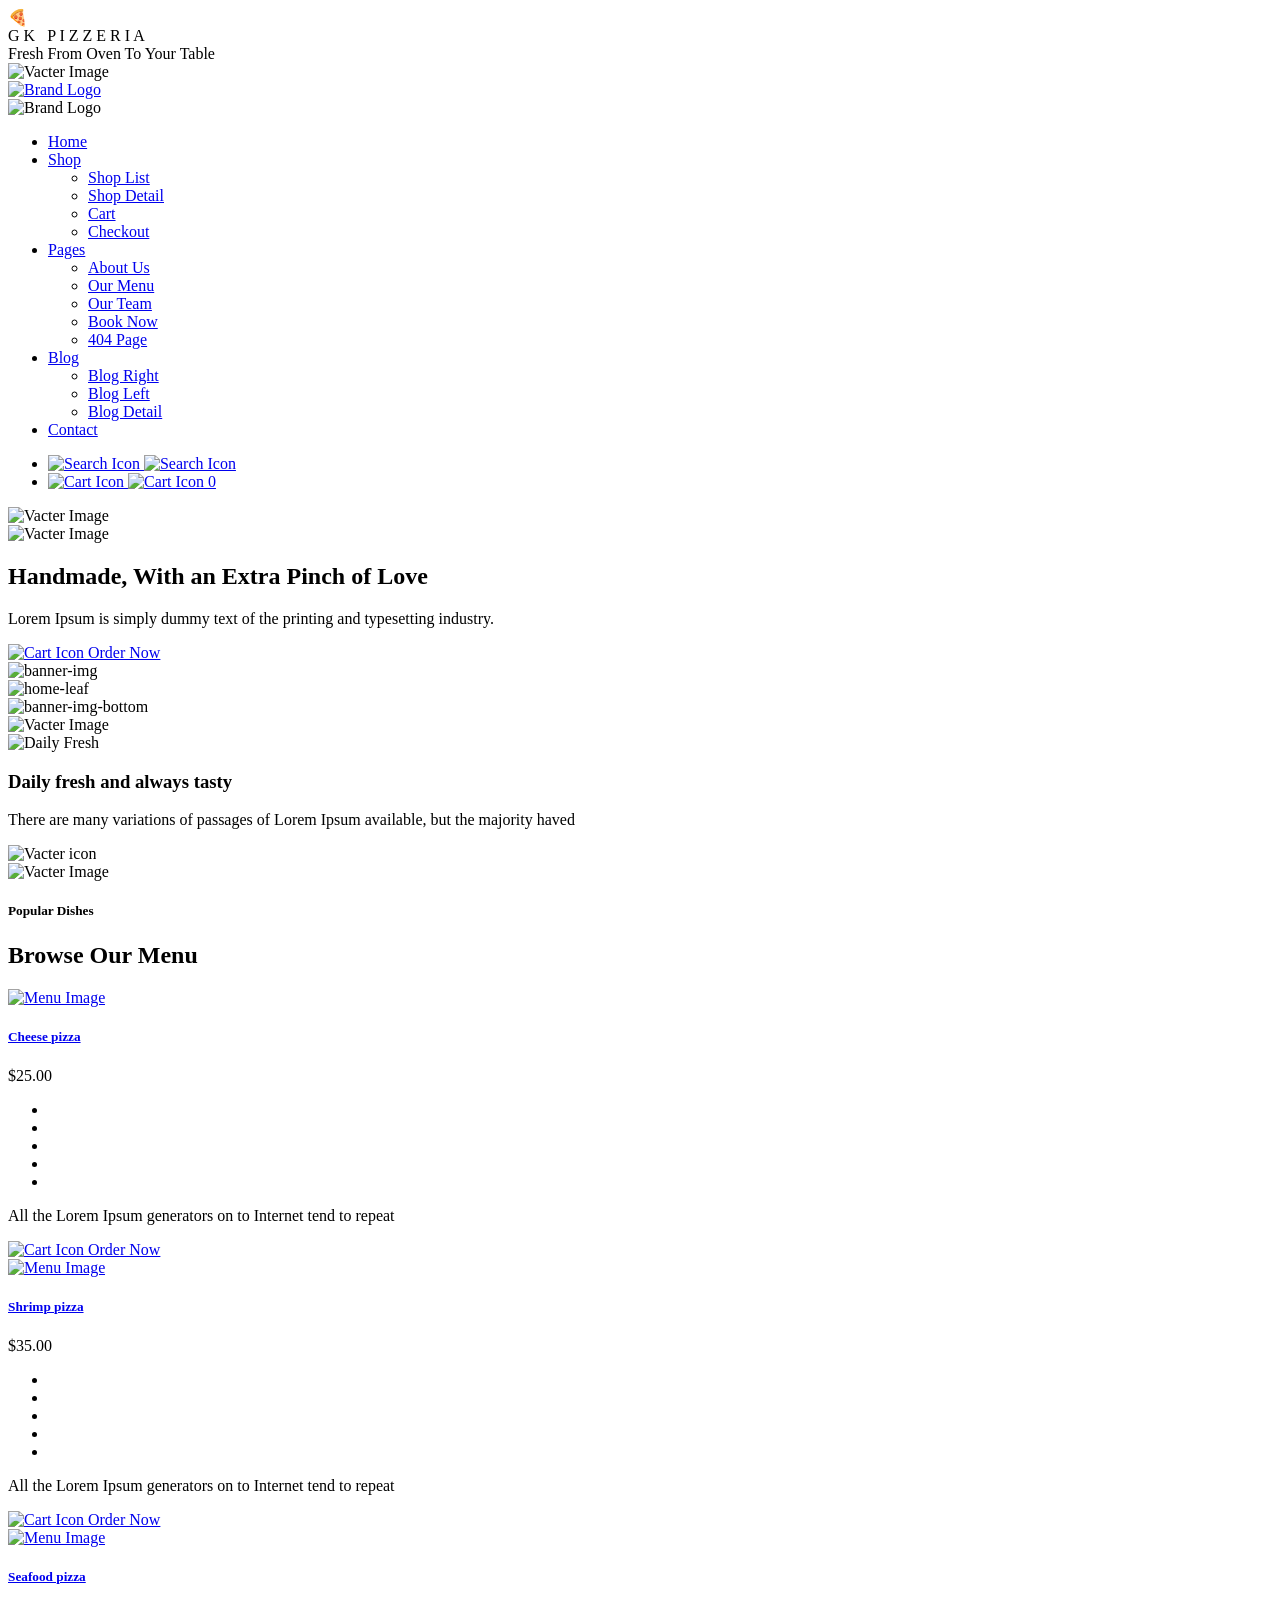
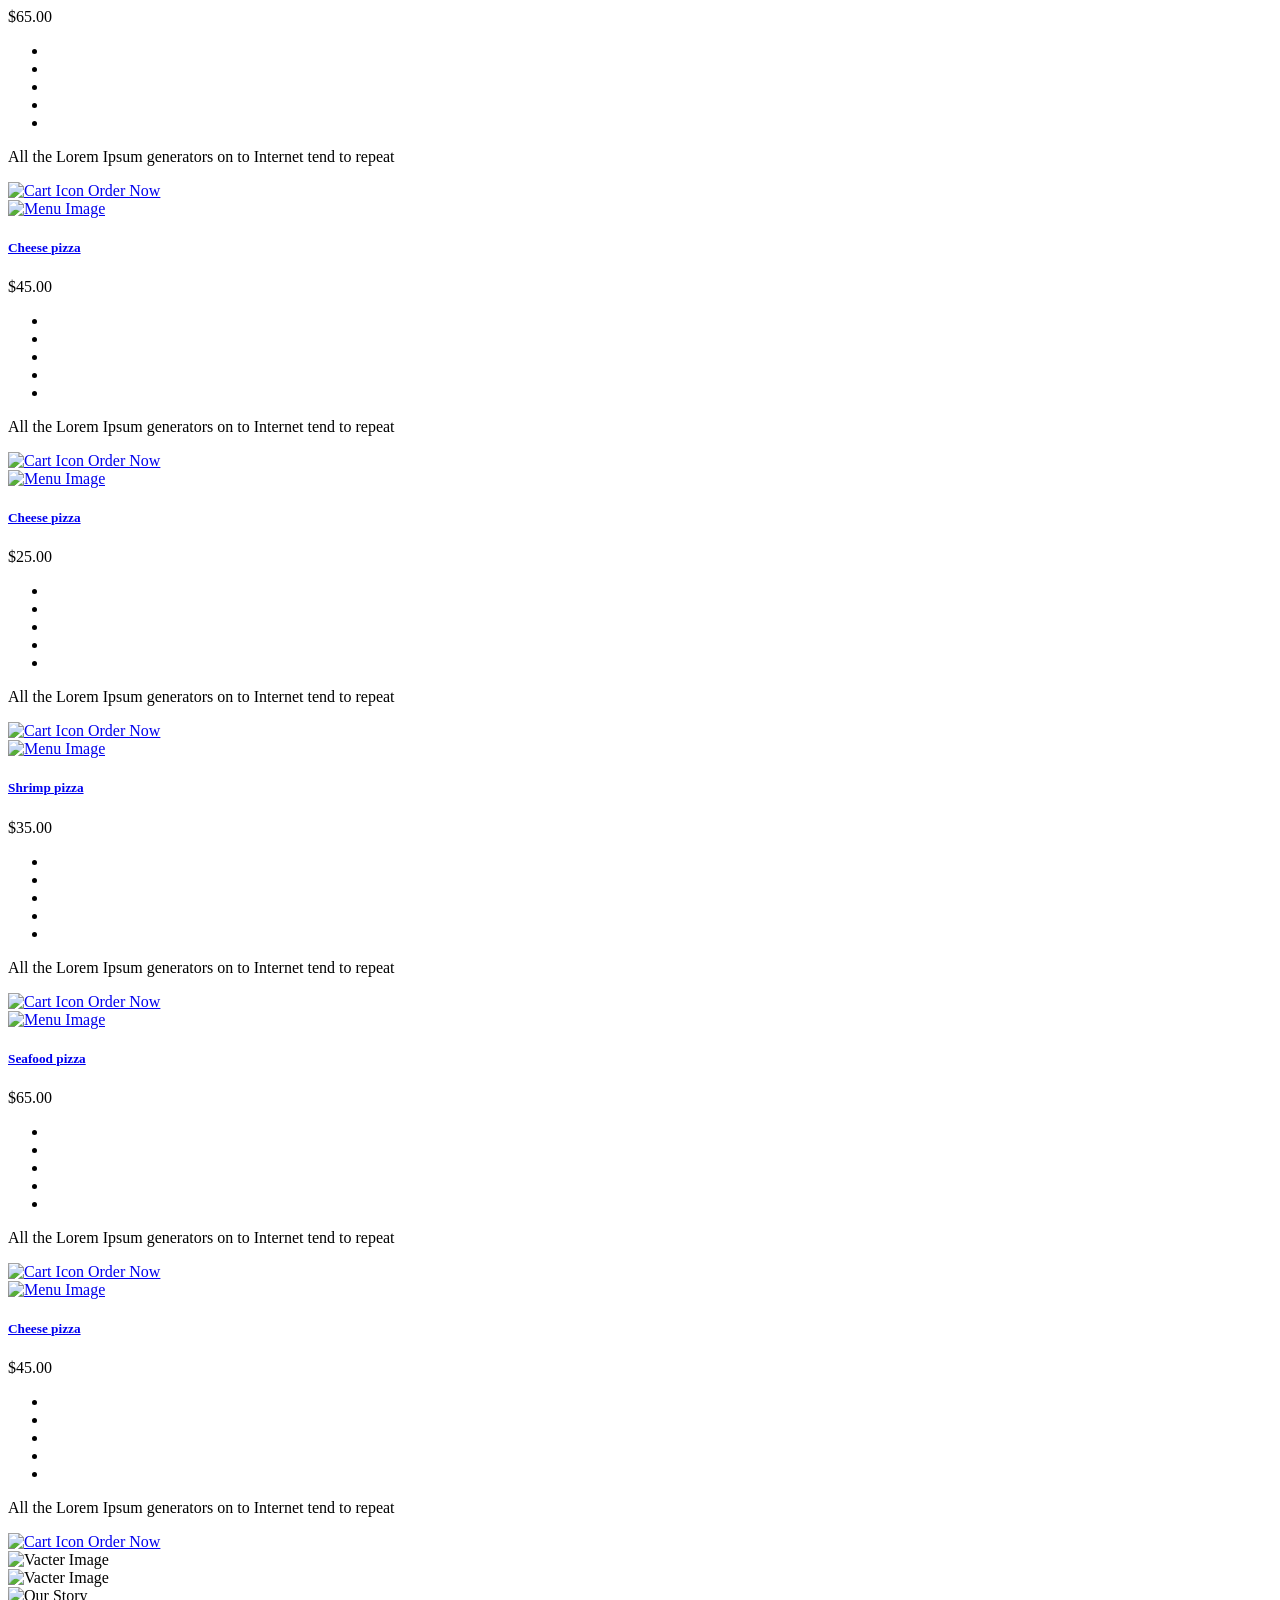
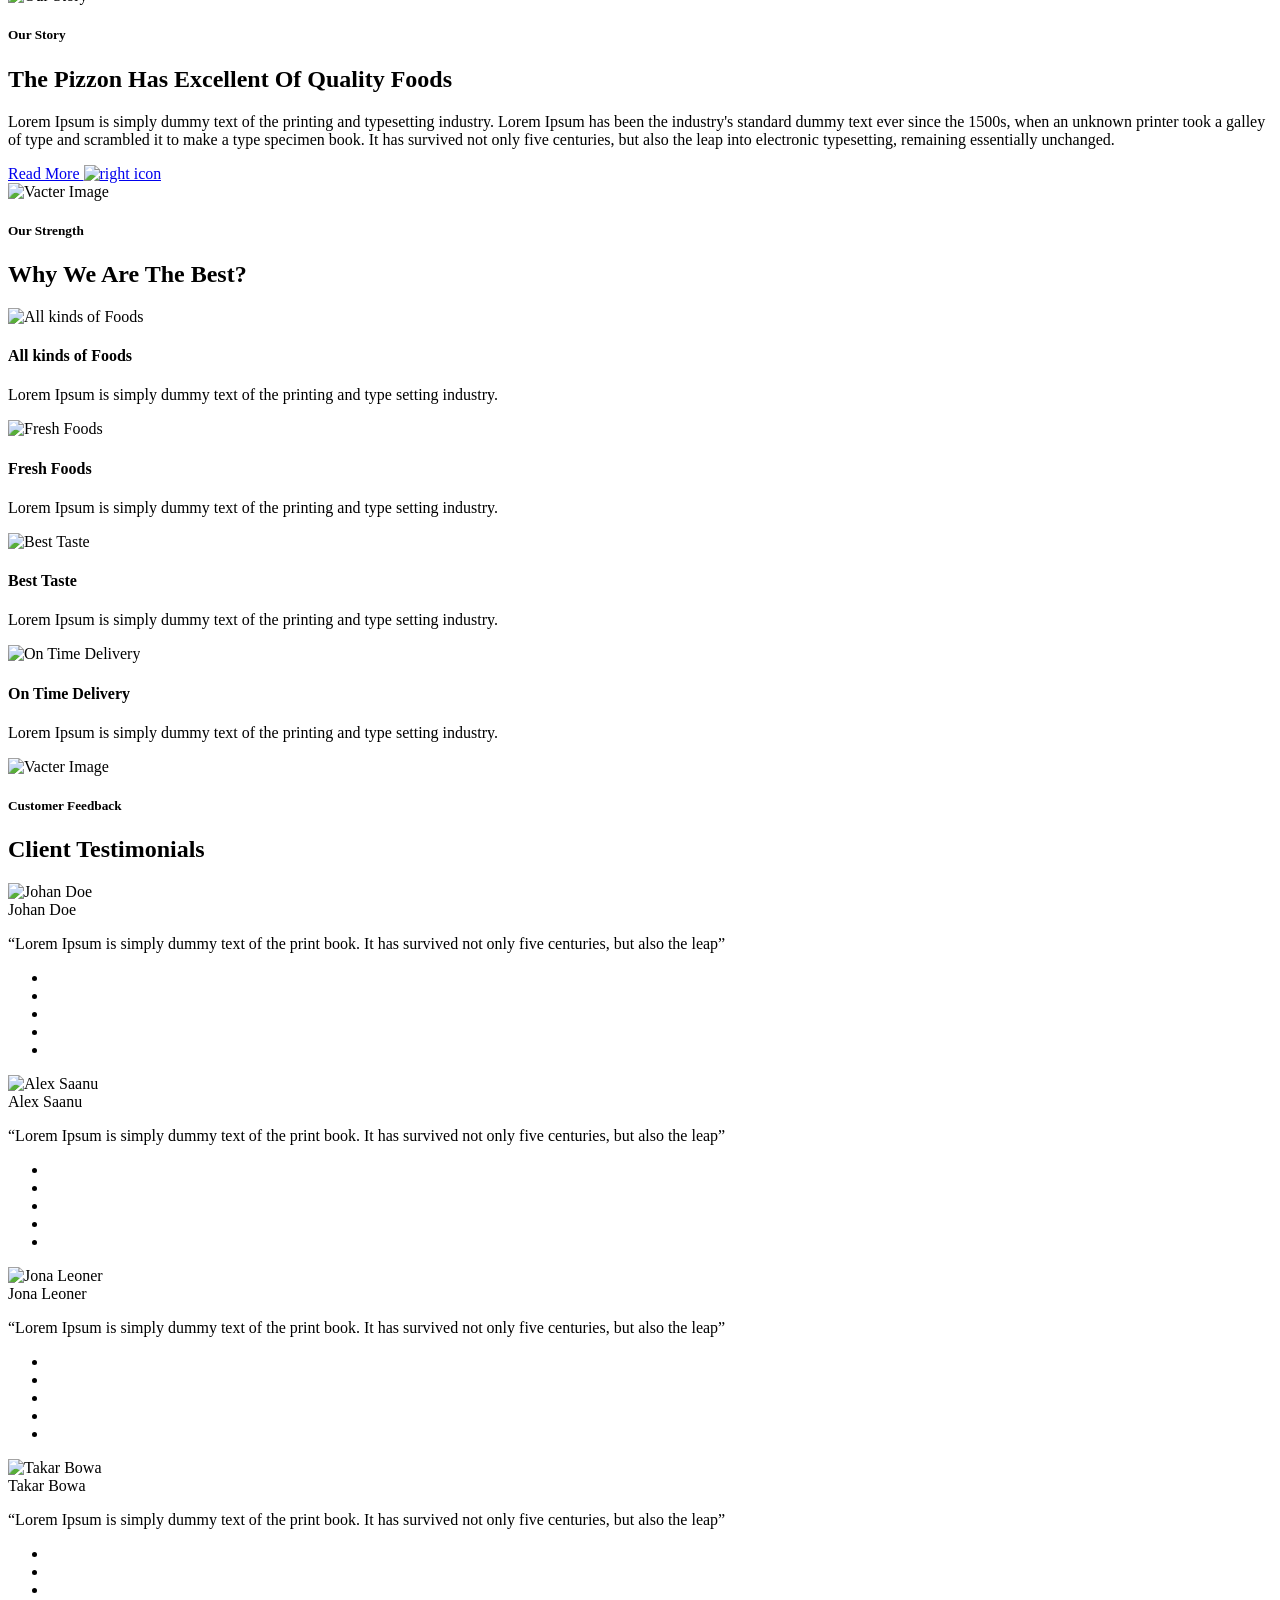
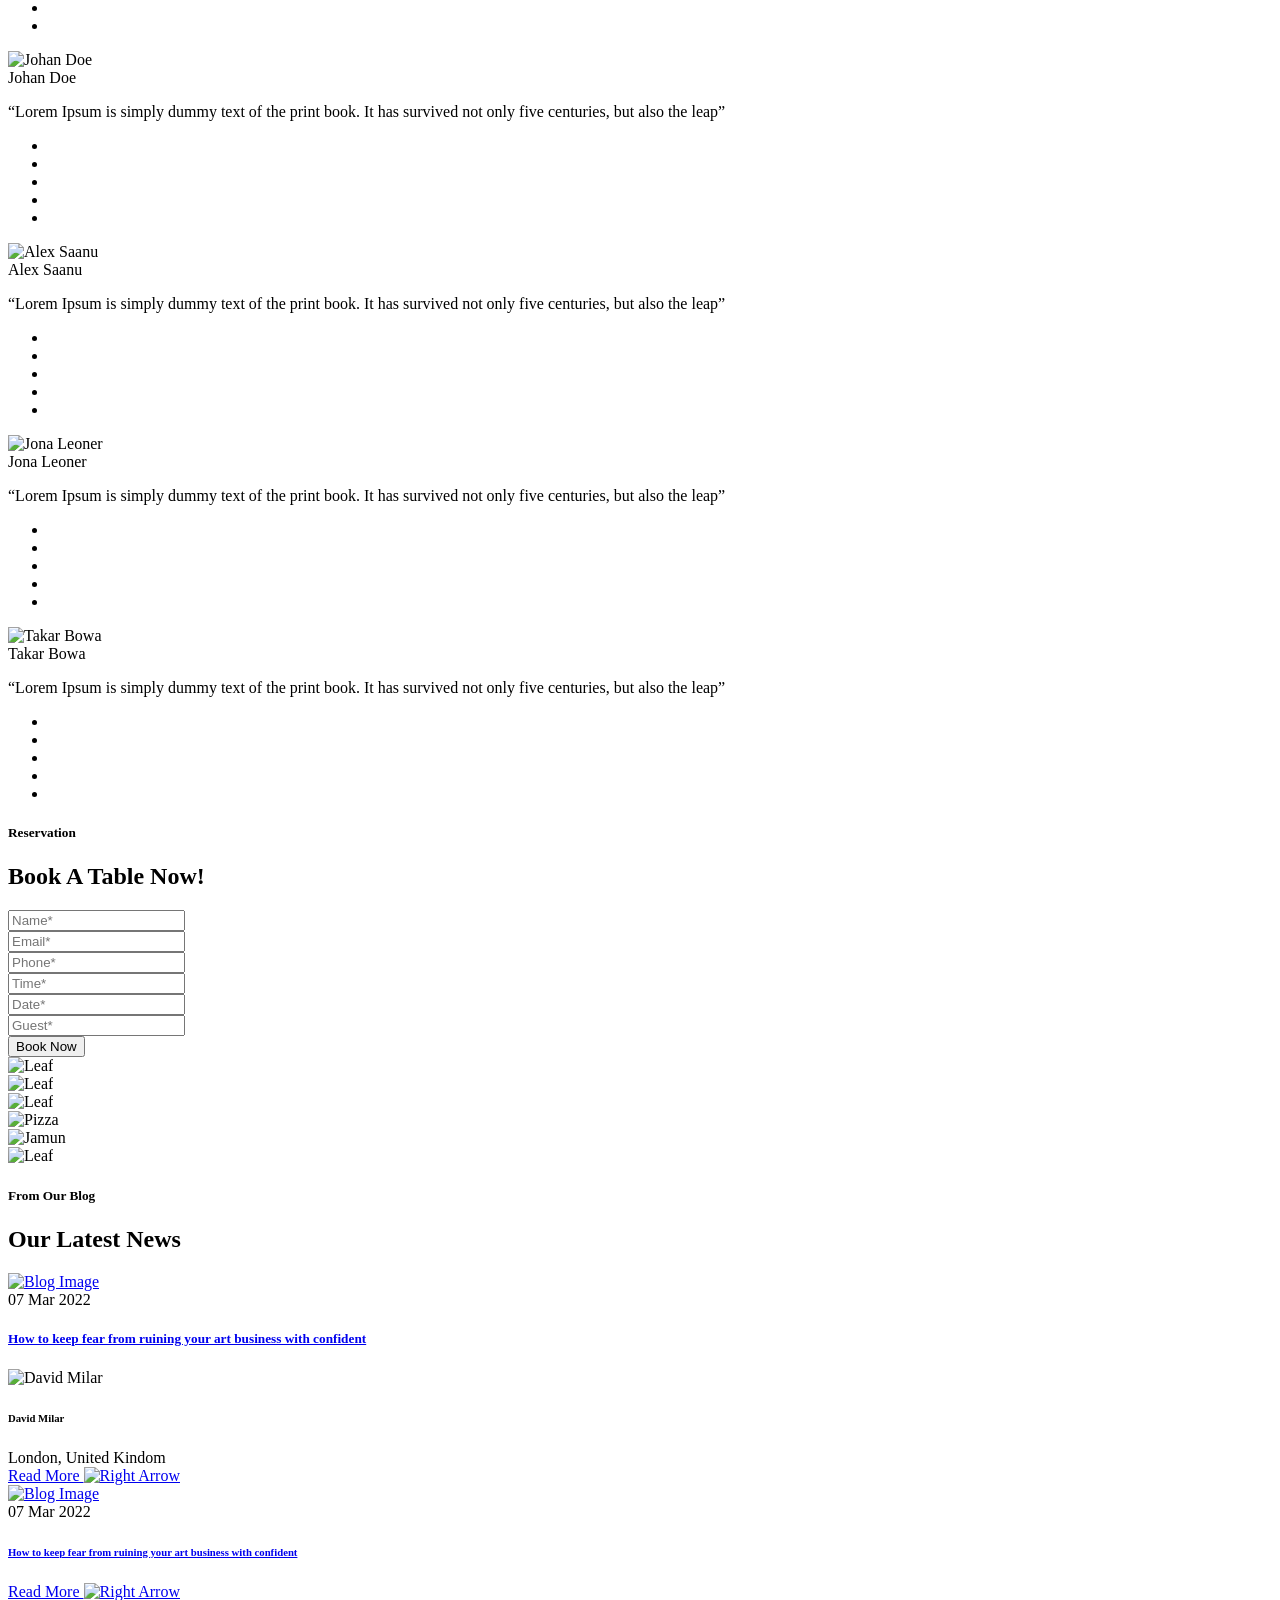
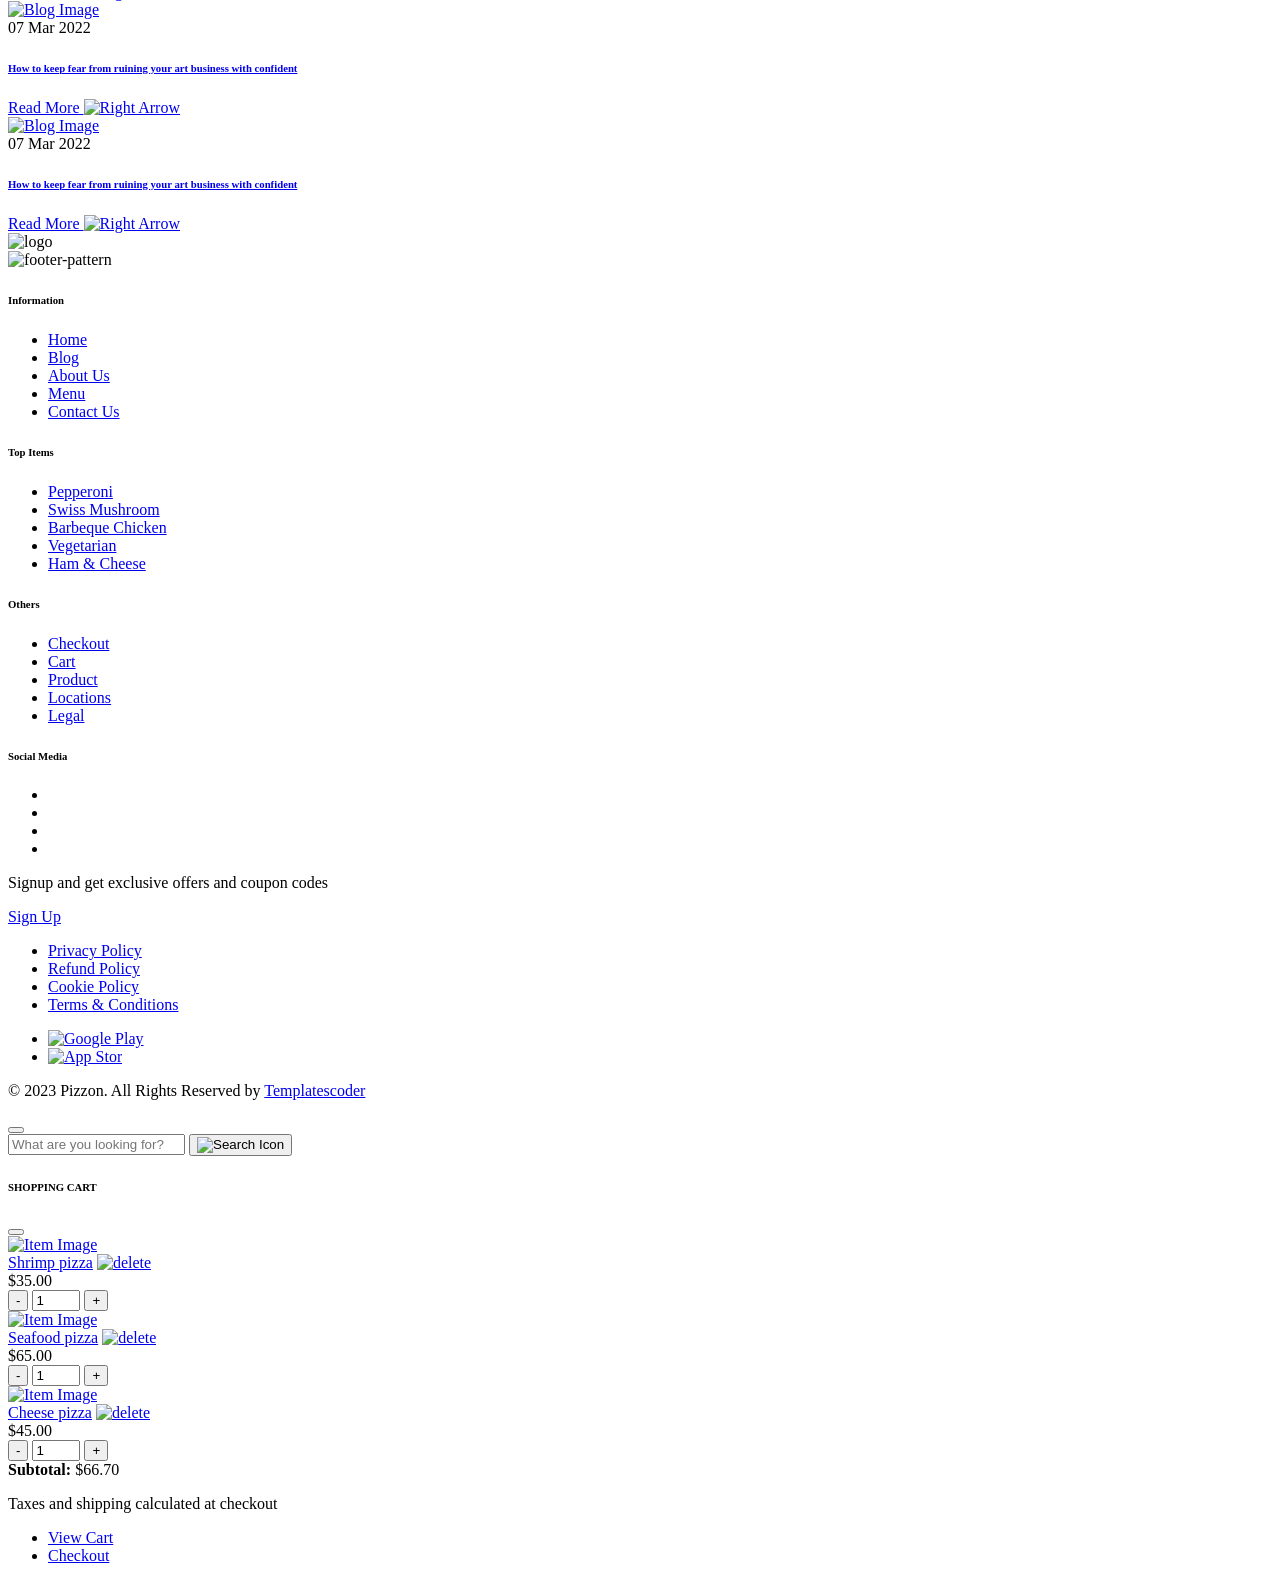
==== index.html @ 751d43ca "Add files via upload" ====
<!DOCTYPE html>
<html lang="en">
	<head>
		<!-- Basic Page Needs -->
		<title>Pizzon</title>
		<meta charset="utf-8">
		<meta name="viewport"
			content="width=device-width, initial-scale=1, maximum-scale=1">

		<!-- CSS -->
		<link type="image/x-icon" href="images/favicon.png" rel="icon">
		<link rel="stylesheet" type="text/css" href="css/font-awesome.min.css">
		<link rel="stylesheet" type="text/css" href="css/bootstrap.min.css">
		<link rel="stylesheet" type="text/css" href="css/owl.carousel.css">
		<link rel="stylesheet" type="text/css" href="css/style.css">
		<!-- Google Tag Manager -->
		<script>(function(w,d,s,l,i){w[l]=w[l]||[];w[l].push({'gtm.start':
new Date().getTime(),event:'gtm.js'});var f=d.getElementsByTagName(s)[0],
j=d.createElement(s),dl=l!='dataLayer'?'&l='+l:'';j.async=true;j.src=
'https://www.googletagmanager.com/gtm.js?id='+i+dl;f.parentNode.insertBefore(j,f);
})(window,document,'script','dataLayer','GTM-PVTN7BBB');</script>
		<!-- End Google Tag Manager -->
	</head>
	<body>
		<!-- Google Tag Manager (noscript) -->
		<noscript><iframe
				src="https://www.googletagmanager.com/ns.html?id=GTM-PVTN7BBB"
				height="0" width="0"
				style="display:none;visibility:hidden"></iframe></noscript>
		<!-- End Google Tag Manager (noscript) -->

		<!-- Preloader Start -->
		<div id="preloader" class="preloader">
			<div class="preloader-box">
				<div class="pizza-loader">
					🍕
				</div>

				<div class="gk-creative">
					<span>G</span>
					<span>K</span>
					<span>&nbsp;</span>
					<span>P</span>
					<span>I</span>
					<span>Z</span>
					<span>Z</span>
					<span>E</span>
					<span>R</span>
					<span>I</span>
					<span>A</span>

				</div>

				<div class="tagline">
					Fresh From Oven To Your Table
				</div>
			</div>
		</div>
		<!-- Preloader End -->

		<!-- Header Start -->
		<header>
			<div class="header-vacter">
				<img src="images/header-img.png" alt="Vacter Image">
			</div>
			<div class="container-big">
				<div class="header-inner">
					<div class="row align-items-center">
						<div class="col-xl-3 col-lg-3 col-md-3 col-5">
							<div class="header-logo">
								<a href="index.html"><img src="images/logo.png" alt="Brand Logo"></a>
							</div>
						</div>
						<div class="col-xl-9 col-lg-9 col-md-9 col-7">
							<div class="main-menu">
								<div class="menu-toggle">
									<span></span>
								</div>
								<div class="menu">
									<div class="sidemenu-header">
										<div class="sidemenu-logo">
											<img src="images/logo.png" alt="Brand Logo">
										</div>
										<div class="sidemenu-close">
											<span></span>
										</div>
									</div>
									<ul>
										<li class="active"><a href="index.html">Home</a></li>
										<li>
											<span class="opener"></span>
											<a href="javascript:void(0)">Shop</a>
											<ul class="dropdown-content">
												<li><a href="shop-list.html">Shop List</a></li>
												<li><a href="shop-detail.html">Shop Detail</a></li>
												<li><a href="cart.html">Cart</a></li>
												<li><a href="checkout.html">Checkout</a></li>
											</ul>
										</li>
										<li>
											<span class="opener"></span>
											<a href="javascript:void(0)">Pages</a>
											<ul class="dropdown-content">
												<li><a href="about.html">About Us</a></li>
												<li><a href="our-menu.html">Our Menu</a></li>
												<li><a href="our-team.html">Our Team</a></li>
												<li><a href="book-now.html">Book Now</a></li>
												<li><a href="404.html">404 Page</a></li>
											</ul>
										</li>
										<li>
											<span class="opener"></span>
											<a href="javascript:void(0)">Blog</a>
											<ul class="dropdown-content">
												<li><a href="blog-right.html">Blog Right</a></li>
												<li><a href="blog-left.html">Blog Left</a></li>
												<li><a href="blog-detail.html">Blog Detail</a></li>
											</ul>
										</li>
										<li><a href="contact-us.html">Contact</a></li>
									</ul>
								</div>
								<div class="icon-menu">
									<ul>
										<li class="search">
											<a href="javascript:void(0)">
												<img src="images/search-icon.png" class="normal-icon"
													alt="Search Icon">
												<img src="images/search-icon-2.png" class="hover-icon"
													alt="Search Icon">
											</a>
										</li>
										<li class="cart-slide position-r">
											<a href="javascript:void(0)">
												<img src="images/cart-icon.png" class="normal-icon" alt="Cart Icon">
												<img src="images/cart-icon-2.png" class="hover-icon"
													alt="Cart Icon">
												<span class="cart-count">0</span>
											</a>
										</li>
									</ul>
								</div>
							</div>
						</div>
					</div>
				</div>
			</div>
		</header>
		<!-- Header End -->

		<!-- Start Of Main Div -->
		<main class="main">

			<!-- Start Of Home Banner -->
			<section class="home-banner left-padding overflow-h">
				<div class="black-jamun wow fadeInLeft animation-delay-5">
					<img src="images/black-jamun.png" alt="Vacter Image">
				</div>
				<div class="home-onion wow fadeInUp animation-delay-5">
					<img src="images/onion.png" alt="Vacter Image">
				</div>
				<div class="row align-items-center">
					<div class="col-xl-5 col-lg-6 col-md-6 home-left-content wow fadeInLeft">
						<div class="home-banner-content">
							<h1 class="home-banner-title">Handmade, With an Extra Pinch of
								<span>Love</span></h1>
							<div class="home-banner-desc">
								<p>Lorem Ipsum is simply dummy text of the printing and typesetting
									industry.</p>
							</div>
							<a href="shop-list.html" class="btn-ct btn-large"><img
									src="images/cart-icon-white.png" alt="Cart Icon"> Order Now</a>
						</div>
					</div>
					<div class="col-xl-7 col-lg-6 col-md-6 home-right-img">
						<div class="home-banner-img">
							<div class="home-img wow fadeInRight animation-delay-5">
								<div class="home-img-1">
									<img src="images/banner-img.png" alt="banner-img">
								</div>
								<div class="home-leaf">
									<img src="images/home-leaf.png" alt="home-leaf">
								</div>
							</div>
							<div class="home-img-bottom wow fadeInUp animation-delay-5">
								<img src="images/banner-img-bottom.png" alt="banner-img-bottom">
							</div>
							<div class="slider-round-box wow fadeInRight">
								<div class="slider-round">
									<span class="slider-round-line"></span>
									<div class="buy-one-get">
										<img src="images/buy-one-get.png" alt="Vacter Image">
									</div>
								</div>
							</div>
						</div>
					</div>
				</div>
			</section>
			<!-- End Of Home Banner -->

			<!-- Start Of Daily Fresh -->
			<section class="daily-fresh mb-150 overflow-h">
				<div class="daily-fresh-inner">
					<div class="fresh-img wow fadeInLeft">
						<img src="images/daily-fresh.png" alt="Daily Fresh">
					</div>
					<div class="fresh-content wow fadeInUp">
						<h3 class="title">Daily fresh and always tasty</h3>
						<div class="fresh-des">
							<p>There are many variations of passages of Lorem Ipsum available, but
								the majority haved</p>
						</div>
					</div>
				</div>
				<div class="daily-fresh-vacter wow fadeInUp animation-delay-5">
					<img src="images/daily-fresh-vacter.png" alt="Vacter icon">
				</div>
			</section>
			<!-- End Of Daily Fresh -->

			<!-- Start Of Our Menu -->
			<section class="our-menu position-r mb-150">
				<div class="our-menu-vacter wow fadeInRight">
					<img src="images/tamato.png" alt="Vacter Image">
				</div>
				<div class="container">
					<div class="section-heading wow fadeInLeft">
						<h5 class="sub-title">Popular Dishes</h5>
						<h2>Browse Our Menu</h2>
					</div>
				</div>
				<div class="wow fadeInLeft">
					<div class="our-menu-content right-padding">
						<div class="menu-slider owl-carousel">
							<div class="menu-item-box rotate-img">
								<div class="menu-item-img">
									<a href="shop-detail.html"><img src="images/pizza-4.png"
											alt="Menu Image"></a>
								</div>
								<div class="menu-item-info">
									<div class="menu-item-head">
										<div class="menu-item-title">
											<h5><a href="shop-detail.html">Cheese pizza</a></h5>
										</div>
										<div class="menu-item-price">
											<span>$25.00</span>
										</div>
									</div>
									<div class="item-rating">
										<ul>
											<li><i class="fa fa-star" aria-hidden="true"></i></li>
											<li><i class="fa fa-star" aria-hidden="true"></i></li>
											<li><i class="fa fa-star" aria-hidden="true"></i></li>
											<li><i class="fa fa-star" aria-hidden="true"></i></li>
											<li><i class="fa fa-star" aria-hidden="true"></i></li>
										</ul>
									</div>
									<div class="menu-item-des">
										<p>All the Lorem Ipsum generators on to Internet tend to repeat </p>
									</div>
									<div class="menu-item-order">
										<a href="shop-detail.html" class="btn-ct btn-small"><img
												src="images/cart-icon-white.png" alt="Cart Icon"> Order Now</a>
									</div>
								</div>
							</div>
							<div class="menu-item-box rotate-img">
								<div class="menu-item-img">
									<a href="shop-detail.html"><img src="images/pizza-1.png"
											alt="Menu Image"></a>
								</div>
								<div class="menu-item-info">
									<div class="menu-item-head">
										<div class="menu-item-title">
											<h5><a href="shop-detail.html">Shrimp pizza</a></h5>
										</div>
										<div class="menu-item-price">
											<span>$35.00</span>
										</div>
									</div>
									<div class="item-rating">
										<ul>
											<li><i class="fa fa-star" aria-hidden="true"></i></li>
											<li><i class="fa fa-star" aria-hidden="true"></i></li>
											<li><i class="fa fa-star" aria-hidden="true"></i></li>
											<li><i class="fa fa-star" aria-hidden="true"></i></li>
											<li><i class="fa fa-star" aria-hidden="true"></i></li>
										</ul>
									</div>
									<div class="menu-item-des">
										<p>All the Lorem Ipsum generators on to Internet tend to repeat </p>
									</div>
									<div class="menu-item-order">
										<a href="shop-detail.html" class="btn-ct btn-small"><img
												src="images/cart-icon-white.png" alt="Cart Icon"> Order Now</a>
									</div>
								</div>
							</div>
							<div class="menu-item-box rotate-img">
								<div class="menu-item-img">
									<a href="shop-detail.html"><img src="images/pizza-2.png"
											alt="Menu Image"></a>
								</div>
								<div class="menu-item-info">
									<div class="menu-item-head">
										<div class="menu-item-title">
											<h5><a href="shop-detail.html">Seafood pizza</a></h5>
										</div>
										<div class="menu-item-price">
											<span>$65.00</span>
										</div>
									</div>
									<div class="item-rating">
										<ul>
											<li><i class="fa fa-star" aria-hidden="true"></i></li>
											<li><i class="fa fa-star" aria-hidden="true"></i></li>
											<li><i class="fa fa-star" aria-hidden="true"></i></li>
											<li><i class="fa fa-star" aria-hidden="true"></i></li>
											<li><i class="fa fa-star" aria-hidden="true"></i></li>
										</ul>
									</div>
									<div class="menu-item-des">
										<p>All the Lorem Ipsum generators on to Internet tend to repeat </p>
									</div>
									<div class="menu-item-order">
										<a href="shop-detail.html" class="btn-ct btn-small"><img
												src="images/cart-icon-white.png" alt="Cart Icon"> Order Now</a>
									</div>
								</div>
							</div>
							<div class="menu-item-box rotate-img">
								<div class="menu-item-img">
									<a href="shop-detail.html"><img src="images/pizza-3.png"
											alt="Menu Image"></a>
								</div>
								<div class="menu-item-info">
									<div class="menu-item-head">
										<div class="menu-item-title">
											<h5><a href="shop-detail.html">Cheese pizza</a></h5>
										</div>
										<div class="menu-item-price">
											<span>$45.00</span>
										</div>
									</div>
									<div class="item-rating">
										<ul>
											<li><i class="fa fa-star" aria-hidden="true"></i></li>
											<li><i class="fa fa-star" aria-hidden="true"></i></li>
											<li><i class="fa fa-star" aria-hidden="true"></i></li>
											<li><i class="fa fa-star" aria-hidden="true"></i></li>
											<li><i class="fa fa-star" aria-hidden="true"></i></li>
										</ul>
									</div>
									<div class="menu-item-des">
										<p>All the Lorem Ipsum generators on to Internet tend to repeat </p>
									</div>
									<div class="menu-item-order">
										<a href="shop-detail.html" class="btn-ct btn-small"><img
												src="images/cart-icon-white.png" alt="Cart Icon"> Order Now</a>
									</div>
								</div>
							</div>
							<div class="menu-item-box rotate-img">
								<div class="menu-item-img">
									<a href="shop-detail.html"><img src="images/pizza-4.png"
											alt="Menu Image"></a>
								</div>
								<div class="menu-item-info">
									<div class="menu-item-head">
										<div class="menu-item-title">
											<h5><a href="shop-detail.html">Cheese pizza</a></h5>
										</div>
										<div class="menu-item-price">
											<span>$25.00</span>
										</div>
									</div>
									<div class="item-rating">
										<ul>
											<li><i class="fa fa-star" aria-hidden="true"></i></li>
											<li><i class="fa fa-star" aria-hidden="true"></i></li>
											<li><i class="fa fa-star" aria-hidden="true"></i></li>
											<li><i class="fa fa-star" aria-hidden="true"></i></li>
											<li><i class="fa fa-star" aria-hidden="true"></i></li>
										</ul>
									</div>
									<div class="menu-item-des">
										<p>All the Lorem Ipsum generators on to Internet tend to repeat </p>
									</div>
									<div class="menu-item-order">
										<a href="shop-detail.html" class="btn-ct btn-small"><img
												src="images/cart-icon-white.png" alt="Cart Icon"> Order Now</a>
									</div>
								</div>
							</div>
							<div class="menu-item-box rotate-img">
								<div class="menu-item-img">
									<a href="shop-detail.html"><img src="images/pizza-1.png"
											alt="Menu Image"></a>
								</div>
								<div class="menu-item-info">
									<div class="menu-item-head">
										<div class="menu-item-title">
											<h5><a href="shop-detail.html">Shrimp pizza</a></h5>
										</div>
										<div class="menu-item-price">
											<span>$35.00</span>
										</div>
									</div>
									<div class="item-rating">
										<ul>
											<li><i class="fa fa-star" aria-hidden="true"></i></li>
											<li><i class="fa fa-star" aria-hidden="true"></i></li>
											<li><i class="fa fa-star" aria-hidden="true"></i></li>
											<li><i class="fa fa-star" aria-hidden="true"></i></li>
											<li><i class="fa fa-star" aria-hidden="true"></i></li>
										</ul>
									</div>
									<div class="menu-item-des">
										<p>All the Lorem Ipsum generators on to Internet tend to repeat </p>
									</div>
									<div class="menu-item-order">
										<a href="shop-detail.html" class="btn-ct btn-small"><img
												src="images/cart-icon-white.png" alt="Cart Icon"> Order Now</a>
									</div>
								</div>
							</div>
							<div class="menu-item-box rotate-img">
								<div class="menu-item-img">
									<a href="shop-detail.html"><img src="images/pizza-2.png"
											alt="Menu Image"></a>
								</div>
								<div class="menu-item-info">
									<div class="menu-item-head">
										<div class="menu-item-title">
											<h5><a href="shop-detail.html">Seafood pizza</a></h5>
										</div>
										<div class="menu-item-price">
											<span>$65.00</span>
										</div>
									</div>
									<div class="item-rating">
										<ul>
											<li><i class="fa fa-star" aria-hidden="true"></i></li>
											<li><i class="fa fa-star" aria-hidden="true"></i></li>
											<li><i class="fa fa-star" aria-hidden="true"></i></li>
											<li><i class="fa fa-star" aria-hidden="true"></i></li>
											<li><i class="fa fa-star" aria-hidden="true"></i></li>
										</ul>
									</div>
									<div class="menu-item-des">
										<p>All the Lorem Ipsum generators on to Internet tend to repeat </p>
									</div>
									<div class="menu-item-order">
										<a href="shop-detail.html" class="btn-ct btn-small"><img
												src="images/cart-icon-white.png" alt="Cart Icon"> Order Now</a>
									</div>
								</div>
							</div>
							<div class="menu-item-box rotate-img">
								<div class="menu-item-img">
									<a href="shop-detail.html"><img src="images/pizza-3.png"
											alt="Menu Image"></a>
								</div>
								<div class="menu-item-info">
									<div class="menu-item-head">
										<div class="menu-item-title">
											<h5><a href="shop-detail.html">Cheese pizza</a></h5>
										</div>
										<div class="menu-item-price">
											<span>$45.00</span>
										</div>
									</div>
									<div class="item-rating">
										<ul>
											<li><i class="fa fa-star" aria-hidden="true"></i></li>
											<li><i class="fa fa-star" aria-hidden="true"></i></li>
											<li><i class="fa fa-star" aria-hidden="true"></i></li>
											<li><i class="fa fa-star" aria-hidden="true"></i></li>
											<li><i class="fa fa-star" aria-hidden="true"></i></li>
										</ul>
									</div>
									<div class="menu-item-des">
										<p>All the Lorem Ipsum generators on to Internet tend to repeat </p>
									</div>
									<div class="menu-item-order">
										<a href="shop-detail.html" class="btn-ct btn-small"><img
												src="images/cart-icon-white.png" alt="Cart Icon"> Order Now</a>
									</div>
								</div>
							</div>
						</div>
					</div>
				</div>
			</section>
			<!-- End Of Our Menu -->

			<!-- Start Of Our Story -->
			<section class="our-story right-padding position-r mb-150 overflow-h">
				<div class="black-jamun wow fadeInLeft animation-delay-5">
					<img src="images/black-jamun.png" alt="Vacter Image">
				</div>
				<div class="story-onion wow fadeInUp">
					<img src="images/onion.png" alt="Vacter Image">
				</div>
				<div class="our-story-inner">
					<div class="row align-items-center">
						<div class="col-xl-7 col-lg-7 col-md-12 wow fadeInLeft order-md_2">
							<div class="story-img text-center">
								<img src="images/our-story.png" alt="Our Story">
							</div>
						</div>
						<div class="col-xl-5 col-lg-5 col-md-12 wow fadeInRight order-md_1">
							<div class="section-heading section-heading-right">
								<h5 class="sub-title">Our Story</h5>
								<h2>The Pizzon Has Excellent Of Quality Foods</h2>
							</div>
							<div class="story-content md-mb-40">
								<div class="our-story-desc">
									<p>Lorem Ipsum is simply dummy text of the printing and typesetting
										industry. Lorem Ipsum has been the industry's standard dummy text ever
										since the 1500s, when an unknown printer took a galley of type and
										scrambled it to make a type specimen book. It has survived not only
										five centuries, but also the leap into electronic typesetting,
										remaining essentially unchanged.</p>
								</div>
								<a href="about.html" class="btn-ct right-arrow">Read More <img
										src="images/right.png" alt="right icon"></a>
							</div>
						</div>
					</div>
				</div>
			</section>
			<!-- End Of Our Story -->

			<!-- Start Of Our Strength -->
			<section
				class="our-strength position-r pt-150 pb-120 mb-150 bg-yellow overflow-h">
				<div class="strength-vacter wow fadeInRight animation-delay-5">
					<img src="images/strength-vacter.png" alt="Vacter Image">
				</div>
				<div class="container">
					<div class="section-heading wow fadeInUp">
						<h5 class="sub-title">Our Strength</h5>
						<h2>Why We Are The Best?</h2>
					</div>
					<div class="row">
						<div class="col-xl-3 col-lg-6 col-md-6 strength-box wow fadeInUp">
							<div class="strength-icon">
								<img src="images/all-kinds-of-foods.png" alt="All kinds of Foods">
							</div>
							<div class="strength-content">
								<h4 class="strength-title">All kinds of Foods</h4>
								<p>Lorem Ipsum is simply dummy text of the printing and type setting
									industry.</p>
							</div>
						</div>
						<div class="col-xl-3 col-lg-6 col-md-6 strength-box wow fadeInUp">
							<div class="strength-icon">
								<img src="images/fresh-foods.png" alt="Fresh Foods">
							</div>
							<div class="strength-content">
								<h4 class="strength-title">Fresh Foods</h4>
								<p>Lorem Ipsum is simply dummy text of the printing and type setting
									industry.</p>
							</div>
						</div>
						<div class="col-xl-3 col-lg-6 col-md-6 strength-box wow fadeInUp">
							<div class="strength-icon">
								<img src="images/best-taste.png" alt="Best Taste">
							</div>
							<div class="strength-content">
								<h4 class="strength-title">Best Taste</h4>
								<p>Lorem Ipsum is simply dummy text of the printing and type setting
									industry.</p>
							</div>
						</div>
						<div class="col-xl-3 col-lg-6 col-md-6 strength-box wow fadeInUp">
							<div class="strength-icon">
								<img src="images/on-time-delivery.png" alt="On Time Delivery">
							</div>
							<div class="strength-content">
								<h4 class="strength-title">On Time Delivery</h4>
								<p>Lorem Ipsum is simply dummy text of the printing and type setting
									industry.</p>
							</div>
						</div>
					</div>
				</div>
			</section>
			<!-- End Of Our Strength -->

			<!-- Start Of Feedback Part -->
			<section class="feeddback-part position-r mb-150 overflow-h">
				<div class="feeddback-vacter wow fadeInLeft animation-delay-5">
					<img src="images/leaf.png" alt="Vacter Image">
				</div>
				<div class="container">
					<div class="section-heading wow fadeInUp">
						<h5 class="sub-title">Customer Feedback</h5>
						<h2>Client Testimonials</h2>
					</div>

					<div class="testimonials-slider owl-carousel wow fadeInUp"
						id="index-testi-slider">
						<div class="testimonial-box">
							<div class="client-image">
								<img src="images/client-1.jpg" alt="Johan Doe">
							</div>
							<div class="client-info">
								<div class="client-name">Johan Doe</div>
								<div class="client-desc">
									<p>“Lorem Ipsum is simply dummy text of the print book. It has survived
										not only five centuries, but also the leap”</p>
								</div>
								<div class="testimonial-rating">
									<ul>
										<li><i class="fa fa-star" aria-hidden="true"></i></li>
										<li><i class="fa fa-star" aria-hidden="true"></i></li>
										<li><i class="fa fa-star" aria-hidden="true"></i></li>
										<li><i class="fa fa-star" aria-hidden="true"></i></li>
										<li><i class="fa fa-star" aria-hidden="true"></i></li>
									</ul>
								</div>
							</div>
						</div>
						<div class="testimonial-box">
							<div class="client-image">
								<img src="images/client-2.jpg" alt="Alex Saanu">
							</div>
							<div class="client-info">
								<div class="client-name">Alex Saanu</div>
								<div class="client-desc">
									<p>“Lorem Ipsum is simply dummy text of the print book. It has survived
										not only five centuries, but also the leap”</p>
								</div>
								<div class="testimonial-rating">
									<ul>
										<li><i class="fa fa-star" aria-hidden="true"></i></li>
										<li><i class="fa fa-star" aria-hidden="true"></i></li>
										<li><i class="fa fa-star" aria-hidden="true"></i></li>
										<li><i class="fa fa-star" aria-hidden="true"></i></li>
										<li><i class="fa fa-star" aria-hidden="true"></i></li>
									</ul>
								</div>
							</div>
						</div>
						<div class="testimonial-box">
							<div class="client-image">
								<img src="images/client-3.jpg" alt="Jona Leoner">
							</div>
							<div class="client-info">
								<div class="client-name">Jona Leoner</div>
								<div class="client-desc">
									<p>“Lorem Ipsum is simply dummy text of the print book. It has survived
										not only five centuries, but also the leap”</p>
								</div>
								<div class="testimonial-rating">
									<ul>
										<li><i class="fa fa-star" aria-hidden="true"></i></li>
										<li><i class="fa fa-star" aria-hidden="true"></i></li>
										<li><i class="fa fa-star" aria-hidden="true"></i></li>
										<li><i class="fa fa-star" aria-hidden="true"></i></li>
										<li><i class="fa fa-star" aria-hidden="true"></i></li>
									</ul>
								</div>
							</div>
						</div>
						<div class="testimonial-box">
							<div class="client-image">
								<img src="images/client-4.jpg" alt="Takar Bowa">
							</div>
							<div class="client-info">
								<div class="client-name">Takar Bowa</div>
								<div class="client-desc">
									<p>“Lorem Ipsum is simply dummy text of the print book. It has survived
										not only five centuries, but also the leap”</p>
								</div>
								<div class="testimonial-rating">
									<ul>
										<li><i class="fa fa-star" aria-hidden="true"></i></li>
										<li><i class="fa fa-star" aria-hidden="true"></i></li>
										<li><i class="fa fa-star" aria-hidden="true"></i></li>
										<li><i class="fa fa-star" aria-hidden="true"></i></li>
										<li><i class="fa fa-star" aria-hidden="true"></i></li>
									</ul>
								</div>
							</div>
						</div>
						<div class="testimonial-box">
							<div class="client-image">
								<img src="images/client-1.jpg" alt="Johan Doe">
							</div>
							<div class="client-info">
								<div class="client-name">Johan Doe</div>
								<div class="client-desc">
									<p>“Lorem Ipsum is simply dummy text of the print book. It has survived
										not only five centuries, but also the leap”</p>
								</div>
								<div class="testimonial-rating">
									<ul>
										<li><i class="fa fa-star" aria-hidden="true"></i></li>
										<li><i class="fa fa-star" aria-hidden="true"></i></li>
										<li><i class="fa fa-star" aria-hidden="true"></i></li>
										<li><i class="fa fa-star" aria-hidden="true"></i></li>
										<li><i class="fa fa-star" aria-hidden="true"></i></li>
									</ul>
								</div>
							</div>
						</div>
						<div class="testimonial-box">
							<div class="client-image">
								<img src="images/client-2.jpg" alt="Alex Saanu">
							</div>
							<div class="client-info">
								<div class="client-name">Alex Saanu</div>
								<div class="client-desc">
									<p>“Lorem Ipsum is simply dummy text of the print book. It has survived
										not only five centuries, but also the leap”</p>
								</div>
								<div class="testimonial-rating">
									<ul>
										<li><i class="fa fa-star" aria-hidden="true"></i></li>
										<li><i class="fa fa-star" aria-hidden="true"></i></li>
										<li><i class="fa fa-star" aria-hidden="true"></i></li>
										<li><i class="fa fa-star" aria-hidden="true"></i></li>
										<li><i class="fa fa-star" aria-hidden="true"></i></li>
									</ul>
								</div>
							</div>
						</div>
						<div class="testimonial-box">
							<div class="client-image">
								<img src="images/client-3.jpg" alt="Jona Leoner">
							</div>
							<div class="client-info">
								<div class="client-name">Jona Leoner</div>
								<div class="client-desc">
									<p>“Lorem Ipsum is simply dummy text of the print book. It has survived
										not only five centuries, but also the leap”</p>
								</div>
								<div class="testimonial-rating">
									<ul>
										<li><i class="fa fa-star" aria-hidden="true"></i></li>
										<li><i class="fa fa-star" aria-hidden="true"></i></li>
										<li><i class="fa fa-star" aria-hidden="true"></i></li>
										<li><i class="fa fa-star" aria-hidden="true"></i></li>
										<li><i class="fa fa-star" aria-hidden="true"></i></li>
									</ul>
								</div>
							</div>
						</div>
						<div class="testimonial-box">
							<div class="client-image">
								<img src="images/client-4.jpg" alt="Takar Bowa">
							</div>
							<div class="client-info">
								<div class="client-name">Takar Bowa</div>
								<div class="client-desc">
									<p>“Lorem Ipsum is simply dummy text of the print book. It has survived
										not only five centuries, but also the leap”</p>
								</div>
								<div class="testimonial-rating">
									<ul>
										<li><i class="fa fa-star" aria-hidden="true"></i></li>
										<li><i class="fa fa-star" aria-hidden="true"></i></li>
										<li><i class="fa fa-star" aria-hidden="true"></i></li>
										<li><i class="fa fa-star" aria-hidden="true"></i></li>
										<li><i class="fa fa-star" aria-hidden="true"></i></li>
									</ul>
								</div>
							</div>
						</div>
					</div>
				</div>
			</section>
			<!-- End Of Feedback Part -->

			<!-- Start Of Reservation Part -->
			<section class="reservation-part left-padding mb-150 position-r overflow-h">
				<div class="row align-items-center">
					<div class="col-xl-5 col-lg-6 col-md-12">
						<div class="section-heading section-heading-left wow fadeInLeft">
							<h5 class="sub-title">Reservation</h5>
							<h2>Book A Table Now!</h2>
						</div>
						<form class="book-form md-mb-40 wow fadeInLeft">
							<div class="row">
								<div class="col-xl-6 col-lg-6 col-md-6">
									<div class="form-group">
										<input type="text" name="text" class="form-control"
											placeholder="Name*" required>
									</div>
								</div>
								<div class="col-xl-6 col-lg-6 col-md-6">
									<div class="form-group">
										<input type="text" name="text" class="form-control"
											placeholder="Email*" required>
									</div>
								</div>
								<div class="col-xl-6 col-lg-6 col-md-6">
									<div class="form-group">
										<input type="text" name="text" class="form-control"
											placeholder="Phone*" required>
									</div>
								</div>
								<div class="col-xl-6 col-lg-6 col-md-6">
									<div class="form-group">
										<input type="text" name="text" class="form-control"
											placeholder="Time*" required>
									</div>
								</div>
								<div class="col-xl-6 col-lg-6 col-md-6">
									<div class="form-group">
										<input type="text" name="text" class="form-control"
											placeholder="Date*" required>
									</div>
								</div>
								<div class="col-xl-6 col-lg-6 col-md-6">
									<div class="form-group">
										<input type="text" name="text" class="form-control"
											placeholder="Guest*" required>
									</div>
								</div>
								<div class="form-button">
									<button class="btn-ct">Book Now</button>
								</div>
							</div>
						</form>
					</div>
					<div class="col-xl-7 col-lg-6 col-md-12 text-center">
						<div class="reservation-pizza position-r wow fadeInRight">
							<div class="book-leaf book-leaf-1">
								<img src="images/leaf-1.png" alt="Leaf">
							</div>
							<div class="book-leaf book-leaf-2">
								<img src="images/leaf-2.png" alt="Leaf">
							</div>
							<div class="book-leaf book-leaf-3">
								<img src="images/leaf-3.png" alt="Leaf">
							</div>
							<img src="images/reservation-pizza.png" class="position-r" alt="Pizza">
						</div>
					</div>
				</div>
				<div class="book-jamun wow fadeInRight animation-delay-5">
					<img src="images/book-jamun.png" alt="Jamun">
				</div>
				<div class="book-leaf-big wow fadeInRight animation-delay-5">
					<img src="images/book-leaf.png" alt="Leaf">
				</div>
			</section>
			<!-- End Of Reservation Part -->

			<!-- Start Of Our Blog -->
			<section class="our-blog mb-150 overflow-h">
				<div class="container">
					<div class="section-heading wow fadeInUp">
						<h5 class="sub-title">From Our Blog</h5>
						<h2>Our Latest News</h2>
					</div>
					<div class="row">
						<div class="col-xl-6 col-lg-6 col-md-12">
							<div class="blog-singel-list wow fadeInLeft">
								<div class="blog-img">
									<a href="blog-detail.html"><img src="images/blog-1.jpg"
											alt="Blog Image"></a>
								</div>
								<div class="blog-list-content">
									<div class="blog-date"><span>07 Mar 2022 </span></div>
									<h5 class="blog-title"><a href="blog-detail.html">How to keep fear from
											ruining your art business with confident</a></h5>
									<div class="blog-author">
										<div class="author">
											<div class="author-detail">
												<div class="author-img">
													<img src="images/blog-author.png" alt="David Milar">
												</div>
												<div class="author-name">
													<h6>David Milar</h6>
													<span class="author-location">London, United Kindom</span>
												</div>
											</div>
										</div>
										<div class="read-link">
											<a href="blog-detail.html" class="read-more">Read More <img
													src="images/right-arrow-red.png" alt="Right Arrow"></a>
										</div>
									</div>
								</div>
							</div>
						</div>
						<div class="col-xl-6 col-lg-6 col-md-12">
							<div class="blog-list-box wow fadeInRight">
								<div class="blog-list-row">
									<div class="row align-items-center">
										<div class="col-xl-6 col-lg-7 col-md-12">
											<div class="blog-img">
												<a href="blog-detail.html"><img src="images/blog-2.jpg"
														alt="Blog Image"></a>
											</div>
										</div>
										<div class="col-xl-6 col-lg-5 col-md-12">
											<div class="blog-date"><span>07 Mar 2022 </span></div>
											<h6 class="blog-title"><a href="blog-detail.html">How to keep fear
													from ruining your art business with confident</a></h6>
											<a href="blog-detail.html" class="read-more">Read More <img
													src="images/right-arrow-red.png" alt="Right Arrow"></a>
										</div>
									</div>
								</div>
								<div class="blog-list-row">
									<div class="row align-items-center">
										<div class="col-xl-6 col-lg-7 col-md-12">
											<div class="blog-img">
												<a href="blog-detail.html"><img src="images/blog-3.jpg"
														alt="Blog Image"></a>
											</div>
										</div>
										<div class="col-xl-6 col-lg-5 col-md-12">
											<div class="blog-date"><span>07 Mar 2022 </span></div>
											<h6 class="blog-title"><a href="blog-detail.html">How to keep fear
													from ruining your art business with confident</a></h6>
											<a href="blog-detail.html" class="read-more">Read More <img
													src="images/right-arrow-red.png" alt="Right Arrow"></a>
										</div>
									</div>
								</div>
								<div class="blog-list-row">
									<div class="row align-items-center">
										<div class="col-xl-6 col-lg-7 col-md-12">
											<div class="blog-img">
												<a href="blog-detail.html"><img src="images/blog-4.jpg"
														alt="Blog Image"></a>
											</div>
										</div>
										<div class="col-xl-6 col-lg-5 col-md-12">
											<div class="blog-date"><span>07 Mar 2022 </span></div>
											<h6 class="blog-title"><a href="blog-detail.html">How to keep fear
													from ruining your art business with confident</a></h6>
											<a href="blog-detail.html" class="read-more">Read More <img
													src="images/right-arrow-red.png" alt="Right Arrow"></a>
										</div>
									</div>
								</div>
							</div>
						</div>
					</div>
				</div>
			</section>
			<!-- End Of Our Blog -->

		</main>
		<!-- End Of Main Div -->

		<!-- Start Of Footer -->
		<footer>
			<div class="footer ptb-100 bg-yellow position-r overflow-h">
				<div class="footer-pattern-1 wow fadeInLeft animation-delay-5">
					<img src="images/logo.png" alt="logo">
				</div>
				<div class="footer-pattern-2 wow fadeInRight animation-delay-5">
					<img src="images/footer-pattern.png" alt="footer-pattern">
				</div>
				<div class="container">
					<div class="row">
						<div class="col-xl-3 col-lg-6 col-md-6 footer-box wow fadeInUp">
							<h6 class="footer-title text-uppercase">Information</h6>
							<ul class="footer-menu">
								<li><a href="index.html">Home</a></li>
								<li><a href="blog-left.html">Blog</a></li>
								<li><a href="about.html">About Us</a></li>
								<li><a href="our-menu.html">Menu</a></li>
								<li><a href="contact-us.html">Contact Us</a></li>
							</ul>
						</div>
						<div class="col-xl-3 col-lg-6 col-md-6 footer-box wow fadeInUp">
							<h6 class="footer-title text-uppercase">Top Items</h6>
							<ul class="footer-menu">
								<li><a href="#">Pepperoni</a></li>
								<li><a href="#">Swiss Mushroom</a></li>
								<li><a href="#">Barbeque Chicken</a></li>
								<li><a href="#">Vegetarian</a></li>
								<li><a href="#">Ham & Cheese</a></li>
							</ul>
						</div>
						<div class="col-xl-3 col-lg-6 col-md-6 footer-box wow fadeInUp">
							<h6 class="footer-title text-uppercase">Others</h6>
							<ul class="footer-menu">
								<li><a href="checkout.html">Checkout</a></li>
								<li><a href="cart.html">Cart</a></li>
								<li><a href="#">Product</a></li>
								<li><a href="#">Locations</a></li>
								<li><a href="#">Legal</a></li>
							</ul>
						</div>
						<div class="col-xl-3 col-lg-6 col-md-6 footer-box wow fadeInUp">
							<h6 class="footer-title text-uppercase">Social Media</h6>
							<ul class="footer-social">
								<li><a href="#" class="facebook"><i class="fa fa-facebook"
											aria-hidden="true"></i></a></li>
								<li><a href="#" class="pinterest"><i class="fa fa-pinterest-p"
											aria-hidden="true"></i></a></li>
								<li><a href="#" class="twitter"><i class="fa fa-twitter"
											aria-hidden="true"></i></a></li>
								<li><a href="#" class="instagram"><i class="fa fa-instagram"
											aria-hidden="true"></i></a></li>
							</ul>
							<div class="footer-offers-text">
								<p>Signup and get exclusive offers and coupon codes</p>
							</div>
							<div class="footer-sign-up">
								<a href="#" class="btn-ct btn-small">Sign Up</a>
							</div>
						</div>
						<div class="col-xl-12 col-lg-12 col-md-12 terms-menu">
							<div class="row align-items-center">
								<div class="col-xl-8 col-lg-9 col-md-12 wow fadeInLeft">
									<ul class="policy-menu">
										<li><a href="#">Privacy Policy</a></li>
										<li><a href="#">Refund Policy</a></li>
										<li><a href="#">Cookie Policy</a></li>
										<li><a href="#">Terms & Conditions</a></li>
									</ul>
								</div>
								<div class="col-xl-4 col-lg-3 col-md-12 wow fadeInRight">
									<ul class="app-list">
										<li><a href="#"><img src="images/google-play.png"
													alt="Google Play"></a></li>
										<li><a href="#"><img src="images/app-stor.png"
													alt="App Stor"></a></li>
									</ul>
								</div>
							</div>
						</div>
					</div>
				</div>
			</div>
			<div class="copyright">
				<div class="container">
					<div class="text-center">
						<p>&#169; 2023 Pizzon. All Rights Reserved by <a
								href="#">Templatescoder</a></p>
					</div>
				</div>
			</div>
		</footer>
		<!-- End Of Footer -->

		<!-- Start Of Search Popup -->
		<div class="search-popup">
			<div class="search-overlay"></div>
			<div class="search-form">
				<button class="close"></button>
				<form>
					<input type="text" name="search" placeholder="What are you looking for?"
						class="search-input">
					<button type="submit"><img src="images/search-icon-white.png"
							alt="Search Icon"></button>
				</form>
			</div>
		</div>
		<!-- End Of Search Popup -->

		<!-- Start Of Cart Drawer -->
		<div class="cart-drawer">
			<div class="bg-overlay"></div>
			<div class="drawer-content">
				<div class="w-100">
					<div class="cart-header">
						<h6 class="title text-uppercase">SHOPPING CART</h6>
						<button class="close"></button>
					</div>
					<div class="cart-list">
						<div class="cart-list-inner">
							<div class="cart-item">
								<div class="item-image">
									<a href="shop-detail.html"><img src="images/pizza-1.png"
											alt="Item Image"></a>
								</div>
								<div class="item-detl">
									<div class="item-name">
										<a href="shop-detail.html">Shrimp pizza</a>
										<a class="item-remove" href="#"><img src="images/delete.png"
												alt="delete"></a>
									</div>
									<div class="item-price">
										<span>$35.00</span>
									</div>
									<div class="quantity-editer">
										<div class="quantity">
											<button type="button" class="sub minus">-</button>
											<input class="count" name="quantity" type="number" value="1" min="1"
												max="10">
											<button type="button" class="add plus">+</button>
										</div>
									</div>
								</div>
							</div>
							<div class="cart-item">
								<div class="item-image">
									<a href="shop-detail.html"><img src="images/pizza-2.png"
											alt="Item Image"></a>
								</div>
								<div class="item-detl">
									<div class="item-name">
										<a href="shop-detail.html">Seafood pizza</a>
										<a class="item-remove" href="#"><img src="images/delete.png"
												alt="delete"></a>
									</div>
									<div class="item-price">
										<span>$65.00</span>
									</div>
									<div class="quantity-editer">
										<div class="quantity">
											<button type="button" class="sub minus">-</button>
											<input class="count" name="quantity" type="number" value="1" min="1"
												max="10">
											<button type="button" class="add plus">+</button>
										</div>
									</div>
								</div>
							</div>
							<div class="cart-item">
								<div class="item-image">
									<a href="shop-detail.html"><img src="images/pizza-3.png"
											alt="Item Image"></a>
								</div>
								<div class="item-detl">
									<div class="item-name">
										<a class="item-title" href="shop-detail.html">Cheese pizza</a>
										<a class="item-remove" href="#"><img src="images/delete.png"
												alt="delete"></a>
									</div>
									<div class="item-price">
										<span>$45.00</span>
									</div>
									<div class="quantity-editer">
										<div class="quantity">
											<button type="button" class="sub minus">-</button>
											<input class="count" name="quantity" type="number" value="1" min="1"
												max="10">
											<button type="button" class="add plus">+</button>
										</div>
									</div>
								</div>
							</div>
						</div>
					</div>
				</div>
				<div class="cart-footer">
					<div class="sub-total">
						<strong>Subtotal:</strong> <span class="sprice">$66.70</span>
					</div>
					<div class="cart-footer-des">
						<p>Taxes and shipping calculated at checkout</p>
					</div>
					<div class="cart-button">
						<ul>
							<li><a href="cart.html" class="btn-ct btn-small">View Cart</a></li>
							<li><a href="checkout.html"
									class="btn-ct btn-small subtotal">Checkout</a></li>
						</ul>
					</div>
				</div>
			</div>
		</div>
		<!-- End Of Cart Drawer -->

		<!-- Start Of Js -->
		<script src="js/jquery-3.4.1.min.js"></script>
		<script src="js/bootstrap.min.js"></script>
		<script src="js/animation.js"></script>
		<script src="js/owl.carousel.min.js"></script>
		<script src="js/pizzon.js"></script>
		<script defer
			src="https://static.cloudflareinsights.com/beacon.min.js/v833ccba57c9e4d2798f2e76cebdd09a11778172276447"
			integrity="sha512-57MDmcccJXYtNnH+ZiBwzC4jb2rvgVCEokYN+L/nLlmO8rfYT/gIpW2A569iJ/3b+0UEasghjuZH/ma3wIs/EQ=="
			data-cf-beacon='{"version":"2024.11.0","token":"95ce996e22464a04b4191c57cd580e67","r":1,"server_timing":{"name":{"cfCacheStatus":true,"cfEdge":true,"cfExtPri":true,"cfL4":true,"cfOrigin":true,"cfSpeedBrain":true},"location_startswith":null}}'
			crossorigin="anonymous"></script>

		<!-- Admin Testimonials Inject -->
		<script>
	(function(){
	  var KEY = 'pizzon_testimonials';

	  function addStyles(){
	    if(document.getElementById('adm-testi-style')) return;
	    var s = document.createElement('style');
	    s.id = 'adm-testi-style';
	    s.textContent =
	      '.adm-testi .client-image img{width:80px;height:80px;object-fit:cover;border-radius:50%;border:3px solid #FFC107;}';
	    document.head.appendChild(s);
	  }

	  function buildCard(t){
	    var imgSrc = t.img ? t.img : 'images/client-1.jpg';
	    var stars = '';
	    for(var i=0;i<5;i++)
	      stars += '<li><i class="fa fa-star'+(i>=t.stars?'-o':'')+'" aria-hidden="true"></i></li>';
	    return '<div class="testimonial-box adm-testi" data-tid="'+t.id+'">'
	      +'<div class="client-image"><img src="'+imgSrc+'" alt="'+t.name+'"></div>'
	      +'<div class="client-info">'
	      +'<div class="client-name">'+t.name+'</div>'
	      +'<div class="client-desc"><p>&#8220;'+t.review+'&#8221;</p></div>'
	      +'<div class="testimonial-rating"><ul>'+stars+'</ul></div>'
	      +'</div></div>';
	  }

	  function inject(){
	    document.querySelectorAll('#index-testi-slider .adm-testi').forEach(function(el){el.remove();});
	    var raw = localStorage.getItem(KEY);
	    if(!raw) return;
	    var items; try{ items=JSON.parse(raw); }catch(e){ return; }
	    if(!items||!items.length) return;
	    var slider = document.getElementById('index-testi-slider');
	    if(!slider) return;
	    items.forEach(function(t){ slider.insertAdjacentHTML('beforeend', buildCard(t)); });
	    /* reinit owl carousel */
	    if(window.jQuery && jQuery.fn.owlCarousel){
	      try{
	        var $s = jQuery(slider);
	        if($s.hasClass('owl-loaded')){ $s.trigger('destroy.owl.carousel'); $s.removeClass('owl-loaded owl-drag'); }
	        $s.owlCarousel({loop:true,margin:30,nav:false,dots:true,autoplay:true,autoplayTimeout:3500,
	          responsive:{0:{items:1},600:{items:2},1000:{items:3}}});
	      }catch(e){}
	    }
	  }

	  function init(){
	    addStyles();
	    inject();
	    window.addEventListener('storage',function(e){ if(e.key===KEY) inject(); });
	  }

	  document.readyState==='loading'
	    ? document.addEventListener('DOMContentLoaded',function(){ setTimeout(init,800); })
	    : setTimeout(init,800);
	})();
	</script>
	</body>
</html>
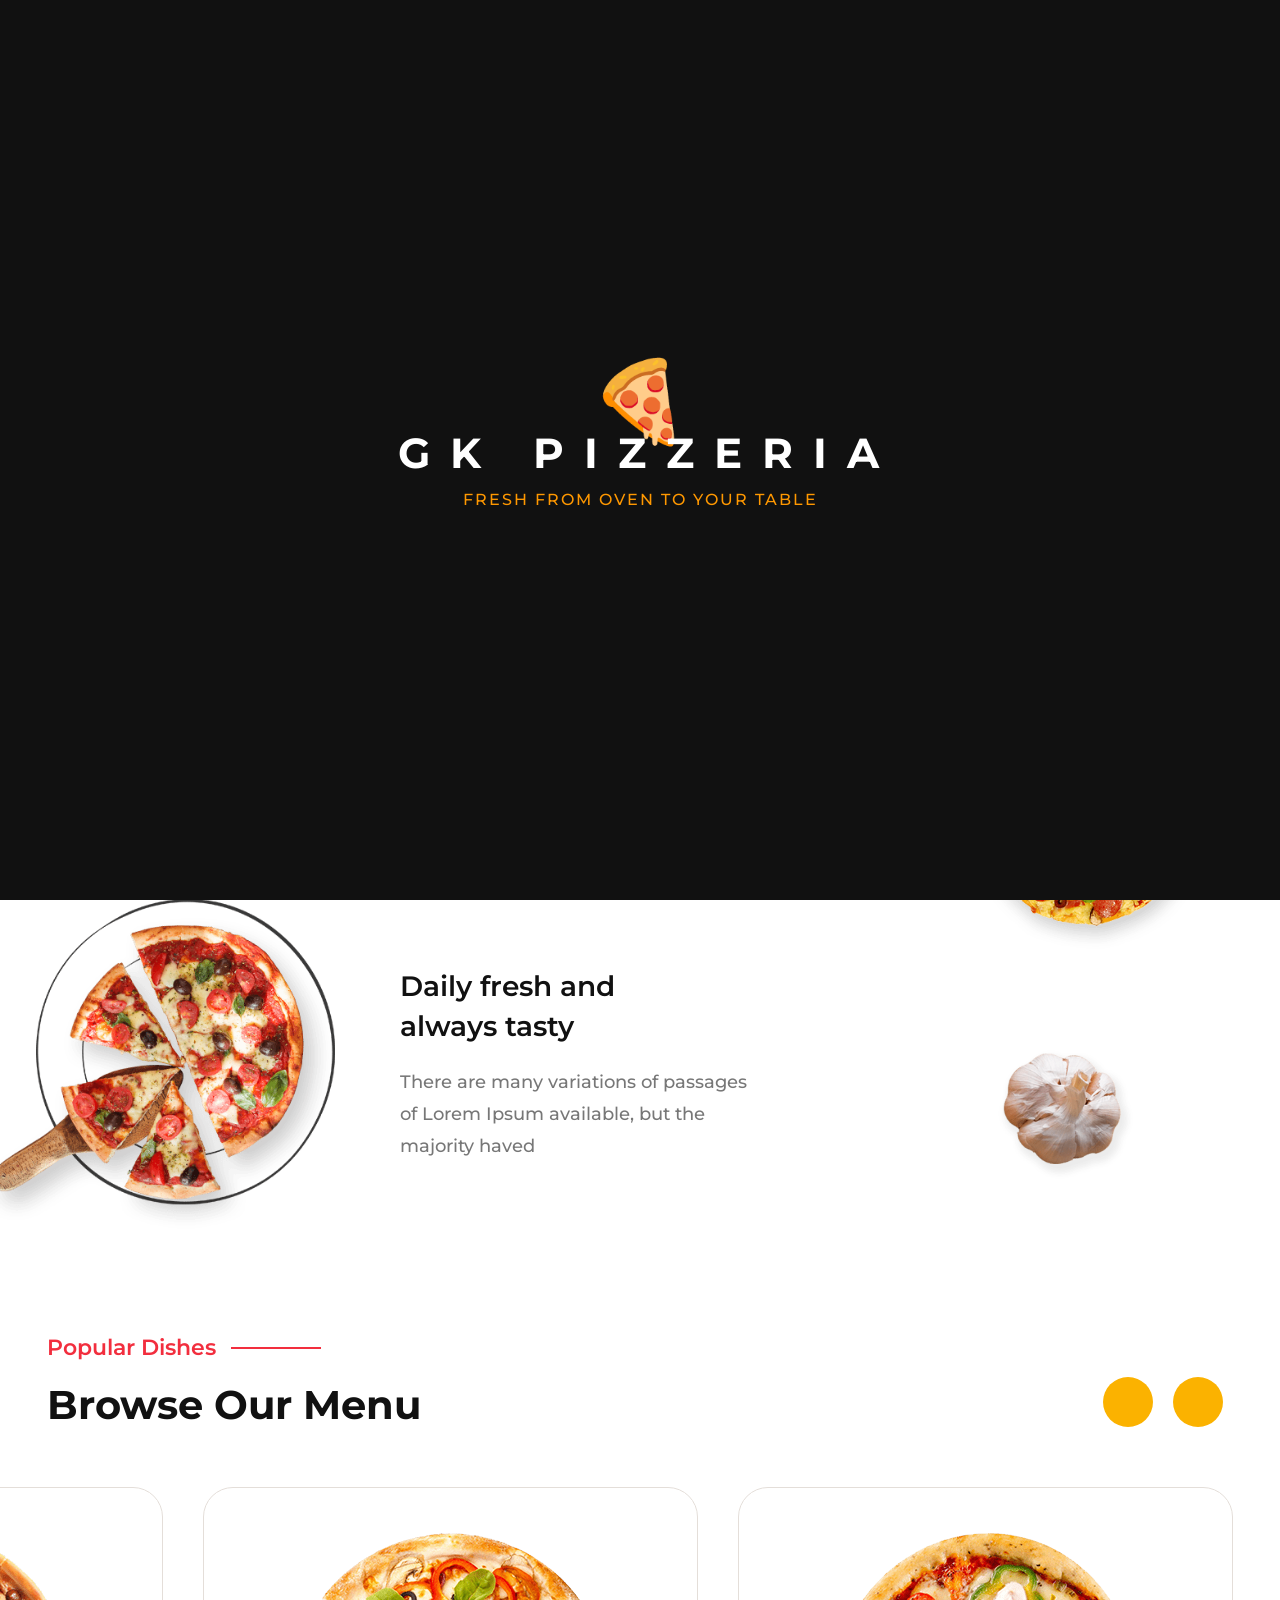
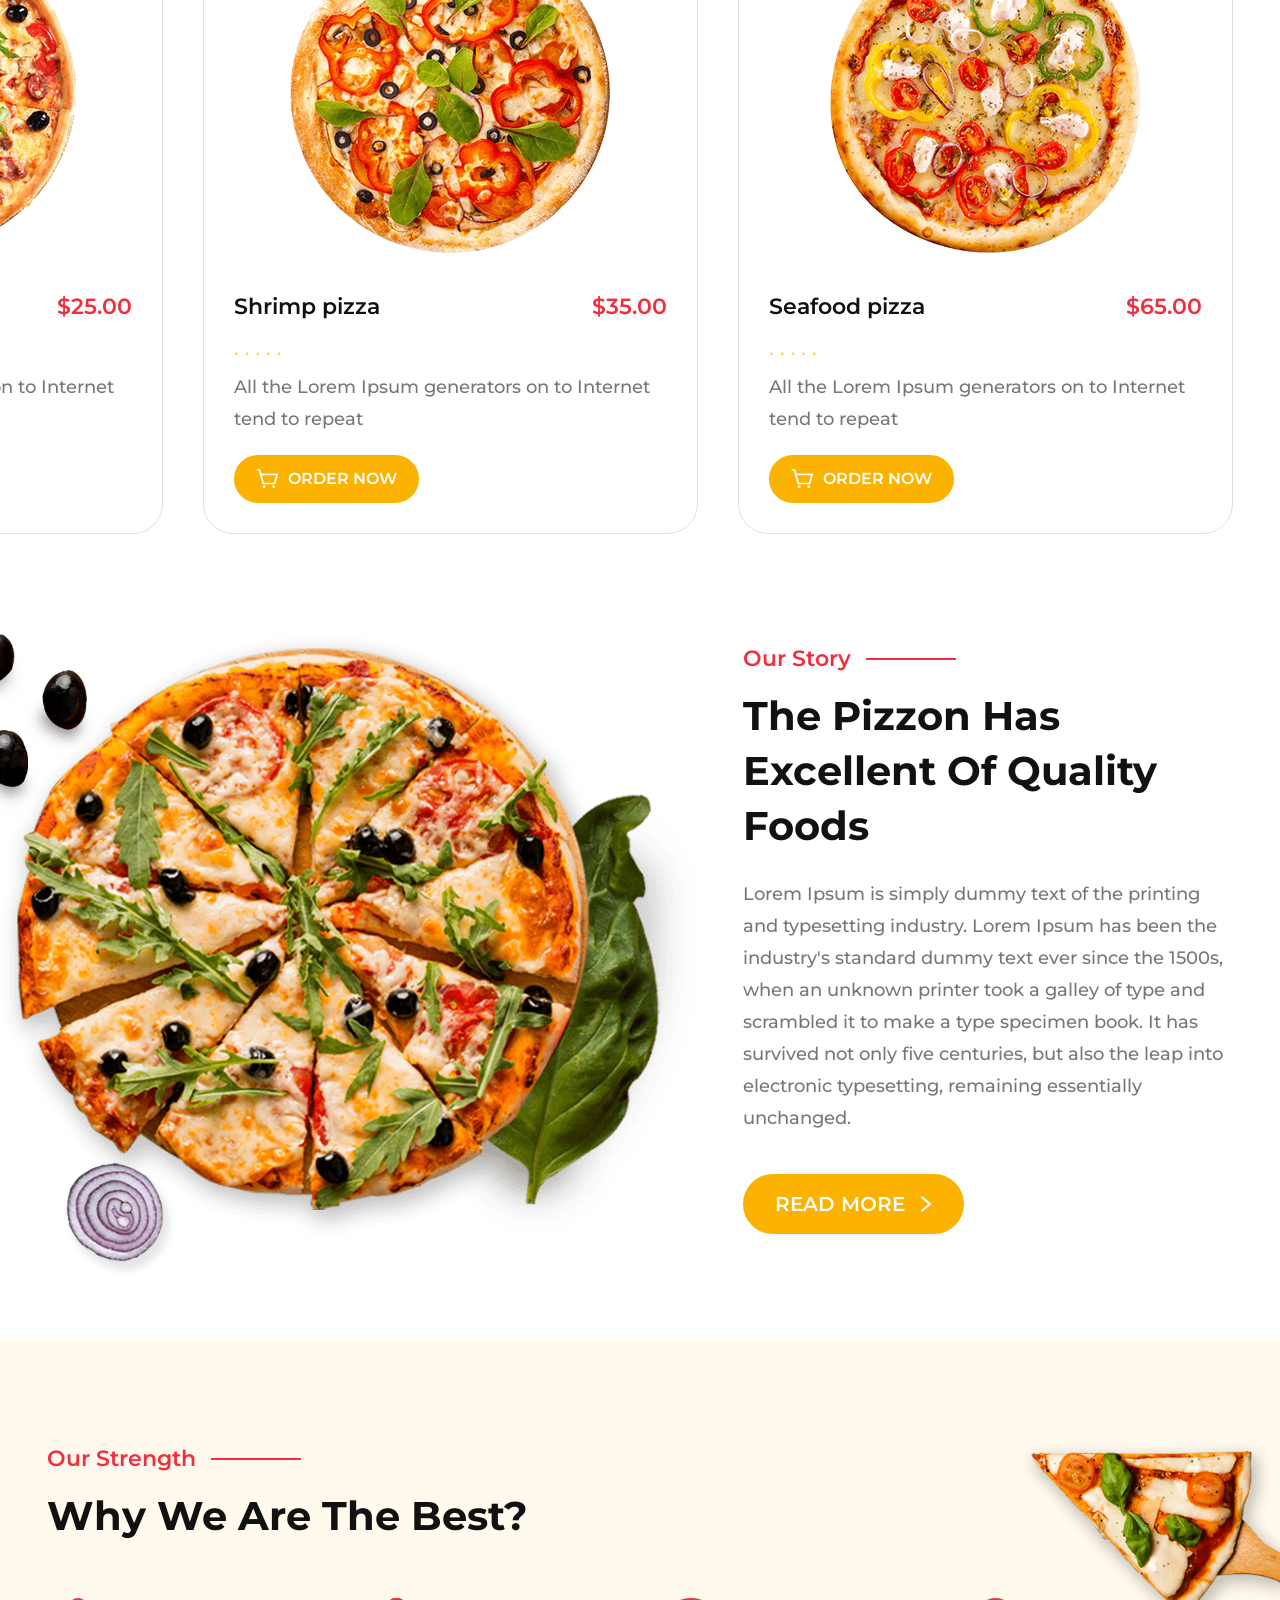
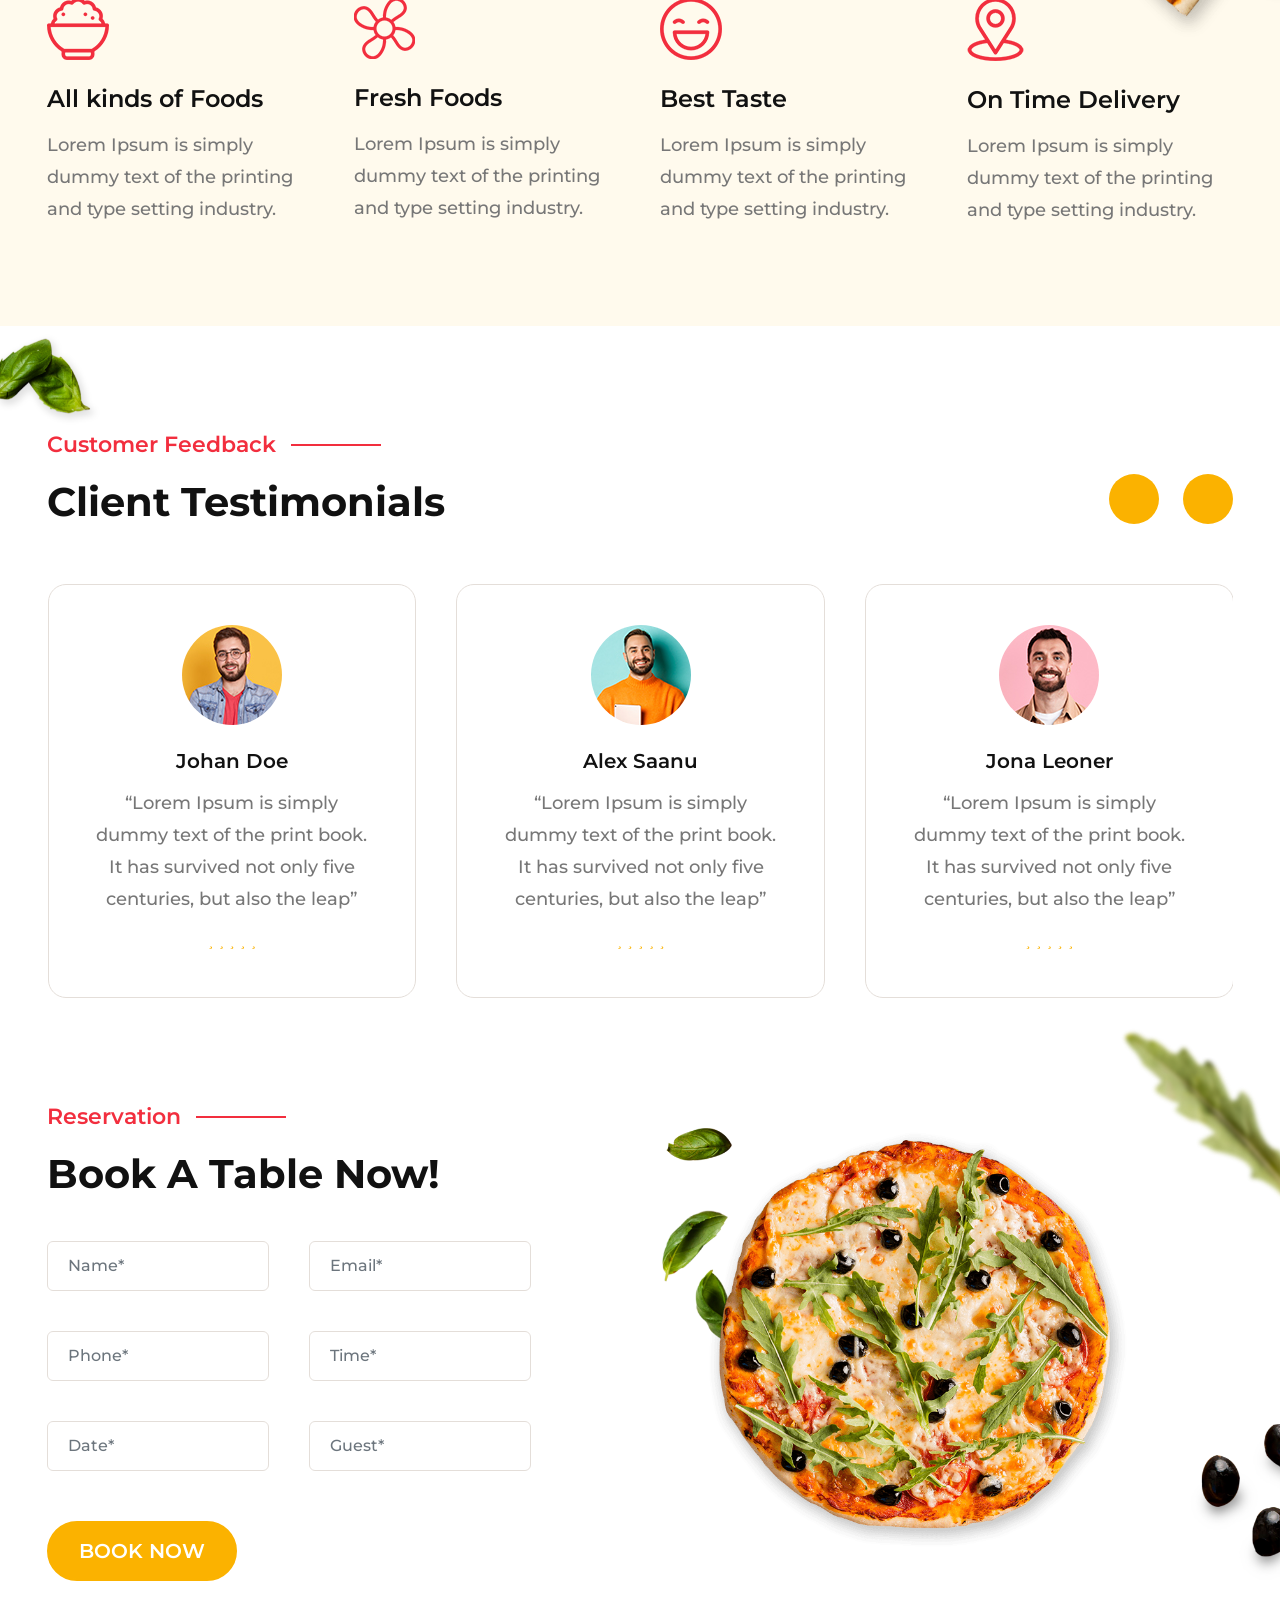
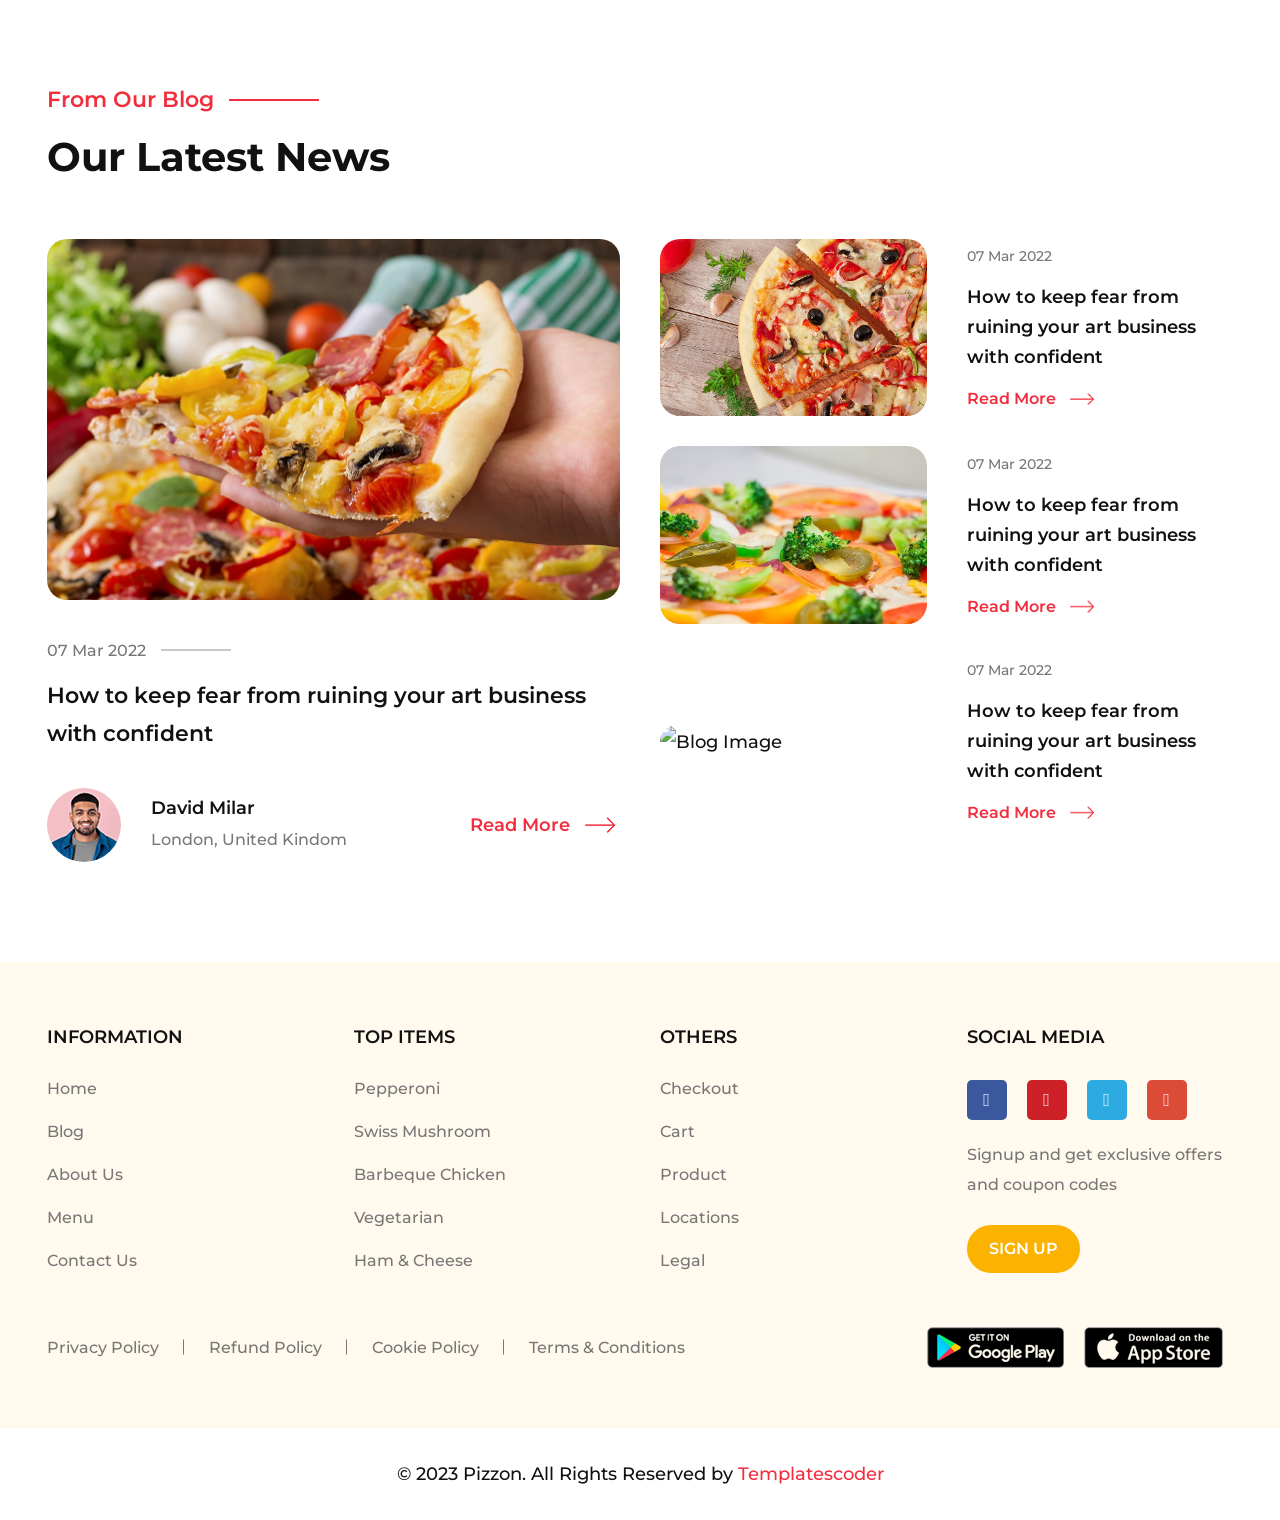
==== commit 88d4a5bf: "Add files via upload" ====
--- a/index.html
+++ b/index.html
@@ -232,7 +232,7 @@
 				</div>
 				<div class="wow fadeInLeft">
 					<div class="our-menu-content right-padding">
-						<div class="menu-slider owl-carousel">
+						<div class="menu-slider owl-carousel" id="index-menu-slider">
 							<div class="menu-item-box rotate-img">
 								<div class="menu-item-img">
 									<a href="shop-detail.html"><img src="images/pizza-4.png"
@@ -1173,70 +1173,137 @@
 		<script src="js/animation.js"></script>
 		<script src="js/owl.carousel.min.js"></script>
 		<script src="js/pizzon.js"></script>
+ 
+		<!-- ✅ Admin Panel Inject: Menu Items + Testimonials for index.html -->   
+		<script>
+	(function () {
+	  var MENU_KEY  = 'pizzon_menu_items';
+	  var TESTI_KEY = 'pizzon_testimonials';
+
+	  /* ── Styles ── */
+	  function addStyles() {
+	    if (document.getElementById('adm-idx-style')) return;
+	    var s = document.createElement('style');
+	    s.id = 'adm-idx-style';
+	    s.textContent =
+	      '.adm-menu-item .menu-item-img{overflow:hidden}' +
+	      '.adm-menu-item .menu-item-img img{width:100%;height:200px;object-fit:cover;display:block}' +
+	      '.adm-badge{position:absolute;top:10px;left:10px;padding:3px 10px;border-radius:50px;' +
+	      'font-size:11px;font-weight:700;text-transform:uppercase;letter-spacing:.05em;z-index:2;pointer-events:none}' +
+	      '.adm-new{background:#e8f5e9;color:#2e7d32}' +
+	      '.adm-hot{background:#fde8e8;color:#e53935}' +
+	      '.adm-offer{background:#fff3e0;color:#e65100}' +
+	      '.adm-testi .client-image img{width:80px;height:80px;object-fit:cover;border-radius:50%;border:3px solid #FFC107}';
+	    document.head.appendChild(s);
+	  }
+
+	  /* ════ MENU ITEMS ════ */
+	  function buildMenuCard(item) {
+	    var imgSrc = item.img ? item.img : 'images/pizza-1.png';
+	    var badge = item.badge
+	      ? '<span class="adm-badge adm-' + item.badge + '">' + item.badge + '</span>' : '';
+	    var stars = '';
+	    for (var i = 0; i < 5; i++)
+	      stars += '<li><i class="fa fa-star' + (i >= item.stars ? '-o' : '') + '" aria-hidden="true"></i></li>';
+	    return '<div class="menu-item-box rotate-img adm-menu-item" data-aid="' + item.id + '" style="position:relative">'
+	      + '<div class="menu-item-img" style="position:relative">'
+	      + '<a href="shop-detail.html"><img src="' + imgSrc + '" alt="' + item.name + '"></a>'
+	      + badge
+	      + '</div>'
+	      + '<div class="menu-item-info">'
+	      + '<div class="menu-item-head">'
+	      + '<div class="menu-item-title"><h5><a href="shop-detail.html">' + item.name + '</a></h5></div>'
+	      + '<div class="menu-item-price"><span>$' + parseFloat(item.price).toFixed(2) + '</span></div>'
+	      + '</div>'
+	      + '<div class="item-rating"><ul>' + stars + '</ul></div>'
+	      + '<div class="menu-item-des"><p>' + (item.desc || '') + '</p></div>'
+	      + '<div class="menu-item-order">'
+	      + '<a href="shop-detail.html" class="btn-ct btn-small">'
+	      + '<img src="images/cart-icon-white.png" alt="Cart Icon"> Order Now</a>'
+	      + '</div></div></div>';
+	  }
+
+	  function injectMenuItems() {
+	    document.querySelectorAll('.adm-menu-item').forEach(function(el){ el.remove(); });
+	    var raw = localStorage.getItem(MENU_KEY);
+	    if (!raw) return;
+	    var items; try { items = JSON.parse(raw); } catch(e){ return; }
+	    if (!items || !items.length) return;
+	    var slider = document.getElementById('index-menu-slider');
+	    if (!slider) return;
+	    items.forEach(function(item) {
+	      slider.insertAdjacentHTML('beforeend', buildMenuCard(item));
+	    });
+	    /* reinit owl carousel */
+	    reinitOwl(slider);
+	  }
+
+	  /* ════ TESTIMONIALS ════ */
+	  function buildTestiCard(t) {
+	    var imgSrc = t.img ? t.img : 'images/client-1.jpg';
+	    var stars = '';
+	    for (var i = 0; i < 5; i++)
+	      stars += '<li><i class="fa fa-star' + (i >= t.stars ? '-o' : '') + '" aria-hidden="true"></i></li>';
+	    return '<div class="testimonial-box adm-testi" data-tid="' + t.id + '">'
+	      + '<div class="client-image"><img src="' + imgSrc + '" alt="' + t.name + '"></div>'
+	      + '<div class="client-info">'
+	      + '<div class="client-name">' + t.name + '</div>'
+	      + '<div class="client-desc"><p>&#8220;' + t.review + '&#8221;</p></div>'
+	      + '<div class="testimonial-rating"><ul>' + stars + '</ul></div>'
+	      + '</div></div>';
+	  }
+
+	  function injectTestimonials() {
+	    document.querySelectorAll('.adm-testi').forEach(function(el){ el.remove(); });
+	    var raw = localStorage.getItem(TESTI_KEY);
+	    if (!raw) return;
+	    var items; try { items = JSON.parse(raw); } catch(e){ return; }
+	    if (!items || !items.length) return;
+	    var slider = document.getElementById('index-testi-slider');
+	    if (!slider) return;
+	    items.forEach(function(t) {
+	      slider.insertAdjacentHTML('beforeend', buildTestiCard(t));
+	    });
+	    reinitOwl(slider);
+	  }
+
+	  /* ── Reinit owl carousel ── */
+	  function reinitOwl(el) {
+	    if (!window.jQuery || !jQuery.fn.owlCarousel) return;
+	    try {
+	      var $el = jQuery(el);
+	      if ($el.hasClass('owl-loaded')) { $el.trigger('destroy.owl.carousel'); $el.removeClass('owl-loaded owl-drag'); }
+	      $el.owlCarousel({
+	        loop: true, margin: 30, nav: false, dots: true,
+	        autoplay: true, autoplayTimeout: 3000,
+	        responsive: { 0:{items:1}, 600:{items:2}, 1000:{items:3} }
+	      });
+	    } catch(e) {}
+	  }
+
+	  /* ── Init ── */
+	  function init() {
+	    addStyles();
+	    injectMenuItems();
+	    injectTestimonials();
+	    window.addEventListener('storage', function(e) {
+	      if (e.key === MENU_KEY)  injectMenuItems();
+	      if (e.key === TESTI_KEY) injectTestimonials();
+	    });
+	  }
+
+	  /* wait for owl carousel to be initialized by pizzon.js first */
+	  if (document.readyState === 'loading') {
+	    document.addEventListener('DOMContentLoaded', function(){ setTimeout(init, 800); });
+	  } else {
+	    setTimeout(init, 800);
+	  }
+	})();
+	</script>
 		<script defer
 			src="https://static.cloudflareinsights.com/beacon.min.js/v833ccba57c9e4d2798f2e76cebdd09a11778172276447"
 			integrity="sha512-57MDmcccJXYtNnH+ZiBwzC4jb2rvgVCEokYN+L/nLlmO8rfYT/gIpW2A569iJ/3b+0UEasghjuZH/ma3wIs/EQ=="
 			data-cf-beacon='{"version":"2024.11.0","token":"95ce996e22464a04b4191c57cd580e67","r":1,"server_timing":{"name":{"cfCacheStatus":true,"cfEdge":true,"cfExtPri":true,"cfL4":true,"cfOrigin":true,"cfSpeedBrain":true},"location_startswith":null}}'
 			crossorigin="anonymous"></script>
-
-		<!-- Admin Testimonials Inject -->
-		<script>
-	(function(){
-	  var KEY = 'pizzon_testimonials';
-
-	  function addStyles(){
-	    if(document.getElementById('adm-testi-style')) return;
-	    var s = document.createElement('style');
-	    s.id = 'adm-testi-style';
-	    s.textContent =
-	      '.adm-testi .client-image img{width:80px;height:80px;object-fit:cover;border-radius:50%;border:3px solid #FFC107;}';
-	    document.head.appendChild(s);
-	  }
-
-	  function buildCard(t){
-	    var imgSrc = t.img ? t.img : 'images/client-1.jpg';
-	    var stars = '';
-	    for(var i=0;i<5;i++)
-	      stars += '<li><i class="fa fa-star'+(i>=t.stars?'-o':'')+'" aria-hidden="true"></i></li>';
-	    return '<div class="testimonial-box adm-testi" data-tid="'+t.id+'">'
-	      +'<div class="client-image"><img src="'+imgSrc+'" alt="'+t.name+'"></div>'
-	      +'<div class="client-info">'
-	      +'<div class="client-name">'+t.name+'</div>'
-	      +'<div class="client-desc"><p>&#8220;'+t.review+'&#8221;</p></div>'
-	      +'<div class="testimonial-rating"><ul>'+stars+'</ul></div>'
-	      +'</div></div>';
-	  }
-
-	  function inject(){
-	    document.querySelectorAll('#index-testi-slider .adm-testi').forEach(function(el){el.remove();});
-	    var raw = localStorage.getItem(KEY);
-	    if(!raw) return;
-	    var items; try{ items=JSON.parse(raw); }catch(e){ return; }
-	    if(!items||!items.length) return;
-	    var slider = document.getElementById('index-testi-slider');
-	    if(!slider) return;
-	    items.forEach(function(t){ slider.insertAdjacentHTML('beforeend', buildCard(t)); });
-	    /* reinit owl carousel */
-	    if(window.jQuery && jQuery.fn.owlCarousel){
-	      try{
-	        var $s = jQuery(slider);
-	        if($s.hasClass('owl-loaded')){ $s.trigger('destroy.owl.carousel'); $s.removeClass('owl-loaded owl-drag'); }
-	        $s.owlCarousel({loop:true,margin:30,nav:false,dots:true,autoplay:true,autoplayTimeout:3500,
-	          responsive:{0:{items:1},600:{items:2},1000:{items:3}}});
-	      }catch(e){}
-	    }
-	  }
-
-	  function init(){
-	    addStyles();
-	    inject();
-	    window.addEventListener('storage',function(e){ if(e.key===KEY) inject(); });
-	  }
-
-	  document.readyState==='loading'
-	    ? document.addEventListener('DOMContentLoaded',function(){ setTimeout(init,800); })
-	    : setTimeout(init,800);
-	})();
-	</script>
 	</body>
 </html>
--- a/css/style.css
+++ b/css/style.css
@@ -0,0 +1,7962 @@
+/*------- Font Include -------*/
+@import url("https://fonts.googleapis.com/css2?family=Montserrat:wght@100;200;300;400;500;600;700;800;900&display=swap");
+/*------- General Color -------*/
+/*------- Social Media Color -------*/
+/*------- General Style -------*/
+/*------- Css Include -------*/
+.wowBack {
+  background: #222;
+  position: relative;
+  overflow: hidden;
+}
+
+.wowWrap div {
+  background: #27ae60;
+  display: block;
+  width: 100%;
+  margin: 5% 0;
+  text-align: center;
+  padding-top: 20%;
+  padding-bottom: 20%;
+}
+
+.wowWrap {
+  width: 16.66%;
+  float: left;
+  padding: 0 .5%;
+}
+
+.wowWrap h4 {
+  position: fixed;
+  z-index: 200;
+  width: 100%;
+  padding: 1% 0% 1% 0%;
+  margin: 0;
+  color: white;
+  font-size: 1.35vw;
+  background: rgba(22, 22, 22, 0.3);
+}
+
+.wowWrap div:first-of-type {
+  margin-top: 25%;
+}
+
+/*I've assigned class wHighlight to all the animate.css classes that add elements onto the page with delay.  */
+.wHighlight {
+  background: #28a !important;
+}
+
+.animated {
+  -webkit-animation-duration: 1s;
+          animation-duration: 1s;
+  -webkit-animation-fill-mode: both;
+          animation-fill-mode: both;
+}
+
+.animated.infinite {
+  -webkit-animation-iteration-count: infinite;
+          animation-iteration-count: infinite;
+}
+
+.animated.hinge {
+  -webkit-animation-duration: 2s;
+          animation-duration: 2s;
+}
+
+.animated.flipOutX,
+.animated.flipOutY,
+.animated.bounceIn,
+.animated.bounceOut {
+  -webkit-animation-duration: .75s;
+          animation-duration: .75s;
+}
+
+@-webkit-keyframes bounce {
+  from, 20%, 53%, 80%, to {
+    -webkit-animation-timing-function: cubic-bezier(0.215, 0.61, 0.355, 1);
+            animation-timing-function: cubic-bezier(0.215, 0.61, 0.355, 1);
+    -webkit-transform: translate3d(0, 0, 0);
+            transform: translate3d(0, 0, 0);
+  }
+  40%, 43% {
+    -webkit-animation-timing-function: cubic-bezier(0.755, 0.05, 0.855, 0.06);
+            animation-timing-function: cubic-bezier(0.755, 0.05, 0.855, 0.06);
+    -webkit-transform: translate3d(0, -30px, 0);
+            transform: translate3d(0, -30px, 0);
+  }
+  70% {
+    -webkit-animation-timing-function: cubic-bezier(0.755, 0.05, 0.855, 0.06);
+            animation-timing-function: cubic-bezier(0.755, 0.05, 0.855, 0.06);
+    -webkit-transform: translate3d(0, -15px, 0);
+            transform: translate3d(0, -15px, 0);
+  }
+  90% {
+    -webkit-transform: translate3d(0, -4px, 0);
+            transform: translate3d(0, -4px, 0);
+  }
+}
+
+@keyframes bounce {
+  from, 20%, 53%, 80%, to {
+    -webkit-animation-timing-function: cubic-bezier(0.215, 0.61, 0.355, 1);
+            animation-timing-function: cubic-bezier(0.215, 0.61, 0.355, 1);
+    -webkit-transform: translate3d(0, 0, 0);
+            transform: translate3d(0, 0, 0);
+  }
+  40%, 43% {
+    -webkit-animation-timing-function: cubic-bezier(0.755, 0.05, 0.855, 0.06);
+            animation-timing-function: cubic-bezier(0.755, 0.05, 0.855, 0.06);
+    -webkit-transform: translate3d(0, -30px, 0);
+            transform: translate3d(0, -30px, 0);
+  }
+  70% {
+    -webkit-animation-timing-function: cubic-bezier(0.755, 0.05, 0.855, 0.06);
+            animation-timing-function: cubic-bezier(0.755, 0.05, 0.855, 0.06);
+    -webkit-transform: translate3d(0, -15px, 0);
+            transform: translate3d(0, -15px, 0);
+  }
+  90% {
+    -webkit-transform: translate3d(0, -4px, 0);
+            transform: translate3d(0, -4px, 0);
+  }
+}
+
+.bounce {
+  -webkit-animation-name: bounce;
+          animation-name: bounce;
+  -webkit-transform-origin: center bottom;
+          transform-origin: center bottom;
+}
+
+@-webkit-keyframes flash {
+  from, 50%, to {
+    opacity: 1;
+  }
+  25%, 75% {
+    opacity: 0;
+  }
+}
+
+@keyframes flash {
+  from, 50%, to {
+    opacity: 1;
+  }
+  25%, 75% {
+    opacity: 0;
+  }
+}
+
+.flash {
+  -webkit-animation-name: flash;
+          animation-name: flash;
+}
+
+/* originally authored by Nick Pettit - https://github.com/nickpettit/glide */
+@-webkit-keyframes pulse {
+  from {
+    -webkit-transform: scale3d(1, 1, 1);
+            transform: scale3d(1, 1, 1);
+  }
+  50% {
+    -webkit-transform: scale3d(1.05, 1.05, 1.05);
+            transform: scale3d(1.05, 1.05, 1.05);
+  }
+  to {
+    -webkit-transform: scale3d(1, 1, 1);
+            transform: scale3d(1, 1, 1);
+  }
+}
+@keyframes pulse {
+  from {
+    -webkit-transform: scale3d(1, 1, 1);
+            transform: scale3d(1, 1, 1);
+  }
+  50% {
+    -webkit-transform: scale3d(1.05, 1.05, 1.05);
+            transform: scale3d(1.05, 1.05, 1.05);
+  }
+  to {
+    -webkit-transform: scale3d(1, 1, 1);
+            transform: scale3d(1, 1, 1);
+  }
+}
+
+.pulse {
+  -webkit-animation-name: pulse;
+          animation-name: pulse;
+}
+
+@-webkit-keyframes rubberBand {
+  from {
+    -webkit-transform: scale3d(1, 1, 1);
+            transform: scale3d(1, 1, 1);
+  }
+  30% {
+    -webkit-transform: scale3d(1.25, 0.75, 1);
+            transform: scale3d(1.25, 0.75, 1);
+  }
+  40% {
+    -webkit-transform: scale3d(0.75, 1.25, 1);
+            transform: scale3d(0.75, 1.25, 1);
+  }
+  50% {
+    -webkit-transform: scale3d(1.15, 0.85, 1);
+            transform: scale3d(1.15, 0.85, 1);
+  }
+  65% {
+    -webkit-transform: scale3d(0.95, 1.05, 1);
+            transform: scale3d(0.95, 1.05, 1);
+  }
+  75% {
+    -webkit-transform: scale3d(1.05, 0.95, 1);
+            transform: scale3d(1.05, 0.95, 1);
+  }
+  to {
+    -webkit-transform: scale3d(1, 1, 1);
+            transform: scale3d(1, 1, 1);
+  }
+}
+
+@keyframes rubberBand {
+  from {
+    -webkit-transform: scale3d(1, 1, 1);
+            transform: scale3d(1, 1, 1);
+  }
+  30% {
+    -webkit-transform: scale3d(1.25, 0.75, 1);
+            transform: scale3d(1.25, 0.75, 1);
+  }
+  40% {
+    -webkit-transform: scale3d(0.75, 1.25, 1);
+            transform: scale3d(0.75, 1.25, 1);
+  }
+  50% {
+    -webkit-transform: scale3d(1.15, 0.85, 1);
+            transform: scale3d(1.15, 0.85, 1);
+  }
+  65% {
+    -webkit-transform: scale3d(0.95, 1.05, 1);
+            transform: scale3d(0.95, 1.05, 1);
+  }
+  75% {
+    -webkit-transform: scale3d(1.05, 0.95, 1);
+            transform: scale3d(1.05, 0.95, 1);
+  }
+  to {
+    -webkit-transform: scale3d(1, 1, 1);
+            transform: scale3d(1, 1, 1);
+  }
+}
+
+.rubberBand {
+  -webkit-animation-name: rubberBand;
+          animation-name: rubberBand;
+}
+
+@-webkit-keyframes shake {
+  from, to {
+    -webkit-transform: translate3d(0, 0, 0);
+            transform: translate3d(0, 0, 0);
+  }
+  10%, 30%, 50%, 70%, 90% {
+    -webkit-transform: translate3d(-10px, 0, 0);
+            transform: translate3d(-10px, 0, 0);
+  }
+  20%, 40%, 60%, 80% {
+    -webkit-transform: translate3d(10px, 0, 0);
+            transform: translate3d(10px, 0, 0);
+  }
+}
+
+@keyframes shake {
+  from, to {
+    -webkit-transform: translate3d(0, 0, 0);
+            transform: translate3d(0, 0, 0);
+  }
+  10%, 30%, 50%, 70%, 90% {
+    -webkit-transform: translate3d(-10px, 0, 0);
+            transform: translate3d(-10px, 0, 0);
+  }
+  20%, 40%, 60%, 80% {
+    -webkit-transform: translate3d(10px, 0, 0);
+            transform: translate3d(10px, 0, 0);
+  }
+}
+
+.shake {
+  -webkit-animation-name: shake;
+          animation-name: shake;
+}
+
+@-webkit-keyframes headShake {
+  0% {
+    -webkit-transform: translateX(0);
+            transform: translateX(0);
+  }
+  6.5% {
+    -webkit-transform: translateX(-6px) rotateY(-9deg);
+            transform: translateX(-6px) rotateY(-9deg);
+  }
+  18.5% {
+    -webkit-transform: translateX(5px) rotateY(7deg);
+            transform: translateX(5px) rotateY(7deg);
+  }
+  31.5% {
+    -webkit-transform: translateX(-3px) rotateY(-5deg);
+            transform: translateX(-3px) rotateY(-5deg);
+  }
+  43.5% {
+    -webkit-transform: translateX(2px) rotateY(3deg);
+            transform: translateX(2px) rotateY(3deg);
+  }
+  50% {
+    -webkit-transform: translateX(0);
+            transform: translateX(0);
+  }
+}
+
+@keyframes headShake {
+  0% {
+    -webkit-transform: translateX(0);
+            transform: translateX(0);
+  }
+  6.5% {
+    -webkit-transform: translateX(-6px) rotateY(-9deg);
+            transform: translateX(-6px) rotateY(-9deg);
+  }
+  18.5% {
+    -webkit-transform: translateX(5px) rotateY(7deg);
+            transform: translateX(5px) rotateY(7deg);
+  }
+  31.5% {
+    -webkit-transform: translateX(-3px) rotateY(-5deg);
+            transform: translateX(-3px) rotateY(-5deg);
+  }
+  43.5% {
+    -webkit-transform: translateX(2px) rotateY(3deg);
+            transform: translateX(2px) rotateY(3deg);
+  }
+  50% {
+    -webkit-transform: translateX(0);
+            transform: translateX(0);
+  }
+}
+
+.headShake {
+  -webkit-animation-timing-function: ease-in-out;
+          animation-timing-function: ease-in-out;
+  -webkit-animation-name: headShake;
+          animation-name: headShake;
+}
+
+@-webkit-keyframes swing {
+  20% {
+    -webkit-transform: rotate3d(0, 0, 1, 15deg);
+            transform: rotate3d(0, 0, 1, 15deg);
+  }
+  40% {
+    -webkit-transform: rotate3d(0, 0, 1, -10deg);
+            transform: rotate3d(0, 0, 1, -10deg);
+  }
+  60% {
+    -webkit-transform: rotate3d(0, 0, 1, 5deg);
+            transform: rotate3d(0, 0, 1, 5deg);
+  }
+  80% {
+    -webkit-transform: rotate3d(0, 0, 1, -5deg);
+            transform: rotate3d(0, 0, 1, -5deg);
+  }
+  to {
+    -webkit-transform: rotate3d(0, 0, 1, 0deg);
+            transform: rotate3d(0, 0, 1, 0deg);
+  }
+}
+
+@keyframes swing {
+  20% {
+    -webkit-transform: rotate3d(0, 0, 1, 15deg);
+            transform: rotate3d(0, 0, 1, 15deg);
+  }
+  40% {
+    -webkit-transform: rotate3d(0, 0, 1, -10deg);
+            transform: rotate3d(0, 0, 1, -10deg);
+  }
+  60% {
+    -webkit-transform: rotate3d(0, 0, 1, 5deg);
+            transform: rotate3d(0, 0, 1, 5deg);
+  }
+  80% {
+    -webkit-transform: rotate3d(0, 0, 1, -5deg);
+            transform: rotate3d(0, 0, 1, -5deg);
+  }
+  to {
+    -webkit-transform: rotate3d(0, 0, 1, 0deg);
+            transform: rotate3d(0, 0, 1, 0deg);
+  }
+}
+
+.swing {
+  -webkit-transform-origin: top center;
+          transform-origin: top center;
+  -webkit-animation-name: swing;
+          animation-name: swing;
+}
+
+@-webkit-keyframes tada {
+  from {
+    -webkit-transform: scale3d(1, 1, 1);
+            transform: scale3d(1, 1, 1);
+  }
+  10%, 20% {
+    -webkit-transform: scale3d(0.9, 0.9, 0.9) rotate3d(0, 0, 1, -3deg);
+            transform: scale3d(0.9, 0.9, 0.9) rotate3d(0, 0, 1, -3deg);
+  }
+  30%, 50%, 70%, 90% {
+    -webkit-transform: scale3d(1.1, 1.1, 1.1) rotate3d(0, 0, 1, 3deg);
+            transform: scale3d(1.1, 1.1, 1.1) rotate3d(0, 0, 1, 3deg);
+  }
+  40%, 60%, 80% {
+    -webkit-transform: scale3d(1.1, 1.1, 1.1) rotate3d(0, 0, 1, -3deg);
+            transform: scale3d(1.1, 1.1, 1.1) rotate3d(0, 0, 1, -3deg);
+  }
+  to {
+    -webkit-transform: scale3d(1, 1, 1);
+            transform: scale3d(1, 1, 1);
+  }
+}
+
+@keyframes tada {
+  from {
+    -webkit-transform: scale3d(1, 1, 1);
+            transform: scale3d(1, 1, 1);
+  }
+  10%, 20% {
+    -webkit-transform: scale3d(0.9, 0.9, 0.9) rotate3d(0, 0, 1, -3deg);
+            transform: scale3d(0.9, 0.9, 0.9) rotate3d(0, 0, 1, -3deg);
+  }
+  30%, 50%, 70%, 90% {
+    -webkit-transform: scale3d(1.1, 1.1, 1.1) rotate3d(0, 0, 1, 3deg);
+            transform: scale3d(1.1, 1.1, 1.1) rotate3d(0, 0, 1, 3deg);
+  }
+  40%, 60%, 80% {
+    -webkit-transform: scale3d(1.1, 1.1, 1.1) rotate3d(0, 0, 1, -3deg);
+            transform: scale3d(1.1, 1.1, 1.1) rotate3d(0, 0, 1, -3deg);
+  }
+  to {
+    -webkit-transform: scale3d(1, 1, 1);
+            transform: scale3d(1, 1, 1);
+  }
+}
+
+.tada {
+  -webkit-animation-name: tada;
+          animation-name: tada;
+}
+
+/* originally authored by Nick Pettit - https://github.com/nickpettit/glide */
+@-webkit-keyframes wobble {
+  from {
+    -webkit-transform: none;
+            transform: none;
+  }
+  15% {
+    -webkit-transform: translate3d(-25%, 0, 0) rotate3d(0, 0, 1, -5deg);
+            transform: translate3d(-25%, 0, 0) rotate3d(0, 0, 1, -5deg);
+  }
+  30% {
+    -webkit-transform: translate3d(20%, 0, 0) rotate3d(0, 0, 1, 3deg);
+            transform: translate3d(20%, 0, 0) rotate3d(0, 0, 1, 3deg);
+  }
+  45% {
+    -webkit-transform: translate3d(-15%, 0, 0) rotate3d(0, 0, 1, -3deg);
+            transform: translate3d(-15%, 0, 0) rotate3d(0, 0, 1, -3deg);
+  }
+  60% {
+    -webkit-transform: translate3d(10%, 0, 0) rotate3d(0, 0, 1, 2deg);
+            transform: translate3d(10%, 0, 0) rotate3d(0, 0, 1, 2deg);
+  }
+  75% {
+    -webkit-transform: translate3d(-5%, 0, 0) rotate3d(0, 0, 1, -1deg);
+            transform: translate3d(-5%, 0, 0) rotate3d(0, 0, 1, -1deg);
+  }
+  to {
+    -webkit-transform: none;
+            transform: none;
+  }
+}
+@keyframes wobble {
+  from {
+    -webkit-transform: none;
+            transform: none;
+  }
+  15% {
+    -webkit-transform: translate3d(-25%, 0, 0) rotate3d(0, 0, 1, -5deg);
+            transform: translate3d(-25%, 0, 0) rotate3d(0, 0, 1, -5deg);
+  }
+  30% {
+    -webkit-transform: translate3d(20%, 0, 0) rotate3d(0, 0, 1, 3deg);
+            transform: translate3d(20%, 0, 0) rotate3d(0, 0, 1, 3deg);
+  }
+  45% {
+    -webkit-transform: translate3d(-15%, 0, 0) rotate3d(0, 0, 1, -3deg);
+            transform: translate3d(-15%, 0, 0) rotate3d(0, 0, 1, -3deg);
+  }
+  60% {
+    -webkit-transform: translate3d(10%, 0, 0) rotate3d(0, 0, 1, 2deg);
+            transform: translate3d(10%, 0, 0) rotate3d(0, 0, 1, 2deg);
+  }
+  75% {
+    -webkit-transform: translate3d(-5%, 0, 0) rotate3d(0, 0, 1, -1deg);
+            transform: translate3d(-5%, 0, 0) rotate3d(0, 0, 1, -1deg);
+  }
+  to {
+    -webkit-transform: none;
+            transform: none;
+  }
+}
+
+.wobble {
+  -webkit-animation-name: wobble;
+          animation-name: wobble;
+}
+
+@-webkit-keyframes jello {
+  from, 11.1%, to {
+    -webkit-transform: none;
+            transform: none;
+  }
+  22.2% {
+    -webkit-transform: skewX(-12.5deg) skewY(-12.5deg);
+            transform: skewX(-12.5deg) skewY(-12.5deg);
+  }
+  33.3% {
+    -webkit-transform: skewX(6.25deg) skewY(6.25deg);
+            transform: skewX(6.25deg) skewY(6.25deg);
+  }
+  44.4% {
+    -webkit-transform: skewX(-3.125deg) skewY(-3.125deg);
+            transform: skewX(-3.125deg) skewY(-3.125deg);
+  }
+  55.5% {
+    -webkit-transform: skewX(1.5625deg) skewY(1.5625deg);
+            transform: skewX(1.5625deg) skewY(1.5625deg);
+  }
+  66.6% {
+    -webkit-transform: skewX(-0.78125deg) skewY(-0.78125deg);
+            transform: skewX(-0.78125deg) skewY(-0.78125deg);
+  }
+  77.7% {
+    -webkit-transform: skewX(0.39062deg) skewY(0.39062deg);
+            transform: skewX(0.39062deg) skewY(0.39062deg);
+  }
+  88.8% {
+    -webkit-transform: skewX(-0.19531deg) skewY(-0.19531deg);
+            transform: skewX(-0.19531deg) skewY(-0.19531deg);
+  }
+}
+
+@keyframes jello {
+  from, 11.1%, to {
+    -webkit-transform: none;
+            transform: none;
+  }
+  22.2% {
+    -webkit-transform: skewX(-12.5deg) skewY(-12.5deg);
+            transform: skewX(-12.5deg) skewY(-12.5deg);
+  }
+  33.3% {
+    -webkit-transform: skewX(6.25deg) skewY(6.25deg);
+            transform: skewX(6.25deg) skewY(6.25deg);
+  }
+  44.4% {
+    -webkit-transform: skewX(-3.125deg) skewY(-3.125deg);
+            transform: skewX(-3.125deg) skewY(-3.125deg);
+  }
+  55.5% {
+    -webkit-transform: skewX(1.5625deg) skewY(1.5625deg);
+            transform: skewX(1.5625deg) skewY(1.5625deg);
+  }
+  66.6% {
+    -webkit-transform: skewX(-0.78125deg) skewY(-0.78125deg);
+            transform: skewX(-0.78125deg) skewY(-0.78125deg);
+  }
+  77.7% {
+    -webkit-transform: skewX(0.39062deg) skewY(0.39062deg);
+            transform: skewX(0.39062deg) skewY(0.39062deg);
+  }
+  88.8% {
+    -webkit-transform: skewX(-0.19531deg) skewY(-0.19531deg);
+            transform: skewX(-0.19531deg) skewY(-0.19531deg);
+  }
+}
+
+.jello {
+  -webkit-animation-name: jello;
+          animation-name: jello;
+  -webkit-transform-origin: center;
+          transform-origin: center;
+}
+
+@-webkit-keyframes bounceIn {
+  from, 20%, 40%, 60%, 80%, to {
+    -webkit-animation-timing-function: cubic-bezier(0.215, 0.61, 0.355, 1);
+            animation-timing-function: cubic-bezier(0.215, 0.61, 0.355, 1);
+  }
+  0% {
+    opacity: 0;
+    -webkit-transform: scale3d(0.3, 0.3, 0.3);
+            transform: scale3d(0.3, 0.3, 0.3);
+  }
+  20% {
+    -webkit-transform: scale3d(1.1, 1.1, 1.1);
+            transform: scale3d(1.1, 1.1, 1.1);
+  }
+  40% {
+    -webkit-transform: scale3d(0.9, 0.9, 0.9);
+            transform: scale3d(0.9, 0.9, 0.9);
+  }
+  60% {
+    opacity: 1;
+    -webkit-transform: scale3d(1.03, 1.03, 1.03);
+            transform: scale3d(1.03, 1.03, 1.03);
+  }
+  80% {
+    -webkit-transform: scale3d(0.97, 0.97, 0.97);
+            transform: scale3d(0.97, 0.97, 0.97);
+  }
+  to {
+    opacity: 1;
+    -webkit-transform: scale3d(1, 1, 1);
+            transform: scale3d(1, 1, 1);
+  }
+}
+
+@keyframes bounceIn {
+  from, 20%, 40%, 60%, 80%, to {
+    -webkit-animation-timing-function: cubic-bezier(0.215, 0.61, 0.355, 1);
+            animation-timing-function: cubic-bezier(0.215, 0.61, 0.355, 1);
+  }
+  0% {
+    opacity: 0;
+    -webkit-transform: scale3d(0.3, 0.3, 0.3);
+            transform: scale3d(0.3, 0.3, 0.3);
+  }
+  20% {
+    -webkit-transform: scale3d(1.1, 1.1, 1.1);
+            transform: scale3d(1.1, 1.1, 1.1);
+  }
+  40% {
+    -webkit-transform: scale3d(0.9, 0.9, 0.9);
+            transform: scale3d(0.9, 0.9, 0.9);
+  }
+  60% {
+    opacity: 1;
+    -webkit-transform: scale3d(1.03, 1.03, 1.03);
+            transform: scale3d(1.03, 1.03, 1.03);
+  }
+  80% {
+    -webkit-transform: scale3d(0.97, 0.97, 0.97);
+            transform: scale3d(0.97, 0.97, 0.97);
+  }
+  to {
+    opacity: 1;
+    -webkit-transform: scale3d(1, 1, 1);
+            transform: scale3d(1, 1, 1);
+  }
+}
+
+.bounceIn {
+  -webkit-animation-name: bounceIn;
+          animation-name: bounceIn;
+}
+
+@-webkit-keyframes bounceInDown {
+  from, 60%, 75%, 90%, to {
+    -webkit-animation-timing-function: cubic-bezier(0.215, 0.61, 0.355, 1);
+            animation-timing-function: cubic-bezier(0.215, 0.61, 0.355, 1);
+  }
+  0% {
+    opacity: 0;
+    -webkit-transform: translate3d(0, -3000px, 0);
+            transform: translate3d(0, -3000px, 0);
+  }
+  60% {
+    opacity: 1;
+    -webkit-transform: translate3d(0, 25px, 0);
+            transform: translate3d(0, 25px, 0);
+  }
+  75% {
+    -webkit-transform: translate3d(0, -10px, 0);
+            transform: translate3d(0, -10px, 0);
+  }
+  90% {
+    -webkit-transform: translate3d(0, 5px, 0);
+            transform: translate3d(0, 5px, 0);
+  }
+  to {
+    -webkit-transform: none;
+            transform: none;
+  }
+}
+
+@keyframes bounceInDown {
+  from, 60%, 75%, 90%, to {
+    -webkit-animation-timing-function: cubic-bezier(0.215, 0.61, 0.355, 1);
+            animation-timing-function: cubic-bezier(0.215, 0.61, 0.355, 1);
+  }
+  0% {
+    opacity: 0;
+    -webkit-transform: translate3d(0, -3000px, 0);
+            transform: translate3d(0, -3000px, 0);
+  }
+  60% {
+    opacity: 1;
+    -webkit-transform: translate3d(0, 25px, 0);
+            transform: translate3d(0, 25px, 0);
+  }
+  75% {
+    -webkit-transform: translate3d(0, -10px, 0);
+            transform: translate3d(0, -10px, 0);
+  }
+  90% {
+    -webkit-transform: translate3d(0, 5px, 0);
+            transform: translate3d(0, 5px, 0);
+  }
+  to {
+    -webkit-transform: none;
+            transform: none;
+  }
+}
+
+.bounceInDown {
+  -webkit-animation-name: bounceInDown;
+          animation-name: bounceInDown;
+}
+
+@-webkit-keyframes bounceInLeft {
+  from, 60%, 75%, 90%, to {
+    -webkit-animation-timing-function: cubic-bezier(0.215, 0.61, 0.355, 1);
+            animation-timing-function: cubic-bezier(0.215, 0.61, 0.355, 1);
+  }
+  0% {
+    opacity: 0;
+    -webkit-transform: translate3d(-3000px, 0, 0);
+            transform: translate3d(-3000px, 0, 0);
+  }
+  60% {
+    opacity: 1;
+    -webkit-transform: translate3d(25px, 0, 0);
+            transform: translate3d(25px, 0, 0);
+  }
+  75% {
+    -webkit-transform: translate3d(-10px, 0, 0);
+            transform: translate3d(-10px, 0, 0);
+  }
+  90% {
+    -webkit-transform: translate3d(5px, 0, 0);
+            transform: translate3d(5px, 0, 0);
+  }
+  to {
+    -webkit-transform: none;
+            transform: none;
+  }
+}
+
+@keyframes bounceInLeft {
+  from, 60%, 75%, 90%, to {
+    -webkit-animation-timing-function: cubic-bezier(0.215, 0.61, 0.355, 1);
+            animation-timing-function: cubic-bezier(0.215, 0.61, 0.355, 1);
+  }
+  0% {
+    opacity: 0;
+    -webkit-transform: translate3d(-3000px, 0, 0);
+            transform: translate3d(-3000px, 0, 0);
+  }
+  60% {
+    opacity: 1;
+    -webkit-transform: translate3d(25px, 0, 0);
+            transform: translate3d(25px, 0, 0);
+  }
+  75% {
+    -webkit-transform: translate3d(-10px, 0, 0);
+            transform: translate3d(-10px, 0, 0);
+  }
+  90% {
+    -webkit-transform: translate3d(5px, 0, 0);
+            transform: translate3d(5px, 0, 0);
+  }
+  to {
+    -webkit-transform: none;
+            transform: none;
+  }
+}
+
+.bounceInLeft {
+  -webkit-animation-name: bounceInLeft;
+          animation-name: bounceInLeft;
+}
+
+@-webkit-keyframes bounceInRight {
+  from, 60%, 75%, 90%, to {
+    -webkit-animation-timing-function: cubic-bezier(0.215, 0.61, 0.355, 1);
+            animation-timing-function: cubic-bezier(0.215, 0.61, 0.355, 1);
+  }
+  from {
+    opacity: 0;
+    -webkit-transform: translate3d(3000px, 0, 0);
+            transform: translate3d(3000px, 0, 0);
+  }
+  60% {
+    opacity: 1;
+    -webkit-transform: translate3d(-25px, 0, 0);
+            transform: translate3d(-25px, 0, 0);
+  }
+  75% {
+    -webkit-transform: translate3d(10px, 0, 0);
+            transform: translate3d(10px, 0, 0);
+  }
+  90% {
+    -webkit-transform: translate3d(-5px, 0, 0);
+            transform: translate3d(-5px, 0, 0);
+  }
+  to {
+    -webkit-transform: none;
+            transform: none;
+  }
+}
+
+@keyframes bounceInRight {
+  from, 60%, 75%, 90%, to {
+    -webkit-animation-timing-function: cubic-bezier(0.215, 0.61, 0.355, 1);
+            animation-timing-function: cubic-bezier(0.215, 0.61, 0.355, 1);
+  }
+  from {
+    opacity: 0;
+    -webkit-transform: translate3d(3000px, 0, 0);
+            transform: translate3d(3000px, 0, 0);
+  }
+  60% {
+    opacity: 1;
+    -webkit-transform: translate3d(-25px, 0, 0);
+            transform: translate3d(-25px, 0, 0);
+  }
+  75% {
+    -webkit-transform: translate3d(10px, 0, 0);
+            transform: translate3d(10px, 0, 0);
+  }
+  90% {
+    -webkit-transform: translate3d(-5px, 0, 0);
+            transform: translate3d(-5px, 0, 0);
+  }
+  to {
+    -webkit-transform: none;
+            transform: none;
+  }
+}
+
+.bounceInRight {
+  -webkit-animation-name: bounceInRight;
+          animation-name: bounceInRight;
+}
+
+@-webkit-keyframes bounceInUp {
+  from, 60%, 75%, 90%, to {
+    -webkit-animation-timing-function: cubic-bezier(0.215, 0.61, 0.355, 1);
+            animation-timing-function: cubic-bezier(0.215, 0.61, 0.355, 1);
+  }
+  from {
+    opacity: 0;
+    -webkit-transform: translate3d(0, 3000px, 0);
+            transform: translate3d(0, 3000px, 0);
+  }
+  60% {
+    opacity: 1;
+    -webkit-transform: translate3d(0, -20px, 0);
+            transform: translate3d(0, -20px, 0);
+  }
+  75% {
+    -webkit-transform: translate3d(0, 10px, 0);
+            transform: translate3d(0, 10px, 0);
+  }
+  90% {
+    -webkit-transform: translate3d(0, -5px, 0);
+            transform: translate3d(0, -5px, 0);
+  }
+  to {
+    -webkit-transform: translate3d(0, 0, 0);
+            transform: translate3d(0, 0, 0);
+  }
+}
+
+@keyframes bounceInUp {
+  from, 60%, 75%, 90%, to {
+    -webkit-animation-timing-function: cubic-bezier(0.215, 0.61, 0.355, 1);
+            animation-timing-function: cubic-bezier(0.215, 0.61, 0.355, 1);
+  }
+  from {
+    opacity: 0;
+    -webkit-transform: translate3d(0, 3000px, 0);
+            transform: translate3d(0, 3000px, 0);
+  }
+  60% {
+    opacity: 1;
+    -webkit-transform: translate3d(0, -20px, 0);
+            transform: translate3d(0, -20px, 0);
+  }
+  75% {
+    -webkit-transform: translate3d(0, 10px, 0);
+            transform: translate3d(0, 10px, 0);
+  }
+  90% {
+    -webkit-transform: translate3d(0, -5px, 0);
+            transform: translate3d(0, -5px, 0);
+  }
+  to {
+    -webkit-transform: translate3d(0, 0, 0);
+            transform: translate3d(0, 0, 0);
+  }
+}
+
+.bounceInUp {
+  -webkit-animation-name: bounceInUp;
+          animation-name: bounceInUp;
+}
+
+@-webkit-keyframes bounceOut {
+  20% {
+    -webkit-transform: scale3d(0.9, 0.9, 0.9);
+            transform: scale3d(0.9, 0.9, 0.9);
+  }
+  50%, 55% {
+    opacity: 1;
+    -webkit-transform: scale3d(1.1, 1.1, 1.1);
+            transform: scale3d(1.1, 1.1, 1.1);
+  }
+  to {
+    opacity: 0;
+    -webkit-transform: scale3d(0.3, 0.3, 0.3);
+            transform: scale3d(0.3, 0.3, 0.3);
+  }
+}
+
+@keyframes bounceOut {
+  20% {
+    -webkit-transform: scale3d(0.9, 0.9, 0.9);
+            transform: scale3d(0.9, 0.9, 0.9);
+  }
+  50%, 55% {
+    opacity: 1;
+    -webkit-transform: scale3d(1.1, 1.1, 1.1);
+            transform: scale3d(1.1, 1.1, 1.1);
+  }
+  to {
+    opacity: 0;
+    -webkit-transform: scale3d(0.3, 0.3, 0.3);
+            transform: scale3d(0.3, 0.3, 0.3);
+  }
+}
+
+.bounceOut {
+  -webkit-animation-name: bounceOut;
+          animation-name: bounceOut;
+}
+
+@-webkit-keyframes bounceOutDown {
+  20% {
+    -webkit-transform: translate3d(0, 10px, 0);
+            transform: translate3d(0, 10px, 0);
+  }
+  40%, 45% {
+    opacity: 1;
+    -webkit-transform: translate3d(0, -20px, 0);
+            transform: translate3d(0, -20px, 0);
+  }
+  to {
+    opacity: 0;
+    -webkit-transform: translate3d(0, 2000px, 0);
+            transform: translate3d(0, 2000px, 0);
+  }
+}
+
+@keyframes bounceOutDown {
+  20% {
+    -webkit-transform: translate3d(0, 10px, 0);
+            transform: translate3d(0, 10px, 0);
+  }
+  40%, 45% {
+    opacity: 1;
+    -webkit-transform: translate3d(0, -20px, 0);
+            transform: translate3d(0, -20px, 0);
+  }
+  to {
+    opacity: 0;
+    -webkit-transform: translate3d(0, 2000px, 0);
+            transform: translate3d(0, 2000px, 0);
+  }
+}
+
+.bounceOutDown {
+  -webkit-animation-name: bounceOutDown;
+          animation-name: bounceOutDown;
+}
+
+@-webkit-keyframes bounceOutLeft {
+  20% {
+    opacity: 1;
+    -webkit-transform: translate3d(20px, 0, 0);
+            transform: translate3d(20px, 0, 0);
+  }
+  to {
+    opacity: 0;
+    -webkit-transform: translate3d(-2000px, 0, 0);
+            transform: translate3d(-2000px, 0, 0);
+  }
+}
+
+@keyframes bounceOutLeft {
+  20% {
+    opacity: 1;
+    -webkit-transform: translate3d(20px, 0, 0);
+            transform: translate3d(20px, 0, 0);
+  }
+  to {
+    opacity: 0;
+    -webkit-transform: translate3d(-2000px, 0, 0);
+            transform: translate3d(-2000px, 0, 0);
+  }
+}
+
+.bounceOutLeft {
+  -webkit-animation-name: bounceOutLeft;
+          animation-name: bounceOutLeft;
+}
+
+@-webkit-keyframes bounceOutRight {
+  20% {
+    opacity: 1;
+    -webkit-transform: translate3d(-20px, 0, 0);
+            transform: translate3d(-20px, 0, 0);
+  }
+  to {
+    opacity: 0;
+    -webkit-transform: translate3d(2000px, 0, 0);
+            transform: translate3d(2000px, 0, 0);
+  }
+}
+
+@keyframes bounceOutRight {
+  20% {
+    opacity: 1;
+    -webkit-transform: translate3d(-20px, 0, 0);
+            transform: translate3d(-20px, 0, 0);
+  }
+  to {
+    opacity: 0;
+    -webkit-transform: translate3d(2000px, 0, 0);
+            transform: translate3d(2000px, 0, 0);
+  }
+}
+
+.bounceOutRight {
+  -webkit-animation-name: bounceOutRight;
+          animation-name: bounceOutRight;
+}
+
+@-webkit-keyframes bounceOutUp {
+  20% {
+    -webkit-transform: translate3d(0, -10px, 0);
+            transform: translate3d(0, -10px, 0);
+  }
+  40%, 45% {
+    opacity: 1;
+    -webkit-transform: translate3d(0, 20px, 0);
+            transform: translate3d(0, 20px, 0);
+  }
+  to {
+    opacity: 0;
+    -webkit-transform: translate3d(0, -2000px, 0);
+            transform: translate3d(0, -2000px, 0);
+  }
+}
+
+@keyframes bounceOutUp {
+  20% {
+    -webkit-transform: translate3d(0, -10px, 0);
+            transform: translate3d(0, -10px, 0);
+  }
+  40%, 45% {
+    opacity: 1;
+    -webkit-transform: translate3d(0, 20px, 0);
+            transform: translate3d(0, 20px, 0);
+  }
+  to {
+    opacity: 0;
+    -webkit-transform: translate3d(0, -2000px, 0);
+            transform: translate3d(0, -2000px, 0);
+  }
+}
+
+.bounceOutUp {
+  -webkit-animation-name: bounceOutUp;
+          animation-name: bounceOutUp;
+}
+
+@-webkit-keyframes fadeIn {
+  from {
+    opacity: 0;
+  }
+  to {
+    opacity: 1;
+  }
+}
+
+@keyframes fadeIn {
+  from {
+    opacity: 0;
+  }
+  to {
+    opacity: 1;
+  }
+}
+
+.fadeIn {
+  -webkit-animation-name: fadeIn;
+          animation-name: fadeIn;
+}
+
+@-webkit-keyframes fadeInDown {
+  from {
+    opacity: 0;
+    -webkit-transform: translate3d(0, -100%, 0);
+            transform: translate3d(0, -100%, 0);
+  }
+  to {
+    opacity: 1;
+    -webkit-transform: none;
+            transform: none;
+  }
+}
+
+@keyframes fadeInDown {
+  from {
+    opacity: 0;
+    -webkit-transform: translate3d(0, -100%, 0);
+            transform: translate3d(0, -100%, 0);
+  }
+  to {
+    opacity: 1;
+    -webkit-transform: none;
+            transform: none;
+  }
+}
+
+.fadeInDown {
+  -webkit-animation-name: fadeInDown;
+          animation-name: fadeInDown;
+}
+
+@-webkit-keyframes fadeInDownBig {
+  from {
+    opacity: 0;
+    -webkit-transform: translate3d(0, -2000px, 0);
+            transform: translate3d(0, -2000px, 0);
+  }
+  to {
+    opacity: 1;
+    -webkit-transform: none;
+            transform: none;
+  }
+}
+
+@keyframes fadeInDownBig {
+  from {
+    opacity: 0;
+    -webkit-transform: translate3d(0, -2000px, 0);
+            transform: translate3d(0, -2000px, 0);
+  }
+  to {
+    opacity: 1;
+    -webkit-transform: none;
+            transform: none;
+  }
+}
+
+.fadeInDownBig {
+  -webkit-animation-name: fadeInDownBig;
+          animation-name: fadeInDownBig;
+}
+
+@-webkit-keyframes fadeInLeft {
+  from {
+    opacity: 0;
+    -webkit-transform: translate3d(-200px, 0, 0);
+            transform: translate3d(-200px, 0, 0);
+  }
+  to {
+    opacity: 1;
+    -webkit-transform: none;
+            transform: none;
+  }
+}
+
+@keyframes fadeInLeft {
+  from {
+    opacity: 0;
+    -webkit-transform: translate3d(-200px, 0, 0);
+            transform: translate3d(-200px, 0, 0);
+  }
+  to {
+    opacity: 1;
+    -webkit-transform: none;
+            transform: none;
+  }
+}
+
+.fadeInLeft {
+  -webkit-animation-name: fadeInLeft;
+          animation-name: fadeInLeft;
+}
+
+@-webkit-keyframes fadeInLeftBig {
+  from {
+    opacity: 0;
+    -webkit-transform: translate3d(-2000px, 0, 0);
+            transform: translate3d(-2000px, 0, 0);
+  }
+  to {
+    opacity: 1;
+    -webkit-transform: none;
+            transform: none;
+  }
+}
+
+@keyframes fadeInLeftBig {
+  from {
+    opacity: 0;
+    -webkit-transform: translate3d(-2000px, 0, 0);
+            transform: translate3d(-2000px, 0, 0);
+  }
+  to {
+    opacity: 1;
+    -webkit-transform: none;
+            transform: none;
+  }
+}
+
+.fadeInLeftBig {
+  -webkit-animation-name: fadeInLeftBig;
+          animation-name: fadeInLeftBig;
+}
+
+@-webkit-keyframes fadeInRight {
+  from {
+    opacity: 0;
+    -webkit-transform: translate3d(200px, 0, 0);
+            transform: translate3d(200px, 0, 0);
+  }
+  to {
+    opacity: 1;
+    -webkit-transform: none;
+            transform: none;
+  }
+}
+
+@keyframes fadeInRight {
+  from {
+    opacity: 0;
+    -webkit-transform: translate3d(200px, 0, 0);
+            transform: translate3d(200px, 0, 0);
+  }
+  to {
+    opacity: 1;
+    -webkit-transform: none;
+            transform: none;
+  }
+}
+
+.fadeInRight {
+  -webkit-animation-name: fadeInRight;
+          animation-name: fadeInRight;
+}
+
+@-webkit-keyframes fadeInRightBig {
+  from {
+    opacity: 0;
+    -webkit-transform: translate3d(2000px, 0, 0);
+            transform: translate3d(2000px, 0, 0);
+  }
+  to {
+    opacity: 1;
+    -webkit-transform: none;
+            transform: none;
+  }
+}
+
+@keyframes fadeInRightBig {
+  from {
+    opacity: 0;
+    -webkit-transform: translate3d(2000px, 0, 0);
+            transform: translate3d(2000px, 0, 0);
+  }
+  to {
+    opacity: 1;
+    -webkit-transform: none;
+            transform: none;
+  }
+}
+
+.fadeInRightBig {
+  -webkit-animation-name: fadeInRightBig;
+          animation-name: fadeInRightBig;
+}
+
+@-webkit-keyframes fadeInUp {
+  from {
+    opacity: 0;
+    -webkit-transform: translate3d(0, 100px, 0);
+            transform: translate3d(0, 100px, 0);
+  }
+  to {
+    opacity: 1;
+    -webkit-transform: none;
+            transform: none;
+  }
+}
+
+@keyframes fadeInUp {
+  from {
+    opacity: 0;
+    -webkit-transform: translate3d(0, 100px, 0);
+            transform: translate3d(0, 100px, 0);
+  }
+  to {
+    opacity: 1;
+    -webkit-transform: none;
+            transform: none;
+  }
+}
+
+.fadeInUp {
+  -webkit-animation-name: fadeInUp;
+          animation-name: fadeInUp;
+}
+
+@-webkit-keyframes fadeInUpBig {
+  from {
+    opacity: 0;
+    -webkit-transform: translate3d(0, 2000px, 0);
+            transform: translate3d(0, 2000px, 0);
+  }
+  to {
+    opacity: 1;
+    -webkit-transform: none;
+            transform: none;
+  }
+}
+
+@keyframes fadeInUpBig {
+  from {
+    opacity: 0;
+    -webkit-transform: translate3d(0, 2000px, 0);
+            transform: translate3d(0, 2000px, 0);
+  }
+  to {
+    opacity: 1;
+    -webkit-transform: none;
+            transform: none;
+  }
+}
+
+.fadeInUpBig {
+  -webkit-animation-name: fadeInUpBig;
+          animation-name: fadeInUpBig;
+}
+
+@-webkit-keyframes fadeOut {
+  from {
+    opacity: 1;
+  }
+  to {
+    opacity: 0;
+  }
+}
+
+@keyframes fadeOut {
+  from {
+    opacity: 1;
+  }
+  to {
+    opacity: 0;
+  }
+}
+
+.fadeOut {
+  -webkit-animation-name: fadeOut;
+          animation-name: fadeOut;
+}
+
+@-webkit-keyframes fadeOutDown {
+  from {
+    opacity: 1;
+  }
+  to {
+    opacity: 0;
+    -webkit-transform: translate3d(0, 100%, 0);
+            transform: translate3d(0, 100%, 0);
+  }
+}
+
+@keyframes fadeOutDown {
+  from {
+    opacity: 1;
+  }
+  to {
+    opacity: 0;
+    -webkit-transform: translate3d(0, 100%, 0);
+            transform: translate3d(0, 100%, 0);
+  }
+}
+
+.fadeOutDown {
+  -webkit-animation-name: fadeOutDown;
+          animation-name: fadeOutDown;
+}
+
+@-webkit-keyframes fadeOutDownBig {
+  from {
+    opacity: 1;
+  }
+  to {
+    opacity: 0;
+    -webkit-transform: translate3d(0, 2000px, 0);
+            transform: translate3d(0, 2000px, 0);
+  }
+}
+
+@keyframes fadeOutDownBig {
+  from {
+    opacity: 1;
+  }
+  to {
+    opacity: 0;
+    -webkit-transform: translate3d(0, 2000px, 0);
+            transform: translate3d(0, 2000px, 0);
+  }
+}
+
+.fadeOutDownBig {
+  -webkit-animation-name: fadeOutDownBig;
+          animation-name: fadeOutDownBig;
+}
+
+@-webkit-keyframes fadeOutLeft {
+  from {
+    opacity: 1;
+  }
+  to {
+    opacity: 0;
+    -webkit-transform: translate3d(-100%, 0, 0);
+            transform: translate3d(-100%, 0, 0);
+  }
+}
+
+@keyframes fadeOutLeft {
+  from {
+    opacity: 1;
+  }
+  to {
+    opacity: 0;
+    -webkit-transform: translate3d(-100%, 0, 0);
+            transform: translate3d(-100%, 0, 0);
+  }
+}
+
+.fadeOutLeft {
+  -webkit-animation-name: fadeOutLeft;
+          animation-name: fadeOutLeft;
+}
+
+@-webkit-keyframes fadeOutLeftBig {
+  from {
+    opacity: 1;
+  }
+  to {
+    opacity: 0;
+    -webkit-transform: translate3d(-2000px, 0, 0);
+            transform: translate3d(-2000px, 0, 0);
+  }
+}
+
+@keyframes fadeOutLeftBig {
+  from {
+    opacity: 1;
+  }
+  to {
+    opacity: 0;
+    -webkit-transform: translate3d(-2000px, 0, 0);
+            transform: translate3d(-2000px, 0, 0);
+  }
+}
+
+.fadeOutLeftBig {
+  -webkit-animation-name: fadeOutLeftBig;
+          animation-name: fadeOutLeftBig;
+}
+
+@-webkit-keyframes fadeOutRight {
+  from {
+    opacity: 1;
+  }
+  to {
+    opacity: 0;
+    -webkit-transform: translate3d(100%, 0, 0);
+            transform: translate3d(100%, 0, 0);
+  }
+}
+
+@keyframes fadeOutRight {
+  from {
+    opacity: 1;
+  }
+  to {
+    opacity: 0;
+    -webkit-transform: translate3d(100%, 0, 0);
+            transform: translate3d(100%, 0, 0);
+  }
+}
+
+.fadeOutRight {
+  -webkit-animation-name: fadeOutRight;
+          animation-name: fadeOutRight;
+}
+
+@-webkit-keyframes fadeOutRightBig {
+  from {
+    opacity: 1;
+  }
+  to {
+    opacity: 0;
+    -webkit-transform: translate3d(2000px, 0, 0);
+            transform: translate3d(2000px, 0, 0);
+  }
+}
+
+@keyframes fadeOutRightBig {
+  from {
+    opacity: 1;
+  }
+  to {
+    opacity: 0;
+    -webkit-transform: translate3d(2000px, 0, 0);
+            transform: translate3d(2000px, 0, 0);
+  }
+}
+
+.fadeOutRightBig {
+  -webkit-animation-name: fadeOutRightBig;
+          animation-name: fadeOutRightBig;
+}
+
+@-webkit-keyframes fadeOutUp {
+  from {
+    opacity: 1;
+  }
+  to {
+    opacity: 0;
+    -webkit-transform: translate3d(0, -100%, 0);
+            transform: translate3d(0, -100%, 0);
+  }
+}
+
+@keyframes fadeOutUp {
+  from {
+    opacity: 1;
+  }
+  to {
+    opacity: 0;
+    -webkit-transform: translate3d(0, -100%, 0);
+            transform: translate3d(0, -100%, 0);
+  }
+}
+
+.fadeOutUp {
+  -webkit-animation-name: fadeOutUp;
+          animation-name: fadeOutUp;
+}
+
+@-webkit-keyframes fadeOutUpBig {
+  from {
+    opacity: 1;
+  }
+  to {
+    opacity: 0;
+    -webkit-transform: translate3d(0, -2000px, 0);
+            transform: translate3d(0, -2000px, 0);
+  }
+}
+
+@keyframes fadeOutUpBig {
+  from {
+    opacity: 1;
+  }
+  to {
+    opacity: 0;
+    -webkit-transform: translate3d(0, -2000px, 0);
+            transform: translate3d(0, -2000px, 0);
+  }
+}
+
+.fadeOutUpBig {
+  -webkit-animation-name: fadeOutUpBig;
+          animation-name: fadeOutUpBig;
+}
+
+@-webkit-keyframes flip {
+  from {
+    -webkit-transform: perspective(400px) rotate3d(0, 1, 0, -360deg);
+            transform: perspective(400px) rotate3d(0, 1, 0, -360deg);
+    -webkit-animation-timing-function: ease-out;
+            animation-timing-function: ease-out;
+  }
+  40% {
+    -webkit-transform: perspective(400px) translate3d(0, 0, 150px) rotate3d(0, 1, 0, -190deg);
+            transform: perspective(400px) translate3d(0, 0, 150px) rotate3d(0, 1, 0, -190deg);
+    -webkit-animation-timing-function: ease-out;
+            animation-timing-function: ease-out;
+  }
+  50% {
+    -webkit-transform: perspective(400px) translate3d(0, 0, 150px) rotate3d(0, 1, 0, -170deg);
+            transform: perspective(400px) translate3d(0, 0, 150px) rotate3d(0, 1, 0, -170deg);
+    -webkit-animation-timing-function: ease-in;
+            animation-timing-function: ease-in;
+  }
+  80% {
+    -webkit-transform: perspective(400px) scale3d(0.95, 0.95, 0.95);
+            transform: perspective(400px) scale3d(0.95, 0.95, 0.95);
+    -webkit-animation-timing-function: ease-in;
+            animation-timing-function: ease-in;
+  }
+  to {
+    -webkit-transform: perspective(400px);
+            transform: perspective(400px);
+    -webkit-animation-timing-function: ease-in;
+            animation-timing-function: ease-in;
+  }
+}
+
+@keyframes flip {
+  from {
+    -webkit-transform: perspective(400px) rotate3d(0, 1, 0, -360deg);
+            transform: perspective(400px) rotate3d(0, 1, 0, -360deg);
+    -webkit-animation-timing-function: ease-out;
+            animation-timing-function: ease-out;
+  }
+  40% {
+    -webkit-transform: perspective(400px) translate3d(0, 0, 150px) rotate3d(0, 1, 0, -190deg);
+            transform: perspective(400px) translate3d(0, 0, 150px) rotate3d(0, 1, 0, -190deg);
+    -webkit-animation-timing-function: ease-out;
+            animation-timing-function: ease-out;
+  }
+  50% {
+    -webkit-transform: perspective(400px) translate3d(0, 0, 150px) rotate3d(0, 1, 0, -170deg);
+            transform: perspective(400px) translate3d(0, 0, 150px) rotate3d(0, 1, 0, -170deg);
+    -webkit-animation-timing-function: ease-in;
+            animation-timing-function: ease-in;
+  }
+  80% {
+    -webkit-transform: perspective(400px) scale3d(0.95, 0.95, 0.95);
+            transform: perspective(400px) scale3d(0.95, 0.95, 0.95);
+    -webkit-animation-timing-function: ease-in;
+            animation-timing-function: ease-in;
+  }
+  to {
+    -webkit-transform: perspective(400px);
+            transform: perspective(400px);
+    -webkit-animation-timing-function: ease-in;
+            animation-timing-function: ease-in;
+  }
+}
+
+.animated.flip {
+  -webkit-backface-visibility: visible;
+  backface-visibility: visible;
+  -webkit-animation-name: flip;
+          animation-name: flip;
+}
+
+@-webkit-keyframes flipInX {
+  from {
+    -webkit-transform: perspective(400px) rotate3d(1, 0, 0, 90deg);
+            transform: perspective(400px) rotate3d(1, 0, 0, 90deg);
+    -webkit-animation-timing-function: ease-in;
+            animation-timing-function: ease-in;
+    opacity: 0;
+  }
+  40% {
+    -webkit-transform: perspective(400px) rotate3d(1, 0, 0, -20deg);
+            transform: perspective(400px) rotate3d(1, 0, 0, -20deg);
+    -webkit-animation-timing-function: ease-in;
+            animation-timing-function: ease-in;
+  }
+  60% {
+    -webkit-transform: perspective(400px) rotate3d(1, 0, 0, 10deg);
+            transform: perspective(400px) rotate3d(1, 0, 0, 10deg);
+    opacity: 1;
+  }
+  80% {
+    -webkit-transform: perspective(400px) rotate3d(1, 0, 0, -5deg);
+            transform: perspective(400px) rotate3d(1, 0, 0, -5deg);
+  }
+  to {
+    -webkit-transform: perspective(400px);
+            transform: perspective(400px);
+  }
+}
+
+@keyframes flipInX {
+  from {
+    -webkit-transform: perspective(400px) rotate3d(1, 0, 0, 90deg);
+            transform: perspective(400px) rotate3d(1, 0, 0, 90deg);
+    -webkit-animation-timing-function: ease-in;
+            animation-timing-function: ease-in;
+    opacity: 0;
+  }
+  40% {
+    -webkit-transform: perspective(400px) rotate3d(1, 0, 0, -20deg);
+            transform: perspective(400px) rotate3d(1, 0, 0, -20deg);
+    -webkit-animation-timing-function: ease-in;
+            animation-timing-function: ease-in;
+  }
+  60% {
+    -webkit-transform: perspective(400px) rotate3d(1, 0, 0, 10deg);
+            transform: perspective(400px) rotate3d(1, 0, 0, 10deg);
+    opacity: 1;
+  }
+  80% {
+    -webkit-transform: perspective(400px) rotate3d(1, 0, 0, -5deg);
+            transform: perspective(400px) rotate3d(1, 0, 0, -5deg);
+  }
+  to {
+    -webkit-transform: perspective(400px);
+            transform: perspective(400px);
+  }
+}
+
+.flipInX {
+  -webkit-backface-visibility: visible !important;
+  backface-visibility: visible !important;
+  -webkit-animation-name: flipInX;
+          animation-name: flipInX;
+}
+
+@-webkit-keyframes flipInY {
+  from {
+    -webkit-transform: perspective(400px) rotate3d(0, 1, 0, 90deg);
+            transform: perspective(400px) rotate3d(0, 1, 0, 90deg);
+    -webkit-animation-timing-function: ease-in;
+            animation-timing-function: ease-in;
+    opacity: 0;
+  }
+  40% {
+    -webkit-transform: perspective(400px) rotate3d(0, 1, 0, -20deg);
+            transform: perspective(400px) rotate3d(0, 1, 0, -20deg);
+    -webkit-animation-timing-function: ease-in;
+            animation-timing-function: ease-in;
+  }
+  60% {
+    -webkit-transform: perspective(400px) rotate3d(0, 1, 0, 10deg);
+            transform: perspective(400px) rotate3d(0, 1, 0, 10deg);
+    opacity: 1;
+  }
+  80% {
+    -webkit-transform: perspective(400px) rotate3d(0, 1, 0, -5deg);
+            transform: perspective(400px) rotate3d(0, 1, 0, -5deg);
+  }
+  to {
+    -webkit-transform: perspective(400px);
+            transform: perspective(400px);
+  }
+}
+
+@keyframes flipInY {
+  from {
+    -webkit-transform: perspective(400px) rotate3d(0, 1, 0, 90deg);
+            transform: perspective(400px) rotate3d(0, 1, 0, 90deg);
+    -webkit-animation-timing-function: ease-in;
+            animation-timing-function: ease-in;
+    opacity: 0;
+  }
+  40% {
+    -webkit-transform: perspective(400px) rotate3d(0, 1, 0, -20deg);
+            transform: perspective(400px) rotate3d(0, 1, 0, -20deg);
+    -webkit-animation-timing-function: ease-in;
+            animation-timing-function: ease-in;
+  }
+  60% {
+    -webkit-transform: perspective(400px) rotate3d(0, 1, 0, 10deg);
+            transform: perspective(400px) rotate3d(0, 1, 0, 10deg);
+    opacity: 1;
+  }
+  80% {
+    -webkit-transform: perspective(400px) rotate3d(0, 1, 0, -5deg);
+            transform: perspective(400px) rotate3d(0, 1, 0, -5deg);
+  }
+  to {
+    -webkit-transform: perspective(400px);
+            transform: perspective(400px);
+  }
+}
+
+.flipInY {
+  -webkit-backface-visibility: visible !important;
+  backface-visibility: visible !important;
+  -webkit-animation-name: flipInY;
+          animation-name: flipInY;
+}
+
+@-webkit-keyframes flipOutX {
+  from {
+    -webkit-transform: perspective(400px);
+            transform: perspective(400px);
+  }
+  30% {
+    -webkit-transform: perspective(400px) rotate3d(1, 0, 0, -20deg);
+            transform: perspective(400px) rotate3d(1, 0, 0, -20deg);
+    opacity: 1;
+  }
+  to {
+    -webkit-transform: perspective(400px) rotate3d(1, 0, 0, 90deg);
+            transform: perspective(400px) rotate3d(1, 0, 0, 90deg);
+    opacity: 0;
+  }
+}
+
+@keyframes flipOutX {
+  from {
+    -webkit-transform: perspective(400px);
+            transform: perspective(400px);
+  }
+  30% {
+    -webkit-transform: perspective(400px) rotate3d(1, 0, 0, -20deg);
+            transform: perspective(400px) rotate3d(1, 0, 0, -20deg);
+    opacity: 1;
+  }
+  to {
+    -webkit-transform: perspective(400px) rotate3d(1, 0, 0, 90deg);
+            transform: perspective(400px) rotate3d(1, 0, 0, 90deg);
+    opacity: 0;
+  }
+}
+
+.flipOutX {
+  -webkit-animation-name: flipOutX;
+          animation-name: flipOutX;
+  -webkit-backface-visibility: visible !important;
+  backface-visibility: visible !important;
+}
+
+@-webkit-keyframes flipOutY {
+  from {
+    -webkit-transform: perspective(400px);
+            transform: perspective(400px);
+  }
+  30% {
+    -webkit-transform: perspective(400px) rotate3d(0, 1, 0, -15deg);
+            transform: perspective(400px) rotate3d(0, 1, 0, -15deg);
+    opacity: 1;
+  }
+  to {
+    -webkit-transform: perspective(400px) rotate3d(0, 1, 0, 90deg);
+            transform: perspective(400px) rotate3d(0, 1, 0, 90deg);
+    opacity: 0;
+  }
+}
+
+@keyframes flipOutY {
+  from {
+    -webkit-transform: perspective(400px);
+            transform: perspective(400px);
+  }
+  30% {
+    -webkit-transform: perspective(400px) rotate3d(0, 1, 0, -15deg);
+            transform: perspective(400px) rotate3d(0, 1, 0, -15deg);
+    opacity: 1;
+  }
+  to {
+    -webkit-transform: perspective(400px) rotate3d(0, 1, 0, 90deg);
+            transform: perspective(400px) rotate3d(0, 1, 0, 90deg);
+    opacity: 0;
+  }
+}
+
+.flipOutY {
+  -webkit-backface-visibility: visible !important;
+  backface-visibility: visible !important;
+  -webkit-animation-name: flipOutY;
+          animation-name: flipOutY;
+}
+
+@-webkit-keyframes lightSpeedIn {
+  from {
+    -webkit-transform: translate3d(100%, 0, 0) skewX(-30deg);
+            transform: translate3d(100%, 0, 0) skewX(-30deg);
+    opacity: 0;
+  }
+  60% {
+    -webkit-transform: skewX(20deg);
+            transform: skewX(20deg);
+    opacity: 1;
+  }
+  80% {
+    -webkit-transform: skewX(-5deg);
+            transform: skewX(-5deg);
+    opacity: 1;
+  }
+  to {
+    -webkit-transform: none;
+            transform: none;
+    opacity: 1;
+  }
+}
+
+@keyframes lightSpeedIn {
+  from {
+    -webkit-transform: translate3d(100%, 0, 0) skewX(-30deg);
+            transform: translate3d(100%, 0, 0) skewX(-30deg);
+    opacity: 0;
+  }
+  60% {
+    -webkit-transform: skewX(20deg);
+            transform: skewX(20deg);
+    opacity: 1;
+  }
+  80% {
+    -webkit-transform: skewX(-5deg);
+            transform: skewX(-5deg);
+    opacity: 1;
+  }
+  to {
+    -webkit-transform: none;
+            transform: none;
+    opacity: 1;
+  }
+}
+
+.lightSpeedIn {
+  -webkit-animation-name: lightSpeedIn;
+          animation-name: lightSpeedIn;
+  -webkit-animation-timing-function: ease-out;
+          animation-timing-function: ease-out;
+}
+
+@-webkit-keyframes lightSpeedOut {
+  from {
+    opacity: 1;
+  }
+  to {
+    -webkit-transform: translate3d(100%, 0, 0) skewX(30deg);
+            transform: translate3d(100%, 0, 0) skewX(30deg);
+    opacity: 0;
+  }
+}
+
+@keyframes lightSpeedOut {
+  from {
+    opacity: 1;
+  }
+  to {
+    -webkit-transform: translate3d(100%, 0, 0) skewX(30deg);
+            transform: translate3d(100%, 0, 0) skewX(30deg);
+    opacity: 0;
+  }
+}
+
+.lightSpeedOut {
+  -webkit-animation-name: lightSpeedOut;
+          animation-name: lightSpeedOut;
+  -webkit-animation-timing-function: ease-in;
+          animation-timing-function: ease-in;
+}
+
+@-webkit-keyframes rotateIn {
+  from {
+    -webkit-transform-origin: center;
+            transform-origin: center;
+    -webkit-transform: rotate3d(0, 0, 1, -200deg);
+            transform: rotate3d(0, 0, 1, -200deg);
+    opacity: 0;
+  }
+  to {
+    -webkit-transform-origin: center;
+            transform-origin: center;
+    -webkit-transform: none;
+            transform: none;
+    opacity: 1;
+  }
+}
+
+@keyframes rotateIn {
+  from {
+    -webkit-transform-origin: center;
+            transform-origin: center;
+    -webkit-transform: rotate3d(0, 0, 1, -200deg);
+            transform: rotate3d(0, 0, 1, -200deg);
+    opacity: 0;
+  }
+  to {
+    -webkit-transform-origin: center;
+            transform-origin: center;
+    -webkit-transform: none;
+            transform: none;
+    opacity: 1;
+  }
+}
+
+.rotateIn {
+  -webkit-animation-name: rotateIn;
+          animation-name: rotateIn;
+}
+
+@-webkit-keyframes rotateInDownLeft {
+  from {
+    -webkit-transform-origin: left bottom;
+            transform-origin: left bottom;
+    -webkit-transform: rotate3d(0, 0, 1, -45deg);
+            transform: rotate3d(0, 0, 1, -45deg);
+    opacity: 0;
+  }
+  to {
+    -webkit-transform-origin: left bottom;
+            transform-origin: left bottom;
+    -webkit-transform: none;
+            transform: none;
+    opacity: 1;
+  }
+}
+
+@keyframes rotateInDownLeft {
+  from {
+    -webkit-transform-origin: left bottom;
+            transform-origin: left bottom;
+    -webkit-transform: rotate3d(0, 0, 1, -45deg);
+            transform: rotate3d(0, 0, 1, -45deg);
+    opacity: 0;
+  }
+  to {
+    -webkit-transform-origin: left bottom;
+            transform-origin: left bottom;
+    -webkit-transform: none;
+            transform: none;
+    opacity: 1;
+  }
+}
+
+.rotateInDownLeft {
+  -webkit-animation-name: rotateInDownLeft;
+          animation-name: rotateInDownLeft;
+}
+
+@-webkit-keyframes rotateInDownRight {
+  from {
+    -webkit-transform-origin: right bottom;
+            transform-origin: right bottom;
+    -webkit-transform: rotate3d(0, 0, 1, 45deg);
+            transform: rotate3d(0, 0, 1, 45deg);
+    opacity: 0;
+  }
+  to {
+    -webkit-transform-origin: right bottom;
+            transform-origin: right bottom;
+    -webkit-transform: none;
+            transform: none;
+    opacity: 1;
+  }
+}
+
+@keyframes rotateInDownRight {
+  from {
+    -webkit-transform-origin: right bottom;
+            transform-origin: right bottom;
+    -webkit-transform: rotate3d(0, 0, 1, 45deg);
+            transform: rotate3d(0, 0, 1, 45deg);
+    opacity: 0;
+  }
+  to {
+    -webkit-transform-origin: right bottom;
+            transform-origin: right bottom;
+    -webkit-transform: none;
+            transform: none;
+    opacity: 1;
+  }
+}
+
+.rotateInDownRight {
+  -webkit-animation-name: rotateInDownRight;
+          animation-name: rotateInDownRight;
+}
+
+@-webkit-keyframes rotateInUpLeft {
+  from {
+    -webkit-transform-origin: left bottom;
+            transform-origin: left bottom;
+    -webkit-transform: rotate3d(0, 0, 1, 45deg);
+            transform: rotate3d(0, 0, 1, 45deg);
+    opacity: 0;
+  }
+  to {
+    -webkit-transform-origin: left bottom;
+            transform-origin: left bottom;
+    -webkit-transform: none;
+            transform: none;
+    opacity: 1;
+  }
+}
+
+@keyframes rotateInUpLeft {
+  from {
+    -webkit-transform-origin: left bottom;
+            transform-origin: left bottom;
+    -webkit-transform: rotate3d(0, 0, 1, 45deg);
+            transform: rotate3d(0, 0, 1, 45deg);
+    opacity: 0;
+  }
+  to {
+    -webkit-transform-origin: left bottom;
+            transform-origin: left bottom;
+    -webkit-transform: none;
+            transform: none;
+    opacity: 1;
+  }
+}
+
+.rotateInUpLeft {
+  -webkit-animation-name: rotateInUpLeft;
+          animation-name: rotateInUpLeft;
+}
+
+@-webkit-keyframes rotateInUpRight {
+  from {
+    -webkit-transform-origin: right bottom;
+            transform-origin: right bottom;
+    -webkit-transform: rotate3d(0, 0, 1, -90deg);
+            transform: rotate3d(0, 0, 1, -90deg);
+    opacity: 0;
+  }
+  to {
+    -webkit-transform-origin: right bottom;
+            transform-origin: right bottom;
+    -webkit-transform: none;
+            transform: none;
+    opacity: 1;
+  }
+}
+
+@keyframes rotateInUpRight {
+  from {
+    -webkit-transform-origin: right bottom;
+            transform-origin: right bottom;
+    -webkit-transform: rotate3d(0, 0, 1, -90deg);
+            transform: rotate3d(0, 0, 1, -90deg);
+    opacity: 0;
+  }
+  to {
+    -webkit-transform-origin: right bottom;
+            transform-origin: right bottom;
+    -webkit-transform: none;
+            transform: none;
+    opacity: 1;
+  }
+}
+
+.rotateInUpRight {
+  -webkit-animation-name: rotateInUpRight;
+          animation-name: rotateInUpRight;
+}
+
+@-webkit-keyframes rotateOut {
+  from {
+    -webkit-transform-origin: center;
+            transform-origin: center;
+    opacity: 1;
+  }
+  to {
+    -webkit-transform-origin: center;
+            transform-origin: center;
+    -webkit-transform: rotate3d(0, 0, 1, 200deg);
+            transform: rotate3d(0, 0, 1, 200deg);
+    opacity: 0;
+  }
+}
+
+@keyframes rotateOut {
+  from {
+    -webkit-transform-origin: center;
+            transform-origin: center;
+    opacity: 1;
+  }
+  to {
+    -webkit-transform-origin: center;
+            transform-origin: center;
+    -webkit-transform: rotate3d(0, 0, 1, 200deg);
+            transform: rotate3d(0, 0, 1, 200deg);
+    opacity: 0;
+  }
+}
+
+.rotateOut {
+  -webkit-animation-name: rotateOut;
+          animation-name: rotateOut;
+}
+
+@-webkit-keyframes rotateOutDownLeft {
+  from {
+    -webkit-transform-origin: left bottom;
+            transform-origin: left bottom;
+    opacity: 1;
+  }
+  to {
+    -webkit-transform-origin: left bottom;
+            transform-origin: left bottom;
+    -webkit-transform: rotate3d(0, 0, 1, 45deg);
+            transform: rotate3d(0, 0, 1, 45deg);
+    opacity: 0;
+  }
+}
+
+@keyframes rotateOutDownLeft {
+  from {
+    -webkit-transform-origin: left bottom;
+            transform-origin: left bottom;
+    opacity: 1;
+  }
+  to {
+    -webkit-transform-origin: left bottom;
+            transform-origin: left bottom;
+    -webkit-transform: rotate3d(0, 0, 1, 45deg);
+            transform: rotate3d(0, 0, 1, 45deg);
+    opacity: 0;
+  }
+}
+
+.rotateOutDownLeft {
+  -webkit-animation-name: rotateOutDownLeft;
+          animation-name: rotateOutDownLeft;
+}
+
+@-webkit-keyframes rotateOutDownRight {
+  from {
+    -webkit-transform-origin: right bottom;
+            transform-origin: right bottom;
+    opacity: 1;
+  }
+  to {
+    -webkit-transform-origin: right bottom;
+            transform-origin: right bottom;
+    -webkit-transform: rotate3d(0, 0, 1, -45deg);
+            transform: rotate3d(0, 0, 1, -45deg);
+    opacity: 0;
+  }
+}
+
+@keyframes rotateOutDownRight {
+  from {
+    -webkit-transform-origin: right bottom;
+            transform-origin: right bottom;
+    opacity: 1;
+  }
+  to {
+    -webkit-transform-origin: right bottom;
+            transform-origin: right bottom;
+    -webkit-transform: rotate3d(0, 0, 1, -45deg);
+            transform: rotate3d(0, 0, 1, -45deg);
+    opacity: 0;
+  }
+}
+
+.rotateOutDownRight {
+  -webkit-animation-name: rotateOutDownRight;
+          animation-name: rotateOutDownRight;
+}
+
+@-webkit-keyframes rotateOutUpLeft {
+  from {
+    -webkit-transform-origin: left bottom;
+            transform-origin: left bottom;
+    opacity: 1;
+  }
+  to {
+    -webkit-transform-origin: left bottom;
+            transform-origin: left bottom;
+    -webkit-transform: rotate3d(0, 0, 1, -45deg);
+            transform: rotate3d(0, 0, 1, -45deg);
+    opacity: 0;
+  }
+}
+
+@keyframes rotateOutUpLeft {
+  from {
+    -webkit-transform-origin: left bottom;
+            transform-origin: left bottom;
+    opacity: 1;
+  }
+  to {
+    -webkit-transform-origin: left bottom;
+            transform-origin: left bottom;
+    -webkit-transform: rotate3d(0, 0, 1, -45deg);
+            transform: rotate3d(0, 0, 1, -45deg);
+    opacity: 0;
+  }
+}
+
+.rotateOutUpLeft {
+  -webkit-animation-name: rotateOutUpLeft;
+          animation-name: rotateOutUpLeft;
+}
+
+@-webkit-keyframes rotateOutUpRight {
+  from {
+    -webkit-transform-origin: right bottom;
+            transform-origin: right bottom;
+    opacity: 1;
+  }
+  to {
+    -webkit-transform-origin: right bottom;
+            transform-origin: right bottom;
+    -webkit-transform: rotate3d(0, 0, 1, 90deg);
+            transform: rotate3d(0, 0, 1, 90deg);
+    opacity: 0;
+  }
+}
+
+@keyframes rotateOutUpRight {
+  from {
+    -webkit-transform-origin: right bottom;
+            transform-origin: right bottom;
+    opacity: 1;
+  }
+  to {
+    -webkit-transform-origin: right bottom;
+            transform-origin: right bottom;
+    -webkit-transform: rotate3d(0, 0, 1, 90deg);
+            transform: rotate3d(0, 0, 1, 90deg);
+    opacity: 0;
+  }
+}
+
+.rotateOutUpRight {
+  -webkit-animation-name: rotateOutUpRight;
+          animation-name: rotateOutUpRight;
+}
+
+@-webkit-keyframes hinge {
+  0% {
+    -webkit-transform-origin: top left;
+            transform-origin: top left;
+    -webkit-animation-timing-function: ease-in-out;
+            animation-timing-function: ease-in-out;
+  }
+  20%, 60% {
+    -webkit-transform: rotate3d(0, 0, 1, 80deg);
+            transform: rotate3d(0, 0, 1, 80deg);
+    -webkit-transform-origin: top left;
+            transform-origin: top left;
+    -webkit-animation-timing-function: ease-in-out;
+            animation-timing-function: ease-in-out;
+  }
+  40%, 80% {
+    -webkit-transform: rotate3d(0, 0, 1, 60deg);
+            transform: rotate3d(0, 0, 1, 60deg);
+    -webkit-transform-origin: top left;
+            transform-origin: top left;
+    -webkit-animation-timing-function: ease-in-out;
+            animation-timing-function: ease-in-out;
+    opacity: 1;
+  }
+  to {
+    -webkit-transform: translate3d(0, 700px, 0);
+            transform: translate3d(0, 700px, 0);
+    opacity: 0;
+  }
+}
+
+@keyframes hinge {
+  0% {
+    -webkit-transform-origin: top left;
+            transform-origin: top left;
+    -webkit-animation-timing-function: ease-in-out;
+            animation-timing-function: ease-in-out;
+  }
+  20%, 60% {
+    -webkit-transform: rotate3d(0, 0, 1, 80deg);
+            transform: rotate3d(0, 0, 1, 80deg);
+    -webkit-transform-origin: top left;
+            transform-origin: top left;
+    -webkit-animation-timing-function: ease-in-out;
+            animation-timing-function: ease-in-out;
+  }
+  40%, 80% {
+    -webkit-transform: rotate3d(0, 0, 1, 60deg);
+            transform: rotate3d(0, 0, 1, 60deg);
+    -webkit-transform-origin: top left;
+            transform-origin: top left;
+    -webkit-animation-timing-function: ease-in-out;
+            animation-timing-function: ease-in-out;
+    opacity: 1;
+  }
+  to {
+    -webkit-transform: translate3d(0, 700px, 0);
+            transform: translate3d(0, 700px, 0);
+    opacity: 0;
+  }
+}
+
+.hinge {
+  -webkit-animation-name: hinge;
+          animation-name: hinge;
+}
+
+@-webkit-keyframes jackInTheBox {
+  from {
+    opacity: 0;
+    -webkit-transform: scale(0.1) rotate(30deg);
+            transform: scale(0.1) rotate(30deg);
+    -webkit-transform-origin: center bottom;
+            transform-origin: center bottom;
+  }
+  50% {
+    -webkit-transform: rotate(-10deg);
+            transform: rotate(-10deg);
+  }
+  70% {
+    -webkit-transform: rotate(3deg);
+            transform: rotate(3deg);
+  }
+  to {
+    opacity: 1;
+    -webkit-transform: scale(1);
+            transform: scale(1);
+  }
+}
+
+@keyframes jackInTheBox {
+  from {
+    opacity: 0;
+    -webkit-transform: scale(0.1) rotate(30deg);
+            transform: scale(0.1) rotate(30deg);
+    -webkit-transform-origin: center bottom;
+            transform-origin: center bottom;
+  }
+  50% {
+    -webkit-transform: rotate(-10deg);
+            transform: rotate(-10deg);
+  }
+  70% {
+    -webkit-transform: rotate(3deg);
+            transform: rotate(3deg);
+  }
+  to {
+    opacity: 1;
+    -webkit-transform: scale(1);
+            transform: scale(1);
+  }
+}
+
+.jackInTheBox {
+  -webkit-animation-name: jackInTheBox;
+          animation-name: jackInTheBox;
+}
+
+/* originally authored by Nick Pettit - https://github.com/nickpettit/glide */
+@-webkit-keyframes rollIn {
+  from {
+    opacity: 0;
+    -webkit-transform: translate3d(-100%, 0, 0) rotate3d(0, 0, 1, -120deg);
+            transform: translate3d(-100%, 0, 0) rotate3d(0, 0, 1, -120deg);
+  }
+  to {
+    opacity: 1;
+    -webkit-transform: none;
+            transform: none;
+  }
+}
+@keyframes rollIn {
+  from {
+    opacity: 0;
+    -webkit-transform: translate3d(-100%, 0, 0) rotate3d(0, 0, 1, -120deg);
+            transform: translate3d(-100%, 0, 0) rotate3d(0, 0, 1, -120deg);
+  }
+  to {
+    opacity: 1;
+    -webkit-transform: none;
+            transform: none;
+  }
+}
+
+.rollIn {
+  -webkit-animation-name: rollIn;
+          animation-name: rollIn;
+}
+
+/* originally authored by Nick Pettit - https://github.com/nickpettit/glide */
+@-webkit-keyframes rollOut {
+  from {
+    opacity: 1;
+  }
+  to {
+    opacity: 0;
+    -webkit-transform: translate3d(100%, 0, 0) rotate3d(0, 0, 1, 120deg);
+            transform: translate3d(100%, 0, 0) rotate3d(0, 0, 1, 120deg);
+  }
+}
+@keyframes rollOut {
+  from {
+    opacity: 1;
+  }
+  to {
+    opacity: 0;
+    -webkit-transform: translate3d(100%, 0, 0) rotate3d(0, 0, 1, 120deg);
+            transform: translate3d(100%, 0, 0) rotate3d(0, 0, 1, 120deg);
+  }
+}
+
+.rollOut {
+  -webkit-animation-name: rollOut;
+          animation-name: rollOut;
+}
+
+@-webkit-keyframes zoomIn {
+  from {
+    opacity: 0;
+    -webkit-transform: scale3d(0.3, 0.3, 0.3);
+            transform: scale3d(0.3, 0.3, 0.3);
+  }
+  50% {
+    opacity: 1;
+  }
+}
+
+@keyframes zoomIn {
+  from {
+    opacity: 0;
+    -webkit-transform: scale3d(0.3, 0.3, 0.3);
+            transform: scale3d(0.3, 0.3, 0.3);
+  }
+  50% {
+    opacity: 1;
+  }
+}
+
+.zoomIn {
+  -webkit-animation-name: zoomIn;
+          animation-name: zoomIn;
+}
+
+@-webkit-keyframes zoomInDown {
+  from {
+    opacity: 0;
+    -webkit-transform: scale3d(0.1, 0.1, 0.1) translate3d(0, -1000px, 0);
+            transform: scale3d(0.1, 0.1, 0.1) translate3d(0, -1000px, 0);
+    -webkit-animation-timing-function: cubic-bezier(0.55, 0.055, 0.675, 0.19);
+            animation-timing-function: cubic-bezier(0.55, 0.055, 0.675, 0.19);
+  }
+  60% {
+    opacity: 1;
+    -webkit-transform: scale3d(0.475, 0.475, 0.475) translate3d(0, 60px, 0);
+            transform: scale3d(0.475, 0.475, 0.475) translate3d(0, 60px, 0);
+    -webkit-animation-timing-function: cubic-bezier(0.175, 0.885, 0.32, 1);
+            animation-timing-function: cubic-bezier(0.175, 0.885, 0.32, 1);
+  }
+}
+
+@keyframes zoomInDown {
+  from {
+    opacity: 0;
+    -webkit-transform: scale3d(0.1, 0.1, 0.1) translate3d(0, -1000px, 0);
+            transform: scale3d(0.1, 0.1, 0.1) translate3d(0, -1000px, 0);
+    -webkit-animation-timing-function: cubic-bezier(0.55, 0.055, 0.675, 0.19);
+            animation-timing-function: cubic-bezier(0.55, 0.055, 0.675, 0.19);
+  }
+  60% {
+    opacity: 1;
+    -webkit-transform: scale3d(0.475, 0.475, 0.475) translate3d(0, 60px, 0);
+            transform: scale3d(0.475, 0.475, 0.475) translate3d(0, 60px, 0);
+    -webkit-animation-timing-function: cubic-bezier(0.175, 0.885, 0.32, 1);
+            animation-timing-function: cubic-bezier(0.175, 0.885, 0.32, 1);
+  }
+}
+
+.zoomInDown {
+  -webkit-animation-name: zoomInDown;
+          animation-name: zoomInDown;
+}
+
+@-webkit-keyframes zoomInLeft {
+  from {
+    opacity: 0;
+    -webkit-transform: scale3d(0.1, 0.1, 0.1) translate3d(-1000px, 0, 0);
+            transform: scale3d(0.1, 0.1, 0.1) translate3d(-1000px, 0, 0);
+    -webkit-animation-timing-function: cubic-bezier(0.55, 0.055, 0.675, 0.19);
+            animation-timing-function: cubic-bezier(0.55, 0.055, 0.675, 0.19);
+  }
+  60% {
+    opacity: 1;
+    -webkit-transform: scale3d(0.475, 0.475, 0.475) translate3d(10px, 0, 0);
+            transform: scale3d(0.475, 0.475, 0.475) translate3d(10px, 0, 0);
+    -webkit-animation-timing-function: cubic-bezier(0.175, 0.885, 0.32, 1);
+            animation-timing-function: cubic-bezier(0.175, 0.885, 0.32, 1);
+  }
+}
+
+@keyframes zoomInLeft {
+  from {
+    opacity: 0;
+    -webkit-transform: scale3d(0.1, 0.1, 0.1) translate3d(-1000px, 0, 0);
+            transform: scale3d(0.1, 0.1, 0.1) translate3d(-1000px, 0, 0);
+    -webkit-animation-timing-function: cubic-bezier(0.55, 0.055, 0.675, 0.19);
+            animation-timing-function: cubic-bezier(0.55, 0.055, 0.675, 0.19);
+  }
+  60% {
+    opacity: 1;
+    -webkit-transform: scale3d(0.475, 0.475, 0.475) translate3d(10px, 0, 0);
+            transform: scale3d(0.475, 0.475, 0.475) translate3d(10px, 0, 0);
+    -webkit-animation-timing-function: cubic-bezier(0.175, 0.885, 0.32, 1);
+            animation-timing-function: cubic-bezier(0.175, 0.885, 0.32, 1);
+  }
+}
+
+.zoomInLeft {
+  -webkit-animation-name: zoomInLeft;
+          animation-name: zoomInLeft;
+}
+
+@-webkit-keyframes zoomInRight {
+  from {
+    opacity: 0;
+    -webkit-transform: scale3d(0.1, 0.1, 0.1) translate3d(1000px, 0, 0);
+            transform: scale3d(0.1, 0.1, 0.1) translate3d(1000px, 0, 0);
+    -webkit-animation-timing-function: cubic-bezier(0.55, 0.055, 0.675, 0.19);
+            animation-timing-function: cubic-bezier(0.55, 0.055, 0.675, 0.19);
+  }
+  60% {
+    opacity: 1;
+    -webkit-transform: scale3d(0.475, 0.475, 0.475) translate3d(-10px, 0, 0);
+            transform: scale3d(0.475, 0.475, 0.475) translate3d(-10px, 0, 0);
+    -webkit-animation-timing-function: cubic-bezier(0.175, 0.885, 0.32, 1);
+            animation-timing-function: cubic-bezier(0.175, 0.885, 0.32, 1);
+  }
+}
+
+@keyframes zoomInRight {
+  from {
+    opacity: 0;
+    -webkit-transform: scale3d(0.1, 0.1, 0.1) translate3d(1000px, 0, 0);
+            transform: scale3d(0.1, 0.1, 0.1) translate3d(1000px, 0, 0);
+    -webkit-animation-timing-function: cubic-bezier(0.55, 0.055, 0.675, 0.19);
+            animation-timing-function: cubic-bezier(0.55, 0.055, 0.675, 0.19);
+  }
+  60% {
+    opacity: 1;
+    -webkit-transform: scale3d(0.475, 0.475, 0.475) translate3d(-10px, 0, 0);
+            transform: scale3d(0.475, 0.475, 0.475) translate3d(-10px, 0, 0);
+    -webkit-animation-timing-function: cubic-bezier(0.175, 0.885, 0.32, 1);
+            animation-timing-function: cubic-bezier(0.175, 0.885, 0.32, 1);
+  }
+}
+
+.zoomInRight {
+  -webkit-animation-name: zoomInRight;
+          animation-name: zoomInRight;
+}
+
+@-webkit-keyframes zoomInUp {
+  from {
+    opacity: 0;
+    -webkit-transform: scale3d(0.1, 0.1, 0.1) translate3d(0, 1000px, 0);
+            transform: scale3d(0.1, 0.1, 0.1) translate3d(0, 1000px, 0);
+    -webkit-animation-timing-function: cubic-bezier(0.55, 0.055, 0.675, 0.19);
+            animation-timing-function: cubic-bezier(0.55, 0.055, 0.675, 0.19);
+  }
+  60% {
+    opacity: 1;
+    -webkit-transform: scale3d(0.475, 0.475, 0.475) translate3d(0, -60px, 0);
+            transform: scale3d(0.475, 0.475, 0.475) translate3d(0, -60px, 0);
+    -webkit-animation-timing-function: cubic-bezier(0.175, 0.885, 0.32, 1);
+            animation-timing-function: cubic-bezier(0.175, 0.885, 0.32, 1);
+  }
+}
+
+@keyframes zoomInUp {
+  from {
+    opacity: 0;
+    -webkit-transform: scale3d(0.1, 0.1, 0.1) translate3d(0, 1000px, 0);
+            transform: scale3d(0.1, 0.1, 0.1) translate3d(0, 1000px, 0);
+    -webkit-animation-timing-function: cubic-bezier(0.55, 0.055, 0.675, 0.19);
+            animation-timing-function: cubic-bezier(0.55, 0.055, 0.675, 0.19);
+  }
+  60% {
+    opacity: 1;
+    -webkit-transform: scale3d(0.475, 0.475, 0.475) translate3d(0, -60px, 0);
+            transform: scale3d(0.475, 0.475, 0.475) translate3d(0, -60px, 0);
+    -webkit-animation-timing-function: cubic-bezier(0.175, 0.885, 0.32, 1);
+            animation-timing-function: cubic-bezier(0.175, 0.885, 0.32, 1);
+  }
+}
+
+.zoomInUp {
+  -webkit-animation-name: zoomInUp;
+          animation-name: zoomInUp;
+}
+
+@-webkit-keyframes zoomOut {
+  from {
+    opacity: 1;
+  }
+  50% {
+    opacity: 0;
+    -webkit-transform: scale3d(0.3, 0.3, 0.3);
+            transform: scale3d(0.3, 0.3, 0.3);
+  }
+  to {
+    opacity: 0;
+  }
+}
+
+@keyframes zoomOut {
+  from {
+    opacity: 1;
+  }
+  50% {
+    opacity: 0;
+    -webkit-transform: scale3d(0.3, 0.3, 0.3);
+            transform: scale3d(0.3, 0.3, 0.3);
+  }
+  to {
+    opacity: 0;
+  }
+}
+
+.zoomOut {
+  -webkit-animation-name: zoomOut;
+          animation-name: zoomOut;
+}
+
+@-webkit-keyframes zoomOutDown {
+  40% {
+    opacity: 1;
+    -webkit-transform: scale3d(0.475, 0.475, 0.475) translate3d(0, -60px, 0);
+            transform: scale3d(0.475, 0.475, 0.475) translate3d(0, -60px, 0);
+    -webkit-animation-timing-function: cubic-bezier(0.55, 0.055, 0.675, 0.19);
+            animation-timing-function: cubic-bezier(0.55, 0.055, 0.675, 0.19);
+  }
+  to {
+    opacity: 0;
+    -webkit-transform: scale3d(0.1, 0.1, 0.1) translate3d(0, 2000px, 0);
+            transform: scale3d(0.1, 0.1, 0.1) translate3d(0, 2000px, 0);
+    -webkit-transform-origin: center bottom;
+            transform-origin: center bottom;
+    -webkit-animation-timing-function: cubic-bezier(0.175, 0.885, 0.32, 1);
+            animation-timing-function: cubic-bezier(0.175, 0.885, 0.32, 1);
+  }
+}
+
+@keyframes zoomOutDown {
+  40% {
+    opacity: 1;
+    -webkit-transform: scale3d(0.475, 0.475, 0.475) translate3d(0, -60px, 0);
+            transform: scale3d(0.475, 0.475, 0.475) translate3d(0, -60px, 0);
+    -webkit-animation-timing-function: cubic-bezier(0.55, 0.055, 0.675, 0.19);
+            animation-timing-function: cubic-bezier(0.55, 0.055, 0.675, 0.19);
+  }
+  to {
+    opacity: 0;
+    -webkit-transform: scale3d(0.1, 0.1, 0.1) translate3d(0, 2000px, 0);
+            transform: scale3d(0.1, 0.1, 0.1) translate3d(0, 2000px, 0);
+    -webkit-transform-origin: center bottom;
+            transform-origin: center bottom;
+    -webkit-animation-timing-function: cubic-bezier(0.175, 0.885, 0.32, 1);
+            animation-timing-function: cubic-bezier(0.175, 0.885, 0.32, 1);
+  }
+}
+
+.zoomOutDown {
+  -webkit-animation-name: zoomOutDown;
+          animation-name: zoomOutDown;
+}
+
+@-webkit-keyframes zoomOutLeft {
+  40% {
+    opacity: 1;
+    -webkit-transform: scale3d(0.475, 0.475, 0.475) translate3d(42px, 0, 0);
+            transform: scale3d(0.475, 0.475, 0.475) translate3d(42px, 0, 0);
+  }
+  to {
+    opacity: 0;
+    -webkit-transform: scale(0.1) translate3d(-2000px, 0, 0);
+            transform: scale(0.1) translate3d(-2000px, 0, 0);
+    -webkit-transform-origin: left center;
+            transform-origin: left center;
+  }
+}
+
+@keyframes zoomOutLeft {
+  40% {
+    opacity: 1;
+    -webkit-transform: scale3d(0.475, 0.475, 0.475) translate3d(42px, 0, 0);
+            transform: scale3d(0.475, 0.475, 0.475) translate3d(42px, 0, 0);
+  }
+  to {
+    opacity: 0;
+    -webkit-transform: scale(0.1) translate3d(-2000px, 0, 0);
+            transform: scale(0.1) translate3d(-2000px, 0, 0);
+    -webkit-transform-origin: left center;
+            transform-origin: left center;
+  }
+}
+
+.zoomOutLeft {
+  -webkit-animation-name: zoomOutLeft;
+          animation-name: zoomOutLeft;
+}
+
+@-webkit-keyframes zoomOutRight {
+  40% {
+    opacity: 1;
+    -webkit-transform: scale3d(0.475, 0.475, 0.475) translate3d(-42px, 0, 0);
+            transform: scale3d(0.475, 0.475, 0.475) translate3d(-42px, 0, 0);
+  }
+  to {
+    opacity: 0;
+    -webkit-transform: scale(0.1) translate3d(2000px, 0, 0);
+            transform: scale(0.1) translate3d(2000px, 0, 0);
+    -webkit-transform-origin: right center;
+            transform-origin: right center;
+  }
+}
+
+@keyframes zoomOutRight {
+  40% {
+    opacity: 1;
+    -webkit-transform: scale3d(0.475, 0.475, 0.475) translate3d(-42px, 0, 0);
+            transform: scale3d(0.475, 0.475, 0.475) translate3d(-42px, 0, 0);
+  }
+  to {
+    opacity: 0;
+    -webkit-transform: scale(0.1) translate3d(2000px, 0, 0);
+            transform: scale(0.1) translate3d(2000px, 0, 0);
+    -webkit-transform-origin: right center;
+            transform-origin: right center;
+  }
+}
+
+.zoomOutRight {
+  -webkit-animation-name: zoomOutRight;
+          animation-name: zoomOutRight;
+}
+
+@-webkit-keyframes zoomOutUp {
+  40% {
+    opacity: 1;
+    -webkit-transform: scale3d(0.475, 0.475, 0.475) translate3d(0, 60px, 0);
+            transform: scale3d(0.475, 0.475, 0.475) translate3d(0, 60px, 0);
+    -webkit-animation-timing-function: cubic-bezier(0.55, 0.055, 0.675, 0.19);
+            animation-timing-function: cubic-bezier(0.55, 0.055, 0.675, 0.19);
+  }
+  to {
+    opacity: 0;
+    -webkit-transform: scale3d(0.1, 0.1, 0.1) translate3d(0, -2000px, 0);
+            transform: scale3d(0.1, 0.1, 0.1) translate3d(0, -2000px, 0);
+    -webkit-transform-origin: center bottom;
+            transform-origin: center bottom;
+    -webkit-animation-timing-function: cubic-bezier(0.175, 0.885, 0.32, 1);
+            animation-timing-function: cubic-bezier(0.175, 0.885, 0.32, 1);
+  }
+}
+
+@keyframes zoomOutUp {
+  40% {
+    opacity: 1;
+    -webkit-transform: scale3d(0.475, 0.475, 0.475) translate3d(0, 60px, 0);
+            transform: scale3d(0.475, 0.475, 0.475) translate3d(0, 60px, 0);
+    -webkit-animation-timing-function: cubic-bezier(0.55, 0.055, 0.675, 0.19);
+            animation-timing-function: cubic-bezier(0.55, 0.055, 0.675, 0.19);
+  }
+  to {
+    opacity: 0;
+    -webkit-transform: scale3d(0.1, 0.1, 0.1) translate3d(0, -2000px, 0);
+            transform: scale3d(0.1, 0.1, 0.1) translate3d(0, -2000px, 0);
+    -webkit-transform-origin: center bottom;
+            transform-origin: center bottom;
+    -webkit-animation-timing-function: cubic-bezier(0.175, 0.885, 0.32, 1);
+            animation-timing-function: cubic-bezier(0.175, 0.885, 0.32, 1);
+  }
+}
+
+.zoomOutUp {
+  -webkit-animation-name: zoomOutUp;
+          animation-name: zoomOutUp;
+}
+
+@-webkit-keyframes slideInDown {
+  from {
+    -webkit-transform: translate3d(0, -100%, 0);
+            transform: translate3d(0, -100%, 0);
+    visibility: visible;
+  }
+  to {
+    -webkit-transform: translate3d(0, 0, 0);
+            transform: translate3d(0, 0, 0);
+  }
+}
+
+@keyframes slideInDown {
+  from {
+    -webkit-transform: translate3d(0, -100%, 0);
+            transform: translate3d(0, -100%, 0);
+    visibility: visible;
+  }
+  to {
+    -webkit-transform: translate3d(0, 0, 0);
+            transform: translate3d(0, 0, 0);
+  }
+}
+
+.slideInDown {
+  -webkit-animation-name: slideInDown;
+          animation-name: slideInDown;
+}
+
+@-webkit-keyframes slideInLeft {
+  from {
+    -webkit-transform: translate3d(-100%, 0, 0);
+            transform: translate3d(-100%, 0, 0);
+    visibility: visible;
+  }
+  to {
+    -webkit-transform: translate3d(0, 0, 0);
+            transform: translate3d(0, 0, 0);
+  }
+}
+
+@keyframes slideInLeft {
+  from {
+    -webkit-transform: translate3d(-100%, 0, 0);
+            transform: translate3d(-100%, 0, 0);
+    visibility: visible;
+  }
+  to {
+    -webkit-transform: translate3d(0, 0, 0);
+            transform: translate3d(0, 0, 0);
+  }
+}
+
+.slideInLeft {
+  -webkit-animation-name: slideInLeft;
+          animation-name: slideInLeft;
+}
+
+@-webkit-keyframes slideInRight {
+  from {
+    -webkit-transform: translate3d(100%, 0, 0);
+            transform: translate3d(100%, 0, 0);
+    visibility: visible;
+  }
+  to {
+    -webkit-transform: translate3d(0, 0, 0);
+            transform: translate3d(0, 0, 0);
+  }
+}
+
+@keyframes slideInRight {
+  from {
+    -webkit-transform: translate3d(100%, 0, 0);
+            transform: translate3d(100%, 0, 0);
+    visibility: visible;
+  }
+  to {
+    -webkit-transform: translate3d(0, 0, 0);
+            transform: translate3d(0, 0, 0);
+  }
+}
+
+.slideInRight {
+  -webkit-animation-name: slideInRight;
+          animation-name: slideInRight;
+}
+
+@-webkit-keyframes slideInUp {
+  from {
+    -webkit-transform: translate3d(0, 100%, 0);
+            transform: translate3d(0, 100%, 0);
+    visibility: visible;
+  }
+  to {
+    -webkit-transform: translate3d(0, 0, 0);
+            transform: translate3d(0, 0, 0);
+  }
+}
+
+@keyframes slideInUp {
+  from {
+    -webkit-transform: translate3d(0, 100%, 0);
+            transform: translate3d(0, 100%, 0);
+    visibility: visible;
+  }
+  to {
+    -webkit-transform: translate3d(0, 0, 0);
+            transform: translate3d(0, 0, 0);
+  }
+}
+
+.slideInUp {
+  -webkit-animation-name: slideInUp;
+          animation-name: slideInUp;
+}
+
+@-webkit-keyframes slideOutDown {
+  from {
+    -webkit-transform: translate3d(0, 0, 0);
+            transform: translate3d(0, 0, 0);
+  }
+  to {
+    visibility: hidden;
+    -webkit-transform: translate3d(0, 100%, 0);
+            transform: translate3d(0, 100%, 0);
+  }
+}
+
+@keyframes slideOutDown {
+  from {
+    -webkit-transform: translate3d(0, 0, 0);
+            transform: translate3d(0, 0, 0);
+  }
+  to {
+    visibility: hidden;
+    -webkit-transform: translate3d(0, 100%, 0);
+            transform: translate3d(0, 100%, 0);
+  }
+}
+
+.slideOutDown {
+  -webkit-animation-name: slideOutDown;
+          animation-name: slideOutDown;
+}
+
+@-webkit-keyframes slideOutLeft {
+  from {
+    -webkit-transform: translate3d(0, 0, 0);
+            transform: translate3d(0, 0, 0);
+  }
+  to {
+    visibility: hidden;
+    -webkit-transform: translate3d(-100%, 0, 0);
+            transform: translate3d(-100%, 0, 0);
+  }
+}
+
+@keyframes slideOutLeft {
+  from {
+    -webkit-transform: translate3d(0, 0, 0);
+            transform: translate3d(0, 0, 0);
+  }
+  to {
+    visibility: hidden;
+    -webkit-transform: translate3d(-100%, 0, 0);
+            transform: translate3d(-100%, 0, 0);
+  }
+}
+
+.slideOutLeft {
+  -webkit-animation-name: slideOutLeft;
+          animation-name: slideOutLeft;
+}
+
+@-webkit-keyframes slideOutRight {
+  from {
+    -webkit-transform: translate3d(0, 0, 0);
+            transform: translate3d(0, 0, 0);
+  }
+  to {
+    visibility: hidden;
+    -webkit-transform: translate3d(100%, 0, 0);
+            transform: translate3d(100%, 0, 0);
+  }
+}
+
+@keyframes slideOutRight {
+  from {
+    -webkit-transform: translate3d(0, 0, 0);
+            transform: translate3d(0, 0, 0);
+  }
+  to {
+    visibility: hidden;
+    -webkit-transform: translate3d(100%, 0, 0);
+            transform: translate3d(100%, 0, 0);
+  }
+}
+
+.slideOutRight {
+  -webkit-animation-name: slideOutRight;
+          animation-name: slideOutRight;
+}
+
+@-webkit-keyframes slideOutUp {
+  from {
+    -webkit-transform: translate3d(0, 0, 0);
+            transform: translate3d(0, 0, 0);
+  }
+  to {
+    visibility: hidden;
+    -webkit-transform: translate3d(0, -100%, 0);
+            transform: translate3d(0, -100%, 0);
+  }
+}
+
+@keyframes slideOutUp {
+  from {
+    -webkit-transform: translate3d(0, 0, 0);
+            transform: translate3d(0, 0, 0);
+  }
+  to {
+    visibility: hidden;
+    -webkit-transform: translate3d(0, -100%, 0);
+            transform: translate3d(0, -100%, 0);
+  }
+}
+
+.slideOutUp {
+  -webkit-animation-name: slideOutUp;
+          animation-name: slideOutUp;
+}
+
+/* 
+* Google Fonts
+
+* BASIC STYLE
+    - General Style    
+    - Heading Style    
+    - Button Style    
+    - Form Style
+    - Spacer Style
+    - Preloader Style
+
+* HEADER
+
+* CONTENT
+    - Home Banner
+    - Daily Fresh
+    - Our Menu
+    - Our Story
+    - Our Strength
+    - Feedback Part
+    - Reservation
+    - Our Blog
+    - Sub Banner
+    - About Page
+    - Team Page
+    - Book Page
+    - Contact Page
+    - Menu Page
+    - Error Page
+    - Blog List Page
+    - Blog Detail
+    - Shop List
+    - Shop Detail
+    - Cart Page
+    - Checkout Page
+
+* FOOTER
+*/
+/*_______________________________________________________
+// BASIC STYLE  //----------------------------
+_______________________________________________________*/
+/*----- General Style -----*/
+* {
+  -webkit-box-sizing: border-box;
+          box-sizing: border-box;
+  outline: none !important;
+}
+
+body, html {
+  height: 100%;
+  margin: 0;
+  padding: 0;
+}
+
+body {
+  color: #777777;
+  font-size: 18px;
+  line-height: 32px;
+  font-family: "Montserrat", sans-serif;
+  font-weight: 500;
+}
+
+img {
+  height: auto;
+  max-width: 100%;
+  border: none;
+  outline: none;
+}
+
+a, a:focus, button {
+  outline: none !important;
+  text-decoration: none;
+  -webkit-box-shadow: unset !important;
+          box-shadow: unset !important;
+  -webkit-transition: all 400ms ease;
+  transition: all 400ms ease;
+}
+
+button {
+  border: 0;
+}
+
+a {
+  cursor: pointer;
+  text-decoration: none;
+  color: #111111;
+}
+
+a:hover {
+  color: #f22e3e;
+  text-decoration: none;
+}
+
+ul, li, label, span {
+  list-style: none;
+  padding: 0;
+  margin: 0;
+}
+
+p {
+  margin-bottom: 15px;
+}
+
+p:last-child {
+  margin-bottom: 0;
+}
+
+h1, h2, h3, h4, h5, h6 {
+  padding: 0;
+  margin: 0;
+  font-weight: 700;
+  color: #111111;
+}
+
+.main {
+  margin-top: 210px;
+}
+
+.container {
+  max-width: 1430px;
+  padding-left: 15px;
+  padding-right: 15px;
+}
+
+.container-big {
+  max-width: 1730px;
+  padding-left: 15px;
+  padding-right: 15px;
+  margin-left: auto;
+  margin-right: auto;
+}
+
+.row {
+  margin-right: -20px;
+  margin-left: -20px;
+}
+
+.row > * {
+  padding-right: 20px;
+  padding-left: 20px;
+}
+
+.position-r {
+  position: relative;
+}
+
+.bg-yellow {
+  background-color: #fffaed;
+}
+
+.black-jamun {
+  position: absolute;
+  top: 140px;
+  left: 0;
+}
+
+.owl-carousel .owl-item img {
+  width: auto;
+}
+
+.section-heading {
+  padding-bottom: 55px;
+}
+
+.section-heading .sub-title {
+  color: #f22e3e;
+  position: relative;
+  width: -webkit-fit-content;
+  width: -moz-fit-content;
+  width: fit-content;
+  margin-bottom: 10px;
+}
+
+.section-heading .sub-title:before {
+  content: "";
+  position: absolute;
+  top: 50%;
+  left: calc(100% + 15px);
+  background: #f22e3e;
+  width: 90px;
+  height: 2px;
+  -webkit-transform: translateY(-50%);
+          transform: translateY(-50%);
+}
+
+.section-heading.section-heading-right {
+  padding-bottom: 25px;
+}
+
+.section-heading.section-heading-left {
+  padding-bottom: 40px;
+}
+
+.overflow-h {
+  overflow-x: clip;
+}
+
+.animation-delay-5 {
+  -webkit-animation-delay: 0.5s;
+          animation-delay: 0.5s;
+}
+
+.animation-delay-6 {
+  -webkit-animation-delay: 0.6s;
+          animation-delay: 0.6s;
+}
+
+.animation-delay-7 {
+  -webkit-animation-delay: 0.7s;
+          animation-delay: 0.7s;
+}
+
+.animation-delay-8 {
+  -webkit-animation-delay: 0.8s;
+          animation-delay: 0.8s;
+}
+
+.max-width-660 {
+  max-width: 660px;
+}
+
+.radius-40 {
+  border-radius: 40px;
+}
+
+.d-flex {
+  display: -webkit-box;
+  display: -ms-flexbox;
+  display: flex;
+  -ms-flex-wrap: wrap;
+      flex-wrap: wrap;
+}
+
+.custom-pagination ul li {
+  display: inline-block;
+  padding: 0px 4px;
+}
+
+.custom-pagination ul li a {
+  width: 40px;
+  height: 40px;
+  display: block;
+  line-height: 40px;
+  border-radius: 50%;
+  text-align: center;
+  background-color: #111111;
+  color: #ffffff;
+  font-weight: 600;
+}
+
+.custom-pagination ul li a.active, .custom-pagination ul li a:hover {
+  background-color: #fbb200;
+}
+
+/*----- Heading Style -----*/
+h1 {
+  font-size: 64px;
+  line-height: 74px;
+}
+
+h2 {
+  font-size: 40px;
+  line-height: 55px;
+}
+
+h3 {
+  font-size: 28px;
+  line-height: 40px;
+  font-weight: 600;
+}
+
+h4 {
+  font-size: 24px;
+  font-weight: 600;
+}
+
+h5 {
+  font-size: 22px;
+  line-height: 38px;
+  font-weight: 600;
+}
+
+h6 {
+  font-size: 18px;
+  line-height: 30px;
+  font-weight: 600;
+}
+
+/*----- Button Style -----*/
+.btn-ct {
+  font-weight: 600;
+  border: 2px solid #fbb200;
+  border-radius: 50px;
+  font-size: 20px;
+  padding: 12px 30px;
+  background: #fbb200;
+  color: #ffffff;
+  display: -webkit-inline-box;
+  display: -ms-inline-flexbox;
+  display: inline-flex;
+  -webkit-box-align: center;
+      -ms-flex-align: center;
+          align-items: center;
+  -webkit-box-pack: center;
+      -ms-flex-pack: center;
+          justify-content: center;
+  text-transform: uppercase;
+}
+
+.btn-ct.btn-large {
+  font-size: 24px;
+  padding: 15px 32px;
+}
+
+.btn-ct.btn-small {
+  font-size: 16px;
+  padding: 6px 20px;
+}
+
+.btn-ct.btn-small img {
+  max-width: 22px;
+  margin-right: 10px;
+}
+
+.btn-ct img {
+  margin-right: 15px;
+}
+
+.btn-ct:hover {
+  color: #ffffff;
+  background: #f22e3e;
+  border-color: #f22e3e;
+}
+
+.btn-ct.right-arrow img {
+  margin-right: 0px;
+  margin-left: 15px;
+}
+
+.owl-nav button {
+  width: 50px;
+  height: 50px;
+  line-height: 50px !important;
+  background: #fbb200 !important;
+  border-radius: 100%;
+  position: relative;
+}
+
+.owl-nav button span {
+  display: none;
+}
+
+.owl-nav button:hover {
+  background: #111111 !important;
+}
+
+.owl-nav button.owl-prev:before {
+  content: "";
+  background-image: url(../images/right-arrow.png);
+  background-position: center;
+  background-repeat: no-repeat;
+  position: absolute;
+  top: 0;
+  left: 0;
+  width: 100%;
+  height: 100%;
+}
+
+.owl-nav button.owl-next:before {
+  content: "";
+  background-image: url(../images/left-arrow.png);
+  background-position: center;
+  background-repeat: no-repeat;
+  position: absolute;
+  top: 0;
+  left: 0;
+  width: 100%;
+  height: 100%;
+}
+
+.owl-dots {
+  display: -webkit-box;
+  display: -ms-flexbox;
+  display: flex;
+  -webkit-box-align: center;
+      -ms-flex-align: center;
+          align-items: center;
+  -webkit-box-pack: center;
+      -ms-flex-pack: center;
+          justify-content: center;
+  padding-top: 30px;
+}
+
+.owl-dots .owl-dot {
+  width: 14px;
+  height: 14px;
+  border: 2px solid #fbb200 !important;
+  display: block;
+  border-radius: 100%;
+  margin: 0px 4px;
+  -webkit-transition: all 400ms ease;
+  transition: all 400ms ease;
+  background: none !important;
+}
+
+.owl-dots .owl-dot.active {
+  background: #fbb200 !important;
+}
+
+/*----- Form Style -----*/
+.form-group {
+  padding-bottom: 40px;
+}
+
+.form-button {
+  padding-top: 10px;
+}
+
+.form-control {
+  border: 1px solid #e4ded9;
+  border-radius: 6px;
+  padding: 12px 20px;
+  font-size: 16px;
+  font-weight: 500;
+  font-family: "Montserrat", sans-serif;
+  color: #777777;
+}
+
+.form-control:focus {
+  color: #777777;
+  border-color: #e4ded9;
+  -webkit-box-shadow: 0px 0px 10px 0px rgba(17, 17, 17, 0.1);
+          box-shadow: 0px 0px 10px 0px rgba(17, 17, 17, 0.1);
+}
+
+textarea.form-control {
+  min-height: 120px;
+}
+
+/*----- Spacer Style -----*/
+.pt-150 {
+  padding-top: 150px;
+}
+
+.pb-150 {
+  padding-bottom: 150px;
+}
+
+.ptb-150 {
+  padding-top: 150px;
+  padding-bottom: 150px;
+}
+
+.pb-120 {
+  padding-bottom: 120px;
+}
+
+.pt-100 {
+  padding-top: 100px;
+}
+
+.pt-50 {
+  padding-top: 50px;
+}
+
+.pb-100 {
+  padding-bottom: 100px;
+}
+
+.ptb-100 {
+  padding-top: 100px;
+  padding-bottom: 100px;
+}
+
+.mt-150 {
+  margin-top: 150px;
+}
+
+.mb-150 {
+  margin-bottom: 150px;
+}
+
+.mtb-150 {
+  margin-top: 150px;
+  margin-bottom: 150px;
+}
+
+.mb-50 {
+  margin-bottom: 50px;
+}
+
+.mb-30 {
+  margin-bottom: 30px;
+}
+
+.mb-20 {
+  margin-bottom: 20px;
+}
+
+.mb-15 {
+  margin-bottom: 15px;
+}
+
+.preloader {
+  position: fixed;
+  top: 0;
+  left: 0;
+  width: 100%;
+  height: 100%;
+  background: #111;
+  display: flex;
+  justify-content: center;
+  align-items: center;
+  z-index: 99999;
+}
+
+.preloader-box {
+  text-align: center;
+}
+
+.pizza-loader {
+  font-size: 80px;
+  animation: spinPizza 2s linear infinite;
+  margin-bottom: 20px;
+}
+
+@keyframes spinPizza {
+  from {
+    transform: rotate(0deg);
+  }
+
+  to {
+    transform: rotate(360deg);
+  }
+}
+
+.gk-creative {
+  font-size: 42px;
+  font-weight: 700;
+  color: #fff;
+  letter-spacing: 4px;
+}
+
+.gk-creative span {
+  display: inline-block;
+  animation: bounceLetters 1.5s infinite;
+}
+
+.gk-creative span:nth-child(1) {
+  animation-delay: 0s;
+}
+
+.gk-creative span:nth-child(2) {
+  animation-delay: 0.1s;
+}
+
+.gk-creative span:nth-child(4) {
+  animation-delay: 0.2s;
+}
+
+.gk-creative span:nth-child(5) {
+  animation-delay: 0.3s;
+}
+
+.gk-creative span:nth-child(6) {
+  animation-delay: 0.4s;
+}
+
+.gk-creative span:nth-child(7) {
+  animation-delay: 0.5s;
+}
+
+.gk-creative span:nth-child(8) {
+  animation-delay: 0.6s;
+}
+
+.gk-creative span:nth-child(9) {
+  animation-delay: 0.7s;
+}
+
+.gk-creative span:nth-child(10) {
+  animation-delay: 0.8s;
+}
+
+.gk-creative span:nth-child(11) {
+  animation-delay: 0.9s;
+}
+
+.tagline {
+  margin-top: 15px;
+  font-size: 16px;
+  color: #ff9800;
+  letter-spacing: 2px;
+  text-transform: uppercase;
+  animation: fadeInOut 1.5s infinite;
+}
+
+@keyframes fadeInOut {
+
+  0%,
+  100% {
+    opacity: 0.5;
+  }
+
+  50% {
+    opacity: 1;
+  }
+}
+
+@keyframes bounceLetters {
+
+  0%,
+  100% {
+    transform: translateY(0);
+    color: #ffffff;
+  }
+
+  50% {
+    transform: translateY(-12px);
+    color: #ff9800;
+  }
+}
+
+
+/*_______________________________________________________
+// HEADER STYLE  //----------------------------
+_______________________________________________________*/
+header {
+  position: fixed;
+  width: 100%;
+  top: 0;
+  left: 0;
+  z-index: 99;
+  -webkit-transition: all 400ms ease;
+  transition: all 400ms ease;
+  background: transparent;
+}
+
+header .header-vacter {
+  text-align: center;
+  position: absolute;
+  top: 0;
+  left: 0;
+  width: 85%;
+  height: 100%;
+  -webkit-transition: all 400ms ease;
+  transition: all 400ms ease;
+}
+
+header .container-big {
+  -webkit-transition: all 400ms ease;
+  transition: all 400ms ease;
+}
+
+header.fixed {
+  background: #ffffff;
+  -webkit-box-shadow: 0px 0px 10px 0px rgba(17, 17, 17, 0.1);
+          box-shadow: 0px 0px 10px 0px rgba(17, 17, 17, 0.1);
+}
+
+header.fixed .header-vacter {
+  top: -100%;
+  opacity: 0;
+}
+
+header.fixed .header-logo img {
+  max-height: 73px;
+}
+
+header.fixed .header-inner {
+  padding: 0px 0px;
+}
+
+header.fixed .main-menu {
+  padding-bottom: 0px;
+}
+
+header.fixed .container-big {
+  max-width: 1430px;
+}
+
+header.fixed .menu > ul > li > a {
+  padding: 36px 0px;
+}
+
+header.fixed .menu > ul > li > a:before {
+  bottom: 30px;
+}
+
+header.header-border::after {
+  content: "";
+  position: absolute;
+  bottom: 54px;
+  left: 0;
+  width: 100%;
+  z-index: -1;
+  height: 1px;
+  background: #777777;
+  -webkit-transition: all 400ms ease;
+  transition: all 400ms ease;
+  opacity: 0.2;
+}
+
+header.header-border.fixed::after {
+  opacity: 0;
+}
+
+.header-logo img {
+  -webkit-transition: all 400ms ease;
+  transition: all 400ms ease;
+  max-height: 150px;
+}
+
+.header-inner {
+  padding: 30px 0px;
+  position: relative;
+  -webkit-transition: all 400ms ease;
+  transition: all 400ms ease;
+}
+
+.main-menu {
+  display: -webkit-box;
+  display: -ms-flexbox;
+  display: flex;
+  -ms-flex-wrap: wrap;
+      flex-wrap: wrap;
+  -webkit-box-align: center;
+      -ms-flex-align: center;
+          align-items: center;
+  padding-bottom: 60px;
+  -webkit-transition: all 400ms ease;
+  transition: all 400ms ease;
+}
+
+.menu {
+  width: calc(100% - 85px);
+  padding-right: 50px;
+}
+
+.menu > ul {
+  display: -webkit-box;
+  display: -ms-flexbox;
+  display: flex;
+  -ms-flex-wrap: wrap;
+      flex-wrap: wrap;
+  -webkit-box-pack: end;
+      -ms-flex-pack: end;
+          justify-content: flex-end;
+}
+
+.menu > ul > li {
+  margin: 0px 25px;
+  position: relative;
+}
+
+.menu > ul > li:first-child {
+  margin-left: 0;
+}
+
+.menu > ul > li:last-child {
+  margin-right: 0;
+}
+
+.menu > ul > li > a {
+  font-weight: 600;
+  text-transform: uppercase;
+  position: relative;
+  padding: 8px 0px;
+  display: block;
+}
+
+.menu > ul > li > a:before {
+  content: '';
+  position: absolute;
+  bottom: 0%;
+  left: 0px;
+  width: 0%;
+  height: 2px;
+  background: #f22e3e;
+  display: block;
+  -webkit-transition: all 400ms ease;
+  transition: all 400ms ease;
+}
+
+.menu > ul > li:hover > a, .menu > ul > li.active > a {
+  color: #f22e3e;
+}
+
+.menu > ul > li:hover > a:before, .menu > ul > li.active > a:before {
+  width: 100%;
+}
+
+.menu > ul > li:hover ul {
+  top: 100%;
+  opacity: 1;
+  visibility: visible;
+}
+
+.menu > ul ul {
+  background: #fbb200;
+  position: absolute;
+  min-width: 200px;
+  border-radius: 10px;
+  padding: 14px 8px;
+  top: 130%;
+  left: 0;
+  opacity: 0;
+  visibility: hidden;
+  -webkit-transition: all 400ms ease;
+  transition: all 400ms ease;
+}
+
+.menu > ul ul li a {
+  color: #ffffff;
+  padding: 5px 16px;
+  display: block;
+  font-size: 16px;
+  text-transform: uppercase;
+  font-weight: 500;
+}
+
+.menu > ul ul li.active a {
+  color: #f22e3e;
+}
+
+.menu > ul ul li:hover a {
+  color: #f22e3e;
+}
+
+.icon-menu {
+  width: 85px;
+}
+
+.icon-menu > ul {
+  display: -webkit-box;
+  display: -ms-flexbox;
+  display: flex;
+  -ms-flex-wrap: wrap;
+      flex-wrap: wrap;
+}
+
+.icon-menu > ul > li {
+  margin: 0px 15px;
+}
+
+.icon-menu > ul > li:first-child {
+  margin-left: 0;
+}
+
+.icon-menu > ul > li:last-child {
+  margin-right: 0;
+}
+
+.icon-menu > ul > li .cart-count {
+  display: block;
+  width: 18px;
+  height: 18px;
+  line-height: 18px;
+  background: #f22e3e;
+  text-align: center;
+  border-radius: 100%;
+  font-size: 10px;
+  color: #ffffff;
+  position: absolute;
+  top: -13px;
+  right: -13px;
+}
+
+.icon-menu > ul > li > a {
+  position: relative;
+}
+
+.icon-menu > ul > li > a > img {
+  max-height: 20px;
+}
+
+.icon-menu > ul > li > a .normal-icon {
+  -webkit-transition: all 400ms ease;
+  transition: all 400ms ease;
+}
+
+.icon-menu > ul > li > a .hover-icon {
+  position: absolute;
+  left: 0;
+  top: 2px;
+  opacity: 0;
+  -webkit-transition: all 400ms ease;
+  transition: all 400ms ease;
+}
+
+.icon-menu > ul > li:hover a .hover-icon {
+  opacity: 1;
+}
+
+.icon-menu > ul > li:hover a .normal-icon {
+  opacity: 0;
+}
+
+.search-popup {
+  position: fixed;
+  top: 0;
+  left: 0;
+  width: 100%;
+  height: 100%;
+  z-index: 999;
+  display: -webkit-box;
+  display: -ms-flexbox;
+  display: flex;
+  -webkit-box-align: center;
+      -ms-flex-align: center;
+          align-items: center;
+  -webkit-box-pack: center;
+      -ms-flex-pack: center;
+          justify-content: center;
+  -webkit-transition: all 400ms ease;
+  transition: all 400ms ease;
+  opacity: 0;
+  visibility: hidden;
+}
+
+.search-popup.open {
+  visibility: visible;
+  opacity: 1;
+}
+
+.search-overlay {
+  position: absolute;
+  top: 0;
+  left: 0;
+  width: 100%;
+  height: 100%;
+  background: #fbb200;
+}
+
+.search-form {
+  position: relative;
+}
+
+.search-form form {
+  border: 2px solid #ffffff;
+  border-radius: 50px;
+  overflow: hidden;
+}
+
+.search-form form button {
+  background: unset;
+  color: #ffffff;
+  font-size: 24px;
+  position: absolute;
+  top: 0;
+  right: 0;
+  height: 100%;
+  width: 90px;
+}
+
+.search-form form button img {
+  -webkit-transition: all 400ms ease;
+  transition: all 400ms ease;
+  -webkit-transform: none;
+          transform: none;
+}
+
+.search-form form button:hover img {
+  -webkit-transform: scale(1.1);
+          transform: scale(1.1);
+}
+
+.search-form input {
+  background: unset;
+  border: unset;
+  color: #ffffff;
+  padding: 20px 30px;
+  min-width: 700px;
+  padding-right: 80px;
+}
+
+.search-form input::-webkit-input-placeholder {
+  color: #ffffff;
+}
+
+.search-form input:-ms-input-placeholder {
+  color: #ffffff;
+}
+
+.search-form input::-ms-input-placeholder {
+  color: #ffffff;
+}
+
+.search-form input::placeholder {
+  color: #ffffff;
+}
+
+.search-form button.close {
+  width: 50px;
+  height: 50px;
+  position: fixed;
+  top: 20px;
+  right: 20px;
+  border-radius: 100%;
+  background: unset;
+  border: 2px solid #ffffff;
+  -webkit-transform: rotate(180deg);
+          transform: rotate(180deg);
+}
+
+.search-form button.close:before, .search-form button.close:after {
+  content: "";
+  position: absolute;
+  top: 22px;
+  left: 9px;
+  width: 60%;
+  height: 2px;
+  background: #ffffff;
+  -webkit-transition: all 400ms ease;
+  transition: all 400ms ease;
+}
+
+.search-form button.close:before {
+  -webkit-transform: rotate(45deg);
+          transform: rotate(45deg);
+}
+
+.search-form button.close:after {
+  -webkit-transform: rotate(-45deg);
+          transform: rotate(-45deg);
+}
+
+.search-form button.close:hover {
+  -webkit-transform: rotate(360deg);
+          transform: rotate(360deg);
+}
+
+.search-form button.close:hover:before, .search-form button.close:hover:after {
+  background: #ffffff;
+}
+
+.cart-drawer {
+  position: fixed;
+  top: 0;
+  right: -400px;
+  width: 400px;
+  height: 100vh;
+  visibility: hidden;
+  opacity: 0;
+  -webkit-transition: all 400ms ease;
+  transition: all 400ms ease;
+  z-index: 999;
+}
+
+.cart-drawer.open {
+  right: 0px;
+  visibility: visible;
+  opacity: 1;
+}
+
+.cart-drawer .bg-overlay {
+  position: fixed;
+  top: 0;
+  left: 0;
+  width: 100%;
+  height: 100%;
+  background: #111111;
+  opacity: 0.25;
+}
+
+.cart-drawer .drawer-content {
+  background: #ffffff;
+  position: absolute;
+  height: 100%;
+  width: 100%;
+  display: -webkit-box;
+  display: -ms-flexbox;
+  display: flex;
+  -ms-flex-wrap: wrap;
+      flex-wrap: wrap;
+  overflow: hidden;
+}
+
+.cart-header {
+  display: -webkit-box;
+  display: -ms-flexbox;
+  display: flex;
+  -ms-flex-wrap: wrap;
+      flex-wrap: wrap;
+  padding: 20px 20px;
+  -webkit-box-shadow: 0 0 10px 0 #e4ded9;
+          box-shadow: 0 0 10px 0 #e4ded9;
+}
+
+.cart-header .title {
+  width: calc(100% - 20px);
+}
+
+.cart-header .close {
+  background: unset;
+  border: unset;
+  padding: 0;
+  width: 20px;
+  height: 20px;
+  position: relative;
+  top: 6px;
+}
+
+.cart-header .close:before, .cart-header .close:after {
+  content: "";
+  position: absolute;
+  top: 9px;
+  left: 0;
+  width: 20px;
+  height: 2px;
+  background: #111111;
+  -webkit-transition: all 400ms ease;
+  transition: all 400ms ease;
+}
+
+.cart-header .close:before {
+  -webkit-transform: rotate(45deg);
+          transform: rotate(45deg);
+}
+
+.cart-header .close:after {
+  -webkit-transform: rotate(-45deg);
+          transform: rotate(-45deg);
+}
+
+.cart-header .close:hover {
+  -webkit-transform: rotate(180deg);
+          transform: rotate(180deg);
+}
+
+.cart-drawer .cart-list .cart-item {
+  display: -webkit-box;
+  display: -ms-flexbox;
+  display: flex;
+  -ms-flex-wrap: wrap;
+      flex-wrap: wrap;
+  padding: 15px 20px;
+  border-bottom: 1px solid #e4ded9;
+}
+
+.cart-drawer .cart-list .item-image {
+  width: 100px;
+}
+
+.cart-drawer .cart-list .item-detl {
+  width: calc(100% - 100px);
+  padding-left: 15px;
+  font-size: 16px;
+}
+
+.cart-drawer .cart-list .item-price {
+  padding-bottom: 10px;
+}
+
+.cart-drawer .cart-list .quantity {
+  display: -webkit-box;
+  display: -ms-flexbox;
+  display: flex;
+}
+
+.cart-drawer .cart-list .quantity button {
+  border: 1px solid #e4ded9;
+  background: unset;
+  padding: 0px 10px;
+  width: 40px;
+  height: 40px;
+  font-size: 22px;
+}
+
+.cart-drawer .cart-list .quantity button:hover {
+  background: #fbb200;
+  color: #ffffff;
+}
+
+.cart-drawer .cart-list .count {
+  width: 50px;
+  text-align: center;
+  border: 1px solid #e4ded9;
+  padding: 3px 0px;
+  border-left: 0;
+  border-right: 0;
+  pointer-events: none;
+}
+
+.cart-drawer .cart-list .sub {
+  border-top-left-radius: 5px;
+  border-bottom-left-radius: 5px;
+}
+
+.cart-drawer .cart-list .add {
+  border-top-right-radius: 5px;
+  border-bottom-right-radius: 5px;
+}
+
+.cart-drawer .cart-list .item-name {
+  display: -webkit-box;
+  display: -ms-flexbox;
+  display: flex;
+  -webkit-box-align: center;
+      -ms-flex-align: center;
+          align-items: center;
+  -webkit-box-pack: justify;
+      -ms-flex-pack: justify;
+          justify-content: space-between;
+}
+
+.cart-drawer .cart-list .item-name .item-title {
+  max-width: calc(100% - 20px);
+}
+
+.cart-drawer .cart-list .item-name .item-remove {
+  max-width: 15px;
+  -webkit-filter: brightness(0);
+          filter: brightness(0);
+  -webkit-transition: all 400ms ease;
+  transition: all 400ms ease;
+}
+
+.cart-drawer .cart-list .item-name .item-remove:hover {
+  -webkit-filter: brightness(1);
+          filter: brightness(1);
+}
+
+.cart-drawer .cart-footer {
+  padding: 15px 20px;
+  -ms-flex-item-align: end;
+      align-self: flex-end;
+  width: 100%;
+  -webkit-box-shadow: 0 0 10px 0 #e4ded9;
+          box-shadow: 0 0 10px 0 #e4ded9;
+}
+
+.cart-drawer .cart-footer .sub-total {
+  display: -webkit-box;
+  display: -ms-flexbox;
+  display: flex;
+  -ms-flex-wrap: wrap;
+      flex-wrap: wrap;
+  -webkit-box-pack: justify;
+      -ms-flex-pack: justify;
+          justify-content: space-between;
+  color: #111111;
+}
+
+.cart-drawer .cart-footer .cart-button ul {
+  display: -webkit-box;
+  display: -ms-flexbox;
+  display: flex;
+  -webkit-box-align: center;
+      -ms-flex-align: center;
+          align-items: center;
+  -webkit-box-pack: justify;
+      -ms-flex-pack: justify;
+          justify-content: space-between;
+}
+
+.cart-drawer .cart-footer .cart-button ul .btn-ct.subtotal {
+  background: #f22e3e;
+  border-color: #f22e3e;
+}
+
+.cart-drawer .cart-footer .cart-button ul .btn-ct.subtotal:hover {
+  background: #fbb200;
+  border-color: #fbb200;
+}
+
+.cart-drawer .cart-footer .cart-footer-des {
+  font-size: 14px;
+  padding-bottom: 20px;
+  padding-top: 6px;
+  line-height: 20px;
+}
+
+.cart-drawer .cart-list {
+  max-height: calc(100vh - 232px);
+  overflow: auto;
+}
+
+.menu-toggle {
+  display: none;
+  position: relative;
+  width: 26px;
+  height: 18px;
+  cursor: pointer;
+  z-index: 999;
+  -webkit-box-ordinal-group: 3;
+      -ms-flex-order: 2;
+          order: 2;
+  margin-left: 20px;
+}
+
+.menu-toggle span {
+  top: 50%;
+  transform: translate(-50%, -50%);
+  -webkit-transform: translate(-50%, -50%);
+  position: absolute;
+  left: 50%;
+  width: 100%;
+  height: 2px;
+  content: "";
+  transition: all 400ms ease;
+  -webkit-transition: all 400ms ease;
+  background-color: #111111;
+}
+
+.menu-toggle span::before {
+  top: -8px;
+  transform: translate(-50%);
+  -webkit-transform: translate(-50%);
+  position: absolute;
+  left: 50%;
+  width: 100%;
+  height: 2px;
+  content: "";
+  transition: all 400ms ease;
+  -webkit-transition: all 400ms ease;
+  background-color: #111111;
+}
+
+.menu-toggle span::after {
+  top: 8px;
+  transform: translate(-50%);
+  -webkit-transform: translate(-50%);
+  position: absolute;
+  left: 50%;
+  width: 100%;
+  height: 2px;
+  content: "";
+  transition: all 400ms ease;
+  -webkit-transition: all 400ms ease;
+  background-color: #111111;
+}
+
+.sidemenu-header {
+  display: none;
+  -webkit-box-align: center;
+      -ms-flex-align: center;
+          align-items: center;
+  -webkit-box-pack: justify;
+      -ms-flex-pack: justify;
+          justify-content: space-between;
+  padding: 30px 20px 30px 20px;
+  position: relative;
+}
+
+.sidemenu-header::after {
+  content: "";
+  position: absolute;
+  left: 0;
+  bottom: 0;
+  width: 100%;
+  height: 1px;
+  background-color: #777777;
+  opacity: 0.3;
+}
+
+.sidemenu-logo img {
+  max-width: 73px;
+}
+
+.sidemenu-close span {
+  position: relative;
+  display: block;
+  width: 30px;
+  height: 30px;
+  cursor: pointer;
+}
+
+.sidemenu-close span::before {
+  -webkit-transform: translate(-50%) rotate(45deg);
+          transform: translate(-50%) rotate(45deg);
+}
+
+.sidemenu-close span::after {
+  -webkit-transform: translate(-50%) rotate(-45deg);
+          transform: translate(-50%) rotate(-45deg);
+}
+
+.sidemenu-close span::before, .sidemenu-close span::after {
+  content: "";
+  position: absolute;
+  width: 25px;
+  height: 2px;
+  background: #111111;
+  top: 50%;
+  left: 50%;
+}
+
+.opener {
+  cursor: pointer;
+  position: absolute;
+  width: 100%;
+  height: 18px;
+  z-index: 1;
+  right: 0px;
+  top: 13px;
+  display: none;
+}
+
+.opener::before {
+  content: "";
+  position: absolute;
+  top: 7px;
+  right: 2px;
+  width: 10px;
+  height: 10px;
+  -webkit-transform: translateY(-50%) rotate(45deg);
+  transform: translateY(-50%) rotate(45deg);
+  border-right: 2px solid #111111;
+  border-bottom: 2px solid #111111;
+  transition: all 400ms ease;
+  -webkit-transition: all 400ms ease;
+}
+
+.opener.active::before {
+  -webkit-transform: translateY(-50%) rotate(-135deg);
+  transform: translateY(-50%) rotate(-135deg);
+}
+
+/*_______________________________________________________
+// HOME PAGE STYLE  //----------------------------
+_______________________________________________________*/
+/*----- Home Banner Css -----*/
+.home-banner {
+  margin-top: -80px;
+  position: relative;
+}
+
+.home-banner-title {
+  max-width: 460px;
+  margin-bottom: 25px;
+}
+
+.home-banner-title span {
+  color: #f22e3e;
+}
+
+.home-banner-desc {
+  font-size: 24px;
+  line-height: 42px;
+  max-width: 650px;
+  padding-bottom: 50px;
+}
+
+.home-banner .row {
+  margin-left: 0;
+  margin-right: 0;
+}
+
+.home-banner .row > *:first-child {
+  padding-left: 0;
+}
+
+.home-banner .row > *:last-child {
+  padding-right: 0;
+}
+
+.buy-one-get {
+  position: absolute;
+  top: 45%;
+  left: 23%;
+}
+
+.home-onion {
+  position: absolute;
+  left: 50%;
+  bottom: 50px;
+  -webkit-transform: translate(-50%);
+          transform: translate(-50%);
+}
+
+.home-banner-img {
+  position: relative;
+}
+
+.home-img {
+  position: absolute;
+  z-index: 9;
+  left: 0;
+  top: 15%;
+}
+
+.home-leaf {
+  position: absolute;
+  right: -16px;
+  top: 0;
+  z-index: -1;
+}
+
+.home-img-bottom {
+  position: absolute;
+  bottom: -10%;
+  z-index: 9;
+  left: 55%;
+}
+
+.home-img-1 {
+  -webkit-transform: rotate(160deg) scale(0);
+          transform: rotate(160deg) scale(0);
+  -webkit-transition: all 2s ease;
+  transition: all 2s ease;
+}
+
+.animated .home-img-1 {
+  -webkit-transform: rotate(0deg) scale(1);
+          transform: rotate(0deg) scale(1);
+}
+
+.slider-round {
+  width: 100%;
+  background: #fbb200;
+  border-radius: 100%;
+  position: relative;
+  -webkit-transform: translate(50%);
+          transform: translate(50%);
+  overflow: hidden;
+}
+
+.slider-round .slider-round-line {
+  position: absolute;
+  top: 25%;
+  left: 0;
+  width: 100%;
+  height: 15px;
+  background: #111111;
+  opacity: 0.05;
+}
+
+.slider-round .slider-round-line:before {
+  content: "";
+  position: absolute;
+  top: -40px;
+  left: 0;
+  width: 100%;
+  height: 15px;
+  background: #111111;
+}
+
+.slider-round .slider-round-line:after {
+  content: "";
+  position: absolute;
+  top: 40px;
+  left: 0;
+  width: 100%;
+  height: 15px;
+  background: #111111;
+}
+
+/*----- Daily Fresh Css -----*/
+.daily-fresh {
+  margin-top: -110px;
+  position: relative;
+}
+
+.daily-fresh-inner {
+  display: -webkit-box;
+  display: -ms-flexbox;
+  display: flex;
+  -ms-flex-wrap: wrap;
+      flex-wrap: wrap;
+  -webkit-box-align: center;
+      -ms-flex-align: center;
+          align-items: center;
+}
+
+.daily-fresh-inner .fresh-img {
+  width: 410px;
+}
+
+.daily-fresh-inner .fresh-content {
+  width: calc(100% - 410px);
+  padding-left: 90px;
+}
+
+.daily-fresh-inner .title {
+  max-width: 220px;
+  padding-bottom: 20px;
+}
+
+.daily-fresh-inner .fresh-des {
+  max-width: 350px;
+}
+
+.daily-fresh-vacter {
+  position: absolute;
+  bottom: 50px;
+  left: 60%;
+}
+
+/*----- Our Menu Css -----*/
+.our-menu {
+  overflow: hidden;
+}
+
+.our-menu-content {
+  margin-left: -12%;
+}
+
+.menu-item-box {
+  border: 1px solid #e4ded9;
+  border-radius: 30px;
+  padding: 30px 50px 50px 50px;
+  max-width: 600px;
+  margin: auto;
+  margin-top: 50px;
+}
+
+.menu-item-box:hover .menu-item-img img {
+  -webkit-transform: scale(1.1);
+          transform: scale(1.1);
+}
+
+.menu-item-box.rotate-img:hover .menu-item-img img {
+  -webkit-transform: rotate(45deg);
+          transform: rotate(45deg);
+}
+
+.menu-slider .menu-item-box {
+  margin-top: 0px;
+}
+
+.menu-item-head {
+  display: -webkit-box;
+  display: -ms-flexbox;
+  display: flex;
+  -ms-flex-wrap: wrap;
+      flex-wrap: wrap;
+  -webkit-box-align: center;
+      -ms-flex-align: center;
+          align-items: center;
+  padding-bottom: 5px;
+}
+
+.menu-item-img {
+  padding-bottom: 20px;
+  text-align: center;
+}
+
+.menu-item-img img {
+  -webkit-transition: all 400ms ease;
+  transition: all 400ms ease;
+  margin: auto;
+}
+
+.menu-item-title {
+  width: calc(100% - 100px);
+  padding-right: 10px;
+}
+
+.menu-item-title > * {
+  white-space: nowrap;
+  text-overflow: ellipsis;
+  overflow: hidden;
+}
+
+.menu-item-price {
+  color: #f22e3e;
+  font-size: 22px;
+  font-weight: 600;
+  width: 100px;
+  text-align: right;
+}
+
+.item-rating {
+  padding-bottom: 8px;
+}
+
+.item-rating ul {
+  display: -webkit-box;
+  display: -ms-flexbox;
+  display: flex;
+}
+
+.item-rating ul li {
+  padding: 0px 3px;
+  font-size: 14px;
+  color: #fbb200;
+}
+
+.item-rating ul li:first-child {
+  padding-left: 0;
+}
+
+.item-rating ul li:last-child {
+  padding-right: 0;
+}
+
+.menu-item-des {
+  padding-bottom: 25px;
+}
+
+.menu-slider .owl-nav {
+  position: absolute;
+  top: 50%;
+  right: -6%;
+  -webkit-transform: translateY(-50%);
+          transform: translateY(-50%);
+  width: 50px;
+}
+
+.menu-slider .owl-nav button {
+  margin: 15px 0px;
+}
+
+.our-menu-vacter {
+  position: absolute;
+  top: 0px;
+  right: 12%;
+}
+
+/*----- Our Story Css -----*/
+.our-story .black-jamun {
+  top: 0px;
+}
+
+.our-story-desc {
+  padding-bottom: 40px;
+}
+
+.story-onion {
+  position: absolute;
+  bottom: -2%;
+  left: 5%;
+}
+
+/*----- Our Strength Css -----*/
+.strength-box {
+  margin-bottom: 30px;
+}
+
+.strength-icon {
+  padding-bottom: 25px;
+}
+
+.strength-title {
+  padding-bottom: 15px;
+}
+
+.strength-vacter {
+  position: absolute;
+  top: 100px;
+  right: 0;
+}
+
+/*----- Feedback Part Css -----*/
+.testimonial-box {
+  border: 1px solid #e4ded9;
+  border-radius: 18px;
+  padding: 40px 40px;
+  text-align: center;
+}
+
+.client-image {
+  width: 100px;
+  height: 100px;
+  border-radius: 100%;
+  overflow: hidden;
+  margin: 0 auto;
+  margin-bottom: 20px;
+}
+
+.client-name {
+  font-size: 20px;
+  font-weight: 600;
+  padding-bottom: 10px;
+  color: #111111;
+}
+
+.testimonial-rating ul {
+  display: -webkit-box;
+  display: -ms-flexbox;
+  display: flex;
+  -webkit-box-pack: center;
+      -ms-flex-pack: center;
+          justify-content: center;
+}
+
+.testimonial-rating ul li {
+  padding: 0px 3px;
+  font-size: 14px;
+  color: #fbb200;
+}
+
+.client-desc {
+  padding-bottom: 10px;
+}
+
+.testimonials-slider .owl-nav {
+  position: absolute;
+  top: -110px;
+  right: 0;
+  display: -webkit-box;
+  display: -ms-flexbox;
+  display: flex;
+  -webkit-box-orient: horizontal;
+  -webkit-box-direction: reverse;
+      -ms-flex-direction: row-reverse;
+          flex-direction: row-reverse;
+}
+
+.testimonials-slider .owl-nav button {
+  margin: 0px 12px;
+}
+
+.testimonials-slider .owl-nav button:first-child {
+  margin-right: 0;
+}
+
+.testimonials-slider .owl-nav button:last-child {
+  margin-left: 0;
+}
+
+.feeddback-part .container {
+  position: relative;
+}
+
+.feeddback-vacter {
+  position: absolute;
+  width: -webkit-fit-content;
+  width: -moz-fit-content;
+  width: fit-content;
+  left: 0;
+  top: -50px;
+}
+
+/*----- Reservation Part Css -----*/
+.reservation-part {
+  padding-right: 15px;
+}
+
+.reservation-pizza {
+  width: -webkit-fit-content;
+  width: -moz-fit-content;
+  width: fit-content;
+  margin: 0px auto;
+}
+
+.book-leaf {
+  position: absolute;
+}
+
+.book-leaf.book-leaf-1 {
+  top: -1%;
+  left: -10%;
+}
+
+.book-leaf.book-leaf-2 {
+  top: 21%;
+  left: -13%;
+}
+
+.book-leaf.book-leaf-3 {
+  top: 33%;
+  left: -3%;
+}
+
+.book-jamun {
+  position: absolute;
+  bottom: 0;
+  right: 0;
+}
+
+.book-leaf-big {
+  position: absolute;
+  top: -70px;
+  right: 0;
+}
+
+/*----- Blog Part Css -----*/
+.blog-singel-list .blog-img {
+  border-radius: 20px;
+  overflow: hidden;
+  margin-bottom: 35px;
+}
+
+.blog-singel-list .blog-img img {
+  -webkit-transition: all 400ms ease;
+  transition: all 400ms ease;
+}
+
+.blog-singel-list .blog-date {
+  font-size: 16px;
+  padding-bottom: 10px;
+}
+
+.blog-singel-list .blog-date span {
+  position: relative;
+}
+
+.blog-singel-list .blog-date span:before {
+  content: "";
+  position: absolute;
+  top: 50%;
+  left: calc(100% + 15px);
+  width: 70px;
+  height: 2px;
+  background: #777777;
+  -webkit-transform: translateY(-50%);
+          transform: translateY(-50%);
+  opacity: 0.4;
+}
+
+.blog-singel-list .blog-title {
+  max-width: 580px;
+  padding-bottom: 35px;
+}
+
+.blog-singel-list .author-detail {
+  display: -webkit-box;
+  display: -ms-flexbox;
+  display: flex;
+  -ms-flex-wrap: wrap;
+      flex-wrap: wrap;
+  -webkit-box-align: center;
+      -ms-flex-align: center;
+          align-items: center;
+}
+
+.blog-singel-list .author-detail .author-img {
+  width: 74px;
+  height: 74px;
+  border-radius: 100%;
+  overflow: hidden;
+}
+
+.blog-singel-list .author-detail .author-name {
+  width: calc(100% - 74px);
+  padding-left: 30px;
+}
+
+.blog-singel-list .author-detail .author-location {
+  font-size: 16px;
+}
+
+.blog-singel-list .blog-author {
+  display: -webkit-box;
+  display: -ms-flexbox;
+  display: flex;
+  -ms-flex-wrap: wrap;
+      flex-wrap: wrap;
+  -webkit-box-align: center;
+      -ms-flex-align: center;
+          align-items: center;
+}
+
+.blog-singel-list .blog-author .author {
+  width: calc(100% - 150px);
+  padding-right: 20px;
+}
+
+.blog-singel-list .blog-author .read-link {
+  width: 150px;
+}
+
+.blog-singel-list:hover .blog-img img {
+  -webkit-transform: scale(1.1);
+          transform: scale(1.1);
+}
+
+.read-more {
+  color: #f22e3e;
+  font-weight: 600;
+}
+
+.read-more img {
+  position: relative;
+  left: 10px;
+  bottom: 1px;
+  -webkit-transition: all 400ms ease;
+  transition: all 400ms ease;
+}
+
+.read-more:hover img {
+  left: 15px;
+}
+
+.blog-list-row {
+  margin-bottom: 30px;
+}
+
+.blog-list-row .blog-img {
+  border-radius: 20px;
+  overflow: hidden;
+}
+
+.blog-list-row .blog-img img {
+  -webkit-transition: all 400ms ease;
+  transition: all 400ms ease;
+}
+
+.blog-list-row .blog-date {
+  font-size: 14px;
+  padding-bottom: 10px;
+}
+
+.blog-list-row .blog-title {
+  margin-bottom: 10px;
+  max-width: 280px;
+  display: -webkit-box;
+  -webkit-box-orient: vertical;
+  -webkit-line-clamp: 3;
+  overflow: hidden;
+}
+
+.blog-list-row .read-more {
+  font-size: 16px;
+}
+
+.blog-list-row .read-more img {
+  max-width: 24px;
+}
+
+.blog-list-row:hover .blog-img img {
+  -webkit-transform: scale(1.1);
+          transform: scale(1.1);
+}
+
+.blog-list-row:last-child {
+  margin-bottom: 0;
+}
+
+/*----- Sub Banner -----*/
+.sub-banner {
+  padding-top: 300px;
+  padding-bottom: 160px;
+}
+
+.sub-banner .black-jamun {
+  top: unset;
+  bottom: 100px;
+}
+
+.sub-banner .onion-img {
+  position: absolute;
+  right: 35%;
+  top: 35%;
+}
+
+.sub-banner .tamato-img {
+  position: absolute;
+  right: 5%;
+  bottom: 24px;
+}
+
+.sub-banner .leaf-img {
+  position: absolute;
+  right: 0;
+  top: 20%;
+}
+
+.sub-banner-title {
+  margin-bottom: 15px;
+}
+
+.sub-banner-content {
+  max-width: 630px;
+}
+
+.sub-banner-content p {
+  font-size: 24px;
+  line-height: 42px;
+}
+
+.bread-crumb {
+  text-align: right;
+}
+
+.bread-crumb ul li {
+  display: inline-block;
+  padding: 0px 18px;
+  font-size: 24px;
+  color: #f22e3e;
+  position: relative;
+}
+
+.bread-crumb ul li:first-child {
+  padding-left: 0px;
+}
+
+.bread-crumb ul li:first-child::after {
+  display: none;
+}
+
+.bread-crumb ul li:last-child {
+  padding-right: 0px;
+}
+
+.bread-crumb ul li::after {
+  content: "";
+  position: absolute;
+  width: 2px;
+  height: 24px;
+  background: #777777;
+  top: 4px;
+  left: -2px;
+  -webkit-transform: rotate(15deg);
+          transform: rotate(15deg);
+}
+
+.bread-crumb ul li a {
+  color: #777777;
+}
+
+.bread-crumb ul li a:hover {
+  color: #f22e3e;
+}
+
+/*----- Team Page -----*/
+.team-box {
+  max-width: 600px;
+  margin: auto;
+  margin-bottom: 50px;
+}
+
+.team-box:hover .team-img img {
+  -webkit-transform: scale(1.1);
+          transform: scale(1.1);
+}
+
+.team-box:hover .team-social {
+  visibility: visible;
+  opacity: 1;
+}
+
+.team-img {
+  border-radius: 40px;
+  overflow: hidden;
+}
+
+.team-img img {
+  -webkit-transition: all 400ms ease;
+  transition: all 400ms ease;
+}
+
+.team-social {
+  position: absolute;
+  bottom: 40px;
+  left: 50%;
+  -webkit-transform: translateX(-50%);
+          transform: translateX(-50%);
+  -webkit-transition: all 400ms ease;
+  transition: all 400ms ease;
+  opacity: 0;
+  visibility: hidden;
+}
+
+.team-social ul li {
+  display: inline-block;
+  padding: 0px 3px;
+}
+
+.team-social ul li a {
+  display: block;
+  width: 40px;
+  height: 40px;
+  line-height: 40px;
+  color: #ffffff;
+  background-color: #fbb200;
+  text-align: center;
+  border-radius: 50%;
+}
+
+.team-social ul li a:hover {
+  background-color: #f22e3e;
+}
+
+.team-content {
+  text-align: center;
+  margin-top: 30px;
+}
+
+.team-content .team-des {
+  display: block;
+  padding-top: 5px;
+  font-size: 20px;
+}
+
+.skill-box {
+  max-width: 600px;
+  margin: auto;
+  margin-bottom: 50px;
+}
+
+.skill-box .skill-img {
+  border-radius: 40px;
+  overflow: hidden;
+}
+
+.skill-box .skill-img img {
+  -webkit-transition: all 400ms ease;
+  transition: all 400ms ease;
+}
+
+.skill-box:hover .skill-img img {
+  -webkit-transform: scale(1.1);
+          transform: scale(1.1);
+}
+
+.skill-content {
+  margin-top: 38px;
+}
+
+/*----- Book Page -----*/
+.full-img {
+  display: -webkit-box;
+  display: -ms-flexbox;
+  display: flex;
+  height: 100%;
+}
+
+.full-img img {
+  -o-object-fit: cover;
+     object-fit: cover;
+}
+
+.contact-map-box iframe {
+  display: block;
+  height: 500px;
+}
+
+/*----- Contact Page -----*/
+.contact-info-box {
+  display: -webkit-box;
+  display: -ms-flexbox;
+  display: flex;
+  margin-bottom: 50px;
+}
+
+.contact-info-box .contact-img {
+  width: 50px;
+}
+
+.contact-info-box .contact-content {
+  width: calc(100% - 50px);
+  padding-left: 36px;
+  max-width: 300px;
+}
+
+.contact-info-box .contact-content ul li a {
+  color: #777777;
+}
+
+.contact-info-box .contact-content ul li a:hover {
+  color: #f22e3e;
+}
+
+.contactfrmmsg {
+  border-color: #33c741;
+  color: #33c741;
+  display: none;
+  padding: 7px 15px;
+  border: solid 2px;
+  margin-bottom: 30px;
+  border-radius: 6px;
+  text-align: center;
+  font-weight: 500;
+}
+
+/*----- Menu Page -----*/
+.tab-panel {
+  display: none;
+}
+
+.tab-panel.active {
+  display: block;
+}
+
+.tab-link {
+  text-align: center;
+}
+
+.tab-link li {
+  display: inline-block;
+  padding: 0px 10px;
+}
+
+.tab-link li a {
+  min-width: 130px;
+  background-color: transparent;
+  border: 1px solid #e4ded9;
+  color: #777777;
+  margin-bottom: 20px;
+}
+
+.tab-link li a.active, .tab-link li a:hover {
+  border-color: #fbb200;
+  background-color: #fbb200;
+  color: #ffffff;
+}
+
+/*----- Error Page -----*/
+.error-img {
+  max-width: 742px;
+  margin: auto;
+}
+
+.error-img .error-top {
+  position: absolute;
+  top: -75px;
+  right: 20%;
+  -webkit-animation-name: zoom-fade;
+          animation-name: zoom-fade;
+  -webkit-animation-duration: 8s;
+          animation-duration: 8s;
+  -webkit-animation-iteration-count: infinite;
+          animation-iteration-count: infinite;
+  -webkit-animation-timing-function: linear;
+          animation-timing-function: linear;
+}
+
+.error-content {
+  padding-top: 50px;
+}
+
+.error-content .error-title {
+  font-size: 50px;
+  line-height: 60px;
+  margin-bottom: 20px;
+}
+
+.error-content p {
+  font-size: 24px;
+  line-height: 42px;
+  margin-bottom: 30px;
+}
+
+@-webkit-keyframes zoom-fade {
+  0% {
+    -webkit-transform: scale(0.8);
+            transform: scale(0.8);
+  }
+  50% {
+    -webkit-transform: scale(1);
+            transform: scale(1);
+  }
+  100% {
+    -webkit-transform: scale(0.8);
+            transform: scale(0.8);
+  }
+}
+
+@keyframes zoom-fade {
+  0% {
+    -webkit-transform: scale(0.8);
+            transform: scale(0.8);
+  }
+  50% {
+    -webkit-transform: scale(1);
+            transform: scale(1);
+  }
+  100% {
+    -webkit-transform: scale(0.8);
+            transform: scale(0.8);
+  }
+}
+
+/*----- Blog List Page -----*/
+.blog-list-part .blog-singel-list {
+  margin-bottom: 50px;
+}
+
+.blog-list-part .blog-singel-list .blog-img {
+  border-radius: 40px;
+  margin-bottom: 40px;
+}
+
+.blog-list-part .blog-singel-list .blog-date {
+  font-size: 18px;
+}
+
+.blog-list-part .blog-singel-list .blog-title {
+  max-width: 700px;
+  padding-bottom: 24px;
+}
+
+.blog-list-part .blog-singel-list .read-more {
+  font-size: 22px;
+}
+
+.blog-cat-title {
+  font-size: 24px;
+  line-height: 32px;
+  font-weight: 600;
+  margin-bottom: 24px;
+}
+
+.blog-search .form-control {
+  min-height: 56px;
+  padding-right: 70px;
+}
+
+.blog-search .blog-search-btn {
+  position: absolute;
+  right: 0;
+  top: 0;
+  height: 100%;
+  border-radius: 6px;
+  background: #f22e3e;
+  padding: 0px 20px;
+  color: #ffffff;
+  font-size: 22px;
+}
+
+.blog-search .blog-search-btn:hover {
+  background: #fbb200;
+}
+
+.blog-cate ul li {
+  padding: 15px 0px;
+  border-bottom: 1px solid #e4ded9;
+}
+
+.blog-cate ul li:first-child {
+  padding-top: 0px;
+}
+
+.blog-cate ul li a {
+  display: -webkit-box;
+  display: -ms-flexbox;
+  display: flex;
+  -webkit-box-pack: justify;
+      -ms-flex-pack: justify;
+          justify-content: space-between;
+  color: #777777;
+}
+
+.blog-cate ul li a img {
+  -webkit-filter: grayscale(1);
+          filter: grayscale(1);
+  opacity: 0.7;
+  margin-right: 20px;
+  -webkit-transition: all 400ms ease;
+  transition: all 400ms ease;
+}
+
+.blog-cate ul li a:hover {
+  color: #f22e3e;
+}
+
+.blog-cate ul li a:hover img {
+  opacity: 1;
+  -webkit-filter: none;
+          filter: none;
+}
+
+.news-box {
+  display: -webkit-box;
+  display: -ms-flexbox;
+  display: flex;
+  -webkit-box-align: center;
+      -ms-flex-align: center;
+          align-items: center;
+  margin-bottom: 40px;
+}
+
+.news-box:last-child {
+  margin-bottom: 0px;
+}
+
+.news-box .news-img {
+  width: 114px;
+  border-radius: 50%;
+  overflow: hidden;
+}
+
+.news-box .news-img img {
+  -webkit-transition: all 400ms ease;
+  transition: all 400ms ease;
+}
+
+.news-box .news-detail {
+  width: calc(100% - 114px);
+  padding-left: 30px;
+}
+
+.news-box .news-detail .date {
+  display: block;
+  font-size: 16px;
+  padding-bottom: 8px;
+  line-height: 20px;
+}
+
+.news-box:hover .news-img img {
+  -webkit-transform: scale(1.1);
+          transform: scale(1.1);
+}
+
+.blog-tags ul {
+  margin: 0px -5px;
+}
+
+.blog-tags ul li {
+  padding: 0px 5px;
+  margin-bottom: 10px;
+  display: inline-block;
+}
+
+.blog-tags ul li a {
+  color: #777777;
+  text-align: center;
+  border: 1px solid #e4ded9;
+  border-radius: 6px;
+  display: block;
+  padding: 8px 28px;
+}
+
+.blog-tags ul li a:hover {
+  border-color: #fbb200;
+  background-color: #fbb200;
+  color: #ffffff;
+}
+
+.blog-social .footer-social {
+  padding: 0px 0px;
+}
+
+/*----- Blog Detail Page -----*/
+.blog-detail-part {
+  max-width: 1024px;
+  margin: auto;
+}
+
+.blog-detail-part .blog-detail-title span {
+  font-size: 20px;
+  position: relative;
+}
+
+.blog-detail-part .blog-detail-title span::after {
+  content: "";
+  position: absolute;
+  top: 50%;
+  left: calc(100% + 15px);
+  width: 70px;
+  height: 2px;
+  background: #777777;
+  -webkit-transform: translateY(-50%);
+          transform: translateY(-50%);
+  opacity: 0.4;
+}
+
+.blog-detail-part .blog-detail-title h1 {
+  font-size: 40px;
+  line-height: 58px;
+  margin-top: 15px;
+}
+
+.blog-detail-part .blog-detail-img img {
+  border-radius: 40px;
+  min-height: 230px;
+  -o-object-fit: cover;
+     object-fit: cover;
+}
+
+.blog-detail-part .blog-detail-content h4 {
+  margin: 26px 0px 14px 0px;
+}
+
+.blog-detail-part .blog-image {
+  text-align: center;
+}
+
+.blog-detail-part .blog-image img {
+  border-radius: 40px;
+}
+
+.blog-detail-part .blog-detail-tags .footer-social {
+  -webkit-box-pack: end;
+      -ms-flex-pack: end;
+          justify-content: flex-end;
+  padding: 0px;
+}
+
+.blog-detail-part .next-post {
+  text-align: right;
+}
+
+.blog-detail-part .prev-post a {
+  color: #777777;
+  display: block;
+  padding-top: 10px;
+}
+
+.blog-detail-part .prev-post a:hover {
+  color: #fbb200;
+}
+
+.blog-des-title {
+  font-size: 34px;
+  font-weight: 600;
+  line-height: 44px;
+}
+
+.blog-comment-box {
+  padding: 45px 45px;
+  border-radius: 6px;
+  border: 1px solid #e4ded9;
+  display: -webkit-box;
+  display: -ms-flexbox;
+  display: flex;
+  margin-top: 40px;
+}
+
+.blog-comment-img {
+  width: 74px;
+  height: 74px;
+  border-radius: 50%;
+  overflow: hidden;
+}
+
+.blog-comm-detail {
+  width: calc(100% - 74px);
+  padding-left: 30px;
+}
+
+.blog-comm-detail .commenter {
+  font-size: 20px;
+  line-height: 30px;
+  margin-bottom: 8px;
+}
+
+.blog-comm-detail .read-more {
+  font-size: 20px;
+  width: -webkit-fit-content;
+  width: -moz-fit-content;
+  width: fit-content;
+  margin-left: auto;
+  display: -webkit-box;
+  display: -ms-flexbox;
+  display: flex;
+  -webkit-box-align: center;
+      -ms-flex-align: center;
+          align-items: center;
+}
+
+.blog-comm-detail .read-more img {
+  left: -12px;
+  -webkit-transform: rotate(180deg);
+          transform: rotate(180deg);
+}
+
+.blog-comm-detail .read-more:hover img {
+  left: -18px;
+}
+
+/*----- Shop List Page -----*/
+.filter-btn a {
+  min-width: 160px;
+}
+
+.sorting {
+  display: -webkit-box;
+  display: -ms-flexbox;
+  display: flex;
+  -webkit-box-align: center;
+      -ms-flex-align: center;
+          align-items: center;
+  -webkit-box-pack: end;
+      -ms-flex-pack: end;
+          justify-content: flex-end;
+}
+
+.sorting .results {
+  display: block;
+  padding-right: 28px;
+  color: #111111;
+  font-weight: 600;
+}
+
+.sorting .fillter-dropdown {
+  min-width: 220px;
+  position: relative;
+}
+
+.sorting .fillter-dropdown::after {
+  content: "\f107";
+  position: absolute;
+  font-family: 'FontAwesome';
+  z-index: 1;
+  top: 50%;
+  right: 25px;
+  -webkit-transform: translateY(-50%);
+          transform: translateY(-50%);
+}
+
+.sorting .fillter-dropdown .form-control {
+  border-radius: 50px;
+  padding: 11px 40px 11px 25px;
+  cursor: pointer;
+}
+
+.shop-sidebar {
+  position: fixed;
+  top: 0;
+  left: -400px;
+  width: 400px;
+  height: 100vh;
+  visibility: hidden;
+  opacity: 0;
+  -webkit-transition: all 400ms ease;
+  transition: all 400ms ease;
+  z-index: 999;
+}
+
+.shop-sidebar.open {
+  left: 0px;
+  visibility: visible;
+  opacity: 1;
+}
+
+.shop-sidebar .bg-overlay {
+  position: fixed;
+  top: 0;
+  left: 0;
+  width: 100%;
+  height: 100%;
+  background: #111111;
+  opacity: 0.25;
+}
+
+.shop-content {
+  background: #ffffff;
+  position: absolute;
+  height: 100%;
+  width: 100%;
+  overflow-y: auto;
+  padding: 0px 30px;
+}
+
+.shop-header {
+  padding: 20px 0px;
+  display: -webkit-box;
+  display: -ms-flexbox;
+  display: flex;
+  -webkit-box-pack: end;
+      -ms-flex-pack: end;
+          justify-content: flex-end;
+}
+
+.shop-header .close {
+  background: unset;
+  padding: 0;
+  width: 20px;
+  height: 20px;
+  position: relative;
+}
+
+.shop-header .close:hover {
+  -webkit-transform: rotate(180deg);
+          transform: rotate(180deg);
+}
+
+.shop-header .close::after, .shop-header .close::before {
+  content: "";
+  position: absolute;
+  top: 9px;
+  left: 0;
+  width: 20px;
+  height: 2px;
+  background: #111111;
+  -webkit-transition: all 400ms ease;
+  transition: all 400ms ease;
+}
+
+.shop-header .close::before {
+  -webkit-transform: rotate(45deg);
+          transform: rotate(45deg);
+}
+
+.shop-header .close::after {
+  -webkit-transform: rotate(-45deg);
+          transform: rotate(-45deg);
+}
+
+.shop-title {
+  font-size: 20px;
+  line-height: 30px;
+  font-weight: 600;
+  margin-bottom: 17px;
+}
+
+.range-slider-range {
+  -webkit-appearance: none;
+  width: 100%;
+  height: 6px;
+  outline: none;
+  padding: 0;
+  margin: 0;
+}
+
+.price-change-flt {
+  display: -webkit-box;
+  display: -ms-flexbox;
+  display: flex;
+  padding-top: 15px;
+}
+
+.price-change-flt .range-label {
+  padding-right: 10px;
+}
+
+.range-slider-range::-webkit-slider-thumb {
+  -webkit-appearance: none;
+          appearance: none;
+  width: 16px;
+  height: 16px;
+  border-radius: 50%;
+  background: #fbb200;
+  cursor: pointer;
+  -webkit-transition: all .15s ease-in-out;
+  transition: all .15s ease-in-out;
+}
+
+.range-slider-range::-webkit-slider-thumb:hover {
+  background: #fbb200;
+  -webkit-box-shadow: 0 0 0 2px #ffffff, 0 0 0 4px #fbb200;
+          box-shadow: 0 0 0 2px #ffffff, 0 0 0 4px #fbb200;
+  cursor: pointer;
+}
+
+.range-slider-range:active::-webkit-slider-thumb {
+  background: #fbb200;
+  -webkit-box-shadow: 0 0 0 2px #ffffff, 0 0 0 4px #fbb200;
+          box-shadow: 0 0 0 2px #ffffff, 0 0 0 4px #fbb200;
+}
+
+.range-slider-range::-moz-range-thumb {
+  width: 16px;
+  height: 16px;
+  border: 0;
+  border-radius: 50%;
+  background: #fbb200;
+  cursor: pointer;
+  -webkit-transition: all .15s ease-in-out;
+  transition: all .15s ease-in-out;
+}
+
+.range-slider-range::-moz-range-thumb:hover {
+  background: #fbb200;
+  box-shadow: 0 0 0 2px #ffffff, 0 0 0 4px #fbb200;
+}
+
+.range-slider-range:active::-moz-range-thumb {
+  background: #fbb200;
+  box-shadow: 0 0 0 2px #ffffff, 0 0 0 4px #fbb200;
+}
+
+.price-filter-btn {
+  padding-top: 24px;
+}
+
+.product-box {
+  display: -webkit-box;
+  display: -ms-flexbox;
+  display: flex;
+  -webkit-box-align: center;
+      -ms-flex-align: center;
+          align-items: center;
+  margin-bottom: 20px;
+}
+
+.product-box:last-child {
+  margin-bottom: 0px;
+}
+
+.product-box .product-img {
+  width: 100px;
+}
+
+.product-box .product-detail {
+  width: calc(100% - 100px);
+  padding-left: 20px;
+}
+
+.product-box .product-detail .pro-title {
+  font-weight: 600;
+}
+
+.product-box .product-detail .price {
+  display: block;
+  padding-top: 2px;
+}
+
+.shop-content .blog-tags ul li a {
+  padding: 6px 20px;
+  font-size: 16px;
+}
+
+/*----- Shop Detail Page -----*/
+.glass-case, .gc-display-area, .gc-display-container {
+  width: 100% !important;
+  height: auto !important;
+  text-align: center;
+}
+
+.gc-display-container img {
+  width: auto !important;
+}
+
+.gc-display-area {
+  border: 0;
+  padding: 0;
+}
+
+.gc-display-area, .gc-display-container {
+  position: relative !important;
+  top: auto !important;
+  left: auto !important;
+  margin: 0 !important;
+  z-index: 1;
+}
+
+.gc-thumbs-area {
+  width: calc(100% - 100px) !important;
+  display: block;
+  position: relative;
+  top: auto !important;
+  left: auto !important;
+  margin-left: auto;
+  margin-right: auto;
+}
+
+.glass-case ul li .gc-li-display-container img {
+  margin: 0 !important;
+  top: auto !important;
+  left: auto !important;
+  height: 100%;
+  -o-object-fit: contain;
+     object-fit: contain;
+}
+
+.gc-thumbs-area-main {
+  position: relative;
+  z-index: 1;
+  max-width: 570px;
+  text-align: center;
+  margin: auto;
+  margin-top: 50px;
+}
+
+.gc-thumbs-area-prev, .gc-thumbs-area-next {
+  top: 50%;
+  -webkit-transform: translateY(-50%);
+          transform: translateY(-50%);
+}
+
+.gc-thumbs-area-prev {
+  left: 0;
+}
+
+.gc-thumbs-area-next {
+  right: 0;
+}
+
+.glass-case ul li {
+  padding: 0;
+  border: unset;
+  opacity: 1;
+  -webkit-transition: all 400ms ease;
+  transition: all 400ms ease;
+}
+
+.glass-case ul li.gc-active, .glass-case ul li:hover {
+  opacity: 1;
+}
+
+.gc-icon-next, .gc-icon-prev {
+  display: inline-block;
+  height: 30px;
+  width: 30px;
+  -webkit-transition: all 400ms ease;
+  transition: all 400ms ease;
+  border: 2px solid #fbb200;
+  border-radius: 100%;
+  background: #fbb200;
+  margin-top: 0 !important;
+  -webkit-transform: translateY(-50%);
+          transform: translateY(-50%);
+  opacity: 1;
+}
+
+.gc-thumbs-area.gc-hz li {
+  margin-right: 20px;
+}
+
+.gc-icon:hover {
+  background: #111111;
+  border-color: #111111;
+}
+
+.gc-icon-next::before, .gc-icon-prev::before {
+  color: #ffffff;
+  top: 50%;
+  left: 50%;
+  transform: translate(-50%, -50%);
+  -webkit-transform: translate(-50%, -50%);
+  -moz-transform: translate(-50%, -50%);
+  -o-transform: translate(-50%, -50%);
+  font-size: 23px;
+}
+
+.gc-icon:hover:before {
+  color: #ffffff;
+}
+
+.gc-icon:before {
+  font-family: "FontAwesome";
+}
+
+.gc-icon-prev::before {
+  content: "\f104";
+  top: calc(50% - 1px);
+  left: calc(50% - 1px);
+}
+
+.gc-icon-prev {
+  left: 0px;
+}
+
+.gc-icon-next {
+  right: 0px;
+}
+
+.gc-icon-next::before {
+  content: "\f105";
+  top: calc(50% - 1px);
+  left: calc(50% - -1px) !important;
+}
+
+.gc-overlay-area [class*="gc-icon-"] {
+  border: 2px solid #fbb200;
+}
+
+.gc-overlay-area [class*=gc-icon-next]::before {
+  top: calc(50% - 2px);
+  left: calc(50% + 3px);
+}
+
+.gc-overlay-area [class*="gc-icon-"]:hover {
+  background: #111111;
+  border-color: #111111;
+}
+
+.gc-overlay-area .gc-overlay-top-icons .gc-icon {
+  height: 35px;
+  width: 35px;
+}
+
+.gc-overlay-area .gc-overlay-top-icons .gc-icon:hover::after, .gc-overlay-area .gc-overlay-top-icons .gc-icon:hover::before {
+  background-color: #ffffff !important;
+}
+
+.gc-overlay-area .gc-overlay-top-icons [class*="gc-icon-"]:before {
+  content: "";
+  height: 20px;
+  width: 20px;
+  left: 50%;
+  transform: translate(-50%, -50%);
+  -webkit-transform: translate(-50%, -50%);
+  -moz-transform: translate(-50%, -50%);
+  -o-transform: translate(-50%, -50%);
+  right: auto;
+  top: 50%;
+}
+
+.gc-overlay-area .gc-icon-compress::before {
+  display: none;
+}
+
+.gc-overlay-area .gc-icon-enlarge::before {
+  display: none;
+}
+
+.gc-zoom {
+  z-index: 1 !important;
+}
+
+.gc-icon-close {
+  position: relative;
+  float: right;
+  border: unset !important;
+  background: #ffffff;
+  opacity: 1;
+  -webkit-transition: all 400ms ease;
+  transition: all 400ms ease;
+}
+
+.gc-overlay-area .gc-icon-close:after {
+  content: "" !important;
+  width: 20px !important;
+  height: 2px !important;
+  background: #111111;
+  -webkit-transform: rotate(-45deg) !important;
+          transform: rotate(-45deg) !important;
+  top: 17px !important;
+  left: 8px !important;
+  position: absolute;
+}
+
+.gc-overlay-area .gc-icon-close:before {
+  content: "" !important;
+  width: 20px !important;
+  height: 2px !important;
+  background: #111111;
+  -webkit-transform: rotate(45deg) !important;
+          transform: rotate(45deg) !important;
+  top: 17px !important;
+  left: 8px !important;
+}
+
+.gc-icon.gc-icon-enlarge {
+  display: none !important;
+}
+
+.product-title {
+  font-size: 40px;
+  font-weight: 600;
+  line-height: 50px;
+  margin-bottom: 26px;
+}
+
+.star-rating {
+  direction: rtl;
+  display: inline-block;
+  padding-right: 18px;
+}
+
+.star-rating input[type=radio] {
+  display: none;
+}
+
+.star-rating label {
+  color: #777777;
+  font-size: 18px;
+  opacity: 0.5;
+  padding: 0;
+  cursor: pointer;
+  -webkit-transition: all 300ms ease;
+  transition: all 300ms ease;
+}
+
+.star-rating label:hover, .star-rating label:hover ~ label, .star-rating input[type=radio]:checked ~ label {
+  color: #fbb200;
+  opacity: 1;
+}
+
+.product-price {
+  display: -webkit-box;
+  display: -ms-flexbox;
+  display: flex;
+  -webkit-box-align: center;
+      -ms-flex-align: center;
+          align-items: center;
+}
+
+.product-price .price {
+  padding-right: 30px;
+}
+
+.product-price .price span {
+  font-size: 28px;
+  color: #f22e3e;
+  font-weight: 600;
+}
+
+.review-link {
+  color: #777777;
+}
+
+.review-link:hover {
+  color: #fbb200;
+}
+
+.product-description {
+  padding-top: 22px;
+}
+
+.product-cat-info {
+  padding: 28px 0px 36px 0px;
+}
+
+.product-cat-info ul li {
+  display: -webkit-box;
+  display: -ms-flexbox;
+  display: flex;
+  padding-bottom: 15px;
+}
+
+.product-cat-info ul li:last-child {
+  padding-bottom: 0px;
+}
+
+.product-cat-info ul li .product-cat-label {
+  padding-right: 5px;
+  color: #111111;
+}
+
+.product-cat-info ul li .product-cat-des a {
+  color: #777777;
+}
+
+.product-cat-info ul li .product-cat-des a:hover {
+  color: #f22e3e;
+}
+
+.add-cart-box {
+  display: -webkit-box;
+  display: -ms-flexbox;
+  display: flex;
+  -ms-flex-wrap: wrap;
+      flex-wrap: wrap;
+}
+
+.add-cart-box .number {
+  border: 1px solid #e4ded9;
+  border-radius: 50px;
+  padding: 11px 58px 11px 40px;
+  position: relative;
+}
+
+.add-cart-box .number input {
+  border: 0px;
+  font-size: 24px;
+  pointer-events: none;
+  font-weight: 600;
+  width: 50px;
+}
+
+.add-cart-box .number span {
+  position: absolute;
+  font-size: 24px;
+  line-height: 24px;
+  cursor: pointer;
+  -webkit-transition: all 400ms ease;
+  transition: all 400ms ease;
+}
+
+.add-cart-box .number span.minus {
+  top: 6px;
+}
+
+.add-cart-box .number span.plus {
+  bottom: 6px;
+}
+
+.add-cart-box .number span:hover {
+  color: #fbb200;
+}
+
+.add-cart-box .cart-button {
+  padding: 0px 20px;
+}
+
+.add-cart-box .wish-btn {
+  display: -webkit-box;
+  display: -ms-flexbox;
+  display: flex;
+  width: 60px;
+  height: 60px;
+  font-size: 24px;
+  color: #111111;
+  border: 1px solid #e4ded9;
+  border-radius: 50%;
+  background-color: #ffffff;
+  -webkit-box-align: center;
+      -ms-flex-align: center;
+          align-items: center;
+  -webkit-box-pack: center;
+      -ms-flex-pack: center;
+          justify-content: center;
+}
+
+.add-cart-box .wish-btn:hover {
+  background-color: #fbb200;
+  border-color: #fbb200;
+  color: #ffffff;
+}
+
+.product-tab-content {
+  padding-top: 20px;
+}
+
+.product-tabing .tab-link li a {
+  min-width: 200px;
+}
+
+.product-review {
+  max-width: 870px;
+  margin: auto;
+}
+
+.product-review form {
+  margin-top: 30px;
+}
+
+.related-pro-title {
+  font-weight: 600;
+}
+
+/*----- Cart Page -----*/
+.table-responsive {
+  margin-bottom: 40px;
+  overflow-x: auto;
+}
+
+.table {
+  margin-bottom: 0;
+  min-width: 610px;
+}
+
+.table tr {
+  border-bottom: 1px solid #e4ded9;
+}
+
+.table th, .table td {
+  border: 0px;
+  padding: 15px 20px;
+  vertical-align: middle;
+}
+
+.table th:first-child, .table td:first-child {
+  padding-left: 0;
+}
+
+.table th:last-child, .table td:last-child {
+  padding-right: 0;
+}
+
+.table th {
+  font-size: 16px;
+  color: #111111;
+  font-weight: 600;
+  padding-top: 0;
+}
+
+.table td.price {
+  color: #777777;
+  font-size: 16px;
+}
+
+.table td.remove a {
+  display: block;
+  max-width: 19px;
+  -webkit-filter: brightness(0);
+          filter: brightness(0);
+  opacity: 0.7;
+}
+
+.table td.remove a:hover {
+  opacity: 1;
+  -webkit-filter: none;
+          filter: none;
+}
+
+.table .number input {
+  text-align: center;
+  width: 50px;
+  border: 0;
+  font-size: 20px;
+  font-weight: 500;
+}
+
+.table .number span {
+  font-size: 20px;
+  cursor: pointer;
+  -webkit-transition: all 400ms ease;
+  transition: all 400ms ease;
+}
+
+.table .number span:hover {
+  color: #fbb200;
+}
+
+.table .product-name .pro-title {
+  font-size: 16px;
+}
+
+.apply-coupon form {
+  max-width: 470px;
+}
+
+.apply-coupon form .form-control {
+  border-radius: 50px;
+  padding-right: 185px;
+}
+
+.apply-coupon form button {
+  position: absolute;
+  right: 0;
+  top: 0;
+  min-height: 50px;
+}
+
+.update-cart {
+  text-align: right;
+}
+
+.update-cart button {
+  min-height: 50px;
+}
+
+.cart-totals {
+  padding: 30px;
+  border-radius: 6px;
+  border: 1px solid #e4ded9;
+}
+
+.cart-totals .table {
+  min-width: unset;
+}
+
+.cart-totals .table tr {
+  border: 0px;
+}
+
+.cart-totals .table tr td {
+  font-size: 16px;
+  color: #777777;
+  padding: 6px 20px;
+}
+
+.cart-totals .table tr td:first-child {
+  padding-left: 0;
+}
+
+.cart-totals .table tr td:last-child {
+  padding-right: 0;
+}
+
+.cart-totals .table tr td.right-price {
+  text-align: right;
+}
+
+.cart-totals .table tr:first-child td {
+  padding-top: 20px;
+}
+
+.cart-totals .table tr:last-child td {
+  padding-bottom: 20px;
+}
+
+.cart-totals .table tbody {
+  border-bottom: 1px solid #e4ded9;
+  border-top: 1px solid #e4ded9;
+}
+
+.cart-totals .cart-title {
+  margin-bottom: 18px;
+}
+
+.cart-totals .totals {
+  font-weight: 600;
+}
+
+.cart-totals .checkout-btn {
+  margin-top: 26px;
+}
+
+.cart-totals .checkout-btn .btn-ct {
+  min-height: 50px;
+}
+
+/*----- Checkout Page -----*/
+.form-check {
+  display: -webkit-box;
+  display: -ms-flexbox;
+  display: flex;
+  -webkit-box-align: center;
+      -ms-flex-align: center;
+          align-items: center;
+}
+
+.form-check .form-check-input {
+  border: 2px solid #e4ded9 !important;
+  border-radius: 0 !important;
+  width: 22px;
+  height: 22px;
+  outline: none !important;
+  -webkit-box-shadow: unset !important;
+          box-shadow: unset !important;
+  float: unset !important;
+}
+
+.form-check .form-check-input:checked {
+  background-color: #fbb200;
+  border: 2px solid #fbb200 !important;
+}
+
+.form-check-input + .form-check-label {
+  position: relative;
+  line-height: 22px;
+  top: 3px;
+  padding-left: 10px;
+  cursor: pointer;
+}
+
+.your-order .qty-box {
+  display: -webkit-box;
+  display: -ms-flexbox;
+  display: flex;
+  -webkit-box-align: center;
+      -ms-flex-align: center;
+          align-items: center;
+}
+
+.your-order .qty-box .qty {
+  padding-left: 10px;
+}
+
+.checkout-total {
+  margin: 30px 0px;
+  padding: 20px 0px;
+  border-top: 1px solid #e4ded9;
+  border-bottom: 1px solid #e4ded9;
+}
+
+.checkout-total ul li {
+  display: -webkit-box;
+  display: -ms-flexbox;
+  display: flex;
+  -webkit-box-pack: justify;
+      -ms-flex-pack: justify;
+          justify-content: space-between;
+  padding: 5px 0px;
+}
+
+.checkout-total ul li .grand-total, .checkout-total ul li .total-amount {
+  font-weight: 600;
+}
+
+.pay-method .form-check {
+  margin-bottom: 12px;
+}
+
+.pay-method .btn-ct {
+  margin-top: 20px;
+}
+
+.form-check-input[type=radio] {
+  border-radius: 50% !important;
+  cursor: pointer;
+}
+
+/*_______________________________________________________
+// FOOTER STYLE  //----------------------------
+_______________________________________________________*/
+.footer {
+  overflow: hidden;
+}
+
+.footer-pattern-1 {
+  position: absolute;
+  left: 70px;
+  max-width: 75px;
+}
+
+.footer-pattern-2 {
+  position: absolute;
+  top: 40%;
+  right: 70px;
+}
+
+.footer-box {
+  margin-bottom: 30px;
+}
+
+.footer-title {
+  padding-bottom: 20px;
+}
+
+.footer-menu li {
+  padding: 5px 0px;
+}
+
+.footer-menu li a {
+  font-size: 16px;
+  color: #777777;
+}
+
+.footer-menu li a:hover {
+  color: #f22e3e;
+}
+
+.footer-menu li:first-child {
+  padding-top: 0;
+}
+
+.footer-menu li:last-child {
+  padding-bottom: 0;
+}
+
+.footer-social {
+  display: -webkit-box;
+  display: -ms-flexbox;
+  display: flex;
+  -ms-flex-wrap: wrap;
+      flex-wrap: wrap;
+  padding-top: 8px;
+  padding-bottom: 20px;
+}
+
+.footer-social li {
+  padding: 0px 10px;
+}
+
+.footer-social li a {
+  display: block;
+  width: 40px;
+  height: 40px;
+  line-height: 40px;
+  text-align: center;
+  color: #ffffff;
+  border-radius: 5px;
+}
+
+.footer-social li a.facebook {
+  background: #3b579d;
+}
+
+.footer-social li a.pinterest {
+  background: #cc2127;
+}
+
+.footer-social li a.twitter {
+  background: #2caae1;
+}
+
+.footer-social li a.instagram {
+  background: #dc4a38;
+}
+
+.footer-social li a:hover {
+  background: #fbb200;
+}
+
+.footer-social li:first-child {
+  padding-left: 0;
+}
+
+.footer-social li:last-child {
+  padding-right: 0;
+}
+
+.footer-offers-text {
+  font-size: 16px;
+  line-height: 30px;
+  padding-bottom: 25px;
+}
+
+.policy-menu {
+  display: -webkit-box;
+  display: -ms-flexbox;
+  display: flex;
+  -ms-flex-wrap: wrap;
+      flex-wrap: wrap;
+}
+
+.policy-menu li {
+  padding-right: 50px;
+  position: relative;
+}
+
+.policy-menu li a {
+  color: #777777;
+  font-size: 16px;
+}
+
+.policy-menu li a:hover {
+  color: #f22e3e;
+}
+
+.policy-menu li:before {
+  content: "";
+  position: absolute;
+  right: 25px;
+  top: 50%;
+  -webkit-transform: translateY(-50%);
+          transform: translateY(-50%);
+  width: 1px;
+  height: 15px;
+  background: #777777;
+}
+
+.policy-menu li:first-child {
+  padding-left: 0;
+}
+
+.policy-menu li:last-child {
+  padding-right: 0;
+}
+
+.policy-menu li:last-child:before {
+  content: unset;
+}
+
+.terms-menu {
+  padding-top: 20px;
+}
+
+.app-list {
+  display: -webkit-box;
+  display: -ms-flexbox;
+  display: flex;
+  -webkit-box-align: center;
+      -ms-flex-align: center;
+          align-items: center;
+  -webkit-box-pack: end;
+      -ms-flex-pack: end;
+          justify-content: flex-end;
+  margin-right: 10px;
+}
+
+.app-list li {
+  padding: 0px 10px;
+}
+
+.app-list li:first-child {
+  padding-left: 0;
+}
+
+.app-list li:last-child {
+  padding-right: 0;
+}
+
+.app-list li a:hover {
+  opacity: 0.8;
+}
+
+.copyright {
+  color: #111111;
+  padding: 30px 0px;
+}
+
+.copyright a {
+  color: #f22e3e;
+}
+
+.copyright a:hover {
+  color: #fbb200;
+}
+
+@media (max-width: 1700px) {
+  /*----- General Style -----*/
+  .container {
+    max-width: 95%;
+  }
+  /*----- Spacer Style -----*/
+  .pt-150 {
+    padding-top: 120px;
+  }
+  .pb-150 {
+    padding-bottom: 120px;
+  }
+  .ptb-150 {
+    padding-top: 120px;
+    padding-bottom: 120px;
+  }
+  .pb-120 {
+    padding-bottom: 90px;
+  }
+  .pt-100 {
+    padding-top: 80px;
+  }
+  .pb-100 {
+    padding-bottom: 80px;
+  }
+  .ptb-100 {
+    padding-top: 80px;
+    padding-bottom: 80px;
+  }
+  .mt-150 {
+    margin-top: 120px;
+  }
+  .mb-150 {
+    margin-bottom: 120px;
+  }
+  .mtb-150 {
+    margin-top: 120px;
+    margin-bottom: 120px;
+  }
+  /*----- Header Style -----*/
+  header .header-vacter {
+    width: 70%;
+  }
+  header .header-vacter img {
+    max-width: 235px;
+  }
+  header.fixed .container-big {
+    max-width: 95%;
+  }
+  /*----- Home Banner Css -----*/
+  .home-banner .black-jamun {
+    display: none;
+  }
+  .home-img {
+    max-width: 60%;
+    left: 10%;
+  }
+  .home-leaf {
+    max-width: 45%;
+  }
+  .home-img-bottom {
+    max-width: 35%;
+  }
+  .buy-one-get {
+    max-width: 20%;
+  }
+  /*----- Daily Fresh Css -----*/
+  .daily-fresh {
+    margin-top: -20px;
+  }
+  .daily-fresh-vacter {
+    left: 67%;
+    max-width: 150px;
+  }
+  /*----- Our Menu Css -----*/
+  .our-menu .section-heading {
+    max-width: 510px;
+  }
+  .our-menu-content {
+    margin-left: -26%;
+  }
+  .our-menu-vacter {
+    display: none;
+  }
+  .menu-item-box {
+    padding: 30px 30px 30px 30px;
+  }
+  .menu-item-des {
+    padding-bottom: 20px;
+  }
+  .menu-slider .owl-nav {
+    top: -110px;
+    right: 0;
+    -webkit-transform: translateY(0%);
+            transform: translateY(0%);
+    display: -webkit-box;
+    display: -ms-flexbox;
+    display: flex;
+    width: unset;
+    -webkit-box-orient: horizontal;
+    -webkit-box-direction: reverse;
+        -ms-flex-direction: row-reverse;
+            flex-direction: row-reverse;
+  }
+  .menu-slider .owl-nav button {
+    margin: 0px 10px;
+  }
+  /*----- Feedback Part Css -----*/
+  .feeddback-vacter {
+    top: -92px;
+    max-width: 100px;
+  }
+  /*----- Reservation Part Css -----*/
+  .reservation-pizza {
+    max-width: 570px;
+  }
+  /*----- Sub Banner -----*/
+  .sub-banner .black-jamun {
+    display: none;
+  }
+  .sub-banner .onion-img {
+    max-width: 8%;
+  }
+  .sub-banner .tamato-img {
+    max-width: 6%;
+  }
+  .sub-banner .leaf-img {
+    max-width: 8%;
+  }
+  /*----- Footer Style -----*/
+  .footer-pattern-1, .footer-pattern-2 {
+    display: none;
+  }
+}
+
+@media (max-width: 1300px) {
+  /*----- Heading Style -----*/
+  h1 {
+    font-size: 54px;
+    line-height: 66px;
+  }
+  /*----- Button Style -----*/
+  .btn-ct.btn-large {
+    font-size: 20px;
+    padding: 12px 26px;
+  }
+  .btn-ct img {
+    max-width: 26px;
+  }
+  /*----- Spacer Style -----*/
+  .pt-150 {
+    padding-top: 100px;
+  }
+  .pb-150 {
+    padding-bottom: 100px;
+  }
+  .ptb-150 {
+    padding-top: 100px;
+    padding-bottom: 100px;
+  }
+  .pb-120 {
+    padding-bottom: 70px;
+  }
+  .pt-100 {
+    padding-top: 60px;
+  }
+  .pb-100 {
+    padding-bottom: 60px;
+  }
+  .ptb-100 {
+    padding-top: 60px;
+    padding-bottom: 60px;
+  }
+  .mt-150 {
+    margin-top: 100px;
+  }
+  .mb-150 {
+    margin-bottom: 100px;
+  }
+  .mtb-150 {
+    margin-top: 100px;
+    margin-bottom: 100px;
+  }
+  /*----- Header Style -----*/
+  .header-logo img {
+    max-height: 110px;
+  }
+  header .header-vacter {
+    width: 46%;
+  }
+  header .header-vacter img {
+    max-width: 165px;
+  }
+  /*----- Home Banner Css -----*/
+  .home-banner {
+    margin-top: -30px;
+  }
+  .home-banner-title {
+    margin-bottom: 20px;
+  }
+  .home-banner-desc {
+    font-size: 20px;
+    line-height: 38px;
+    padding-bottom: 32px;
+  }
+  /*----- Daily Fresh Css -----*/
+  .daily-fresh {
+    margin-top: 20px;
+  }
+  .daily-fresh-inner .fresh-img {
+    width: 335px;
+  }
+  .daily-fresh-inner .fresh-content {
+    width: calc(100% - 335px);
+    padding-left: 65px;
+  }
+  .daily-fresh-vacter {
+    left: 78%;
+    max-width: 135px;
+  }
+  /*----- Our Story Css -----*/
+  .our-story .black-jamun {
+    max-width: 100px;
+  }
+  .story-onion {
+    bottom: -6%;
+  }
+  /*----- Our Strength Css -----*/
+  .strength-vacter {
+    max-width: 260px;
+  }
+  /*----- Reservation Part Css -----*/
+  .reservation-pizza {
+    max-width: 420px;
+  }
+  .book-leaf {
+    max-width: 66px;
+  }
+  .book-leaf.book-leaf-2 {
+    top: 19%;
+    left: -11%;
+  }
+  .book-jamun {
+    max-width: 90px;
+    z-index: -1;
+  }
+  .book-leaf-big {
+    max-width: 160px;
+  }
+  /*----- Sub Banner -----*/
+  .sub-banner-content p {
+    font-size: 20px;
+    line-height: 38px;
+  }
+  .bread-crumb ul li {
+    font-size: 20px;
+  }
+  .bread-crumb ul li::after {
+    height: 20px;
+    top: 7px;
+  }
+  /*----- Team Page -----*/
+  .team-box, .skill-box {
+    margin-bottom: 40px;
+  }
+  /*----- Contact Page -----*/
+  .contact-info-box {
+    margin-bottom: 40px;
+  }
+  /*----- Cart Page -----*/
+  .cart-totals {
+    margin-top: 40px;
+  }
+}
+
+@media (max-width: 1024px) {
+  /*----- Heading Style -----*/
+  h1 {
+    font-size: 50px;
+    line-height: 64px;
+  }
+  /*----- Button Style -----*/
+  .owl-nav button {
+    width: 44px;
+    height: 44px;
+    line-height: 44px !important;
+  }
+  /*----- Header Style -----*/
+  .menu-toggle, .opener {
+    display: block;
+  }
+  .sidemenu-header {
+    display: -webkit-box;
+    display: -ms-flexbox;
+    display: flex;
+  }
+  .icon-menu {
+    -webkit-box-ordinal-group: 2;
+        -ms-flex-order: 1;
+            order: 1;
+  }
+  .main-menu {
+    -webkit-box-pack: end;
+        -ms-flex-pack: end;
+            justify-content: end;
+    padding-bottom: 0px;
+  }
+  .header-inner {
+    padding: 0px 0px;
+  }
+  .menu {
+    position: fixed;
+    width: 100%;
+    padding-right: 0px;
+    left: 0;
+    top: 0px;
+    background: #ffffff;
+    height: calc(100vh - 0px);
+    z-index: 999;
+    overflow: hidden;
+    overflow-y: auto;
+    display: none;
+  }
+  .menu > ul {
+    display: block;
+    padding: 20px 20px 30px 20px;
+  }
+  .menu > ul > li {
+    margin: 0px 0px;
+    width: 100%;
+  }
+  .menu > ul > li a {
+    font-size: 18px;
+    padding: 10px 0px;
+  }
+  .menu > ul > li a:before {
+    display: none;
+  }
+  .menu > ul ul {
+    background: transparent;
+    position: unset;
+    min-width: unset;
+    border-radius: 0px;
+    padding: 0px 0px 10px 0px;
+    opacity: 1;
+    visibility: visible;
+    display: none;
+    -webkit-transition: 0s;
+    transition: 0s;
+  }
+  .menu > ul ul li a {
+    color: #111111;
+    font-weight: 600;
+    font-size: 16px;
+  }
+  header {
+    padding: 20px 0px;
+  }
+  header.header-border::after {
+    bottom: 30px;
+  }
+  header.fixed .menu > ul > li > a {
+    padding: 10px 0px;
+  }
+  header .header-vacter {
+    width: 100%;
+  }
+  /*----- Home Banner Css -----*/
+  .home-banner.left-padding {
+    padding-left: 15px !important;
+    padding-right: 15px;
+    max-width: 95%;
+    margin-left: auto;
+    margin-right: auto;
+  }
+  .home-banner .home-left-content {
+    width: 100%;
+    padding-right: 0px;
+  }
+  .home-banner .home-right-img {
+    width: 100%;
+    padding-left: 0px;
+  }
+  .home-banner-content {
+    text-align: center;
+  }
+  .home-banner-title {
+    margin-right: auto;
+    margin-left: auto;
+    max-width: 590px;
+  }
+  .home-banner-desc {
+    margin: auto;
+  }
+  .home-banner-img {
+    margin-top: 30px;
+  }
+  .home-img {
+    position: unset;
+    max-width: 600px;
+    margin: auto;
+  }
+  .home-img-bottom, .home-onion, .slider-round-box {
+    display: none;
+  }
+  /*----- Daily Fresh Css -----*/
+  .daily-fresh-inner .fresh-img {
+    width: 260px;
+  }
+  .daily-fresh-inner .fresh-content {
+    width: calc(100% - 260px);
+    padding-left: 50px;
+  }
+  .daily-fresh-vacter {
+    left: 87%;
+    max-width: 90px;
+  }
+  /*----- Our Menu Css -----*/
+  .our-menu-content {
+    margin-left: -30%;
+  }
+  /*----- Our Strength Css -----*/
+  .strength-vacter {
+    max-width: 200px;
+  }
+  /*----- Sub Banner -----*/
+  .sub-banner {
+    padding-top: 200px;
+    padding-bottom: 100px;
+  }
+  .sub-banner-title {
+    margin-bottom: 10px;
+  }
+  .sub-banner .leaf-img {
+    top: 28%;
+    max-width: 6%;
+  }
+  /*----- Shop Detail Page -----*/
+  .add-cart-box .cart-button {
+    padding: 0px 6px;
+  }
+}
+
+@media (max-width: 991px) {
+  /*----- General Style -----*/
+  .order-md_1 {
+    -webkit-box-ordinal-group: 2;
+        -ms-flex-order: 1;
+            order: 1;
+  }
+  .order-md_2 {
+    -webkit-box-ordinal-group: 3;
+        -ms-flex-order: 2;
+            order: 2;
+  }
+  .md-mb-40 {
+    margin-bottom: 40px;
+  }
+  .mb-50 {
+    margin-bottom: 40px;
+  }
+  .section-heading {
+    padding-bottom: 50px;
+  }
+  /*----- Form Style -----*/
+  .form-button {
+    padding-top: 0px;
+  }
+  /*----- Our Story Css -----*/
+  .our-story.right-padding {
+    padding-right: 0px !important;
+  }
+  .our-story .our-story-inner {
+    max-width: 95%;
+    padding: 0px 15px;
+    margin: auto;
+  }
+  .our-story .black-jamun {
+    top: unset;
+    bottom: 34%;
+    max-width: 110px;
+  }
+  /*----- Reservation Part Css -----*/
+  .book-form {
+    max-width: 97%;
+  }
+  /*----- Blog Part Css -----*/
+  .blog-singel-list {
+    margin-bottom: 40px;
+  }
+  .blog-list-box {
+    display: -webkit-box;
+    display: -ms-flexbox;
+    display: flex;
+    -ms-flex-wrap: wrap;
+        flex-wrap: wrap;
+    margin: 0px -20px;
+  }
+  .blog-list-row {
+    width: 33.33%;
+    padding: 0px 20px;
+    margin-bottom: 0;
+  }
+  .blog-list-row .blog-img {
+    margin-bottom: 20px;
+  }
+  /*----- Sub Banner -----*/
+  .sub-banner-content {
+    text-align: center;
+    margin: auto;
+    max-width: 530px;
+  }
+  .bread-crumb {
+    text-align: center;
+    margin-top: 20px;
+  }
+  .sub-banner .onion-img {
+    right: unset;
+    left: 8%;
+    top: 40%;
+  }
+  /*----- About Page -----*/
+  .abt-img-2 {
+    display: none;
+  }
+  /*----- Book Page -----*/
+  .contact-map-box iframe {
+    height: 300px;
+  }
+  /*----- Blog List Page -----*/
+  .blog-sidebar {
+    margin-top: 50px;
+  }
+  /*----- Footer Style -----*/
+  .terms-menu {
+    padding-top: 0px;
+  }
+  .app-list {
+    -webkit-box-pack: center;
+        -ms-flex-pack: center;
+            justify-content: center;
+    margin-right: 0px;
+    margin-top: 30px;
+  }
+}
+
+@media (max-width: 767px) {
+  /*----- General Style -----*/
+  body {
+    font-size: 16px;
+    line-height: 30px;
+  }
+  .container-big {
+    padding-left: 20px;
+    padding-right: 20px;
+  }
+  .container {
+    max-width: 100%;
+    padding-left: 20px;
+    padding-right: 20px;
+  }
+  .main {
+    margin-top: 185px;
+  }
+  .section-heading {
+    padding-bottom: 30px;
+  }
+  .section-heading .sub-title:before {
+    width: 75px;
+  }
+  .section-heading.section-heading-right {
+    padding-bottom: 15px;
+  }
+  .section-heading.section-heading-left {
+    padding-bottom: 30px;
+  }
+  /*----- Heading Style -----*/
+  h1 {
+    font-size: 40px;
+    line-height: 52px;
+  }
+  h2 {
+    font-size: 30px;
+    line-height: 42px;
+  }
+  h3 {
+    font-size: 24px;
+    line-height: 36px;
+  }
+  h4 {
+    font-size: 22px;
+    line-height: 36px;
+  }
+  h5 {
+    font-size: 20px;
+    line-height: 34px;
+  }
+  /*----- Button Style -----*/
+  .btn-ct {
+    font-size: 18px;
+    padding: 9px 20px;
+  }
+  .btn-ct.btn-small {
+    font-size: 14px;
+    padding: 5px 17px;
+  }
+  .btn-ct.btn-small img {
+    max-width: 20px;
+    margin-right: 8px;
+  }
+  .btn-ct.right-arrow img {
+    margin-left: 12px;
+  }
+  .btn-ct.btn-large {
+    font-size: 18px;
+    padding: 9px 20px;
+  }
+  .btn-ct img {
+    max-width: 22px;
+    margin-right: 12px;
+  }
+  /*----- Form Style -----*/
+  .form-group {
+    padding-bottom: 30px;
+  }
+  /*----- Spacer Style -----*/
+  .pt-150 {
+    padding-top: 50px;
+  }
+  .pb-150 {
+    padding-bottom: 50px;
+  }
+  .ptb-150 {
+    padding-top: 50px;
+    padding-bottom: 50px;
+  }
+  .pb-120 {
+    padding-bottom: 20px;
+  }
+  .pt-100 {
+    padding-top: 50px;
+  }
+  .pb-100 {
+    padding-bottom: 50px;
+  }
+  .pt-50 {
+    padding-top: 30px;
+  }
+  .ptb-100 {
+    padding-top: 50px;
+    padding-bottom: 50px;
+  }
+  .mt-150 {
+    margin-top: 50px;
+  }
+  .mb-150 {
+    margin-bottom: 50px;
+  }
+  .mtb-150 {
+    margin-top: 50px;
+    margin-bottom: 50px;
+  }
+  .mb-30 {
+    margin-bottom: 20px;
+  }
+  .mb-15 {
+    margin-bottom: 10px;
+  }
+  .mb-20 {
+    margin-bottom: 15px;
+  }
+  .mb-sm-40 {
+    margin-bottom: 40px;
+  }
+  /*----- Preloader Style -----*/
+  .preloader-box {
+    width: 176px;
+  }
+  /*----- Header Style -----*/
+  header .header-vacter {
+    width: 90%;
+  }
+  header .header-vacter img {
+    max-width: 90px;
+  }
+  header.fixed {
+    padding: 12px 0px;
+  }
+  header.fixed .container-big {
+    max-width: 100%;
+  }
+  .header-logo img {
+    max-height: 96px;
+  }
+  .search-form input {
+    min-width: 310px;
+    width: 100%;
+    padding: 14px 20px;
+    font-size: 16px;
+    padding-right: 60px;
+  }
+  .search-form form button {
+    font-size: 20px;
+    width: 70px;
+  }
+  .search-form button.close {
+    width: 40px;
+    height: 40px;
+  }
+  .search-form button.close:before, .search-form button.close:after {
+    top: 17px;
+    left: 8px;
+  }
+  .cart-drawer {
+    width: 320px;
+  }
+  .cart-drawer .cart-footer {
+    padding: 10px 20px;
+  }
+  /*----- Home Banner Css -----*/
+  .home-banner.left-padding {
+    padding-left: 20px !important;
+    padding-right: 20px;
+    max-width: 100%;
+  }
+  .home-banner-title {
+    margin-bottom: 15px;
+  }
+  .home-banner-desc {
+    font-size: 18px;
+    line-height: 33px;
+    padding-bottom: 25px;
+  }
+  /*----- Daily Fresh Css -----*/
+  .daily-fresh {
+    margin-top: 30px;
+  }
+  .daily-fresh-vacter {
+    left: 85%;
+    top: 30%;
+  }
+  .daily-fresh-inner .fresh-img {
+    width: 100%;
+    -webkit-box-ordinal-group: 3;
+        -ms-flex-order: 2;
+            order: 2;
+    padding-right: 20px;
+  }
+  .daily-fresh-inner .fresh-content {
+    width: 100%;
+    padding-left: 20px;
+    padding-right: 20px;
+    -webkit-box-ordinal-group: 2;
+        -ms-flex-order: 1;
+            order: 1;
+  }
+  .daily-fresh-inner .title {
+    max-width: 100%;
+    padding-bottom: 10px;
+  }
+  .daily-fresh-inner .fresh-des {
+    max-width: 530px;
+    margin-bottom: 30px;
+  }
+  /*----- Our Menu Css -----*/
+  .our-menu-content {
+    margin-left: 0px;
+    padding-left: 20px;
+    padding-right: 20px;
+  }
+  .menu-item-price {
+    font-size: 20px;
+  }
+  .menu-item-box {
+    margin-top: 30px;
+  }
+  /*----- Our Story Css -----*/
+  .our-story .our-story-inner {
+    max-width: 100%;
+    padding: 0px 20px;
+  }
+  .our-story .black-jamun {
+    bottom: 22%;
+    max-width: 15%;
+  }
+  .our-story-desc {
+    padding-bottom: 30px;
+  }
+  .story-img {
+    max-width: 460px;
+    margin: auto;
+  }
+  .story-onion {
+    bottom: -4%;
+    left: 8%;
+    max-width: 60px;
+  }
+  /*----- Our Strength Css -----*/
+  .strength-vacter {
+    max-width: 142px;
+    top: 18%;
+  }
+  .strength-icon {
+    padding-bottom: 18px;
+    max-width: 45px;
+  }
+  .strength-title {
+    padding-bottom: 6px;
+  }
+  .strength-content {
+    max-width: 500px;
+  }
+  /*----- Feedback Part Css -----*/
+  .feeddback-vacter {
+    top: -70px;
+    max-width: 64px;
+  }
+  /*----- Reservation Part Css -----*/
+  .book-leaf-big {
+    max-width: 72px;
+    top: -33px;
+  }
+  .book-form {
+    max-width: 100%;
+  }
+  /*----- Blog Part Css -----*/
+  .blog-singel-list {
+    margin-bottom: 30px;
+  }
+  .blog-singel-list .blog-img {
+    margin-bottom: 28px;
+  }
+  .blog-singel-list .blog-author .author {
+    width: 100%;
+    padding-right: 0px;
+  }
+  .blog-singel-list .blog-author .read-link {
+    width: 100%;
+    margin-top: 25px;
+  }
+  .blog-singel-list .blog-title {
+    padding-bottom: 30px;
+  }
+  .blog-singel-list .blog-date span::before {
+    width: 60px;
+  }
+  .blog-list-row {
+    width: 100%;
+    margin-bottom: 30px;
+  }
+  .blog-list-row .blog-title {
+    max-width: 100%;
+  }
+  /*----- Sub Banner -----*/
+  .sub-banner {
+    padding-top: 165px;
+    padding-bottom: 60px;
+  }
+  .sub-banner .onion-img, .sub-banner .tamato-img, .sub-banner .leaf-img {
+    display: none;
+  }
+  .sub-banner-content p {
+    font-size: 18px;
+    line-height: 33px;
+  }
+  .bread-crumb {
+    margin-top: 15px;
+  }
+  .bread-crumb ul li {
+    font-size: 18px;
+    padding: 0px 10px;
+  }
+  .bread-crumb ul li::after {
+    height: 15px;
+    top: 8px;
+    left: -3px;
+  }
+  /*----- Team Page -----*/
+  .our-team, .our-skill {
+    padding-bottom: 20px;
+  }
+  .team-box, .skill-box {
+    margin-bottom: 30px;
+  }
+  .team-content {
+    margin-top: 22px;
+  }
+  .team-content .team-des {
+    padding-top: 3px;
+    font-size: 18px;
+  }
+  .skill-content {
+    margin-top: 26px;
+  }
+  /*----- Contact Page -----*/
+  .contact-info {
+    padding-bottom: 20px;
+  }
+  .contact-info-box {
+    margin-bottom: 30px;
+  }
+  /*----- Menu Page -----*/
+  .tab-link li {
+    padding: 0px 4px;
+  }
+  .tab-link li a {
+    min-width: 98px;
+    margin-bottom: 12px;
+  }
+  /*----- Error Page -----*/
+  .error-img {
+    max-width: 600px;
+  }
+  .error-img .error-top {
+    max-width: 60px;
+  }
+  .error-content {
+    padding-top: 34px;
+  }
+  .error-content .error-title {
+    font-size: 36px;
+    line-height: 46px;
+    margin-bottom: 14px;
+  }
+  .error-content p {
+    font-size: 20px;
+    line-height: 38px;
+    margin-bottom: 22px;
+  }
+  /*----- Blog List Page -----*/
+  .blog-list-part .blog-singel-list {
+    margin-bottom: 40px;
+  }
+  .blog-list-part .blog-singel-list .blog-img {
+    margin-bottom: 30px;
+  }
+  .blog-list-part .blog-singel-list .blog-date {
+    font-size: 16px;
+  }
+  .blog-list-part .blog-singel-list .blog-title {
+    font-size: 20px;
+    line-height: 34px;
+    padding-bottom: 16px;
+  }
+  .blog-list-part .blog-singel-list .read-more {
+    font-size: 16px;
+  }
+  .news-box .news-detail .date {
+    font-size: 14px;
+    padding-bottom: 6px;
+  }
+  /*----- Blog Detail Page -----*/
+  .blog-detail-part .blog-detail-title span {
+    font-size: 18px;
+  }
+  .blog-detail-part .blog-detail-title h1 {
+    font-size: 30px;
+    line-height: 44px;
+  }
+  .blog-detail-part .blog-detail-tags .blog-tags {
+    text-align: center;
+  }
+  .blog-detail-part .blog-detail-tags .footer-social {
+    -webkit-box-pack: center;
+        -ms-flex-pack: center;
+            justify-content: center;
+    margin-top: 10px;
+  }
+  .blog-detail-part .prev-post {
+    text-align: center;
+  }
+  .blog-detail-part .grid-post {
+    padding: 20px 0px;
+  }
+  .blog-img img {
+    min-height: 230px;
+    -o-object-fit: cover;
+       object-fit: cover;
+  }
+  .blog-comment-box {
+    padding: 30px 30px;
+    margin-top: 30px;
+  }
+  .blog-des-title {
+    font-size: 28px;
+    line-height: 38px;
+  }
+  .blog-comment-img {
+    width: 50px;
+    height: 50px;
+  }
+  .blog-comm-detail {
+    width: calc(100% - 50px);
+    padding-left: 24px;
+  }
+  .blog-comm-detail .read-more {
+    font-size: 18px;
+  }
+  /*----- Shop List Page -----*/
+  .filter-btn {
+    text-align: center;
+  }
+  .filter-btn .btn-ct {
+    font-size: 16px;
+    padding: 7px 15px;
+  }
+  .sorting {
+    -webkit-box-pack: center;
+        -ms-flex-pack: center;
+            justify-content: center;
+    -webkit-box-orient: vertical;
+    -webkit-box-direction: normal;
+        -ms-flex-direction: column;
+            flex-direction: column;
+    margin: 20px 0px;
+  }
+  .sorting .results {
+    padding-right: 0px;
+    padding-bottom: 10px;
+  }
+  .shop-sidebar {
+    width: 320px;
+  }
+  /*----- Shop Detail Page -----*/
+  .gc-thumbs-area-main {
+    margin-top: 30px;
+  }
+  .product-title {
+    font-size: 30px;
+    line-height: 42px;
+    margin-bottom: 14px;
+  }
+  .product-price {
+    -ms-flex-wrap: wrap;
+        flex-wrap: wrap;
+  }
+  .product-price .price {
+    padding-right: 0px;
+    padding-bottom: 10px;
+    width: 100%;
+  }
+  .product-price .price span {
+    font-size: 22px;
+  }
+  .product-description {
+    padding-top: 15px;
+  }
+  .product-cat-info {
+    padding: 20px 0px 30px 0px;
+  }
+  .add-cart-box .number {
+    padding: 7px 32px 7px 20px;
+  }
+  .add-cart-box .number input {
+    font-size: 20px;
+    width: 35px;
+  }
+  .add-cart-box .number span {
+    font-size: 20px;
+    line-height: 20px;
+  }
+  .add-cart-box .cart-button a {
+    font-size: 16px;
+    padding: 8px 18px;
+  }
+  .add-cart-box .wish-btn {
+    width: 50px;
+    height: 50px;
+    font-size: 20px;
+  }
+  .product-tabing .tab-link li a {
+    min-width: 180px;
+  }
+  /*----- Cart Page -----*/
+  .table-responsive {
+    margin-bottom: 30px;
+  }
+  .apply-coupon form {
+    max-width: 100%;
+  }
+  .update-cart {
+    text-align: center;
+    margin-top: 20px;
+  }
+  /*----- Footer Style -----*/
+  .footer-pattern-2 {
+    display: block;
+    top: 10%;
+    right: 30px;
+  }
+}
+/*# sourceMappingURL=style.css.map */
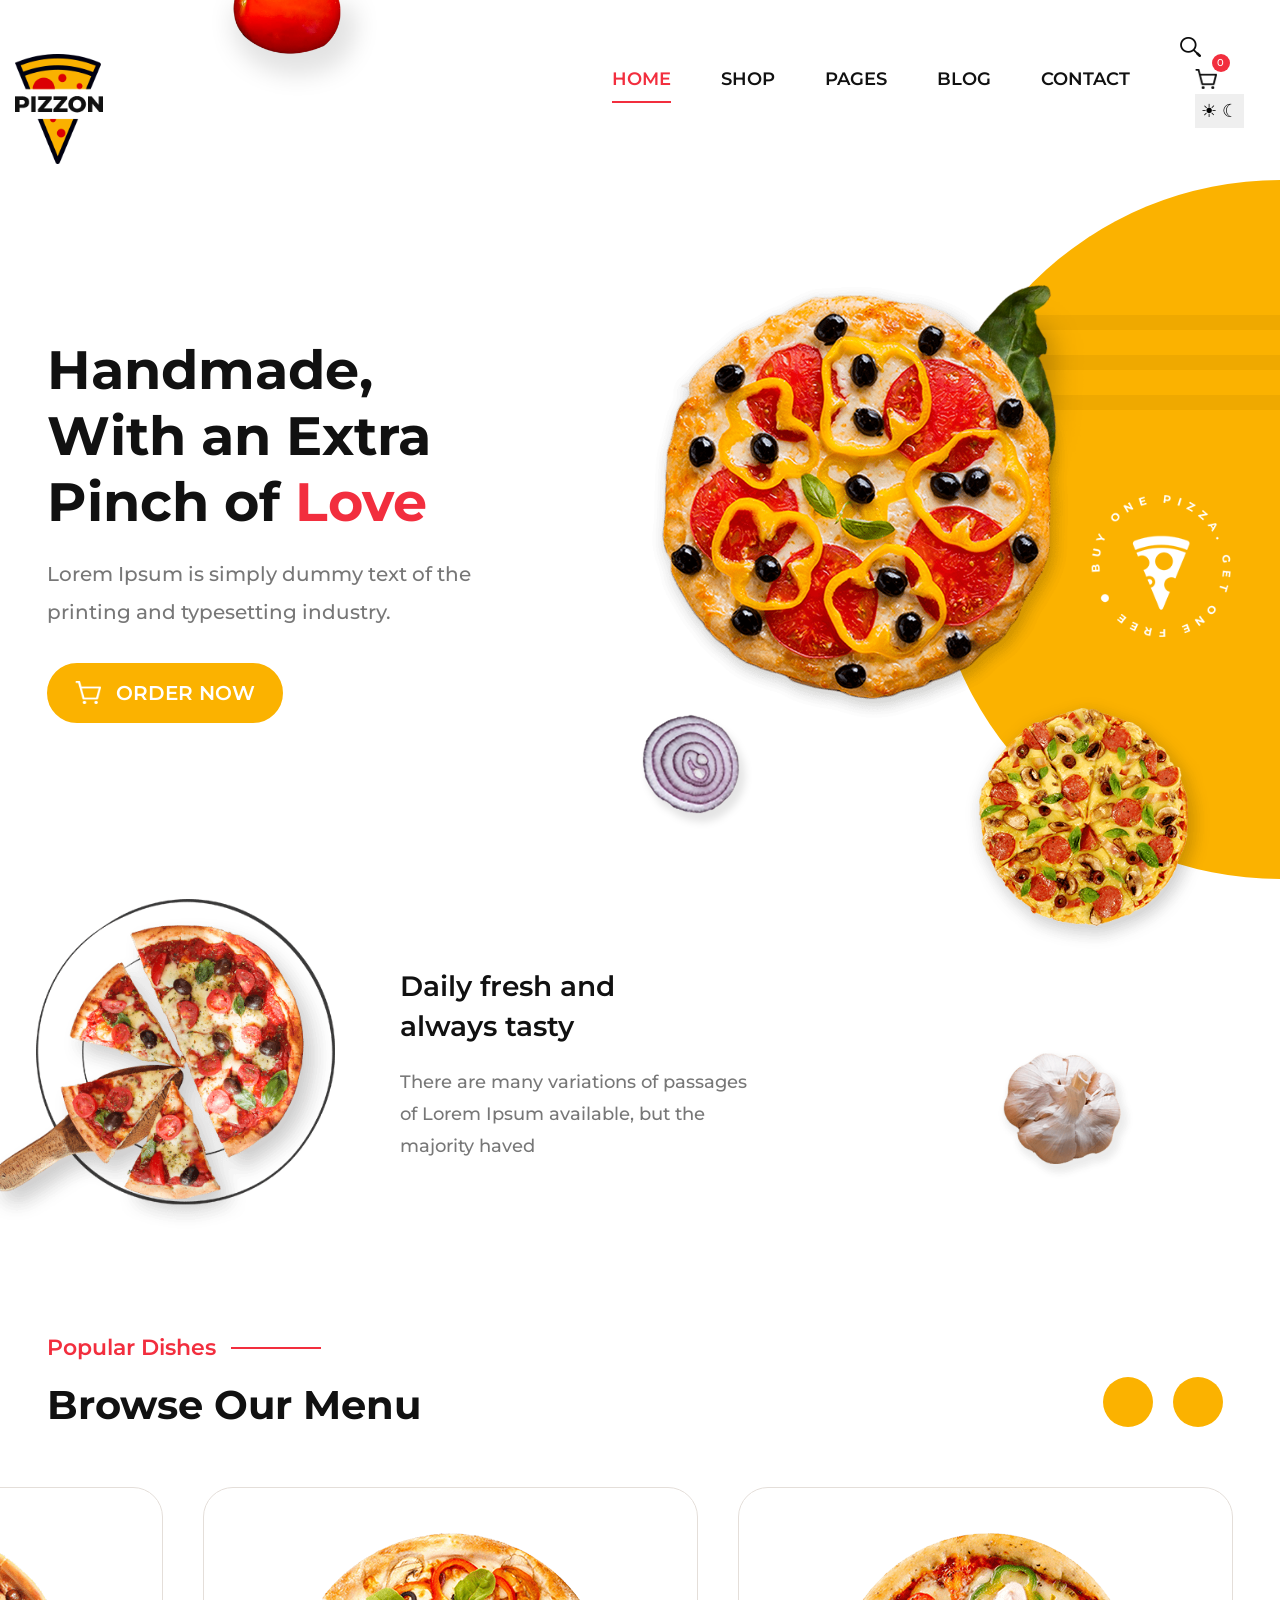
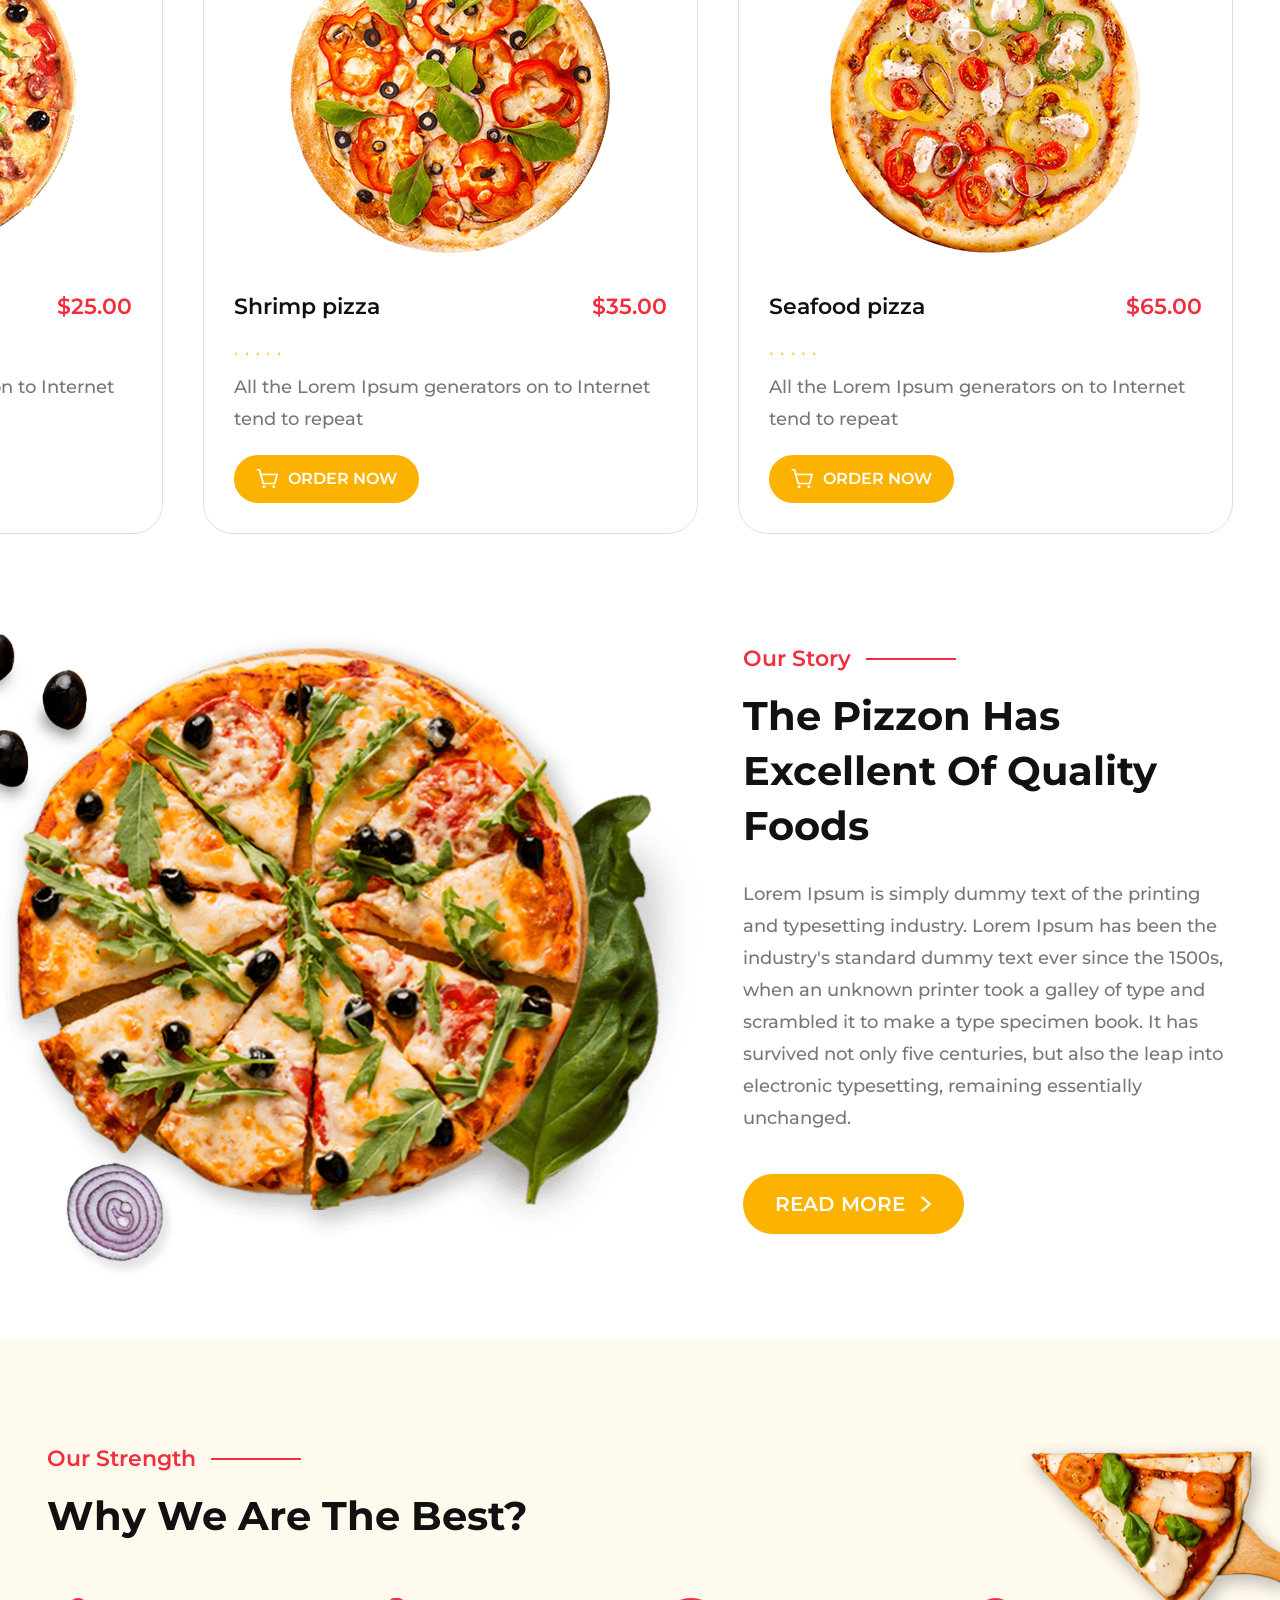
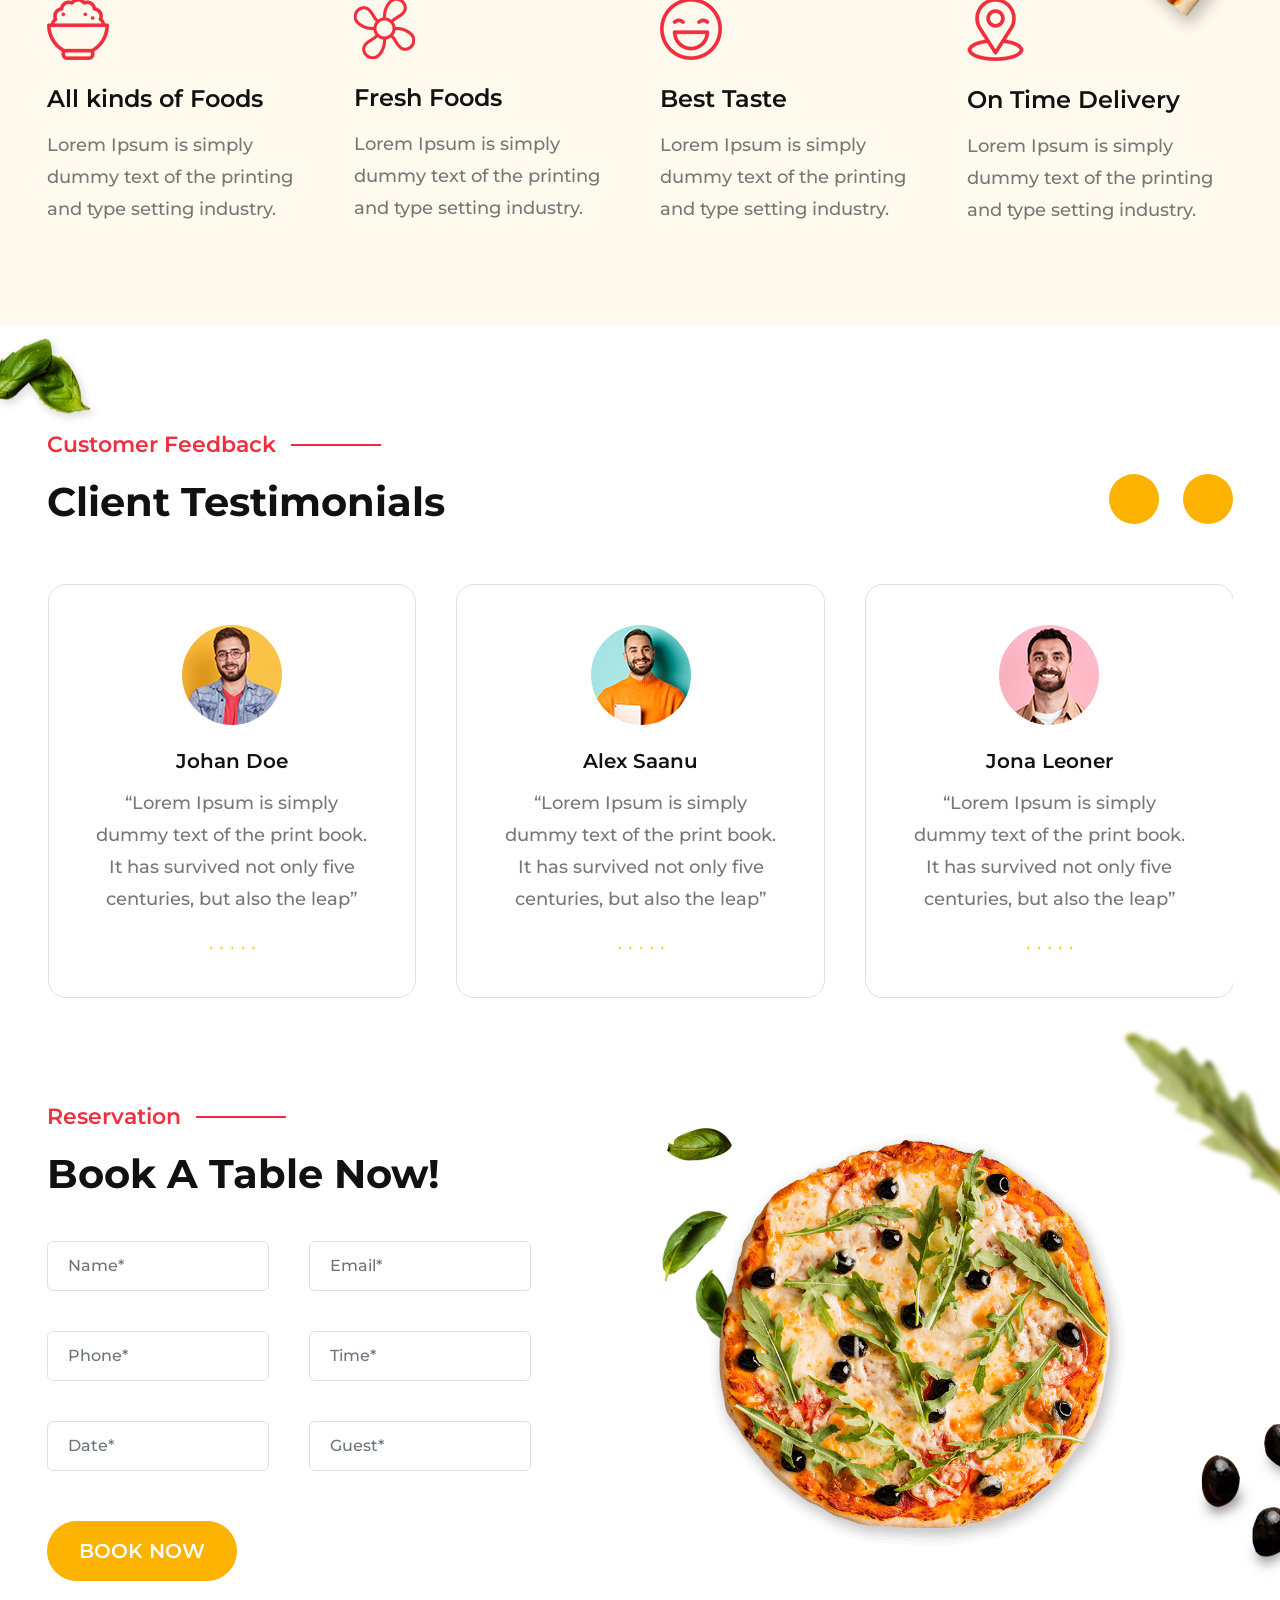
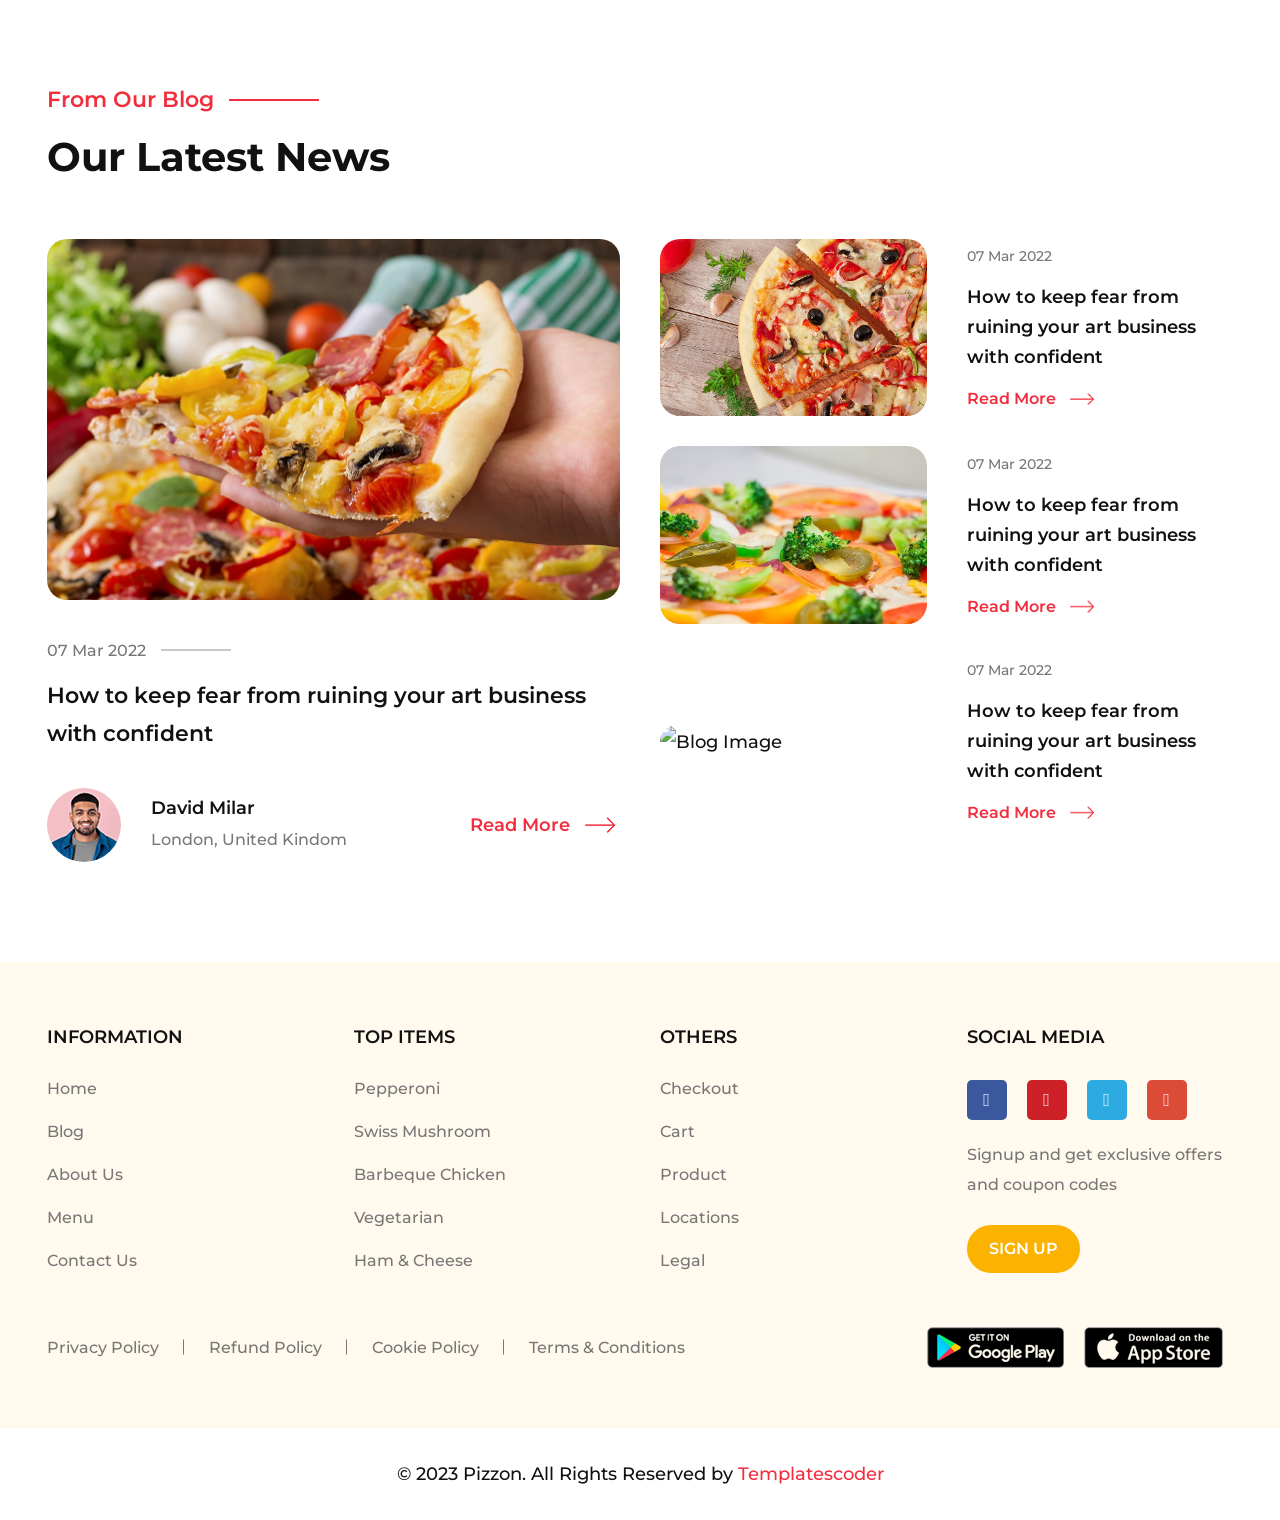
==== commit 847a46b9: "Add files via upload" ====
--- a/index.html
+++ b/index.html
@@ -1,1309 +1,1317 @@
-<!DOCTYPE html>
-<html lang="en">
-	<head>
-		<!-- Basic Page Needs -->
-		<title>Pizzon</title>
-		<meta charset="utf-8">
-		<meta name="viewport"
-			content="width=device-width, initial-scale=1, maximum-scale=1">
-
-		<!-- CSS -->
-		<link type="image/x-icon" href="images/favicon.png" rel="icon">
-		<link rel="stylesheet" type="text/css" href="css/font-awesome.min.css">
-		<link rel="stylesheet" type="text/css" href="css/bootstrap.min.css">
-		<link rel="stylesheet" type="text/css" href="css/owl.carousel.css">
-		<link rel="stylesheet" type="text/css" href="css/style.css">
-		<!-- Google Tag Manager -->
-		<script>(function(w,d,s,l,i){w[l]=w[l]||[];w[l].push({'gtm.start':
-new Date().getTime(),event:'gtm.js'});var f=d.getElementsByTagName(s)[0],
-j=d.createElement(s),dl=l!='dataLayer'?'&l='+l:'';j.async=true;j.src=
-'https://www.googletagmanager.com/gtm.js?id='+i+dl;f.parentNode.insertBefore(j,f);
-})(window,document,'script','dataLayer','GTM-PVTN7BBB');</script>
-		<!-- End Google Tag Manager -->
-	</head>
-	<body>
-		<!-- Google Tag Manager (noscript) -->
-		<noscript><iframe
-				src="https://www.googletagmanager.com/ns.html?id=GTM-PVTN7BBB"
-				height="0" width="0"
-				style="display:none;visibility:hidden"></iframe></noscript>
-		<!-- End Google Tag Manager (noscript) -->
-
-		<!-- Preloader Start -->
-		<div id="preloader" class="preloader">
-			<div class="preloader-box">
-				<div class="pizza-loader">
-					🍕
-				</div>
-
-				<div class="gk-creative">
-					<span>G</span>
-					<span>K</span>
-					<span>&nbsp;</span>
-					<span>P</span>
-					<span>I</span>
-					<span>Z</span>
-					<span>Z</span>
-					<span>E</span>
-					<span>R</span>
-					<span>I</span>
-					<span>A</span>
-
-				</div>
-
-				<div class="tagline">
-					Fresh From Oven To Your Table
-				</div>
-			</div>
-		</div>
-		<!-- Preloader End -->
-
-		<!-- Header Start -->
-		<header>
-			<div class="header-vacter">
-				<img src="images/header-img.png" alt="Vacter Image">
-			</div>
-			<div class="container-big">
-				<div class="header-inner">
-					<div class="row align-items-center">
-						<div class="col-xl-3 col-lg-3 col-md-3 col-5">
-							<div class="header-logo">
-								<a href="index.html"><img src="images/logo.png" alt="Brand Logo"></a>
-							</div>
-						</div>
-						<div class="col-xl-9 col-lg-9 col-md-9 col-7">
-							<div class="main-menu">
-								<div class="menu-toggle">
-									<span></span>
-								</div>
-								<div class="menu">
-									<div class="sidemenu-header">
-										<div class="sidemenu-logo">
-											<img src="images/logo.png" alt="Brand Logo">
-										</div>
-										<div class="sidemenu-close">
-											<span></span>
-										</div>
-									</div>
-									<ul>
-										<li class="active"><a href="index.html">Home</a></li>
-										<li>
-											<span class="opener"></span>
-											<a href="javascript:void(0)">Shop</a>
-											<ul class="dropdown-content">
-												<li><a href="shop-list.html">Shop List</a></li>
-												<li><a href="shop-detail.html">Shop Detail</a></li>
-												<li><a href="cart.html">Cart</a></li>
-												<li><a href="checkout.html">Checkout</a></li>
-											</ul>
-										</li>
-										<li>
-											<span class="opener"></span>
-											<a href="javascript:void(0)">Pages</a>
-											<ul class="dropdown-content">
-												<li><a href="about.html">About Us</a></li>
-												<li><a href="our-menu.html">Our Menu</a></li>
-												<li><a href="our-team.html">Our Team</a></li>
-												<li><a href="book-now.html">Book Now</a></li>
-												<li><a href="404.html">404 Page</a></li>
-											</ul>
-										</li>
-										<li>
-											<span class="opener"></span>
-											<a href="javascript:void(0)">Blog</a>
-											<ul class="dropdown-content">
-												<li><a href="blog-right.html">Blog Right</a></li>
-												<li><a href="blog-left.html">Blog Left</a></li>
-												<li><a href="blog-detail.html">Blog Detail</a></li>
-											</ul>
-										</li>
-										<li><a href="contact-us.html">Contact</a></li>
-									</ul>
-								</div>
-								<div class="icon-menu">
-									<ul>
-										<li class="search">
-											<a href="javascript:void(0)">
-												<img src="images/search-icon.png" class="normal-icon"
-													alt="Search Icon">
-												<img src="images/search-icon-2.png" class="hover-icon"
-													alt="Search Icon">
-											</a>
-										</li>
-										<li class="cart-slide position-r">
-											<a href="javascript:void(0)">
-												<img src="images/cart-icon.png" class="normal-icon" alt="Cart Icon">
-												<img src="images/cart-icon-2.png" class="hover-icon"
-													alt="Cart Icon">
-												<span class="cart-count">0</span>
-											</a>
-										</li>
-									</ul>
-								</div>
-							</div>
-						</div>
-					</div>
-				</div>
-			</div>
-		</header>
-		<!-- Header End -->
-
-		<!-- Start Of Main Div -->
-		<main class="main">
-
-			<!-- Start Of Home Banner -->
-			<section class="home-banner left-padding overflow-h">
-				<div class="black-jamun wow fadeInLeft animation-delay-5">
-					<img src="images/black-jamun.png" alt="Vacter Image">
-				</div>
-				<div class="home-onion wow fadeInUp animation-delay-5">
-					<img src="images/onion.png" alt="Vacter Image">
-				</div>
-				<div class="row align-items-center">
-					<div class="col-xl-5 col-lg-6 col-md-6 home-left-content wow fadeInLeft">
-						<div class="home-banner-content">
-							<h1 class="home-banner-title">Handmade, With an Extra Pinch of
-								<span>Love</span></h1>
-							<div class="home-banner-desc">
-								<p>Lorem Ipsum is simply dummy text of the printing and typesetting
-									industry.</p>
-							</div>
-							<a href="shop-list.html" class="btn-ct btn-large"><img
-									src="images/cart-icon-white.png" alt="Cart Icon"> Order Now</a>
-						</div>
-					</div>
-					<div class="col-xl-7 col-lg-6 col-md-6 home-right-img">
-						<div class="home-banner-img">
-							<div class="home-img wow fadeInRight animation-delay-5">
-								<div class="home-img-1">
-									<img src="images/banner-img.png" alt="banner-img">
-								</div>
-								<div class="home-leaf">
-									<img src="images/home-leaf.png" alt="home-leaf">
-								</div>
-							</div>
-							<div class="home-img-bottom wow fadeInUp animation-delay-5">
-								<img src="images/banner-img-bottom.png" alt="banner-img-bottom">
-							</div>
-							<div class="slider-round-box wow fadeInRight">
-								<div class="slider-round">
-									<span class="slider-round-line"></span>
-									<div class="buy-one-get">
-										<img src="images/buy-one-get.png" alt="Vacter Image">
-									</div>
-								</div>
-							</div>
-						</div>
-					</div>
-				</div>
-			</section>
-			<!-- End Of Home Banner -->
-
-			<!-- Start Of Daily Fresh -->
-			<section class="daily-fresh mb-150 overflow-h">
-				<div class="daily-fresh-inner">
-					<div class="fresh-img wow fadeInLeft">
-						<img src="images/daily-fresh.png" alt="Daily Fresh">
-					</div>
-					<div class="fresh-content wow fadeInUp">
-						<h3 class="title">Daily fresh and always tasty</h3>
-						<div class="fresh-des">
-							<p>There are many variations of passages of Lorem Ipsum available, but
-								the majority haved</p>
-						</div>
-					</div>
-				</div>
-				<div class="daily-fresh-vacter wow fadeInUp animation-delay-5">
-					<img src="images/daily-fresh-vacter.png" alt="Vacter icon">
-				</div>
-			</section>
-			<!-- End Of Daily Fresh -->
-
-			<!-- Start Of Our Menu -->
-			<section class="our-menu position-r mb-150">
-				<div class="our-menu-vacter wow fadeInRight">
-					<img src="images/tamato.png" alt="Vacter Image">
-				</div>
-				<div class="container">
-					<div class="section-heading wow fadeInLeft">
-						<h5 class="sub-title">Popular Dishes</h5>
-						<h2>Browse Our Menu</h2>
-					</div>
-				</div>
-				<div class="wow fadeInLeft">
-					<div class="our-menu-content right-padding">
-						<div class="menu-slider owl-carousel" id="index-menu-slider">
-							<div class="menu-item-box rotate-img">
-								<div class="menu-item-img">
-									<a href="shop-detail.html"><img src="images/pizza-4.png"
-											alt="Menu Image"></a>
-								</div>
-								<div class="menu-item-info">
-									<div class="menu-item-head">
-										<div class="menu-item-title">
-											<h5><a href="shop-detail.html">Cheese pizza</a></h5>
-										</div>
-										<div class="menu-item-price">
-											<span>$25.00</span>
-										</div>
-									</div>
-									<div class="item-rating">
-										<ul>
-											<li><i class="fa fa-star" aria-hidden="true"></i></li>
-											<li><i class="fa fa-star" aria-hidden="true"></i></li>
-											<li><i class="fa fa-star" aria-hidden="true"></i></li>
-											<li><i class="fa fa-star" aria-hidden="true"></i></li>
-											<li><i class="fa fa-star" aria-hidden="true"></i></li>
-										</ul>
-									</div>
-									<div class="menu-item-des">
-										<p>All the Lorem Ipsum generators on to Internet tend to repeat </p>
-									</div>
-									<div class="menu-item-order">
-										<a href="shop-detail.html" class="btn-ct btn-small"><img
-												src="images/cart-icon-white.png" alt="Cart Icon"> Order Now</a>
-									</div>
-								</div>
-							</div>
-							<div class="menu-item-box rotate-img">
-								<div class="menu-item-img">
-									<a href="shop-detail.html"><img src="images/pizza-1.png"
-											alt="Menu Image"></a>
-								</div>
-								<div class="menu-item-info">
-									<div class="menu-item-head">
-										<div class="menu-item-title">
-											<h5><a href="shop-detail.html">Shrimp pizza</a></h5>
-										</div>
-										<div class="menu-item-price">
-											<span>$35.00</span>
-										</div>
-									</div>
-									<div class="item-rating">
-										<ul>
-											<li><i class="fa fa-star" aria-hidden="true"></i></li>
-											<li><i class="fa fa-star" aria-hidden="true"></i></li>
-											<li><i class="fa fa-star" aria-hidden="true"></i></li>
-											<li><i class="fa fa-star" aria-hidden="true"></i></li>
-											<li><i class="fa fa-star" aria-hidden="true"></i></li>
-										</ul>
-									</div>
-									<div class="menu-item-des">
-										<p>All the Lorem Ipsum generators on to Internet tend to repeat </p>
-									</div>
-									<div class="menu-item-order">
-										<a href="shop-detail.html" class="btn-ct btn-small"><img
-												src="images/cart-icon-white.png" alt="Cart Icon"> Order Now</a>
-									</div>
-								</div>
-							</div>
-							<div class="menu-item-box rotate-img">
-								<div class="menu-item-img">
-									<a href="shop-detail.html"><img src="images/pizza-2.png"
-											alt="Menu Image"></a>
-								</div>
-								<div class="menu-item-info">
-									<div class="menu-item-head">
-										<div class="menu-item-title">
-											<h5><a href="shop-detail.html">Seafood pizza</a></h5>
-										</div>
-										<div class="menu-item-price">
-											<span>$65.00</span>
-										</div>
-									</div>
-									<div class="item-rating">
-										<ul>
-											<li><i class="fa fa-star" aria-hidden="true"></i></li>
-											<li><i class="fa fa-star" aria-hidden="true"></i></li>
-											<li><i class="fa fa-star" aria-hidden="true"></i></li>
-											<li><i class="fa fa-star" aria-hidden="true"></i></li>
-											<li><i class="fa fa-star" aria-hidden="true"></i></li>
-										</ul>
-									</div>
-									<div class="menu-item-des">
-										<p>All the Lorem Ipsum generators on to Internet tend to repeat </p>
-									</div>
-									<div class="menu-item-order">
-										<a href="shop-detail.html" class="btn-ct btn-small"><img
-												src="images/cart-icon-white.png" alt="Cart Icon"> Order Now</a>
-									</div>
-								</div>
-							</div>
-							<div class="menu-item-box rotate-img">
-								<div class="menu-item-img">
-									<a href="shop-detail.html"><img src="images/pizza-3.png"
-											alt="Menu Image"></a>
-								</div>
-								<div class="menu-item-info">
-									<div class="menu-item-head">
-										<div class="menu-item-title">
-											<h5><a href="shop-detail.html">Cheese pizza</a></h5>
-										</div>
-										<div class="menu-item-price">
-											<span>$45.00</span>
-										</div>
-									</div>
-									<div class="item-rating">
-										<ul>
-											<li><i class="fa fa-star" aria-hidden="true"></i></li>
-											<li><i class="fa fa-star" aria-hidden="true"></i></li>
-											<li><i class="fa fa-star" aria-hidden="true"></i></li>
-											<li><i class="fa fa-star" aria-hidden="true"></i></li>
-											<li><i class="fa fa-star" aria-hidden="true"></i></li>
-										</ul>
-									</div>
-									<div class="menu-item-des">
-										<p>All the Lorem Ipsum generators on to Internet tend to repeat </p>
-									</div>
-									<div class="menu-item-order">
-										<a href="shop-detail.html" class="btn-ct btn-small"><img
-												src="images/cart-icon-white.png" alt="Cart Icon"> Order Now</a>
-									</div>
-								</div>
-							</div>
-							<div class="menu-item-box rotate-img">
-								<div class="menu-item-img">
-									<a href="shop-detail.html"><img src="images/pizza-4.png"
-											alt="Menu Image"></a>
-								</div>
-								<div class="menu-item-info">
-									<div class="menu-item-head">
-										<div class="menu-item-title">
-											<h5><a href="shop-detail.html">Cheese pizza</a></h5>
-										</div>
-										<div class="menu-item-price">
-											<span>$25.00</span>
-										</div>
-									</div>
-									<div class="item-rating">
-										<ul>
-											<li><i class="fa fa-star" aria-hidden="true"></i></li>
-											<li><i class="fa fa-star" aria-hidden="true"></i></li>
-											<li><i class="fa fa-star" aria-hidden="true"></i></li>
-											<li><i class="fa fa-star" aria-hidden="true"></i></li>
-											<li><i class="fa fa-star" aria-hidden="true"></i></li>
-										</ul>
-									</div>
-									<div class="menu-item-des">
-										<p>All the Lorem Ipsum generators on to Internet tend to repeat </p>
-									</div>
-									<div class="menu-item-order">
-										<a href="shop-detail.html" class="btn-ct btn-small"><img
-												src="images/cart-icon-white.png" alt="Cart Icon"> Order Now</a>
-									</div>
-								</div>
-							</div>
-							<div class="menu-item-box rotate-img">
-								<div class="menu-item-img">
-									<a href="shop-detail.html"><img src="images/pizza-1.png"
-											alt="Menu Image"></a>
-								</div>
-								<div class="menu-item-info">
-									<div class="menu-item-head">
-										<div class="menu-item-title">
-											<h5><a href="shop-detail.html">Shrimp pizza</a></h5>
-										</div>
-										<div class="menu-item-price">
-											<span>$35.00</span>
-										</div>
-									</div>
-									<div class="item-rating">
-										<ul>
-											<li><i class="fa fa-star" aria-hidden="true"></i></li>
-											<li><i class="fa fa-star" aria-hidden="true"></i></li>
-											<li><i class="fa fa-star" aria-hidden="true"></i></li>
-											<li><i class="fa fa-star" aria-hidden="true"></i></li>
-											<li><i class="fa fa-star" aria-hidden="true"></i></li>
-										</ul>
-									</div>
-									<div class="menu-item-des">
-										<p>All the Lorem Ipsum generators on to Internet tend to repeat </p>
-									</div>
-									<div class="menu-item-order">
-										<a href="shop-detail.html" class="btn-ct btn-small"><img
-												src="images/cart-icon-white.png" alt="Cart Icon"> Order Now</a>
-									</div>
-								</div>
-							</div>
-							<div class="menu-item-box rotate-img">
-								<div class="menu-item-img">
-									<a href="shop-detail.html"><img src="images/pizza-2.png"
-											alt="Menu Image"></a>
-								</div>
-								<div class="menu-item-info">
-									<div class="menu-item-head">
-										<div class="menu-item-title">
-											<h5><a href="shop-detail.html">Seafood pizza</a></h5>
-										</div>
-										<div class="menu-item-price">
-											<span>$65.00</span>
-										</div>
-									</div>
-									<div class="item-rating">
-										<ul>
-											<li><i class="fa fa-star" aria-hidden="true"></i></li>
-											<li><i class="fa fa-star" aria-hidden="true"></i></li>
-											<li><i class="fa fa-star" aria-hidden="true"></i></li>
-											<li><i class="fa fa-star" aria-hidden="true"></i></li>
-											<li><i class="fa fa-star" aria-hidden="true"></i></li>
-										</ul>
-									</div>
-									<div class="menu-item-des">
-										<p>All the Lorem Ipsum generators on to Internet tend to repeat </p>
-									</div>
-									<div class="menu-item-order">
-										<a href="shop-detail.html" class="btn-ct btn-small"><img
-												src="images/cart-icon-white.png" alt="Cart Icon"> Order Now</a>
-									</div>
-								</div>
-							</div>
-							<div class="menu-item-box rotate-img">
-								<div class="menu-item-img">
-									<a href="shop-detail.html"><img src="images/pizza-3.png"
-											alt="Menu Image"></a>
-								</div>
-								<div class="menu-item-info">
-									<div class="menu-item-head">
-										<div class="menu-item-title">
-											<h5><a href="shop-detail.html">Cheese pizza</a></h5>
-										</div>
-										<div class="menu-item-price">
-											<span>$45.00</span>
-										</div>
-									</div>
-									<div class="item-rating">
-										<ul>
-											<li><i class="fa fa-star" aria-hidden="true"></i></li>
-											<li><i class="fa fa-star" aria-hidden="true"></i></li>
-											<li><i class="fa fa-star" aria-hidden="true"></i></li>
-											<li><i class="fa fa-star" aria-hidden="true"></i></li>
-											<li><i class="fa fa-star" aria-hidden="true"></i></li>
-										</ul>
-									</div>
-									<div class="menu-item-des">
-										<p>All the Lorem Ipsum generators on to Internet tend to repeat </p>
-									</div>
-									<div class="menu-item-order">
-										<a href="shop-detail.html" class="btn-ct btn-small"><img
-												src="images/cart-icon-white.png" alt="Cart Icon"> Order Now</a>
-									</div>
-								</div>
-							</div>
-						</div>
-					</div>
-				</div>
-			</section>
-			<!-- End Of Our Menu -->
-
-			<!-- Start Of Our Story -->
-			<section class="our-story right-padding position-r mb-150 overflow-h">
-				<div class="black-jamun wow fadeInLeft animation-delay-5">
-					<img src="images/black-jamun.png" alt="Vacter Image">
-				</div>
-				<div class="story-onion wow fadeInUp">
-					<img src="images/onion.png" alt="Vacter Image">
-				</div>
-				<div class="our-story-inner">
-					<div class="row align-items-center">
-						<div class="col-xl-7 col-lg-7 col-md-12 wow fadeInLeft order-md_2">
-							<div class="story-img text-center">
-								<img src="images/our-story.png" alt="Our Story">
-							</div>
-						</div>
-						<div class="col-xl-5 col-lg-5 col-md-12 wow fadeInRight order-md_1">
-							<div class="section-heading section-heading-right">
-								<h5 class="sub-title">Our Story</h5>
-								<h2>The Pizzon Has Excellent Of Quality Foods</h2>
-							</div>
-							<div class="story-content md-mb-40">
-								<div class="our-story-desc">
-									<p>Lorem Ipsum is simply dummy text of the printing and typesetting
-										industry. Lorem Ipsum has been the industry's standard dummy text ever
-										since the 1500s, when an unknown printer took a galley of type and
-										scrambled it to make a type specimen book. It has survived not only
-										five centuries, but also the leap into electronic typesetting,
-										remaining essentially unchanged.</p>
-								</div>
-								<a href="about.html" class="btn-ct right-arrow">Read More <img
-										src="images/right.png" alt="right icon"></a>
-							</div>
-						</div>
-					</div>
-				</div>
-			</section>
-			<!-- End Of Our Story -->
-
-			<!-- Start Of Our Strength -->
-			<section
-				class="our-strength position-r pt-150 pb-120 mb-150 bg-yellow overflow-h">
-				<div class="strength-vacter wow fadeInRight animation-delay-5">
-					<img src="images/strength-vacter.png" alt="Vacter Image">
-				</div>
-				<div class="container">
-					<div class="section-heading wow fadeInUp">
-						<h5 class="sub-title">Our Strength</h5>
-						<h2>Why We Are The Best?</h2>
-					</div>
-					<div class="row">
-						<div class="col-xl-3 col-lg-6 col-md-6 strength-box wow fadeInUp">
-							<div class="strength-icon">
-								<img src="images/all-kinds-of-foods.png" alt="All kinds of Foods">
-							</div>
-							<div class="strength-content">
-								<h4 class="strength-title">All kinds of Foods</h4>
-								<p>Lorem Ipsum is simply dummy text of the printing and type setting
-									industry.</p>
-							</div>
-						</div>
-						<div class="col-xl-3 col-lg-6 col-md-6 strength-box wow fadeInUp">
-							<div class="strength-icon">
-								<img src="images/fresh-foods.png" alt="Fresh Foods">
-							</div>
-							<div class="strength-content">
-								<h4 class="strength-title">Fresh Foods</h4>
-								<p>Lorem Ipsum is simply dummy text of the printing and type setting
-									industry.</p>
-							</div>
-						</div>
-						<div class="col-xl-3 col-lg-6 col-md-6 strength-box wow fadeInUp">
-							<div class="strength-icon">
-								<img src="images/best-taste.png" alt="Best Taste">
-							</div>
-							<div class="strength-content">
-								<h4 class="strength-title">Best Taste</h4>
-								<p>Lorem Ipsum is simply dummy text of the printing and type setting
-									industry.</p>
-							</div>
-						</div>
-						<div class="col-xl-3 col-lg-6 col-md-6 strength-box wow fadeInUp">
-							<div class="strength-icon">
-								<img src="images/on-time-delivery.png" alt="On Time Delivery">
-							</div>
-							<div class="strength-content">
-								<h4 class="strength-title">On Time Delivery</h4>
-								<p>Lorem Ipsum is simply dummy text of the printing and type setting
-									industry.</p>
-							</div>
-						</div>
-					</div>
-				</div>
-			</section>
-			<!-- End Of Our Strength -->
-
-			<!-- Start Of Feedback Part -->
-			<section class="feeddback-part position-r mb-150 overflow-h">
-				<div class="feeddback-vacter wow fadeInLeft animation-delay-5">
-					<img src="images/leaf.png" alt="Vacter Image">
-				</div>
-				<div class="container">
-					<div class="section-heading wow fadeInUp">
-						<h5 class="sub-title">Customer Feedback</h5>
-						<h2>Client Testimonials</h2>
-					</div>
-
-					<div class="testimonials-slider owl-carousel wow fadeInUp"
-						id="index-testi-slider">
-						<div class="testimonial-box">
-							<div class="client-image">
-								<img src="images/client-1.jpg" alt="Johan Doe">
-							</div>
-							<div class="client-info">
-								<div class="client-name">Johan Doe</div>
-								<div class="client-desc">
-									<p>“Lorem Ipsum is simply dummy text of the print book. It has survived
-										not only five centuries, but also the leap”</p>
-								</div>
-								<div class="testimonial-rating">
-									<ul>
-										<li><i class="fa fa-star" aria-hidden="true"></i></li>
-										<li><i class="fa fa-star" aria-hidden="true"></i></li>
-										<li><i class="fa fa-star" aria-hidden="true"></i></li>
-										<li><i class="fa fa-star" aria-hidden="true"></i></li>
-										<li><i class="fa fa-star" aria-hidden="true"></i></li>
-									</ul>
-								</div>
-							</div>
-						</div>
-						<div class="testimonial-box">
-							<div class="client-image">
-								<img src="images/client-2.jpg" alt="Alex Saanu">
-							</div>
-							<div class="client-info">
-								<div class="client-name">Alex Saanu</div>
-								<div class="client-desc">
-									<p>“Lorem Ipsum is simply dummy text of the print book. It has survived
-										not only five centuries, but also the leap”</p>
-								</div>
-								<div class="testimonial-rating">
-									<ul>
-										<li><i class="fa fa-star" aria-hidden="true"></i></li>
-										<li><i class="fa fa-star" aria-hidden="true"></i></li>
-										<li><i class="fa fa-star" aria-hidden="true"></i></li>
-										<li><i class="fa fa-star" aria-hidden="true"></i></li>
-										<li><i class="fa fa-star" aria-hidden="true"></i></li>
-									</ul>
-								</div>
-							</div>
-						</div>
-						<div class="testimonial-box">
-							<div class="client-image">
-								<img src="images/client-3.jpg" alt="Jona Leoner">
-							</div>
-							<div class="client-info">
-								<div class="client-name">Jona Leoner</div>
-								<div class="client-desc">
-									<p>“Lorem Ipsum is simply dummy text of the print book. It has survived
-										not only five centuries, but also the leap”</p>
-								</div>
-								<div class="testimonial-rating">
-									<ul>
-										<li><i class="fa fa-star" aria-hidden="true"></i></li>
-										<li><i class="fa fa-star" aria-hidden="true"></i></li>
-										<li><i class="fa fa-star" aria-hidden="true"></i></li>
-										<li><i class="fa fa-star" aria-hidden="true"></i></li>
-										<li><i class="fa fa-star" aria-hidden="true"></i></li>
-									</ul>
-								</div>
-							</div>
-						</div>
-						<div class="testimonial-box">
-							<div class="client-image">
-								<img src="images/client-4.jpg" alt="Takar Bowa">
-							</div>
-							<div class="client-info">
-								<div class="client-name">Takar Bowa</div>
-								<div class="client-desc">
-									<p>“Lorem Ipsum is simply dummy text of the print book. It has survived
-										not only five centuries, but also the leap”</p>
-								</div>
-								<div class="testimonial-rating">
-									<ul>
-										<li><i class="fa fa-star" aria-hidden="true"></i></li>
-										<li><i class="fa fa-star" aria-hidden="true"></i></li>
-										<li><i class="fa fa-star" aria-hidden="true"></i></li>
-										<li><i class="fa fa-star" aria-hidden="true"></i></li>
-										<li><i class="fa fa-star" aria-hidden="true"></i></li>
-									</ul>
-								</div>
-							</div>
-						</div>
-						<div class="testimonial-box">
-							<div class="client-image">
-								<img src="images/client-1.jpg" alt="Johan Doe">
-							</div>
-							<div class="client-info">
-								<div class="client-name">Johan Doe</div>
-								<div class="client-desc">
-									<p>“Lorem Ipsum is simply dummy text of the print book. It has survived
-										not only five centuries, but also the leap”</p>
-								</div>
-								<div class="testimonial-rating">
-									<ul>
-										<li><i class="fa fa-star" aria-hidden="true"></i></li>
-										<li><i class="fa fa-star" aria-hidden="true"></i></li>
-										<li><i class="fa fa-star" aria-hidden="true"></i></li>
-										<li><i class="fa fa-star" aria-hidden="true"></i></li>
-										<li><i class="fa fa-star" aria-hidden="true"></i></li>
-									</ul>
-								</div>
-							</div>
-						</div>
-						<div class="testimonial-box">
-							<div class="client-image">
-								<img src="images/client-2.jpg" alt="Alex Saanu">
-							</div>
-							<div class="client-info">
-								<div class="client-name">Alex Saanu</div>
-								<div class="client-desc">
-									<p>“Lorem Ipsum is simply dummy text of the print book. It has survived
-										not only five centuries, but also the leap”</p>
-								</div>
-								<div class="testimonial-rating">
-									<ul>
-										<li><i class="fa fa-star" aria-hidden="true"></i></li>
-										<li><i class="fa fa-star" aria-hidden="true"></i></li>
-										<li><i class="fa fa-star" aria-hidden="true"></i></li>
-										<li><i class="fa fa-star" aria-hidden="true"></i></li>
-										<li><i class="fa fa-star" aria-hidden="true"></i></li>
-									</ul>
-								</div>
-							</div>
-						</div>
-						<div class="testimonial-box">
-							<div class="client-image">
-								<img src="images/client-3.jpg" alt="Jona Leoner">
-							</div>
-							<div class="client-info">
-								<div class="client-name">Jona Leoner</div>
-								<div class="client-desc">
-									<p>“Lorem Ipsum is simply dummy text of the print book. It has survived
-										not only five centuries, but also the leap”</p>
-								</div>
-								<div class="testimonial-rating">
-									<ul>
-										<li><i class="fa fa-star" aria-hidden="true"></i></li>
-										<li><i class="fa fa-star" aria-hidden="true"></i></li>
-										<li><i class="fa fa-star" aria-hidden="true"></i></li>
-										<li><i class="fa fa-star" aria-hidden="true"></i></li>
-										<li><i class="fa fa-star" aria-hidden="true"></i></li>
-									</ul>
-								</div>
-							</div>
-						</div>
-						<div class="testimonial-box">
-							<div class="client-image">
-								<img src="images/client-4.jpg" alt="Takar Bowa">
-							</div>
-							<div class="client-info">
-								<div class="client-name">Takar Bowa</div>
-								<div class="client-desc">
-									<p>“Lorem Ipsum is simply dummy text of the print book. It has survived
-										not only five centuries, but also the leap”</p>
-								</div>
-								<div class="testimonial-rating">
-									<ul>
-										<li><i class="fa fa-star" aria-hidden="true"></i></li>
-										<li><i class="fa fa-star" aria-hidden="true"></i></li>
-										<li><i class="fa fa-star" aria-hidden="true"></i></li>
-										<li><i class="fa fa-star" aria-hidden="true"></i></li>
-										<li><i class="fa fa-star" aria-hidden="true"></i></li>
-									</ul>
-								</div>
-							</div>
-						</div>
-					</div>
-				</div>
-			</section>
-			<!-- End Of Feedback Part -->
-
-			<!-- Start Of Reservation Part -->
-			<section class="reservation-part left-padding mb-150 position-r overflow-h">
-				<div class="row align-items-center">
-					<div class="col-xl-5 col-lg-6 col-md-12">
-						<div class="section-heading section-heading-left wow fadeInLeft">
-							<h5 class="sub-title">Reservation</h5>
-							<h2>Book A Table Now!</h2>
-						</div>
-						<form class="book-form md-mb-40 wow fadeInLeft">
-							<div class="row">
-								<div class="col-xl-6 col-lg-6 col-md-6">
-									<div class="form-group">
-										<input type="text" name="text" class="form-control"
-											placeholder="Name*" required>
-									</div>
-								</div>
-								<div class="col-xl-6 col-lg-6 col-md-6">
-									<div class="form-group">
-										<input type="text" name="text" class="form-control"
-											placeholder="Email*" required>
-									</div>
-								</div>
-								<div class="col-xl-6 col-lg-6 col-md-6">
-									<div class="form-group">
-										<input type="text" name="text" class="form-control"
-											placeholder="Phone*" required>
-									</div>
-								</div>
-								<div class="col-xl-6 col-lg-6 col-md-6">
-									<div class="form-group">
-										<input type="text" name="text" class="form-control"
-											placeholder="Time*" required>
-									</div>
-								</div>
-								<div class="col-xl-6 col-lg-6 col-md-6">
-									<div class="form-group">
-										<input type="text" name="text" class="form-control"
-											placeholder="Date*" required>
-									</div>
-								</div>
-								<div class="col-xl-6 col-lg-6 col-md-6">
-									<div class="form-group">
-										<input type="text" name="text" class="form-control"
-											placeholder="Guest*" required>
-									</div>
-								</div>
-								<div class="form-button">
-									<button class="btn-ct">Book Now</button>
-								</div>
-							</div>
-						</form>
-					</div>
-					<div class="col-xl-7 col-lg-6 col-md-12 text-center">
-						<div class="reservation-pizza position-r wow fadeInRight">
-							<div class="book-leaf book-leaf-1">
-								<img src="images/leaf-1.png" alt="Leaf">
-							</div>
-							<div class="book-leaf book-leaf-2">
-								<img src="images/leaf-2.png" alt="Leaf">
-							</div>
-							<div class="book-leaf book-leaf-3">
-								<img src="images/leaf-3.png" alt="Leaf">
-							</div>
-							<img src="images/reservation-pizza.png" class="position-r" alt="Pizza">
-						</div>
-					</div>
-				</div>
-				<div class="book-jamun wow fadeInRight animation-delay-5">
-					<img src="images/book-jamun.png" alt="Jamun">
-				</div>
-				<div class="book-leaf-big wow fadeInRight animation-delay-5">
-					<img src="images/book-leaf.png" alt="Leaf">
-				</div>
-			</section>
-			<!-- End Of Reservation Part -->
-
-			<!-- Start Of Our Blog -->
-			<section class="our-blog mb-150 overflow-h">
-				<div class="container">
-					<div class="section-heading wow fadeInUp">
-						<h5 class="sub-title">From Our Blog</h5>
-						<h2>Our Latest News</h2>
-					</div>
-					<div class="row">
-						<div class="col-xl-6 col-lg-6 col-md-12">
-							<div class="blog-singel-list wow fadeInLeft">
-								<div class="blog-img">
-									<a href="blog-detail.html"><img src="images/blog-1.jpg"
-											alt="Blog Image"></a>
-								</div>
-								<div class="blog-list-content">
-									<div class="blog-date"><span>07 Mar 2022 </span></div>
-									<h5 class="blog-title"><a href="blog-detail.html">How to keep fear from
-											ruining your art business with confident</a></h5>
-									<div class="blog-author">
-										<div class="author">
-											<div class="author-detail">
-												<div class="author-img">
-													<img src="images/blog-author.png" alt="David Milar">
-												</div>
-												<div class="author-name">
-													<h6>David Milar</h6>
-													<span class="author-location">London, United Kindom</span>
-												</div>
-											</div>
-										</div>
-										<div class="read-link">
-											<a href="blog-detail.html" class="read-more">Read More <img
-													src="images/right-arrow-red.png" alt="Right Arrow"></a>
-										</div>
-									</div>
-								</div>
-							</div>
-						</div>
-						<div class="col-xl-6 col-lg-6 col-md-12">
-							<div class="blog-list-box wow fadeInRight">
-								<div class="blog-list-row">
-									<div class="row align-items-center">
-										<div class="col-xl-6 col-lg-7 col-md-12">
-											<div class="blog-img">
-												<a href="blog-detail.html"><img src="images/blog-2.jpg"
-														alt="Blog Image"></a>
-											</div>
-										</div>
-										<div class="col-xl-6 col-lg-5 col-md-12">
-											<div class="blog-date"><span>07 Mar 2022 </span></div>
-											<h6 class="blog-title"><a href="blog-detail.html">How to keep fear
-													from ruining your art business with confident</a></h6>
-											<a href="blog-detail.html" class="read-more">Read More <img
-													src="images/right-arrow-red.png" alt="Right Arrow"></a>
-										</div>
-									</div>
-								</div>
-								<div class="blog-list-row">
-									<div class="row align-items-center">
-										<div class="col-xl-6 col-lg-7 col-md-12">
-											<div class="blog-img">
-												<a href="blog-detail.html"><img src="images/blog-3.jpg"
-														alt="Blog Image"></a>
-											</div>
-										</div>
-										<div class="col-xl-6 col-lg-5 col-md-12">
-											<div class="blog-date"><span>07 Mar 2022 </span></div>
-											<h6 class="blog-title"><a href="blog-detail.html">How to keep fear
-													from ruining your art business with confident</a></h6>
-											<a href="blog-detail.html" class="read-more">Read More <img
-													src="images/right-arrow-red.png" alt="Right Arrow"></a>
-										</div>
-									</div>
-								</div>
-								<div class="blog-list-row">
-									<div class="row align-items-center">
-										<div class="col-xl-6 col-lg-7 col-md-12">
-											<div class="blog-img">
-												<a href="blog-detail.html"><img src="images/blog-4.jpg"
-														alt="Blog Image"></a>
-											</div>
-										</div>
-										<div class="col-xl-6 col-lg-5 col-md-12">
-											<div class="blog-date"><span>07 Mar 2022 </span></div>
-											<h6 class="blog-title"><a href="blog-detail.html">How to keep fear
-													from ruining your art business with confident</a></h6>
-											<a href="blog-detail.html" class="read-more">Read More <img
-													src="images/right-arrow-red.png" alt="Right Arrow"></a>
-										</div>
-									</div>
-								</div>
-							</div>
-						</div>
-					</div>
-				</div>
-			</section>
-			<!-- End Of Our Blog -->
-
-		</main>
-		<!-- End Of Main Div -->
-
-		<!-- Start Of Footer -->
-		<footer>
-			<div class="footer ptb-100 bg-yellow position-r overflow-h">
-				<div class="footer-pattern-1 wow fadeInLeft animation-delay-5">
-					<img src="images/logo.png" alt="logo">
-				</div>
-				<div class="footer-pattern-2 wow fadeInRight animation-delay-5">
-					<img src="images/footer-pattern.png" alt="footer-pattern">
-				</div>
-				<div class="container">
-					<div class="row">
-						<div class="col-xl-3 col-lg-6 col-md-6 footer-box wow fadeInUp">
-							<h6 class="footer-title text-uppercase">Information</h6>
-							<ul class="footer-menu">
-								<li><a href="index.html">Home</a></li>
-								<li><a href="blog-left.html">Blog</a></li>
-								<li><a href="about.html">About Us</a></li>
-								<li><a href="our-menu.html">Menu</a></li>
-								<li><a href="contact-us.html">Contact Us</a></li>
-							</ul>
-						</div>
-						<div class="col-xl-3 col-lg-6 col-md-6 footer-box wow fadeInUp">
-							<h6 class="footer-title text-uppercase">Top Items</h6>
-							<ul class="footer-menu">
-								<li><a href="#">Pepperoni</a></li>
-								<li><a href="#">Swiss Mushroom</a></li>
-								<li><a href="#">Barbeque Chicken</a></li>
-								<li><a href="#">Vegetarian</a></li>
-								<li><a href="#">Ham & Cheese</a></li>
-							</ul>
-						</div>
-						<div class="col-xl-3 col-lg-6 col-md-6 footer-box wow fadeInUp">
-							<h6 class="footer-title text-uppercase">Others</h6>
-							<ul class="footer-menu">
-								<li><a href="checkout.html">Checkout</a></li>
-								<li><a href="cart.html">Cart</a></li>
-								<li><a href="#">Product</a></li>
-								<li><a href="#">Locations</a></li>
-								<li><a href="#">Legal</a></li>
-							</ul>
-						</div>
-						<div class="col-xl-3 col-lg-6 col-md-6 footer-box wow fadeInUp">
-							<h6 class="footer-title text-uppercase">Social Media</h6>
-							<ul class="footer-social">
-								<li><a href="#" class="facebook"><i class="fa fa-facebook"
-											aria-hidden="true"></i></a></li>
-								<li><a href="#" class="pinterest"><i class="fa fa-pinterest-p"
-											aria-hidden="true"></i></a></li>
-								<li><a href="#" class="twitter"><i class="fa fa-twitter"
-											aria-hidden="true"></i></a></li>
-								<li><a href="#" class="instagram"><i class="fa fa-instagram"
-											aria-hidden="true"></i></a></li>
-							</ul>
-							<div class="footer-offers-text">
-								<p>Signup and get exclusive offers and coupon codes</p>
-							</div>
-							<div class="footer-sign-up">
-								<a href="#" class="btn-ct btn-small">Sign Up</a>
-							</div>
-						</div>
-						<div class="col-xl-12 col-lg-12 col-md-12 terms-menu">
-							<div class="row align-items-center">
-								<div class="col-xl-8 col-lg-9 col-md-12 wow fadeInLeft">
-									<ul class="policy-menu">
-										<li><a href="#">Privacy Policy</a></li>
-										<li><a href="#">Refund Policy</a></li>
-										<li><a href="#">Cookie Policy</a></li>
-										<li><a href="#">Terms & Conditions</a></li>
-									</ul>
-								</div>
-								<div class="col-xl-4 col-lg-3 col-md-12 wow fadeInRight">
-									<ul class="app-list">
-										<li><a href="#"><img src="images/google-play.png"
-													alt="Google Play"></a></li>
-										<li><a href="#"><img src="images/app-stor.png"
-													alt="App Stor"></a></li>
-									</ul>
-								</div>
-							</div>
-						</div>
-					</div>
-				</div>
-			</div>
-			<div class="copyright">
-				<div class="container">
-					<div class="text-center">
-						<p>&#169; 2023 Pizzon. All Rights Reserved by <a
-								href="#">Templatescoder</a></p>
-					</div>
-				</div>
-			</div>
-		</footer>
-		<!-- End Of Footer -->
-
-		<!-- Start Of Search Popup -->
-		<div class="search-popup">
-			<div class="search-overlay"></div>
-			<div class="search-form">
-				<button class="close"></button>
-				<form>
-					<input type="text" name="search" placeholder="What are you looking for?"
-						class="search-input">
-					<button type="submit"><img src="images/search-icon-white.png"
-							alt="Search Icon"></button>
-				</form>
-			</div>
-		</div>
-		<!-- End Of Search Popup -->
-
-		<!-- Start Of Cart Drawer -->
-		<div class="cart-drawer">
-			<div class="bg-overlay"></div>
-			<div class="drawer-content">
-				<div class="w-100">
-					<div class="cart-header">
-						<h6 class="title text-uppercase">SHOPPING CART</h6>
-						<button class="close"></button>
-					</div>
-					<div class="cart-list">
-						<div class="cart-list-inner">
-							<div class="cart-item">
-								<div class="item-image">
-									<a href="shop-detail.html"><img src="images/pizza-1.png"
-											alt="Item Image"></a>
-								</div>
-								<div class="item-detl">
-									<div class="item-name">
-										<a href="shop-detail.html">Shrimp pizza</a>
-										<a class="item-remove" href="#"><img src="images/delete.png"
-												alt="delete"></a>
-									</div>
-									<div class="item-price">
-										<span>$35.00</span>
-									</div>
-									<div class="quantity-editer">
-										<div class="quantity">
-											<button type="button" class="sub minus">-</button>
-											<input class="count" name="quantity" type="number" value="1" min="1"
-												max="10">
-											<button type="button" class="add plus">+</button>
-										</div>
-									</div>
-								</div>
-							</div>
-							<div class="cart-item">
-								<div class="item-image">
-									<a href="shop-detail.html"><img src="images/pizza-2.png"
-											alt="Item Image"></a>
-								</div>
-								<div class="item-detl">
-									<div class="item-name">
-										<a href="shop-detail.html">Seafood pizza</a>
-										<a class="item-remove" href="#"><img src="images/delete.png"
-												alt="delete"></a>
-									</div>
-									<div class="item-price">
-										<span>$65.00</span>
-									</div>
-									<div class="quantity-editer">
-										<div class="quantity">
-											<button type="button" class="sub minus">-</button>
-											<input class="count" name="quantity" type="number" value="1" min="1"
-												max="10">
-											<button type="button" class="add plus">+</button>
-										</div>
-									</div>
-								</div>
-							</div>
-							<div class="cart-item">
-								<div class="item-image">
-									<a href="shop-detail.html"><img src="images/pizza-3.png"
-											alt="Item Image"></a>
-								</div>
-								<div class="item-detl">
-									<div class="item-name">
-										<a class="item-title" href="shop-detail.html">Cheese pizza</a>
-										<a class="item-remove" href="#"><img src="images/delete.png"
-												alt="delete"></a>
-									</div>
-									<div class="item-price">
-										<span>$45.00</span>
-									</div>
-									<div class="quantity-editer">
-										<div class="quantity">
-											<button type="button" class="sub minus">-</button>
-											<input class="count" name="quantity" type="number" value="1" min="1"
-												max="10">
-											<button type="button" class="add plus">+</button>
-										</div>
-									</div>
-								</div>
-							</div>
-						</div>
-					</div>
-				</div>
-				<div class="cart-footer">
-					<div class="sub-total">
-						<strong>Subtotal:</strong> <span class="sprice">$66.70</span>
-					</div>
-					<div class="cart-footer-des">
-						<p>Taxes and shipping calculated at checkout</p>
-					</div>
-					<div class="cart-button">
-						<ul>
-							<li><a href="cart.html" class="btn-ct btn-small">View Cart</a></li>
-							<li><a href="checkout.html"
-									class="btn-ct btn-small subtotal">Checkout</a></li>
-						</ul>
-					</div>
-				</div>
-			</div>
-		</div>
-		<!-- End Of Cart Drawer -->
-
-		<!-- Start Of Js -->
-		<script src="js/jquery-3.4.1.min.js"></script>
-		<script src="js/bootstrap.min.js"></script>
-		<script src="js/animation.js"></script>
-		<script src="js/owl.carousel.min.js"></script>
-		<script src="js/pizzon.js"></script>
- 
-		<!-- ✅ Admin Panel Inject: Menu Items + Testimonials for index.html -->   
-		<script>
-	(function () {
-	  var MENU_KEY  = 'pizzon_menu_items';
-	  var TESTI_KEY = 'pizzon_testimonials';
-
-	  /* ── Styles ── */
-	  function addStyles() {
-	    if (document.getElementById('adm-idx-style')) return;
-	    var s = document.createElement('style');
-	    s.id = 'adm-idx-style';
-	    s.textContent =
-	      '.adm-menu-item .menu-item-img{overflow:hidden}' +
-	      '.adm-menu-item .menu-item-img img{width:100%;height:200px;object-fit:cover;display:block}' +
-	      '.adm-badge{position:absolute;top:10px;left:10px;padding:3px 10px;border-radius:50px;' +
-	      'font-size:11px;font-weight:700;text-transform:uppercase;letter-spacing:.05em;z-index:2;pointer-events:none}' +
-	      '.adm-new{background:#e8f5e9;color:#2e7d32}' +
-	      '.adm-hot{background:#fde8e8;color:#e53935}' +
-	      '.adm-offer{background:#fff3e0;color:#e65100}' +
-	      '.adm-testi .client-image img{width:80px;height:80px;object-fit:cover;border-radius:50%;border:3px solid #FFC107}';
-	    document.head.appendChild(s);
-	  }
-
-	  /* ════ MENU ITEMS ════ */
-	  function buildMenuCard(item) {
-	    var imgSrc = item.img ? item.img : 'images/pizza-1.png';
-	    var badge = item.badge
-	      ? '<span class="adm-badge adm-' + item.badge + '">' + item.badge + '</span>' : '';
-	    var stars = '';
-	    for (var i = 0; i < 5; i++)
-	      stars += '<li><i class="fa fa-star' + (i >= item.stars ? '-o' : '') + '" aria-hidden="true"></i></li>';
-	    return '<div class="menu-item-box rotate-img adm-menu-item" data-aid="' + item.id + '" style="position:relative">'
-	      + '<div class="menu-item-img" style="position:relative">'
-	      + '<a href="shop-detail.html"><img src="' + imgSrc + '" alt="' + item.name + '"></a>'
-	      + badge
-	      + '</div>'
-	      + '<div class="menu-item-info">'
-	      + '<div class="menu-item-head">'
-	      + '<div class="menu-item-title"><h5><a href="shop-detail.html">' + item.name + '</a></h5></div>'
-	      + '<div class="menu-item-price"><span>$' + parseFloat(item.price).toFixed(2) + '</span></div>'
-	      + '</div>'
-	      + '<div class="item-rating"><ul>' + stars + '</ul></div>'
-	      + '<div class="menu-item-des"><p>' + (item.desc || '') + '</p></div>'
-	      + '<div class="menu-item-order">'
-	      + '<a href="shop-detail.html" class="btn-ct btn-small">'
-	      + '<img src="images/cart-icon-white.png" alt="Cart Icon"> Order Now</a>'
-	      + '</div></div></div>';
-	  }
-
-	  function injectMenuItems() {
-	    document.querySelectorAll('.adm-menu-item').forEach(function(el){ el.remove(); });
-	    var raw = localStorage.getItem(MENU_KEY);
-	    if (!raw) return;
-	    var items; try { items = JSON.parse(raw); } catch(e){ return; }
-	    if (!items || !items.length) return;
-	    var slider = document.getElementById('index-menu-slider');
-	    if (!slider) return;
-	    items.forEach(function(item) {
-	      slider.insertAdjacentHTML('beforeend', buildMenuCard(item));
-	    });
-	    /* reinit owl carousel */
-	    reinitOwl(slider);
-	  }
-
-	  /* ════ TESTIMONIALS ════ */
-	  function buildTestiCard(t) {
-	    var imgSrc = t.img ? t.img : 'images/client-1.jpg';
-	    var stars = '';
-	    for (var i = 0; i < 5; i++)
-	      stars += '<li><i class="fa fa-star' + (i >= t.stars ? '-o' : '') + '" aria-hidden="true"></i></li>';
-	    return '<div class="testimonial-box adm-testi" data-tid="' + t.id + '">'
-	      + '<div class="client-image"><img src="' + imgSrc + '" alt="' + t.name + '"></div>'
-	      + '<div class="client-info">'
-	      + '<div class="client-name">' + t.name + '</div>'
-	      + '<div class="client-desc"><p>&#8220;' + t.review + '&#8221;</p></div>'
-	      + '<div class="testimonial-rating"><ul>' + stars + '</ul></div>'
-	      + '</div></div>';
-	  }
-
-	  function injectTestimonials() {
-	    document.querySelectorAll('.adm-testi').forEach(function(el){ el.remove(); });
-	    var raw = localStorage.getItem(TESTI_KEY);
-	    if (!raw) return;
-	    var items; try { items = JSON.parse(raw); } catch(e){ return; }
-	    if (!items || !items.length) return;
-	    var slider = document.getElementById('index-testi-slider');
-	    if (!slider) return;
-	    items.forEach(function(t) {
-	      slider.insertAdjacentHTML('beforeend', buildTestiCard(t));
-	    });
-	    reinitOwl(slider);
-	  }
-
-	  /* ── Reinit owl carousel ── */
-	  function reinitOwl(el) {
-	    if (!window.jQuery || !jQuery.fn.owlCarousel) return;
-	    try {
-	      var $el = jQuery(el);
-	      if ($el.hasClass('owl-loaded')) { $el.trigger('destroy.owl.carousel'); $el.removeClass('owl-loaded owl-drag'); }
-	      $el.owlCarousel({
-	        loop: true, margin: 30, nav: false, dots: true,
-	        autoplay: true, autoplayTimeout: 3000,
-	        responsive: { 0:{items:1}, 600:{items:2}, 1000:{items:3} }
-	      });
-	    } catch(e) {}
-	  }
-
-	  /* ── Init ── */
-	  function init() {
-	    addStyles();
-	    injectMenuItems();
-	    injectTestimonials();
-	    window.addEventListener('storage', function(e) {
-	      if (e.key === MENU_KEY)  injectMenuItems();
-	      if (e.key === TESTI_KEY) injectTestimonials();
-	    });
-	  }
-
-	  /* wait for owl carousel to be initialized by pizzon.js first */
-	  if (document.readyState === 'loading') {
-	    document.addEventListener('DOMContentLoaded', function(){ setTimeout(init, 800); });
-	  } else {
-	    setTimeout(init, 800);
-	  }
-	})();
-	</script>
-		<script defer
-			src="https://static.cloudflareinsights.com/beacon.min.js/v833ccba57c9e4d2798f2e76cebdd09a11778172276447"
-			integrity="sha512-57MDmcccJXYtNnH+ZiBwzC4jb2rvgVCEokYN+L/nLlmO8rfYT/gIpW2A569iJ/3b+0UEasghjuZH/ma3wIs/EQ=="
-			data-cf-beacon='{"version":"2024.11.0","token":"95ce996e22464a04b4191c57cd580e67","r":1,"server_timing":{"name":{"cfCacheStatus":true,"cfEdge":true,"cfExtPri":true,"cfL4":true,"cfOrigin":true,"cfSpeedBrain":true},"location_startswith":null}}'
-			crossorigin="anonymous"></script>
-	</body>
+<!DOCTYPE html>
+<html lang="en">
+	<head>
+		<!-- Basic Page Needs -->
+		<title>Pizzon</title>
+		<meta charset="utf-8">
+		<meta name="viewport"
+			content="width=device-width, initial-scale=1, maximum-scale=1">
+
+		<!-- CSS -->
+		<link type="image/x-icon" href="images/favicon.png" rel="icon">
+		<link rel="stylesheet" type="text/css" href="css/font-awesome.min.css">
+		<link rel="stylesheet" type="text/css" href="css/bootstrap.min.css">
+		<link rel="stylesheet" type="text/css" href="css/owl.carousel.css">
+		<link rel="stylesheet" type="text/css" href="css/style.css">
+		<link rel="stylesheet" type="text/css" href="css/dark-theme.css">
+		<!-- Google Tag Manager -->
+		<script>(function(w,d,s,l,i){w[l]=w[l]||[];w[l].push({'gtm.start':
+new Date().getTime(),event:'gtm.js'});var f=d.getElementsByTagName(s)[0],
+j=d.createElement(s),dl=l!='dataLayer'?'&l='+l:'';j.async=true;j.src=
+'https://www.googletagmanager.com/gtm.js?id='+i+dl;f.parentNode.insertBefore(j,f);
+})(window,document,'script','dataLayer','GTM-PVTN7BBB');</script>
+		<!-- End Google Tag Manager -->
+	</head>
+	<body>
+		<!-- Google Tag Manager (noscript) -->
+		<noscript><iframe
+				src="https://www.googletagmanager.com/ns.html?id=GTM-PVTN7BBB"
+				height="0" width="0"
+				style="display:none;visibility:hidden"></iframe></noscript>
+		<!-- End Google Tag Manager (noscript) -->
+
+		<!-- Preloader Start -->
+		<div id="preloader" class="preloader">
+			<div class="preloader-box">
+				<div class="pizza-loader">
+					🍕
+				</div>
+
+				<div class="gk-creative">
+					<span>G</span>
+					<span>K</span>
+					<span>&nbsp;</span>
+					<span>P</span>
+					<span>I</span>
+					<span>Z</span>
+					<span>Z</span>
+					<span>E</span>
+					<span>R</span>
+					<span>I</span>
+					<span>A</span>
+
+				</div>
+
+				<div class="tagline">
+					Fresh From Oven To Your Table
+				</div>
+			</div>
+		</div>
+		<!-- Preloader End -->
+
+		<!-- Header Start -->
+		<header>
+			<div class="header-vacter">
+				<img src="images/header-img.png" alt="Vacter Image">
+			</div>
+			<div class="container-big">
+				<div class="header-inner">
+					<div class="row align-items-center">
+						<div class="col-xl-3 col-lg-3 col-md-3 col-5">
+							<div class="header-logo">
+								<a href="index.html"><img src="images/logo.png" alt="Brand Logo"></a>
+							</div>
+						</div>
+						<div class="col-xl-9 col-lg-9 col-md-9 col-7">
+							<div class="main-menu">
+								<div class="menu-toggle">
+									<span></span>
+								</div>
+								<div class="menu">
+									<div class="sidemenu-header">
+										<div class="sidemenu-logo">
+											<img src="images/logo.png" alt="Brand Logo">
+										</div>
+										<div class="sidemenu-close">
+											<span></span>
+										</div>
+									</div>
+									<ul>
+										<li class="active"><a href="index.html">Home</a></li>
+										<li>
+											<span class="opener"></span>
+											<a href="javascript:void(0)">Shop</a>
+											<ul class="dropdown-content">
+												<li><a href="shop-list.html">Shop List</a></li>
+												<li><a href="shop-detail.html">Shop Detail</a></li>
+												<li><a href="cart.html">Cart</a></li>
+												<li><a href="checkout.html">Checkout</a></li>
+											</ul>
+										</li>
+										<li>
+											<span class="opener"></span>
+											<a href="javascript:void(0)">Pages</a>
+											<ul class="dropdown-content">
+												<li><a href="about.html">About Us</a></li>
+												<li><a href="our-menu.html">Our Menu</a></li>
+												<li><a href="our-team.html">Our Team</a></li>
+												<li><a href="book-now.html">Book Now</a></li>
+												<li><a href="404.html">404 Page</a></li>
+											</ul>
+										</li>
+										<li>
+											<span class="opener"></span>
+											<a href="javascript:void(0)">Blog</a>
+											<ul class="dropdown-content">
+												<li><a href="blog-right.html">Blog Right</a></li>
+												<li><a href="blog-left.html">Blog Left</a></li>
+												<li><a href="blog-detail.html">Blog Detail</a></li>
+											</ul>
+										</li>
+										<li><a href="contact-us.html">Contact</a></li>
+									</ul>
+								</div>
+								<div class="icon-menu">
+									<ul>
+										<li class="search">
+											<a href="javascript:void(0)">
+												<img src="images/search-icon.png" class="normal-icon"
+													alt="Search Icon">
+												<img src="images/search-icon-2.png" class="hover-icon"
+													alt="Search Icon">
+											</a>
+										</li>
+										<li class="cart-slide position-r">
+											<a href="javascript:void(0)">
+												<img src="images/cart-icon.png" class="normal-icon" alt="Cart Icon">
+												<img src="images/cart-icon-2.png" class="hover-icon"
+													alt="Cart Icon">
+												<span class="cart-count">0</span>
+											</a>
+										</li>
+										<li>
+											<button id="theme-toggle" aria-label="Toggle dark/light theme">
+												<span class="theme-icon-sun">&#9728;</span>
+												<span class="theme-icon-moon">&#9790;</span>
+											</button>
+										</li>
+									</ul>
+								</div>
+							</div>
+						</div>
+					</div>
+				</div>
+			</div>
+		</header>
+		<!-- Header End -->
+
+		<!-- Start Of Main Div -->
+		<main class="main">
+
+			<!-- Start Of Home Banner -->
+			<section class="home-banner left-padding overflow-h">
+				<div class="black-jamun wow fadeInLeft animation-delay-5">
+					<img src="images/black-jamun.png" alt="Vacter Image">
+				</div>
+				<div class="home-onion wow fadeInUp animation-delay-5">
+					<img src="images/onion.png" alt="Vacter Image">
+				</div>
+				<div class="row align-items-center">
+					<div class="col-xl-5 col-lg-6 col-md-6 home-left-content wow fadeInLeft">
+						<div class="home-banner-content">
+							<h1 class="home-banner-title">Handmade, With an Extra Pinch of
+								<span>Love</span></h1>
+							<div class="home-banner-desc">
+								<p>Lorem Ipsum is simply dummy text of the printing and typesetting
+									industry.</p>
+							</div>
+							<a href="shop-list.html" class="btn-ct btn-large"><img
+									src="images/cart-icon-white.png" alt="Cart Icon"> Order Now</a>
+						</div>
+					</div>
+					<div class="col-xl-7 col-lg-6 col-md-6 home-right-img">
+						<div class="home-banner-img">
+							<div class="home-img wow fadeInRight animation-delay-5">
+								<div class="home-img-1">
+									<img src="images/banner-img.png" alt="banner-img">
+								</div>
+								<div class="home-leaf">
+									<img src="images/home-leaf.png" alt="home-leaf">
+								</div>
+							</div>
+							<div class="home-img-bottom wow fadeInUp animation-delay-5">
+								<img src="images/banner-img-bottom.png" alt="banner-img-bottom">
+							</div>
+							<div class="slider-round-box wow fadeInRight">
+								<div class="slider-round">
+									<span class="slider-round-line"></span>
+									<div class="buy-one-get">
+										<img src="images/buy-one-get.png" alt="Vacter Image">
+									</div>
+								</div>
+							</div>
+						</div>
+					</div>
+				</div>
+			</section>
+			<!-- End Of Home Banner -->
+
+			<!-- Start Of Daily Fresh -->
+			<section class="daily-fresh mb-150 overflow-h">
+				<div class="daily-fresh-inner">
+					<div class="fresh-img wow fadeInLeft">
+						<img src="images/daily-fresh.png" alt="Daily Fresh">
+					</div>
+					<div class="fresh-content wow fadeInUp">
+						<h3 class="title">Daily fresh and always tasty</h3>
+						<div class="fresh-des">
+							<p>There are many variations of passages of Lorem Ipsum available, but
+								the majority haved</p>
+						</div>
+					</div>
+				</div>
+				<div class="daily-fresh-vacter wow fadeInUp animation-delay-5">
+					<img src="images/daily-fresh-vacter.png" alt="Vacter icon">
+				</div>
+			</section>
+			<!-- End Of Daily Fresh -->
+
+			<!-- Start Of Our Menu -->
+			<section class="our-menu position-r mb-150">
+				<div class="our-menu-vacter wow fadeInRight">
+					<img src="images/tamato.png" alt="Vacter Image">
+				</div>
+				<div class="container">
+					<div class="section-heading wow fadeInLeft">
+						<h5 class="sub-title">Popular Dishes</h5>
+						<h2>Browse Our Menu</h2>
+					</div>
+				</div>
+				<div class="wow fadeInLeft">
+					<div class="our-menu-content right-padding">
+						<div class="menu-slider owl-carousel" id="index-menu-slider">
+							<div class="menu-item-box rotate-img">
+								<div class="menu-item-img">
+									<a href="shop-detail.html"><img src="images/pizza-4.png"
+											alt="Menu Image"></a>
+								</div>
+								<div class="menu-item-info">
+									<div class="menu-item-head">
+										<div class="menu-item-title">
+											<h5><a href="shop-detail.html">Cheese pizza</a></h5>
+										</div>
+										<div class="menu-item-price">
+											<span>$25.00</span>
+										</div>
+									</div>
+									<div class="item-rating">
+										<ul>
+											<li><i class="fa fa-star" aria-hidden="true"></i></li>
+											<li><i class="fa fa-star" aria-hidden="true"></i></li>
+											<li><i class="fa fa-star" aria-hidden="true"></i></li>
+											<li><i class="fa fa-star" aria-hidden="true"></i></li>
+											<li><i class="fa fa-star" aria-hidden="true"></i></li>
+										</ul>
+									</div>
+									<div class="menu-item-des">
+										<p>All the Lorem Ipsum generators on to Internet tend to repeat </p>
+									</div>
+									<div class="menu-item-order">
+										<a href="shop-detail.html" class="btn-ct btn-small"><img
+												src="images/cart-icon-white.png" alt="Cart Icon"> Order Now</a>
+									</div>
+								</div>
+							</div>
+							<div class="menu-item-box rotate-img">
+								<div class="menu-item-img">
+									<a href="shop-detail.html"><img src="images/pizza-1.png"
+											alt="Menu Image"></a>
+								</div>
+								<div class="menu-item-info">
+									<div class="menu-item-head">
+										<div class="menu-item-title">
+											<h5><a href="shop-detail.html">Shrimp pizza</a></h5>
+										</div>
+										<div class="menu-item-price">
+											<span>$35.00</span>
+										</div>
+									</div>
+									<div class="item-rating">
+										<ul>
+											<li><i class="fa fa-star" aria-hidden="true"></i></li>
+											<li><i class="fa fa-star" aria-hidden="true"></i></li>
+											<li><i class="fa fa-star" aria-hidden="true"></i></li>
+											<li><i class="fa fa-star" aria-hidden="true"></i></li>
+											<li><i class="fa fa-star" aria-hidden="true"></i></li>
+										</ul>
+									</div>
+									<div class="menu-item-des">
+										<p>All the Lorem Ipsum generators on to Internet tend to repeat </p>
+									</div>
+									<div class="menu-item-order">
+										<a href="shop-detail.html" class="btn-ct btn-small"><img
+												src="images/cart-icon-white.png" alt="Cart Icon"> Order Now</a>
+									</div>
+								</div>
+							</div>
+							<div class="menu-item-box rotate-img">
+								<div class="menu-item-img">
+									<a href="shop-detail.html"><img src="images/pizza-2.png"
+											alt="Menu Image"></a>
+								</div>
+								<div class="menu-item-info">
+									<div class="menu-item-head">
+										<div class="menu-item-title">
+											<h5><a href="shop-detail.html">Seafood pizza</a></h5>
+										</div>
+										<div class="menu-item-price">
+											<span>$65.00</span>
+										</div>
+									</div>
+									<div class="item-rating">
+										<ul>
+											<li><i class="fa fa-star" aria-hidden="true"></i></li>
+											<li><i class="fa fa-star" aria-hidden="true"></i></li>
+											<li><i class="fa fa-star" aria-hidden="true"></i></li>
+											<li><i class="fa fa-star" aria-hidden="true"></i></li>
+											<li><i class="fa fa-star" aria-hidden="true"></i></li>
+										</ul>
+									</div>
+									<div class="menu-item-des">
+										<p>All the Lorem Ipsum generators on to Internet tend to repeat </p>
+									</div>
+									<div class="menu-item-order">
+										<a href="shop-detail.html" class="btn-ct btn-small"><img
+												src="images/cart-icon-white.png" alt="Cart Icon"> Order Now</a>
+									</div>
+								</div>
+							</div>
+							<div class="menu-item-box rotate-img">
+								<div class="menu-item-img">
+									<a href="shop-detail.html"><img src="images/pizza-3.png"
+											alt="Menu Image"></a>
+								</div>
+								<div class="menu-item-info">
+									<div class="menu-item-head">
+										<div class="menu-item-title">
+											<h5><a href="shop-detail.html">Cheese pizza</a></h5>
+										</div>
+										<div class="menu-item-price">
+											<span>$45.00</span>
+										</div>
+									</div>
+									<div class="item-rating">
+										<ul>
+											<li><i class="fa fa-star" aria-hidden="true"></i></li>
+											<li><i class="fa fa-star" aria-hidden="true"></i></li>
+											<li><i class="fa fa-star" aria-hidden="true"></i></li>
+											<li><i class="fa fa-star" aria-hidden="true"></i></li>
+											<li><i class="fa fa-star" aria-hidden="true"></i></li>
+										</ul>
+									</div>
+									<div class="menu-item-des">
+										<p>All the Lorem Ipsum generators on to Internet tend to repeat </p>
+									</div>
+									<div class="menu-item-order">
+										<a href="shop-detail.html" class="btn-ct btn-small"><img
+												src="images/cart-icon-white.png" alt="Cart Icon"> Order Now</a>
+									</div>
+								</div>
+							</div>
+							<div class="menu-item-box rotate-img">
+								<div class="menu-item-img">
+									<a href="shop-detail.html"><img src="images/pizza-4.png"
+											alt="Menu Image"></a>
+								</div>
+								<div class="menu-item-info">
+									<div class="menu-item-head">
+										<div class="menu-item-title">
+											<h5><a href="shop-detail.html">Cheese pizza</a></h5>
+										</div>
+										<div class="menu-item-price">
+											<span>$25.00</span>
+										</div>
+									</div>
+									<div class="item-rating">
+										<ul>
+											<li><i class="fa fa-star" aria-hidden="true"></i></li>
+											<li><i class="fa fa-star" aria-hidden="true"></i></li>
+											<li><i class="fa fa-star" aria-hidden="true"></i></li>
+											<li><i class="fa fa-star" aria-hidden="true"></i></li>
+											<li><i class="fa fa-star" aria-hidden="true"></i></li>
+										</ul>
+									</div>
+									<div class="menu-item-des">
+										<p>All the Lorem Ipsum generators on to Internet tend to repeat </p>
+									</div>
+									<div class="menu-item-order">
+										<a href="shop-detail.html" class="btn-ct btn-small"><img
+												src="images/cart-icon-white.png" alt="Cart Icon"> Order Now</a>
+									</div>
+								</div>
+							</div>
+							<div class="menu-item-box rotate-img">
+								<div class="menu-item-img">
+									<a href="shop-detail.html"><img src="images/pizza-1.png"
+											alt="Menu Image"></a>
+								</div>
+								<div class="menu-item-info">
+									<div class="menu-item-head">
+										<div class="menu-item-title">
+											<h5><a href="shop-detail.html">Shrimp pizza</a></h5>
+										</div>
+										<div class="menu-item-price">
+											<span>$35.00</span>
+										</div>
+									</div>
+									<div class="item-rating">
+										<ul>
+											<li><i class="fa fa-star" aria-hidden="true"></i></li>
+											<li><i class="fa fa-star" aria-hidden="true"></i></li>
+											<li><i class="fa fa-star" aria-hidden="true"></i></li>
+											<li><i class="fa fa-star" aria-hidden="true"></i></li>
+											<li><i class="fa fa-star" aria-hidden="true"></i></li>
+										</ul>
+									</div>
+									<div class="menu-item-des">
+										<p>All the Lorem Ipsum generators on to Internet tend to repeat </p>
+									</div>
+									<div class="menu-item-order">
+										<a href="shop-detail.html" class="btn-ct btn-small"><img
+												src="images/cart-icon-white.png" alt="Cart Icon"> Order Now</a>
+									</div>
+								</div>
+							</div>
+							<div class="menu-item-box rotate-img">
+								<div class="menu-item-img">
+									<a href="shop-detail.html"><img src="images/pizza-2.png"
+											alt="Menu Image"></a>
+								</div>
+								<div class="menu-item-info">
+									<div class="menu-item-head">
+										<div class="menu-item-title">
+											<h5><a href="shop-detail.html">Seafood pizza</a></h5>
+										</div>
+										<div class="menu-item-price">
+											<span>$65.00</span>
+										</div>
+									</div>
+									<div class="item-rating">
+										<ul>
+											<li><i class="fa fa-star" aria-hidden="true"></i></li>
+											<li><i class="fa fa-star" aria-hidden="true"></i></li>
+											<li><i class="fa fa-star" aria-hidden="true"></i></li>
+											<li><i class="fa fa-star" aria-hidden="true"></i></li>
+											<li><i class="fa fa-star" aria-hidden="true"></i></li>
+										</ul>
+									</div>
+									<div class="menu-item-des">
+										<p>All the Lorem Ipsum generators on to Internet tend to repeat </p>
+									</div>
+									<div class="menu-item-order">
+										<a href="shop-detail.html" class="btn-ct btn-small"><img
+												src="images/cart-icon-white.png" alt="Cart Icon"> Order Now</a>
+									</div>
+								</div>
+							</div>
+							<div class="menu-item-box rotate-img">
+								<div class="menu-item-img">
+									<a href="shop-detail.html"><img src="images/pizza-3.png"
+											alt="Menu Image"></a>
+								</div>
+								<div class="menu-item-info">
+									<div class="menu-item-head">
+										<div class="menu-item-title">
+											<h5><a href="shop-detail.html">Cheese pizza</a></h5>
+										</div>
+										<div class="menu-item-price">
+											<span>$45.00</span>
+										</div>
+									</div>
+									<div class="item-rating">
+										<ul>
+											<li><i class="fa fa-star" aria-hidden="true"></i></li>
+											<li><i class="fa fa-star" aria-hidden="true"></i></li>
+											<li><i class="fa fa-star" aria-hidden="true"></i></li>
+											<li><i class="fa fa-star" aria-hidden="true"></i></li>
+											<li><i class="fa fa-star" aria-hidden="true"></i></li>
+										</ul>
+									</div>
+									<div class="menu-item-des">
+										<p>All the Lorem Ipsum generators on to Internet tend to repeat </p>
+									</div>
+									<div class="menu-item-order">
+										<a href="shop-detail.html" class="btn-ct btn-small"><img
+												src="images/cart-icon-white.png" alt="Cart Icon"> Order Now</a>
+									</div>
+								</div>
+							</div>
+						</div>
+					</div>
+				</div>
+			</section>
+			<!-- End Of Our Menu -->
+
+			<!-- Start Of Our Story -->
+			<section class="our-story right-padding position-r mb-150 overflow-h">
+				<div class="black-jamun wow fadeInLeft animation-delay-5">
+					<img src="images/black-jamun.png" alt="Vacter Image">
+				</div>
+				<div class="story-onion wow fadeInUp">
+					<img src="images/onion.png" alt="Vacter Image">
+				</div>
+				<div class="our-story-inner">
+					<div class="row align-items-center">
+						<div class="col-xl-7 col-lg-7 col-md-12 wow fadeInLeft order-md_2">
+							<div class="story-img text-center">
+								<img src="images/our-story.png" alt="Our Story">
+							</div>
+						</div>
+						<div class="col-xl-5 col-lg-5 col-md-12 wow fadeInRight order-md_1">
+							<div class="section-heading section-heading-right">
+								<h5 class="sub-title">Our Story</h5>
+								<h2>The Pizzon Has Excellent Of Quality Foods</h2>
+							</div>
+							<div class="story-content md-mb-40">
+								<div class="our-story-desc">
+									<p>Lorem Ipsum is simply dummy text of the printing and typesetting
+										industry. Lorem Ipsum has been the industry's standard dummy text ever
+										since the 1500s, when an unknown printer took a galley of type and
+										scrambled it to make a type specimen book. It has survived not only
+										five centuries, but also the leap into electronic typesetting,
+										remaining essentially unchanged.</p>
+								</div>
+								<a href="about.html" class="btn-ct right-arrow">Read More <img
+										src="images/right.png" alt="right icon"></a>
+							</div>
+						</div>
+					</div>
+				</div>
+			</section>
+			<!-- End Of Our Story -->
+
+			<!-- Start Of Our Strength -->
+			<section
+				class="our-strength position-r pt-150 pb-120 mb-150 bg-yellow overflow-h">
+				<div class="strength-vacter wow fadeInRight animation-delay-5">
+					<img src="images/strength-vacter.png" alt="Vacter Image">
+				</div>
+				<div class="container">
+					<div class="section-heading wow fadeInUp">
+						<h5 class="sub-title">Our Strength</h5>
+						<h2>Why We Are The Best?</h2>
+					</div>
+					<div class="row">
+						<div class="col-xl-3 col-lg-6 col-md-6 strength-box wow fadeInUp">
+							<div class="strength-icon">
+								<img src="images/all-kinds-of-foods.png" alt="All kinds of Foods">
+							</div>
+							<div class="strength-content">
+								<h4 class="strength-title">All kinds of Foods</h4>
+								<p>Lorem Ipsum is simply dummy text of the printing and type setting
+									industry.</p>
+							</div>
+						</div>
+						<div class="col-xl-3 col-lg-6 col-md-6 strength-box wow fadeInUp">
+							<div class="strength-icon">
+								<img src="images/fresh-foods.png" alt="Fresh Foods">
+							</div>
+							<div class="strength-content">
+								<h4 class="strength-title">Fresh Foods</h4>
+								<p>Lorem Ipsum is simply dummy text of the printing and type setting
+									industry.</p>
+							</div>
+						</div>
+						<div class="col-xl-3 col-lg-6 col-md-6 strength-box wow fadeInUp">
+							<div class="strength-icon">
+								<img src="images/best-taste.png" alt="Best Taste">
+							</div>
+							<div class="strength-content">
+								<h4 class="strength-title">Best Taste</h4>
+								<p>Lorem Ipsum is simply dummy text of the printing and type setting
+									industry.</p>
+							</div>
+						</div>
+						<div class="col-xl-3 col-lg-6 col-md-6 strength-box wow fadeInUp">
+							<div class="strength-icon">
+								<img src="images/on-time-delivery.png" alt="On Time Delivery">
+							</div>
+							<div class="strength-content">
+								<h4 class="strength-title">On Time Delivery</h4>
+								<p>Lorem Ipsum is simply dummy text of the printing and type setting
+									industry.</p>
+							</div>
+						</div>
+					</div>
+				</div>
+			</section>
+			<!-- End Of Our Strength -->
+
+			<!-- Start Of Feedback Part -->
+			<section class="feeddback-part position-r mb-150 overflow-h">
+				<div class="feeddback-vacter wow fadeInLeft animation-delay-5">
+					<img src="images/leaf.png" alt="Vacter Image">
+				</div>
+				<div class="container">
+					<div class="section-heading wow fadeInUp">
+						<h5 class="sub-title">Customer Feedback</h5>
+						<h2>Client Testimonials</h2>
+					</div>
+
+					<div class="testimonials-slider owl-carousel wow fadeInUp"
+						id="index-testi-slider">
+						<div class="testimonial-box">
+							<div class="client-image">
+								<img src="images/client-1.jpg" alt="Johan Doe">
+							</div>
+							<div class="client-info">
+								<div class="client-name">Johan Doe</div>
+								<div class="client-desc">
+									<p>“Lorem Ipsum is simply dummy text of the print book. It has survived
+										not only five centuries, but also the leap”</p>
+								</div>
+								<div class="testimonial-rating">
+									<ul>
+										<li><i class="fa fa-star" aria-hidden="true"></i></li>
+										<li><i class="fa fa-star" aria-hidden="true"></i></li>
+										<li><i class="fa fa-star" aria-hidden="true"></i></li>
+										<li><i class="fa fa-star" aria-hidden="true"></i></li>
+										<li><i class="fa fa-star" aria-hidden="true"></i></li>
+									</ul>
+								</div>
+							</div>
+						</div>
+						<div class="testimonial-box">
+							<div class="client-image">
+								<img src="images/client-2.jpg" alt="Alex Saanu">
+							</div>
+							<div class="client-info">
+								<div class="client-name">Alex Saanu</div>
+								<div class="client-desc">
+									<p>“Lorem Ipsum is simply dummy text of the print book. It has survived
+										not only five centuries, but also the leap”</p>
+								</div>
+								<div class="testimonial-rating">
+									<ul>
+										<li><i class="fa fa-star" aria-hidden="true"></i></li>
+										<li><i class="fa fa-star" aria-hidden="true"></i></li>
+										<li><i class="fa fa-star" aria-hidden="true"></i></li>
+										<li><i class="fa fa-star" aria-hidden="true"></i></li>
+										<li><i class="fa fa-star" aria-hidden="true"></i></li>
+									</ul>
+								</div>
+							</div>
+						</div>
+						<div class="testimonial-box">
+							<div class="client-image">
+								<img src="images/client-3.jpg" alt="Jona Leoner">
+							</div>
+							<div class="client-info">
+								<div class="client-name">Jona Leoner</div>
+								<div class="client-desc">
+									<p>“Lorem Ipsum is simply dummy text of the print book. It has survived
+										not only five centuries, but also the leap”</p>
+								</div>
+								<div class="testimonial-rating">
+									<ul>
+										<li><i class="fa fa-star" aria-hidden="true"></i></li>
+										<li><i class="fa fa-star" aria-hidden="true"></i></li>
+										<li><i class="fa fa-star" aria-hidden="true"></i></li>
+										<li><i class="fa fa-star" aria-hidden="true"></i></li>
+										<li><i class="fa fa-star" aria-hidden="true"></i></li>
+									</ul>
+								</div>
+							</div>
+						</div>
+						<div class="testimonial-box">
+							<div class="client-image">
+								<img src="images/client-4.jpg" alt="Takar Bowa">
+							</div>
+							<div class="client-info">
+								<div class="client-name">Takar Bowa</div>
+								<div class="client-desc">
+									<p>“Lorem Ipsum is simply dummy text of the print book. It has survived
+										not only five centuries, but also the leap”</p>
+								</div>
+								<div class="testimonial-rating">
+									<ul>
+										<li><i class="fa fa-star" aria-hidden="true"></i></li>
+										<li><i class="fa fa-star" aria-hidden="true"></i></li>
+										<li><i class="fa fa-star" aria-hidden="true"></i></li>
+										<li><i class="fa fa-star" aria-hidden="true"></i></li>
+										<li><i class="fa fa-star" aria-hidden="true"></i></li>
+									</ul>
+								</div>
+							</div>
+						</div>
+						<div class="testimonial-box">
+							<div class="client-image">
+								<img src="images/client-1.jpg" alt="Johan Doe">
+							</div>
+							<div class="client-info">
+								<div class="client-name">Johan Doe</div>
+								<div class="client-desc">
+									<p>“Lorem Ipsum is simply dummy text of the print book. It has survived
+										not only five centuries, but also the leap”</p>
+								</div>
+								<div class="testimonial-rating">
+									<ul>
+										<li><i class="fa fa-star" aria-hidden="true"></i></li>
+										<li><i class="fa fa-star" aria-hidden="true"></i></li>
+										<li><i class="fa fa-star" aria-hidden="true"></i></li>
+										<li><i class="fa fa-star" aria-hidden="true"></i></li>
+										<li><i class="fa fa-star" aria-hidden="true"></i></li>
+									</ul>
+								</div>
+							</div>
+						</div>
+						<div class="testimonial-box">
+							<div class="client-image">
+								<img src="images/client-2.jpg" alt="Alex Saanu">
+							</div>
+							<div class="client-info">
+								<div class="client-name">Alex Saanu</div>
+								<div class="client-desc">
+									<p>“Lorem Ipsum is simply dummy text of the print book. It has survived
+										not only five centuries, but also the leap”</p>
+								</div>
+								<div class="testimonial-rating">
+									<ul>
+										<li><i class="fa fa-star" aria-hidden="true"></i></li>
+										<li><i class="fa fa-star" aria-hidden="true"></i></li>
+										<li><i class="fa fa-star" aria-hidden="true"></i></li>
+										<li><i class="fa fa-star" aria-hidden="true"></i></li>
+										<li><i class="fa fa-star" aria-hidden="true"></i></li>
+									</ul>
+								</div>
+							</div>
+						</div>
+						<div class="testimonial-box">
+							<div class="client-image">
+								<img src="images/client-3.jpg" alt="Jona Leoner">
+							</div>
+							<div class="client-info">
+								<div class="client-name">Jona Leoner</div>
+								<div class="client-desc">
+									<p>“Lorem Ipsum is simply dummy text of the print book. It has survived
+										not only five centuries, but also the leap”</p>
+								</div>
+								<div class="testimonial-rating">
+									<ul>
+										<li><i class="fa fa-star" aria-hidden="true"></i></li>
+										<li><i class="fa fa-star" aria-hidden="true"></i></li>
+										<li><i class="fa fa-star" aria-hidden="true"></i></li>
+										<li><i class="fa fa-star" aria-hidden="true"></i></li>
+										<li><i class="fa fa-star" aria-hidden="true"></i></li>
+									</ul>
+								</div>
+							</div>
+						</div>
+						<div class="testimonial-box">
+							<div class="client-image">
+								<img src="images/client-4.jpg" alt="Takar Bowa">
+							</div>
+							<div class="client-info">
+								<div class="client-name">Takar Bowa</div>
+								<div class="client-desc">
+									<p>“Lorem Ipsum is simply dummy text of the print book. It has survived
+										not only five centuries, but also the leap”</p>
+								</div>
+								<div class="testimonial-rating">
+									<ul>
+										<li><i class="fa fa-star" aria-hidden="true"></i></li>
+										<li><i class="fa fa-star" aria-hidden="true"></i></li>
+										<li><i class="fa fa-star" aria-hidden="true"></i></li>
+										<li><i class="fa fa-star" aria-hidden="true"></i></li>
+										<li><i class="fa fa-star" aria-hidden="true"></i></li>
+									</ul>
+								</div>
+							</div>
+						</div>
+					</div>
+				</div>
+			</section>
+			<!-- End Of Feedback Part -->
+
+			<!-- Start Of Reservation Part -->
+			<section class="reservation-part left-padding mb-150 position-r overflow-h">
+				<div class="row align-items-center">
+					<div class="col-xl-5 col-lg-6 col-md-12">
+						<div class="section-heading section-heading-left wow fadeInLeft">
+							<h5 class="sub-title">Reservation</h5>
+							<h2>Book A Table Now!</h2>
+						</div>
+						<form class="book-form md-mb-40 wow fadeInLeft">
+							<div class="row">
+								<div class="col-xl-6 col-lg-6 col-md-6">
+									<div class="form-group">
+										<input type="text" name="text" class="form-control"
+											placeholder="Name*" required>
+									</div>
+								</div>
+								<div class="col-xl-6 col-lg-6 col-md-6">
+									<div class="form-group">
+										<input type="text" name="text" class="form-control"
+											placeholder="Email*" required>
+									</div>
+								</div>
+								<div class="col-xl-6 col-lg-6 col-md-6">
+									<div class="form-group">
+										<input type="text" name="text" class="form-control"
+											placeholder="Phone*" required>
+									</div>
+								</div>
+								<div class="col-xl-6 col-lg-6 col-md-6">
+									<div class="form-group">
+										<input type="text" name="text" class="form-control"
+											placeholder="Time*" required>
+									</div>
+								</div>
+								<div class="col-xl-6 col-lg-6 col-md-6">
+									<div class="form-group">
+										<input type="text" name="text" class="form-control"
+											placeholder="Date*" required>
+									</div>
+								</div>
+								<div class="col-xl-6 col-lg-6 col-md-6">
+									<div class="form-group">
+										<input type="text" name="text" class="form-control"
+											placeholder="Guest*" required>
+									</div>
+								</div>
+								<div class="form-button">
+									<button class="btn-ct">Book Now</button>
+								</div>
+							</div>
+						</form>
+					</div>
+					<div class="col-xl-7 col-lg-6 col-md-12 text-center">
+						<div class="reservation-pizza position-r wow fadeInRight">
+							<div class="book-leaf book-leaf-1">
+								<img src="images/leaf-1.png" alt="Leaf">
+							</div>
+							<div class="book-leaf book-leaf-2">
+								<img src="images/leaf-2.png" alt="Leaf">
+							</div>
+							<div class="book-leaf book-leaf-3">
+								<img src="images/leaf-3.png" alt="Leaf">
+							</div>
+							<img src="images/reservation-pizza.png" class="position-r" alt="Pizza">
+						</div>
+					</div>
+				</div>
+				<div class="book-jamun wow fadeInRight animation-delay-5">
+					<img src="images/book-jamun.png" alt="Jamun">
+				</div>
+				<div class="book-leaf-big wow fadeInRight animation-delay-5">
+					<img src="images/book-leaf.png" alt="Leaf">
+				</div>
+			</section>
+			<!-- End Of Reservation Part -->
+
+			<!-- Start Of Our Blog -->
+			<section class="our-blog mb-150 overflow-h">
+				<div class="container">
+					<div class="section-heading wow fadeInUp">
+						<h5 class="sub-title">From Our Blog</h5>
+						<h2>Our Latest News</h2>
+					</div>
+					<div class="row">
+						<div class="col-xl-6 col-lg-6 col-md-12">
+							<div class="blog-singel-list wow fadeInLeft">
+								<div class="blog-img">
+									<a href="blog-detail.html"><img src="images/blog-1.jpg"
+											alt="Blog Image"></a>
+								</div>
+								<div class="blog-list-content">
+									<div class="blog-date"><span>07 Mar 2022 </span></div>
+									<h5 class="blog-title"><a href="blog-detail.html">How to keep fear from
+											ruining your art business with confident</a></h5>
+									<div class="blog-author">
+										<div class="author">
+											<div class="author-detail">
+												<div class="author-img">
+													<img src="images/blog-author.png" alt="David Milar">
+												</div>
+												<div class="author-name">
+													<h6>David Milar</h6>
+													<span class="author-location">London, United Kindom</span>
+												</div>
+											</div>
+										</div>
+										<div class="read-link">
+											<a href="blog-detail.html" class="read-more">Read More <img
+													src="images/right-arrow-red.png" alt="Right Arrow"></a>
+										</div>
+									</div>
+								</div>
+							</div>
+						</div>
+						<div class="col-xl-6 col-lg-6 col-md-12">
+							<div class="blog-list-box wow fadeInRight">
+								<div class="blog-list-row">
+									<div class="row align-items-center">
+										<div class="col-xl-6 col-lg-7 col-md-12">
+											<div class="blog-img">
+												<a href="blog-detail.html"><img src="images/blog-2.jpg"
+														alt="Blog Image"></a>
+											</div>
+										</div>
+										<div class="col-xl-6 col-lg-5 col-md-12">
+											<div class="blog-date"><span>07 Mar 2022 </span></div>
+											<h6 class="blog-title"><a href="blog-detail.html">How to keep fear
+													from ruining your art business with confident</a></h6>
+											<a href="blog-detail.html" class="read-more">Read More <img
+													src="images/right-arrow-red.png" alt="Right Arrow"></a>
+										</div>
+									</div>
+								</div>
+								<div class="blog-list-row">
+									<div class="row align-items-center">
+										<div class="col-xl-6 col-lg-7 col-md-12">
+											<div class="blog-img">
+												<a href="blog-detail.html"><img src="images/blog-3.jpg"
+														alt="Blog Image"></a>
+											</div>
+										</div>
+										<div class="col-xl-6 col-lg-5 col-md-12">
+											<div class="blog-date"><span>07 Mar 2022 </span></div>
+											<h6 class="blog-title"><a href="blog-detail.html">How to keep fear
+													from ruining your art business with confident</a></h6>
+											<a href="blog-detail.html" class="read-more">Read More <img
+													src="images/right-arrow-red.png" alt="Right Arrow"></a>
+										</div>
+									</div>
+								</div>
+								<div class="blog-list-row">
+									<div class="row align-items-center">
+										<div class="col-xl-6 col-lg-7 col-md-12">
+											<div class="blog-img">
+												<a href="blog-detail.html"><img src="images/blog-4.jpg"
+														alt="Blog Image"></a>
+											</div>
+										</div>
+										<div class="col-xl-6 col-lg-5 col-md-12">
+											<div class="blog-date"><span>07 Mar 2022 </span></div>
+											<h6 class="blog-title"><a href="blog-detail.html">How to keep fear
+													from ruining your art business with confident</a></h6>
+											<a href="blog-detail.html" class="read-more">Read More <img
+													src="images/right-arrow-red.png" alt="Right Arrow"></a>
+										</div>
+									</div>
+								</div>
+							</div>
+						</div>
+					</div>
+				</div>
+			</section>
+			<!-- End Of Our Blog -->
+
+		</main>
+		<!-- End Of Main Div -->
+
+		<!-- Start Of Footer -->
+		<footer>
+			<div class="footer ptb-100 bg-yellow position-r overflow-h">
+				<div class="footer-pattern-1 wow fadeInLeft animation-delay-5">
+					<img src="images/logo.png" alt="logo">
+				</div>
+				<div class="footer-pattern-2 wow fadeInRight animation-delay-5">
+					<img src="images/footer-pattern.png" alt="footer-pattern">
+				</div>
+				<div class="container">
+					<div class="row">
+						<div class="col-xl-3 col-lg-6 col-md-6 footer-box wow fadeInUp">
+							<h6 class="footer-title text-uppercase">Information</h6>
+							<ul class="footer-menu">
+								<li><a href="index.html">Home</a></li>
+								<li><a href="blog-left.html">Blog</a></li>
+								<li><a href="about.html">About Us</a></li>
+								<li><a href="our-menu.html">Menu</a></li>
+								<li><a href="contact-us.html">Contact Us</a></li>
+							</ul>
+						</div>
+						<div class="col-xl-3 col-lg-6 col-md-6 footer-box wow fadeInUp">
+							<h6 class="footer-title text-uppercase">Top Items</h6>
+							<ul class="footer-menu">
+								<li><a href="#">Pepperoni</a></li>
+								<li><a href="#">Swiss Mushroom</a></li>
+								<li><a href="#">Barbeque Chicken</a></li>
+								<li><a href="#">Vegetarian</a></li>
+								<li><a href="#">Ham & Cheese</a></li>
+							</ul>
+						</div>
+						<div class="col-xl-3 col-lg-6 col-md-6 footer-box wow fadeInUp">
+							<h6 class="footer-title text-uppercase">Others</h6>
+							<ul class="footer-menu">
+								<li><a href="checkout.html">Checkout</a></li>
+								<li><a href="cart.html">Cart</a></li>
+								<li><a href="#">Product</a></li>
+								<li><a href="#">Locations</a></li>
+								<li><a href="#">Legal</a></li>
+							</ul>
+						</div>
+						<div class="col-xl-3 col-lg-6 col-md-6 footer-box wow fadeInUp">
+							<h6 class="footer-title text-uppercase">Social Media</h6>
+							<ul class="footer-social">
+								<li><a href="#" class="facebook"><i class="fa fa-facebook"
+											aria-hidden="true"></i></a></li>
+								<li><a href="#" class="pinterest"><i class="fa fa-pinterest-p"
+											aria-hidden="true"></i></a></li>
+								<li><a href="#" class="twitter"><i class="fa fa-twitter"
+											aria-hidden="true"></i></a></li>
+								<li><a href="#" class="instagram"><i class="fa fa-instagram"
+											aria-hidden="true"></i></a></li>
+							</ul>
+							<div class="footer-offers-text">
+								<p>Signup and get exclusive offers and coupon codes</p>
+							</div>
+							<div class="footer-sign-up">
+								<a href="#" class="btn-ct btn-small">Sign Up</a>
+							</div>
+						</div>
+						<div class="col-xl-12 col-lg-12 col-md-12 terms-menu">
+							<div class="row align-items-center">
+								<div class="col-xl-8 col-lg-9 col-md-12 wow fadeInLeft">
+									<ul class="policy-menu">
+										<li><a href="#">Privacy Policy</a></li>
+										<li><a href="#">Refund Policy</a></li>
+										<li><a href="#">Cookie Policy</a></li>
+										<li><a href="#">Terms & Conditions</a></li>
+									</ul>
+								</div>
+								<div class="col-xl-4 col-lg-3 col-md-12 wow fadeInRight">
+									<ul class="app-list">
+										<li><a href="#"><img src="images/google-play.png"
+													alt="Google Play"></a></li>
+										<li><a href="#"><img src="images/app-stor.png"
+													alt="App Stor"></a></li>
+									</ul>
+								</div>
+							</div>
+						</div>
+					</div>
+				</div>
+			</div>
+			<div class="copyright">
+				<div class="container">
+					<div class="text-center">
+						<p>&#169; 2023 Pizzon. All Rights Reserved by <a
+								href="#">Templatescoder</a></p>
+					</div>
+				</div>
+			</div>
+		</footer>
+		<!-- End Of Footer -->
+
+		<!-- Start Of Search Popup -->
+		<div class="search-popup">
+			<div class="search-overlay"></div>
+			<div class="search-form">
+				<button class="close"></button>
+				<form>
+					<input type="text" name="search" placeholder="What are you looking for?"
+						class="search-input">
+					<button type="submit"><img src="images/search-icon-white.png"
+							alt="Search Icon"></button>
+				</form>
+			</div>
+		</div>
+		<!-- End Of Search Popup -->
+
+		<!-- Start Of Cart Drawer -->
+		<div class="cart-drawer">
+			<div class="bg-overlay"></div>
+			<div class="drawer-content">
+				<div class="w-100">
+					<div class="cart-header">
+						<h6 class="title text-uppercase">SHOPPING CART</h6>
+						<button class="close"></button>
+					</div>
+					<div class="cart-list">
+						<div class="cart-list-inner">
+							<div class="cart-item">
+								<div class="item-image">
+									<a href="shop-detail.html"><img src="images/pizza-1.png"
+											alt="Item Image"></a>
+								</div>
+								<div class="item-detl">
+									<div class="item-name">
+										<a href="shop-detail.html">Shrimp pizza</a>
+										<a class="item-remove" href="#"><img src="images/delete.png"
+												alt="delete"></a>
+									</div>
+									<div class="item-price">
+										<span>$35.00</span>
+									</div>
+									<div class="quantity-editer">
+										<div class="quantity">
+											<button type="button" class="sub minus">-</button>
+											<input class="count" name="quantity" type="number" value="1" min="1"
+												max="10">
+											<button type="button" class="add plus">+</button>
+										</div>
+									</div>
+								</div>
+							</div>
+							<div class="cart-item">
+								<div class="item-image">
+									<a href="shop-detail.html"><img src="images/pizza-2.png"
+											alt="Item Image"></a>
+								</div>
+								<div class="item-detl">
+									<div class="item-name">
+										<a href="shop-detail.html">Seafood pizza</a>
+										<a class="item-remove" href="#"><img src="images/delete.png"
+												alt="delete"></a>
+									</div>
+									<div class="item-price">
+										<span>$65.00</span>
+									</div>
+									<div class="quantity-editer">
+										<div class="quantity">
+											<button type="button" class="sub minus">-</button>
+											<input class="count" name="quantity" type="number" value="1" min="1"
+												max="10">
+											<button type="button" class="add plus">+</button>
+										</div>
+									</div>
+								</div>
+							</div>
+							<div class="cart-item">
+								<div class="item-image">
+									<a href="shop-detail.html"><img src="images/pizza-3.png"
+											alt="Item Image"></a>
+								</div>
+								<div class="item-detl">
+									<div class="item-name">
+										<a class="item-title" href="shop-detail.html">Cheese pizza</a>
+										<a class="item-remove" href="#"><img src="images/delete.png"
+												alt="delete"></a>
+									</div>
+									<div class="item-price">
+										<span>$45.00</span>
+									</div>
+									<div class="quantity-editer">
+										<div class="quantity">
+											<button type="button" class="sub minus">-</button>
+											<input class="count" name="quantity" type="number" value="1" min="1"
+												max="10">
+											<button type="button" class="add plus">+</button>
+										</div>
+									</div>
+								</div>
+							</div>
+						</div>
+					</div>
+				</div>
+				<div class="cart-footer">
+					<div class="sub-total">
+						<strong>Subtotal:</strong> <span class="sprice">$66.70</span>
+					</div>
+					<div class="cart-footer-des">
+						<p>Taxes and shipping calculated at checkout</p>
+					</div>
+					<div class="cart-button">
+						<ul>
+							<li><a href="cart.html" class="btn-ct btn-small">View Cart</a></li>
+							<li><a href="checkout.html"
+									class="btn-ct btn-small subtotal">Checkout</a></li>
+						</ul>
+					</div>
+				</div>
+			</div>
+		</div>
+		<!-- End Of Cart Drawer -->
+
+		<!-- Start Of Js -->
+		<script src="js/jquery-3.4.1.min.js"></script>
+		<script src="js/bootstrap.min.js"></script>
+		<script src="js/animation.js"></script>
+		<script src="js/owl.carousel.min.js"></script>
+		<script src="js/pizzon.js"></script>
+ 
+		<!-- ✅ Admin Panel Inject: Menu Items + Testimonials for index.html -->   
+		<script>
+	(function () {
+	  var MENU_KEY  = 'pizzon_menu_items';
+	  var TESTI_KEY = 'pizzon_testimonials';
+
+	  /* ── Styles ── */
+	  function addStyles() {
+	    if (document.getElementById('adm-idx-style')) return;
+	    var s = document.createElement('style');
+	    s.id = 'adm-idx-style';
+	    s.textContent =
+	      '.adm-menu-item .menu-item-img{overflow:hidden}' +
+	      '.adm-menu-item .menu-item-img img{width:100%;height:200px;object-fit:cover;display:block}' +
+	      '.adm-badge{position:absolute;top:10px;left:10px;padding:3px 10px;border-radius:50px;' +
+	      'font-size:11px;font-weight:700;text-transform:uppercase;letter-spacing:.05em;z-index:2;pointer-events:none}' +
+	      '.adm-new{background:#e8f5e9;color:#2e7d32}' +
+	      '.adm-hot{background:#fde8e8;color:#e53935}' +
+	      '.adm-offer{background:#fff3e0;color:#e65100}' +
+	      '.adm-testi .client-image img{width:80px;height:80px;object-fit:cover;border-radius:50%;border:3px solid #FFC107}';
+	    document.head.appendChild(s);
+	  }
+
+	  /* ════ MENU ITEMS ════ */
+	  function buildMenuCard(item) {
+	    var imgSrc = item.img ? item.img : 'images/pizza-1.png';
+	    var badge = item.badge
+	      ? '<span class="adm-badge adm-' + item.badge + '">' + item.badge + '</span>' : '';
+	    var stars = '';
+	    for (var i = 0; i < 5; i++)
+	      stars += '<li><i class="fa fa-star' + (i >= item.stars ? '-o' : '') + '" aria-hidden="true"></i></li>';
+	    return '<div class="menu-item-box rotate-img adm-menu-item" data-aid="' + item.id + '" style="position:relative">'
+	      + '<div class="menu-item-img" style="position:relative">'
+	      + '<a href="shop-detail.html"><img src="' + imgSrc + '" alt="' + item.name + '"></a>'
+	      + badge
+	      + '</div>'
+	      + '<div class="menu-item-info">'
+	      + '<div class="menu-item-head">'
+	      + '<div class="menu-item-title"><h5><a href="shop-detail.html">' + item.name + '</a></h5></div>'
+	      + '<div class="menu-item-price"><span>$' + parseFloat(item.price).toFixed(2) + '</span></div>'
+	      + '</div>'
+	      + '<div class="item-rating"><ul>' + stars + '</ul></div>'
+	      + '<div class="menu-item-des"><p>' + (item.desc || '') + '</p></div>'
+	      + '<div class="menu-item-order">'
+	      + '<a href="shop-detail.html" class="btn-ct btn-small">'
+	      + '<img src="images/cart-icon-white.png" alt="Cart Icon"> Order Now</a>'
+	      + '</div></div></div>';
+	  }
+
+	  function injectMenuItems() {
+	    document.querySelectorAll('.adm-menu-item').forEach(function(el){ el.remove(); });
+	    var raw = localStorage.getItem(MENU_KEY);
+	    if (!raw) return;
+	    var items; try { items = JSON.parse(raw); } catch(e){ return; }
+	    if (!items || !items.length) return;
+	    var slider = document.getElementById('index-menu-slider');
+	    if (!slider) return;
+	    items.forEach(function(item) {
+	      slider.insertAdjacentHTML('beforeend', buildMenuCard(item));
+	    });
+	    /* reinit owl carousel */
+	    reinitOwl(slider);
+	  }
+
+	  /* ════ TESTIMONIALS ════ */
+	  function buildTestiCard(t) {
+	    var imgSrc = t.img ? t.img : 'images/client-1.jpg';
+	    var stars = '';
+	    for (var i = 0; i < 5; i++)
+	      stars += '<li><i class="fa fa-star' + (i >= t.stars ? '-o' : '') + '" aria-hidden="true"></i></li>';
+	    return '<div class="testimonial-box adm-testi" data-tid="' + t.id + '">'
+	      + '<div class="client-image"><img src="' + imgSrc + '" alt="' + t.name + '"></div>'
+	      + '<div class="client-info">'
+	      + '<div class="client-name">' + t.name + '</div>'
+	      + '<div class="client-desc"><p>&#8220;' + t.review + '&#8221;</p></div>'
+	      + '<div class="testimonial-rating"><ul>' + stars + '</ul></div>'
+	      + '</div></div>';
+	  }
+
+	  function injectTestimonials() {
+	    document.querySelectorAll('.adm-testi').forEach(function(el){ el.remove(); });
+	    var raw = localStorage.getItem(TESTI_KEY);
+	    if (!raw) return;
+	    var items; try { items = JSON.parse(raw); } catch(e){ return; }
+	    if (!items || !items.length) return;
+	    var slider = document.getElementById('index-testi-slider');
+	    if (!slider) return;
+	    items.forEach(function(t) {
+	      slider.insertAdjacentHTML('beforeend', buildTestiCard(t));
+	    });
+	    reinitOwl(slider);
+	  }
+
+	  /* ── Reinit owl carousel ── */
+	  function reinitOwl(el) {
+	    if (!window.jQuery || !jQuery.fn.owlCarousel) return;
+	    try {
+	      var $el = jQuery(el);
+	      if ($el.hasClass('owl-loaded')) { $el.trigger('destroy.owl.carousel'); $el.removeClass('owl-loaded owl-drag'); }
+	      $el.owlCarousel({
+	        loop: true, margin: 30, nav: false, dots: true,
+	        autoplay: true, autoplayTimeout: 3000,
+	        responsive: { 0:{items:1}, 600:{items:2}, 1000:{items:3} }
+	      });
+	    } catch(e) {}
+	  }
+
+	  /* ── Init ── */
+	  function init() {
+	    addStyles();
+	    injectMenuItems();
+	    injectTestimonials();
+	    window.addEventListener('storage', function(e) {
+	      if (e.key === MENU_KEY)  injectMenuItems();
+	      if (e.key === TESTI_KEY) injectTestimonials();
+	    });
+	  }
+
+	  /* wait for owl carousel to be initialized by pizzon.js first */
+	  if (document.readyState === 'loading') {
+	    document.addEventListener('DOMContentLoaded', function(){ setTimeout(init, 800); });
+	  } else {
+	    setTimeout(init, 800);
+	  }
+	})();
+	</script>
+		<script defer
+			src="https://static.cloudflareinsights.com/beacon.min.js/v833ccba57c9e4d2798f2e76cebdd09a11778172276447"
+			integrity="sha512-57MDmcccJXYtNnH+ZiBwzC4jb2rvgVCEokYN+L/nLlmO8rfYT/gIpW2A569iJ/3b+0UEasghjuZH/ma3wIs/EQ=="
+			data-cf-beacon='{"version":"2024.11.0","token":"95ce996e22464a04b4191c57cd580e67","r":1,"server_timing":{"name":{"cfCacheStatus":true,"cfEdge":true,"cfExtPri":true,"cfL4":true,"cfOrigin":true,"cfSpeedBrain":true},"location_startswith":null}}'
+			crossorigin="anonymous"></script>
+			<script src="js/theme-toggle.js"></script>
+	</body>
 </html>
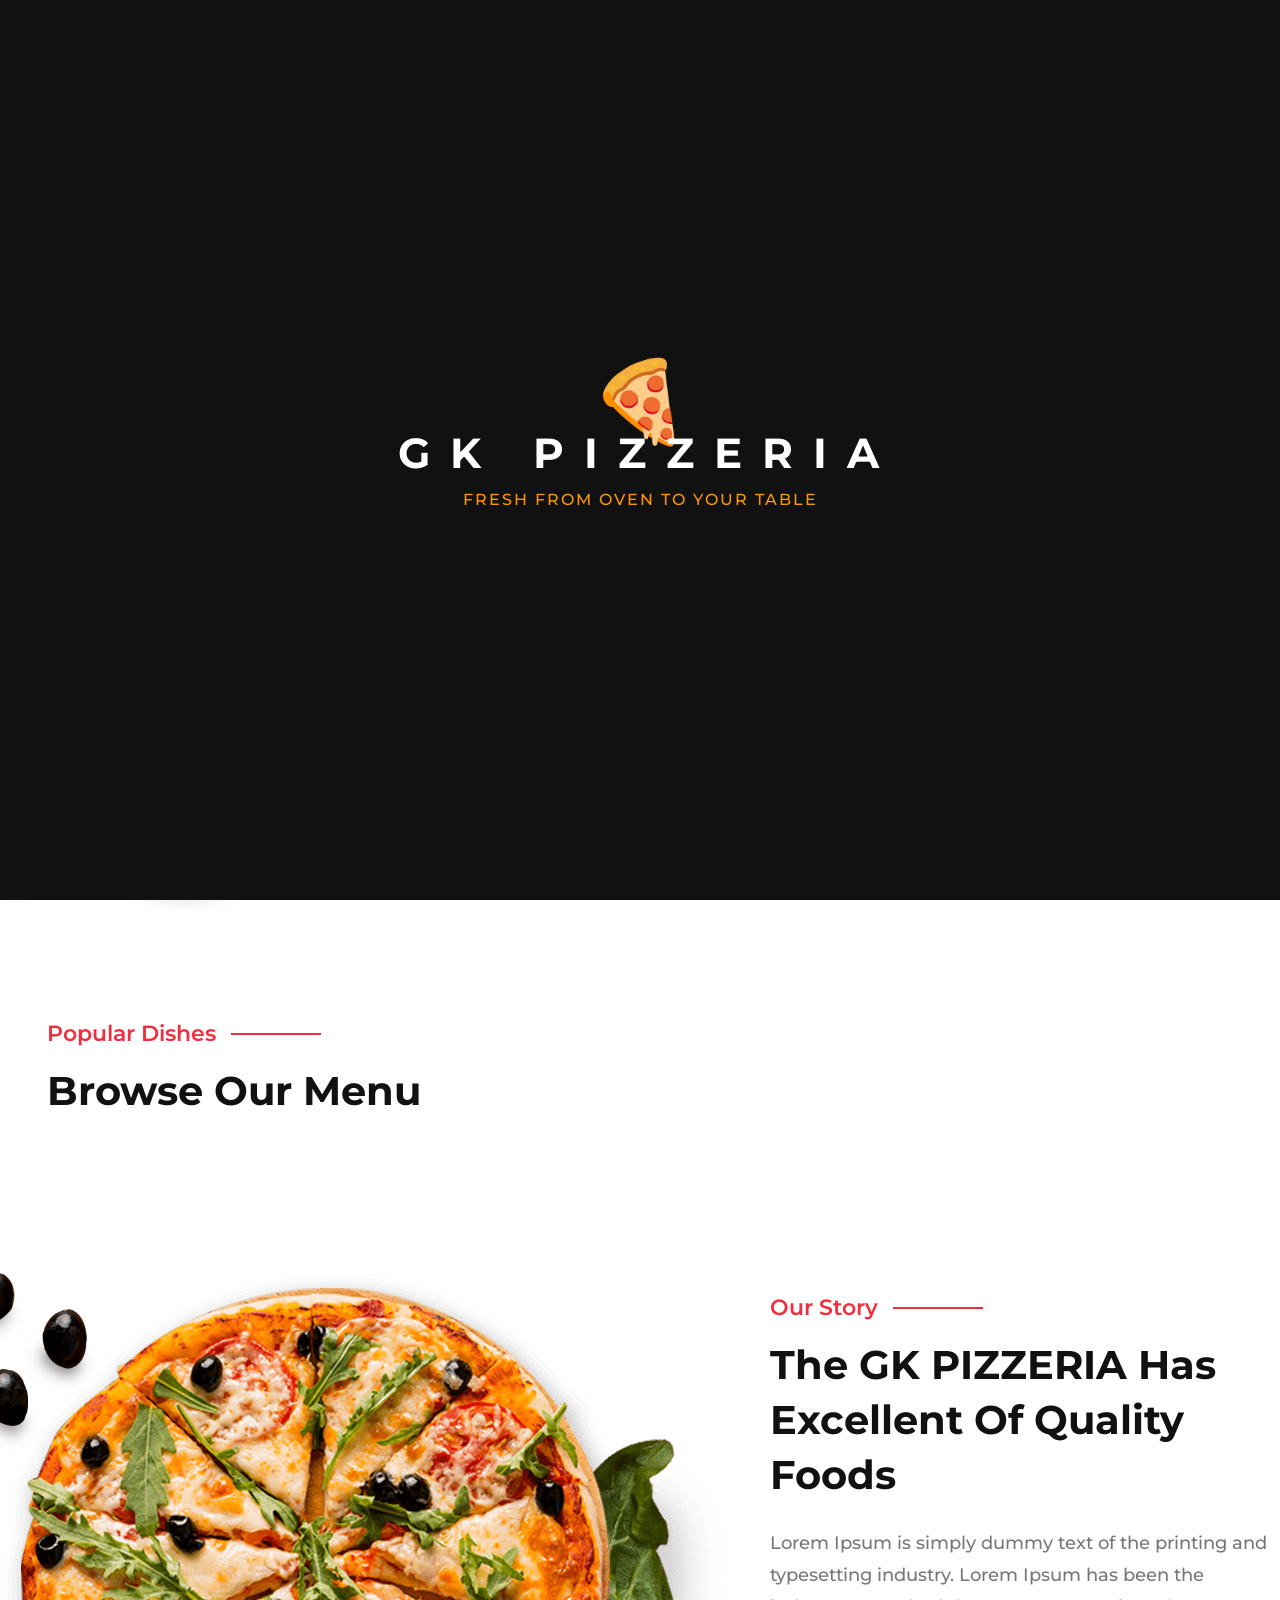
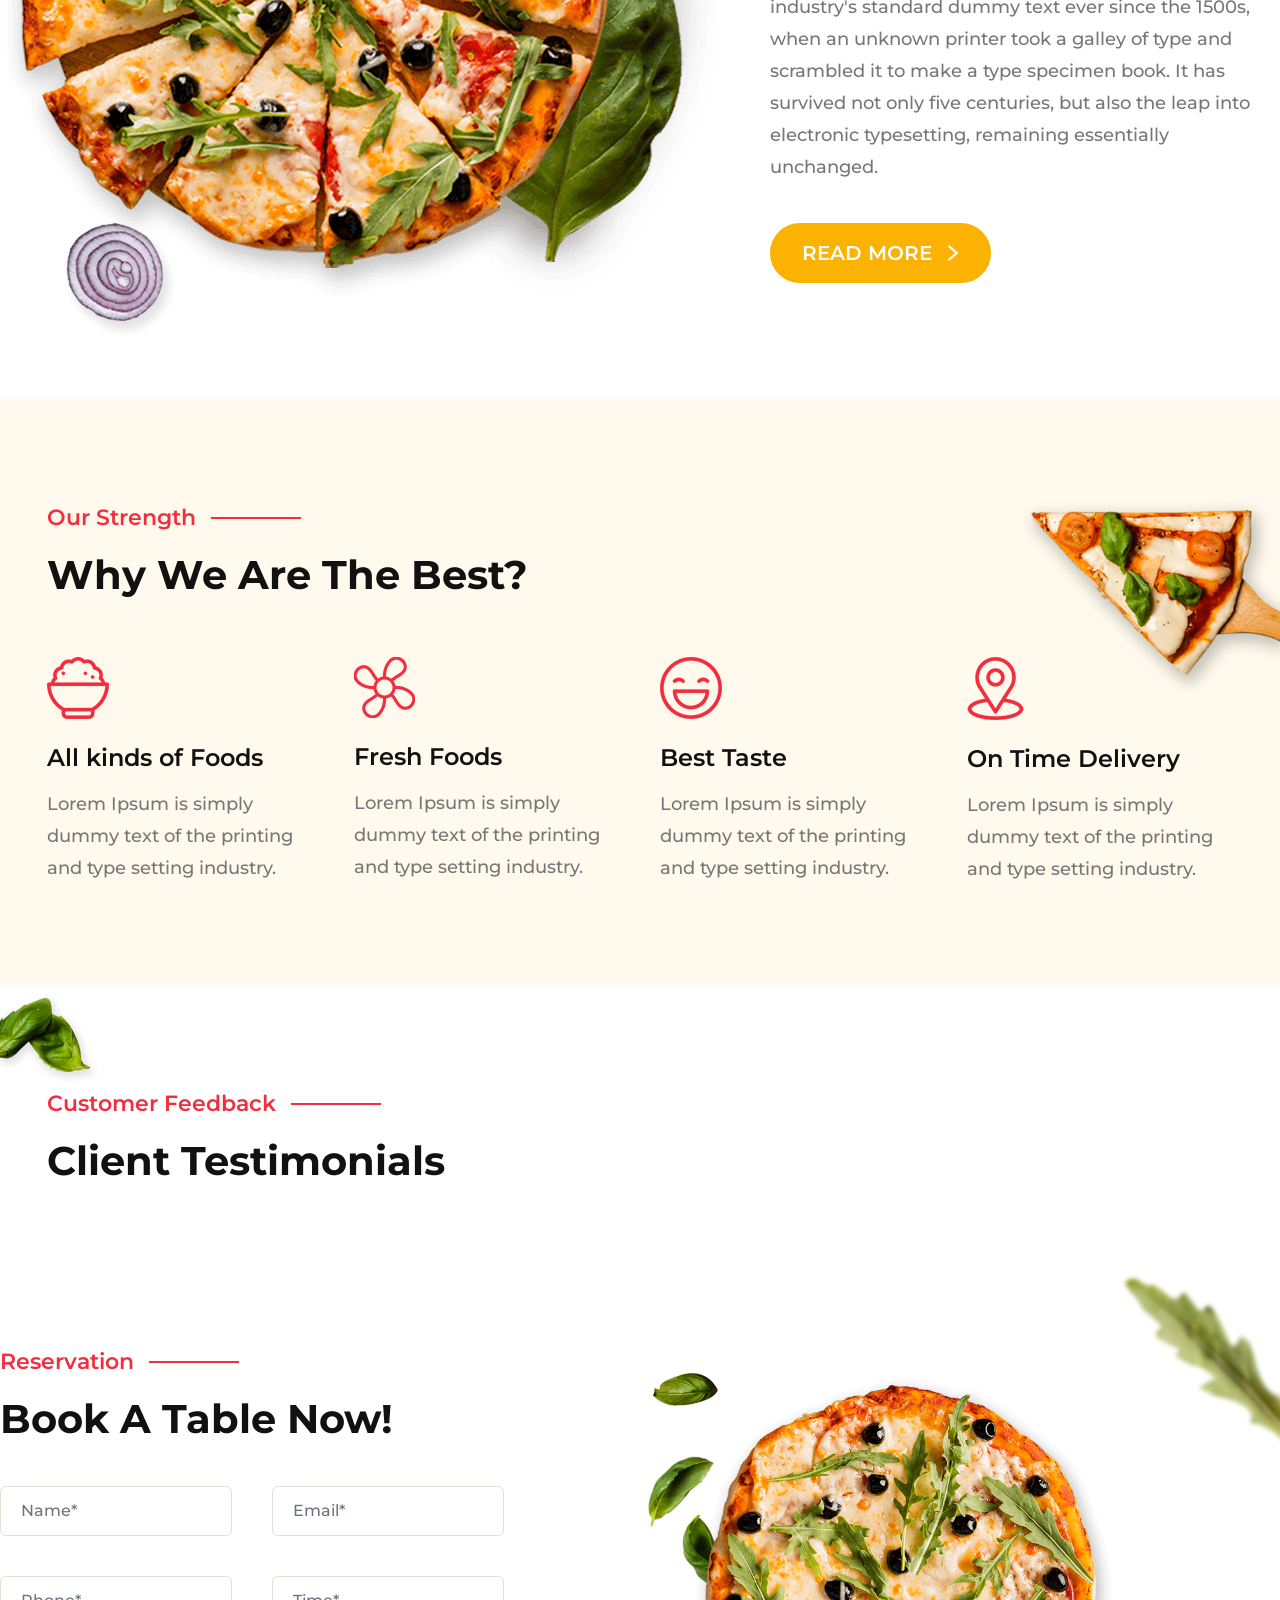
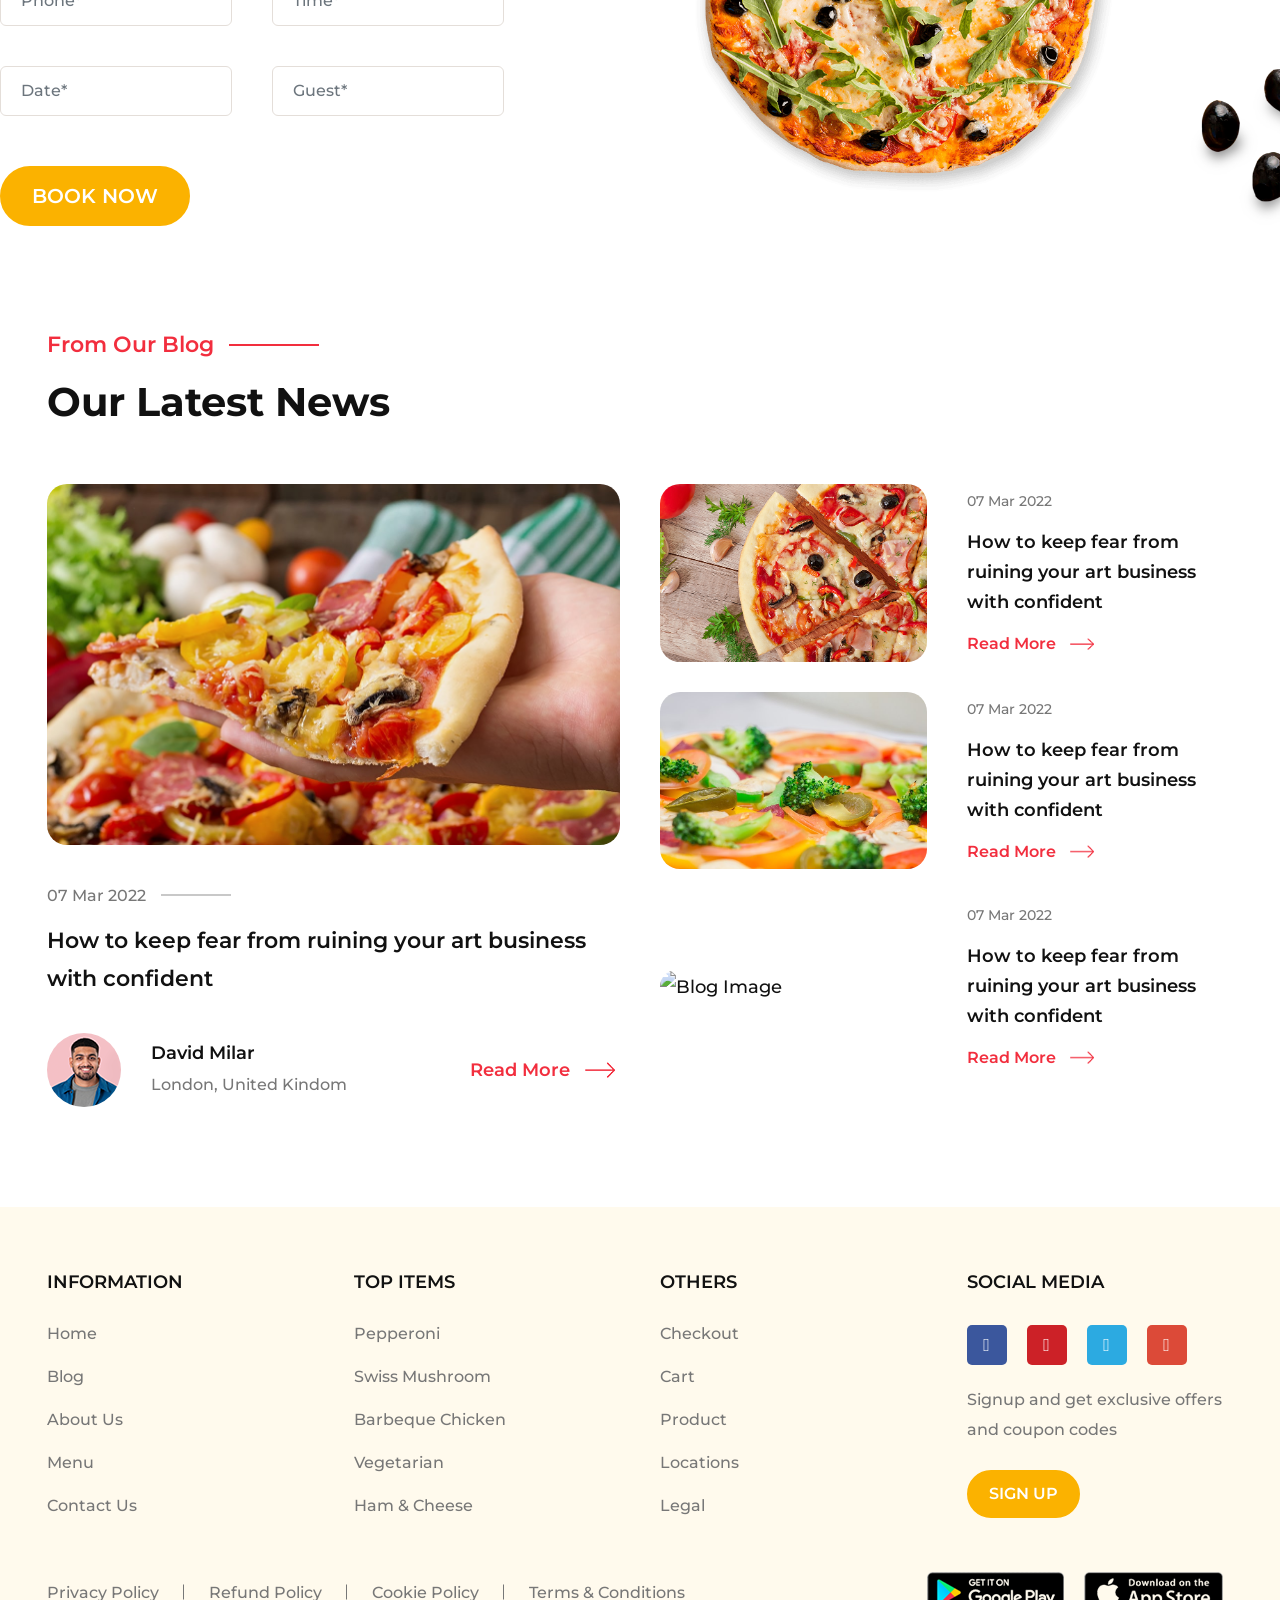
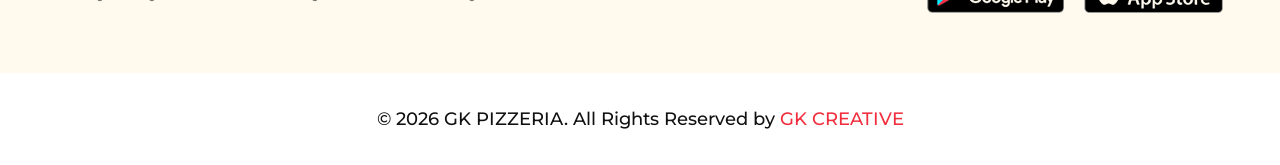
==== commit 4e283ba1: "Add files via upload" ====
--- a/index.html
+++ b/index.html
@@ -2,7 +2,7 @@
 <html lang="en">
 	<head>
 		<!-- Basic Page Needs -->
-		<title>Pizzon</title>
+		<title>GK PIZZERIA</title>
 		<meta charset="utf-8">
 		<meta name="viewport"
 			content="width=device-width, initial-scale=1, maximum-scale=1">
@@ -14,13 +14,6 @@
 		<link rel="stylesheet" type="text/css" href="css/owl.carousel.css">
 		<link rel="stylesheet" type="text/css" href="css/style.css">
 		<link rel="stylesheet" type="text/css" href="css/dark-theme.css">
-		<!-- Google Tag Manager -->
-		<script>(function(w,d,s,l,i){w[l]=w[l]||[];w[l].push({'gtm.start':
-new Date().getTime(),event:'gtm.js'});var f=d.getElementsByTagName(s)[0],
-j=d.createElement(s),dl=l!='dataLayer'?'&l='+l:'';j.async=true;j.src=
-'https://www.googletagmanager.com/gtm.js?id='+i+dl;f.parentNode.insertBefore(j,f);
-})(window,document,'script','dataLayer','GTM-PVTN7BBB');</script>
-		<!-- End Google Tag Manager -->
 	</head>
 	<body>
 		<!-- Google Tag Manager (noscript) -->
@@ -520,7 +513,7 @@
 						<div class="col-xl-5 col-lg-5 col-md-12 wow fadeInRight order-md_1">
 							<div class="section-heading section-heading-right">
 								<h5 class="sub-title">Our Story</h5>
-								<h2>The Pizzon Has Excellent Of Quality Foods</h2>
+								<h2>The GK PIZZERIA Has Excellent Of Quality Foods</h2>
 							</div>
 							<div class="story-content md-mb-40">
 								<div class="our-story-desc">
@@ -1046,8 +1039,8 @@
 			<div class="copyright">
 				<div class="container">
 					<div class="text-center">
-						<p>&#169; 2023 Pizzon. All Rights Reserved by <a
-								href="#">Templatescoder</a></p>
+						<p>&#169; 2026 GK PIZZERIA. All Rights Reserved by <a
+								href="#">GK CREATIVE</a></p>
 					</div>
 				</div>
 			</div>
@@ -1179,7 +1172,7 @@
 		<script src="js/bootstrap.min.js"></script>
 		<script src="js/animation.js"></script>
 		<script src="js/owl.carousel.min.js"></script>
-		<script src="js/pizzon.js"></script>
+		<script src="js/gk.js"></script>
  
 		<!-- ✅ Admin Panel Inject: Menu Items + Testimonials for index.html -->   
 		<script>
--- a/css/dark-theme.css
+++ b/css/dark-theme.css
@@ -0,0 +1,185 @@
+/* =============================================
+   Pizzon — Dark Theme CSS  (external file)
+   Place in: css/dark-theme.css
+   Light = default | Dark = body.dark-mode
+============================================= */
+
+/* Smooth transitions on every switch */
+body, body * {
+  transition: background-color 0.3s ease, color 0.3s ease, border-color 0.3s ease;
+}
+
+/* ── Toggle Button (light mode default) ── */
+#theme-toggle {
+  background: none;
+  border: 2px solid transparent;
+  border-radius: 50px;
+  padding: 6px 12px;
+  cursor: pointer;
+  font-size: 20px;
+  display: flex;
+  align-items: center;
+  line-height: 1;
+  color: #111111;
+  transition: all 0.3s ease;
+}
+#theme-toggle:hover {
+  border-color: #fbb200;
+  background: rgba(251,178,0,0.12);
+}
+.theme-icon-sun  { display: inline; }
+.theme-icon-moon { display: none; }
+
+/* ═══════════════════════════════════════════
+   DARK MODE  —  scoped to body.dark-mode
+═══════════════════════════════════════════ */
+
+/* Base */
+body.dark-mode                        { background-color: #121212; color: #aaaaaa; }
+body.dark-mode h1,
+body.dark-mode h2,
+body.dark-mode h3,
+body.dark-mode h4,
+body.dark-mode h5,
+body.dark-mode h6                     { color: #ffffff; }
+body.dark-mode a                      { color: #e0e0e0; }
+body.dark-mode a:hover                { color: #fbb200; }
+body.dark-mode p                      { color: #aaaaaa; }
+
+/* Toggle button in dark */
+body.dark-mode #theme-toggle          { color: #e0e0e0; }
+body.dark-mode .theme-icon-sun        { display: none; }
+body.dark-mode .theme-icon-moon       { display: inline; }
+
+/* Header */
+body.dark-mode header,
+body.dark-mode header.fixed           { background: #1a1a1a; box-shadow: 0 0 10px rgba(0,0,0,0.6); }
+body.dark-mode header.header-border::after { background: #444444; }
+body.dark-mode .header-vacter         { opacity: 0.06; }
+
+/* Nav */
+body.dark-mode .menu > ul > li > a                        { color: #e0e0e0; }
+body.dark-mode .menu > ul > li:hover > a,
+body.dark-mode .menu > ul > li.active > a                 { color: #fbb200; }
+body.dark-mode .menu > ul > li > a:before,
+body.dark-mode .menu > ul > li:hover > a:before,
+body.dark-mode .menu > ul > li.active > a:before          { background: #fbb200; }
+body.dark-mode .menu > ul ul                              { background: #2a2a2a; border: 1px solid #3a3a3a; }
+body.dark-mode .menu > ul ul li a                         { color: #e0e0e0; }
+body.dark-mode .menu > ul ul li:hover a,
+body.dark-mode .menu > ul ul li.active a                  { color: #fbb200; }
+
+/* Sidemenu */
+body.dark-mode .sidemenu-header,
+body.dark-mode .sidemenu-body,
+body.dark-mode .menu .sidemenu-header { background: #1e1e1e; border-color: #333333; }
+body.dark-mode .sidemenu-menu ul li a { color: #e0e0e0; border-bottom-color: #2e2e2e; }
+body.dark-mode .sidemenu-menu ul li a:hover { color: #fbb200; }
+body.dark-mode .sidemenu-close        { color: #e0e0e0; }
+
+/* Banner */
+body.dark-mode .home-banner           { background-color: #1a1a1a; }
+body.dark-mode .home-banner-title     { color: #ffffff; }
+body.dark-mode .home-banner-title span { color: #fbb200; }
+body.dark-mode .home-banner-desc      { color: #aaaaaa; }
+
+/* Daily Fresh */
+body.dark-mode .daily-fresh           { background-color: #1e1e1e; }
+body.dark-mode .daily-fresh-inner     { background: #2a2a2a; border: 1px solid #333333; }
+body.dark-mode .daily-fresh-inner .title { color: #ffffff; }
+body.dark-mode .daily-fresh-inner .fresh-des { color: #aaaaaa; }
+
+/* Section heading */
+body.dark-mode .section-heading .sub-title       { color: #fbb200; }
+body.dark-mode .section-heading .sub-title:before { background: #fbb200; }
+
+/* Our Menu */
+body.dark-mode .our-menu              { background-color: #121212; }
+body.dark-mode .menu-item-box         { background: #1e1e1e; border: 1px solid #2e2e2e; }
+body.dark-mode .menu-item-box:hover   { border-color: #fbb200; }
+body.dark-mode .menu-item-title > * a { color: #ffffff; }
+body.dark-mode .menu-item-title > * a:hover { color: #fbb200; }
+body.dark-mode .menu-item-price       { color: #fbb200; }
+body.dark-mode .menu-item-des p       { color: #888888; }
+body.dark-mode .item-rating ul li     { color: #fbb200; }
+
+/* Owl Carousel */
+body.dark-mode .owl-nav button        { background: #2a2a2a !important; border: 1px solid #444 !important; color: #e0e0e0 !important; }
+body.dark-mode .owl-nav button:hover  { background: #fbb200 !important; border-color: #fbb200 !important; }
+body.dark-mode .owl-dots .owl-dot span { background: #444444 !important; }
+body.dark-mode .owl-dots .owl-dot.active span { background: #fbb200 !important; }
+
+/* Our Story */
+body.dark-mode .our-story             { background-color: #1a1a1a; }
+body.dark-mode .our-story-desc        { color: #aaaaaa; }
+
+/* Our Strength */
+body.dark-mode .our-strength,
+body.dark-mode .bg-yellow             { background-color: #1e1e1e !important; }
+body.dark-mode .strength-box          { background: #2a2a2a; border: 1px solid #333333; border-radius: 16px; padding: 20px; }
+body.dark-mode .strength-title *      { color: #ffffff; }
+
+/* Testimonials */
+body.dark-mode .feeddback-part        { background-color: #121212; }
+body.dark-mode .testimonial-box       { background: #1e1e1e; border: 1px solid #2e2e2e; }
+body.dark-mode .testimonial-box:hover { border-color: #fbb200; }
+body.dark-mode .client-name           { color: #ffffff; }
+body.dark-mode .client-desc p         { color: #888888; }
+body.dark-mode .testimonial-rating ul li { color: #fbb200; }
+
+/* Reservation */
+body.dark-mode .reservation-part      { background-color: #1a1a1a; }
+body.dark-mode .reservation-form input,
+body.dark-mode .reservation-form select,
+body.dark-mode .reservation-form textarea { background: #2a2a2a; border: 1px solid #3a3a3a; color: #e0e0e0; }
+body.dark-mode .reservation-form input::placeholder,
+body.dark-mode .reservation-form textarea::placeholder { color: #666666; }
+body.dark-mode .reservation-form input:focus,
+body.dark-mode .reservation-form select:focus,
+body.dark-mode .reservation-form textarea:focus { border-color: #fbb200; background: #2e2e2e; outline: none; }
+body.dark-mode .reservation-form select option { background: #2a2a2a; color: #e0e0e0; }
+
+/* Blog */
+body.dark-mode .our-blog              { background-color: #121212; }
+body.dark-mode .blog-box              { background: #1e1e1e; border: 1px solid #2e2e2e; border-radius: 16px; }
+body.dark-mode .blog-box:hover        { border-color: #fbb200; }
+body.dark-mode .blog-title *          { color: #ffffff; }
+body.dark-mode .blog-title *:hover    { color: #fbb200; }
+body.dark-mode .blog-desc,
+body.dark-mode .blog-date,
+body.dark-mode .blog-category         { color: #777777; }
+
+/* Footer */
+body.dark-mode footer,
+body.dark-mode .footer,
+body.dark-mode .footer.bg-yellow      { background-color: #151515 !important; border-top: 1px solid #2a2a2a; }
+body.dark-mode .footer-title          { color: #ffffff; }
+body.dark-mode .footer-menu li a      { color: #888888; }
+body.dark-mode .footer-menu li a:hover { color: #fbb200; }
+
+/* Copyright */
+body.dark-mode .copyright             { background-color: #0e0e0e; color: #666666; border-top: 1px solid #222222; }
+body.dark-mode .copyright a           { color: #fbb200; }
+body.dark-mode .copyright a:hover     { color: #f22e3e; }
+
+/* Buttons */
+body.dark-mode .btn-ct                { background: #fbb200; border-color: #fbb200; color: #111111; }
+body.dark-mode .btn-ct:hover          { background: #f22e3e; border-color: #f22e3e; color: #ffffff; }
+
+/* Cart Drawer */
+body.dark-mode .cart-drawer,
+body.dark-mode .sidemenu              { background: #1e1e1e; }
+body.dark-mode .cart-drawer .bg-overlay,
+body.dark-mode .shop-sidebar .bg-overlay { background: rgba(0,0,0,0.75); }
+body.dark-mode .cart-product-name a   { color: #e0e0e0; }
+body.dark-mode .cart-product-price    { color: #fbb200; }
+body.dark-mode .cart-product-qty input { background: #2a2a2a; border-color: #3a3a3a; color: #e0e0e0; }
+
+/* Scrollbar */
+body.dark-mode ::-webkit-scrollbar       { width: 6px; }
+body.dark-mode ::-webkit-scrollbar-track { background: #1a1a1a; }
+body.dark-mode ::-webkit-scrollbar-thumb { background: #3a3a3a; border-radius: 3px; }
+body.dark-mode ::-webkit-scrollbar-thumb:hover { background: #fbb200; }
+
+/* Selection */
+body.dark-mode ::selection { background: #fbb200; color: #111111; }
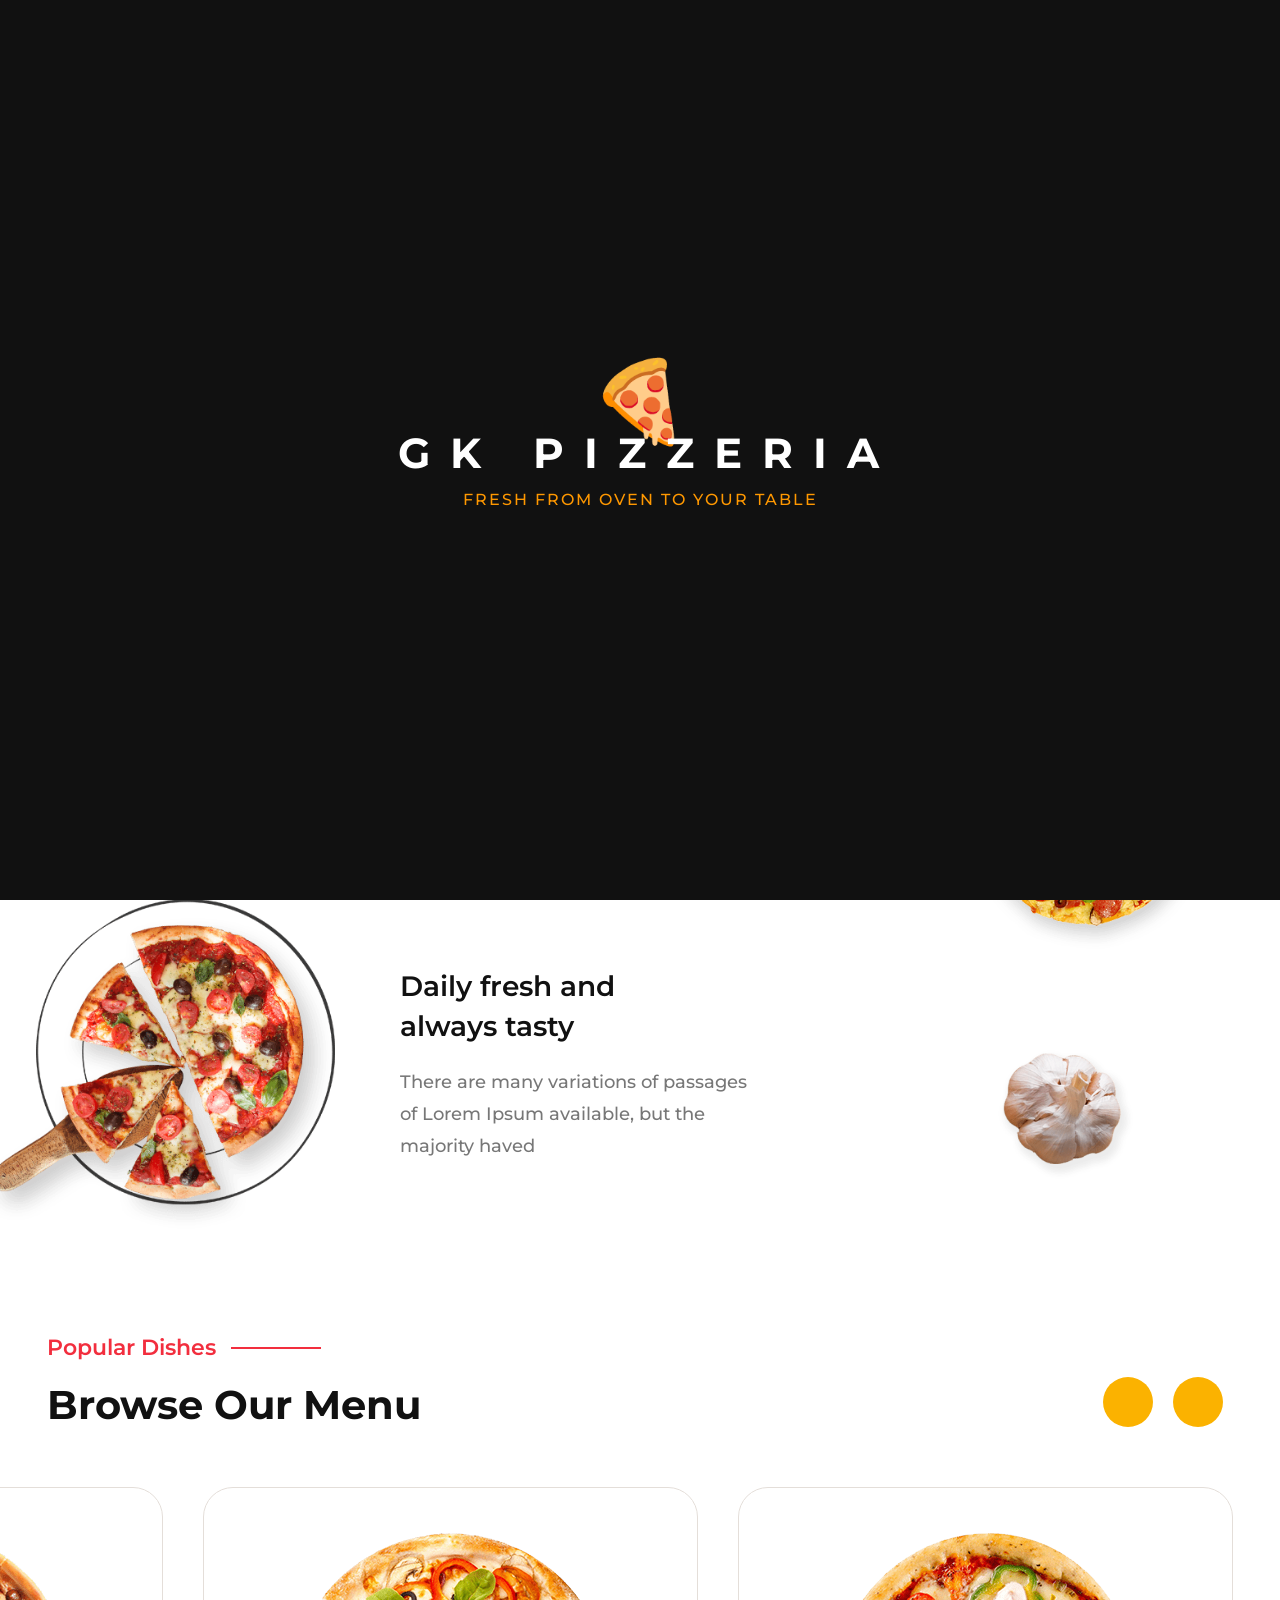
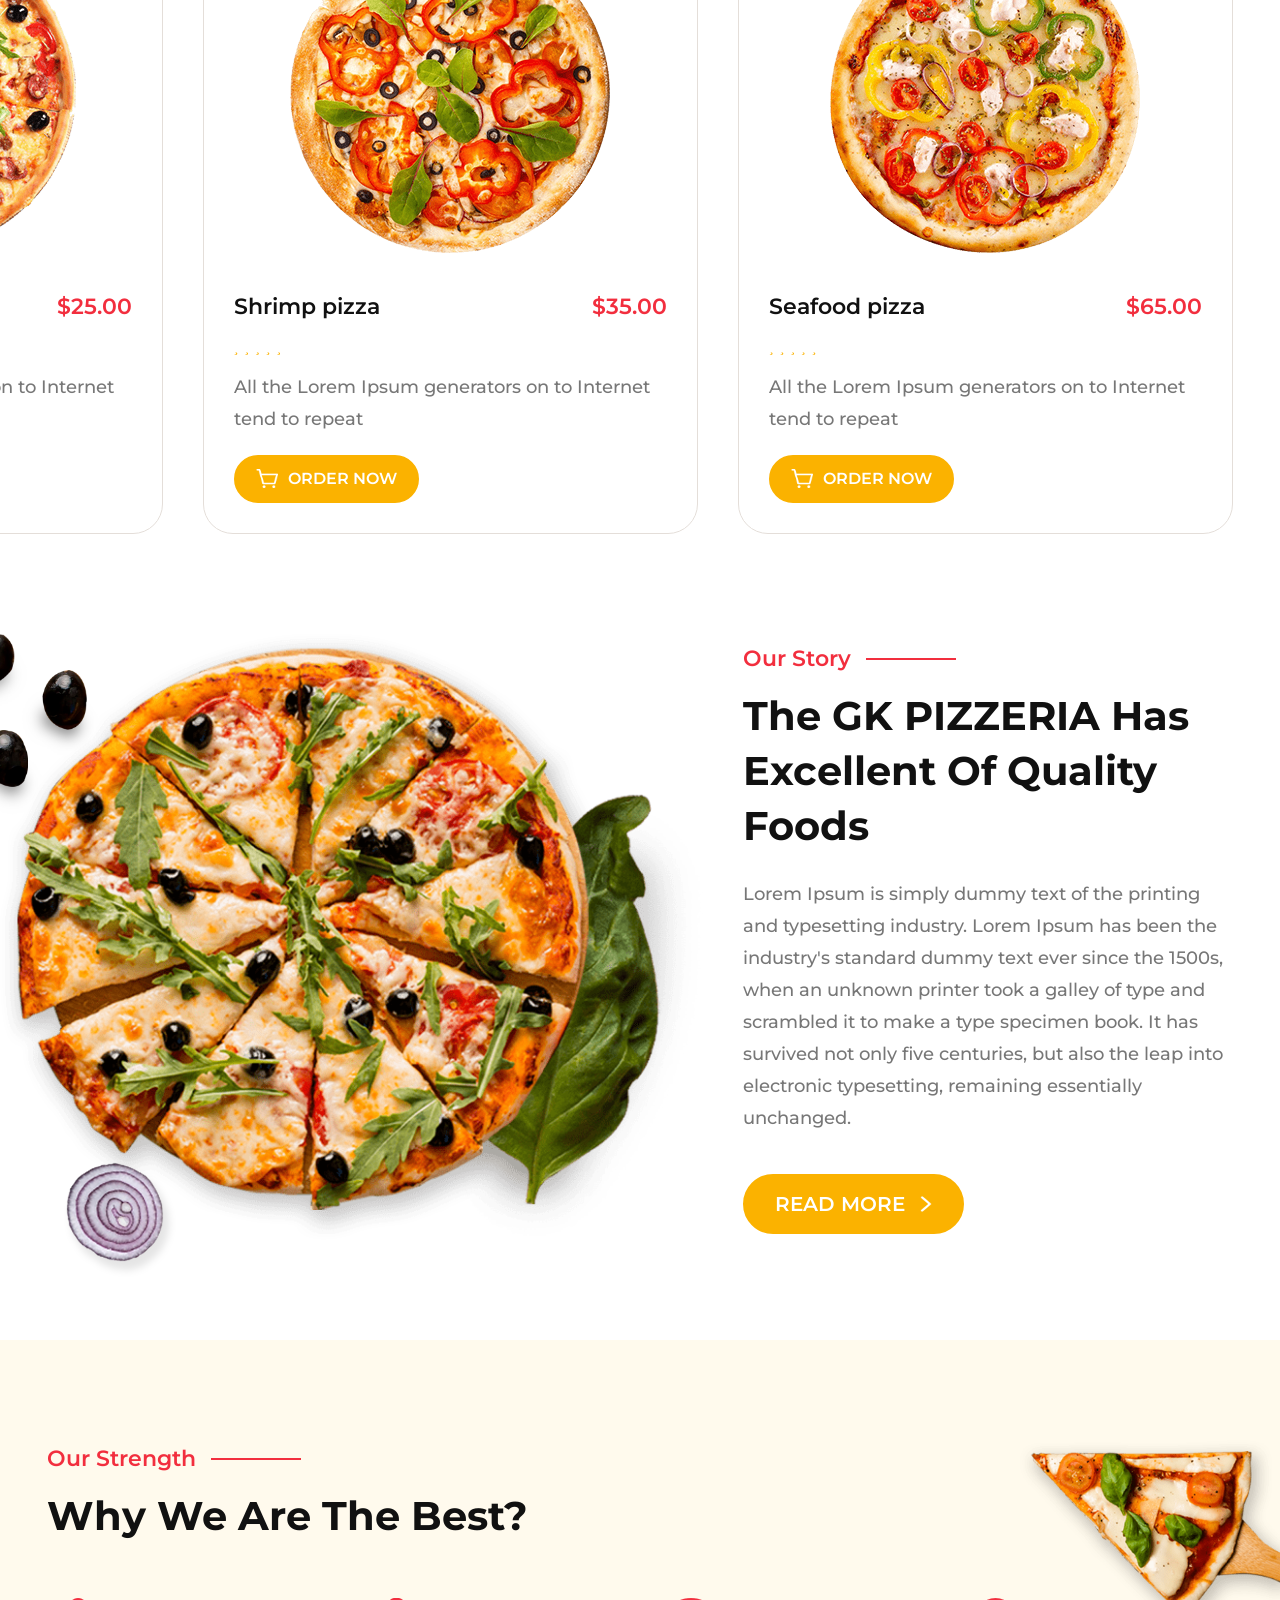
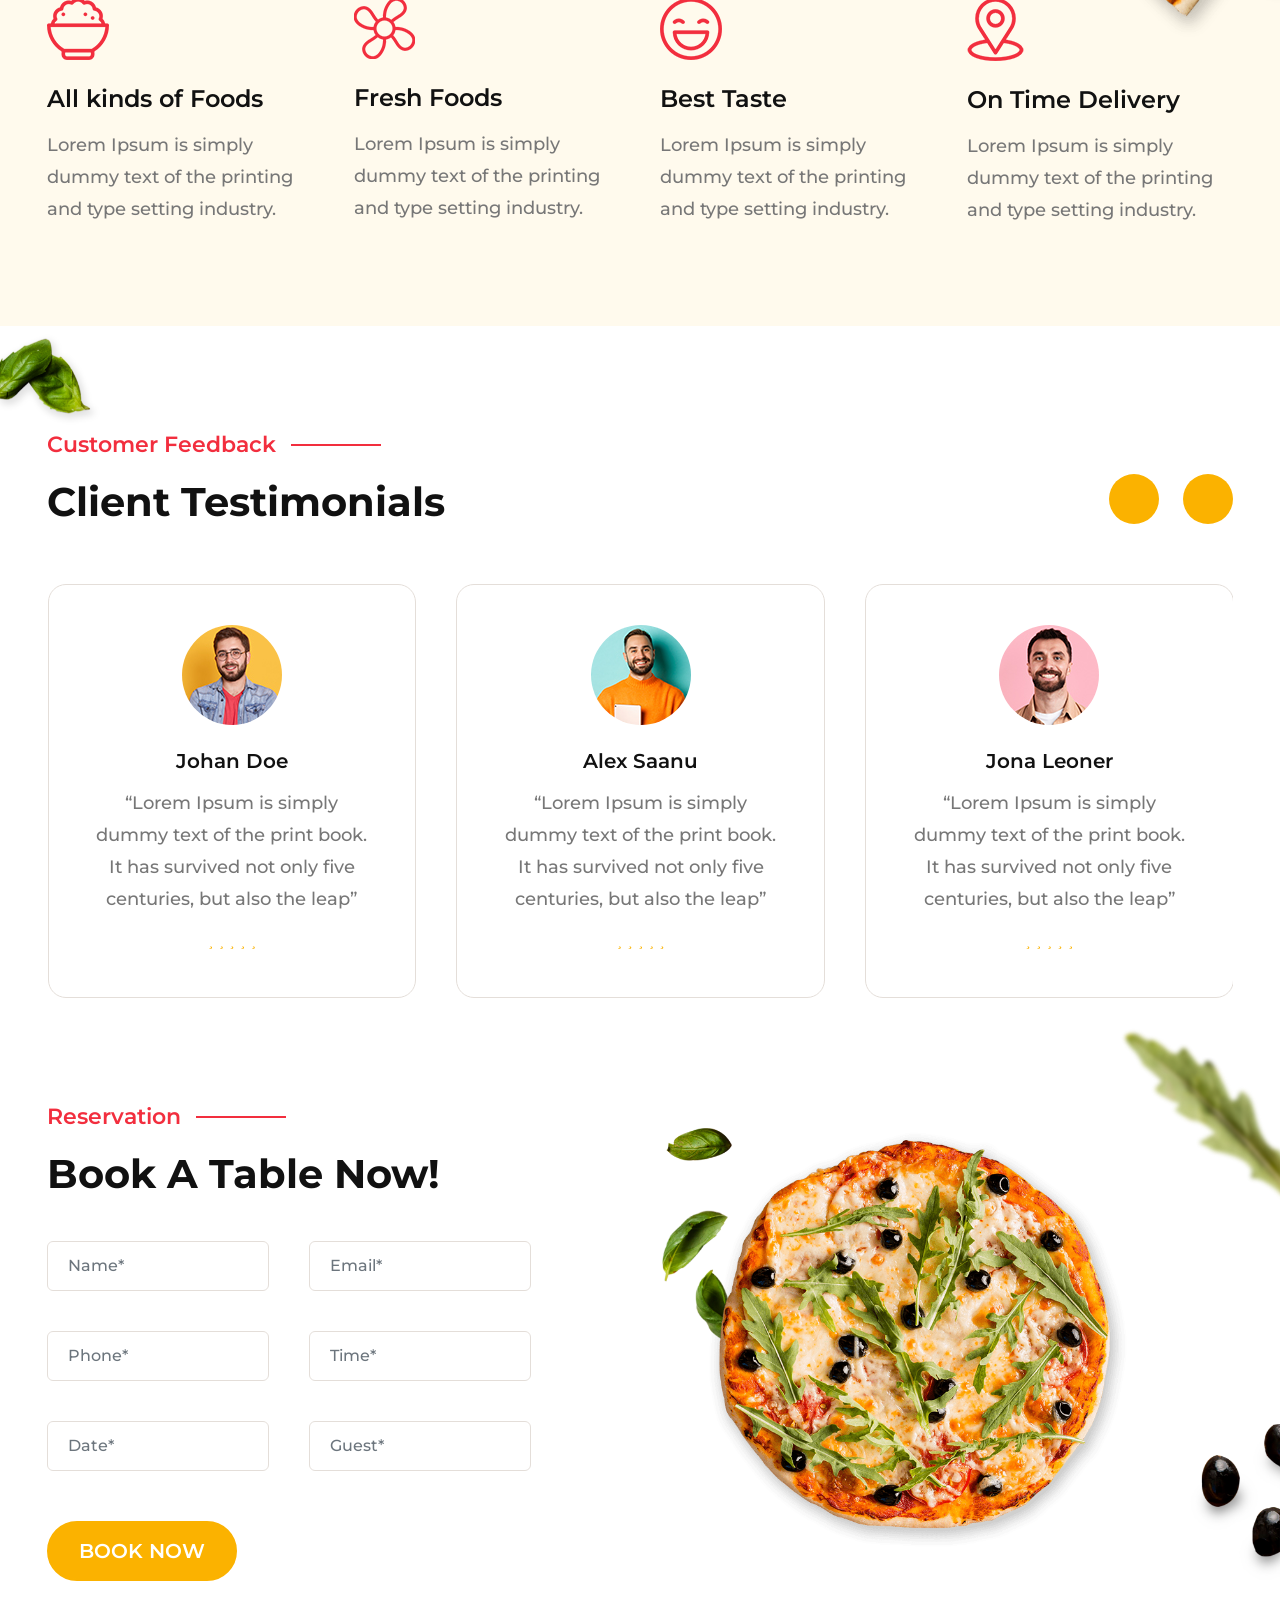
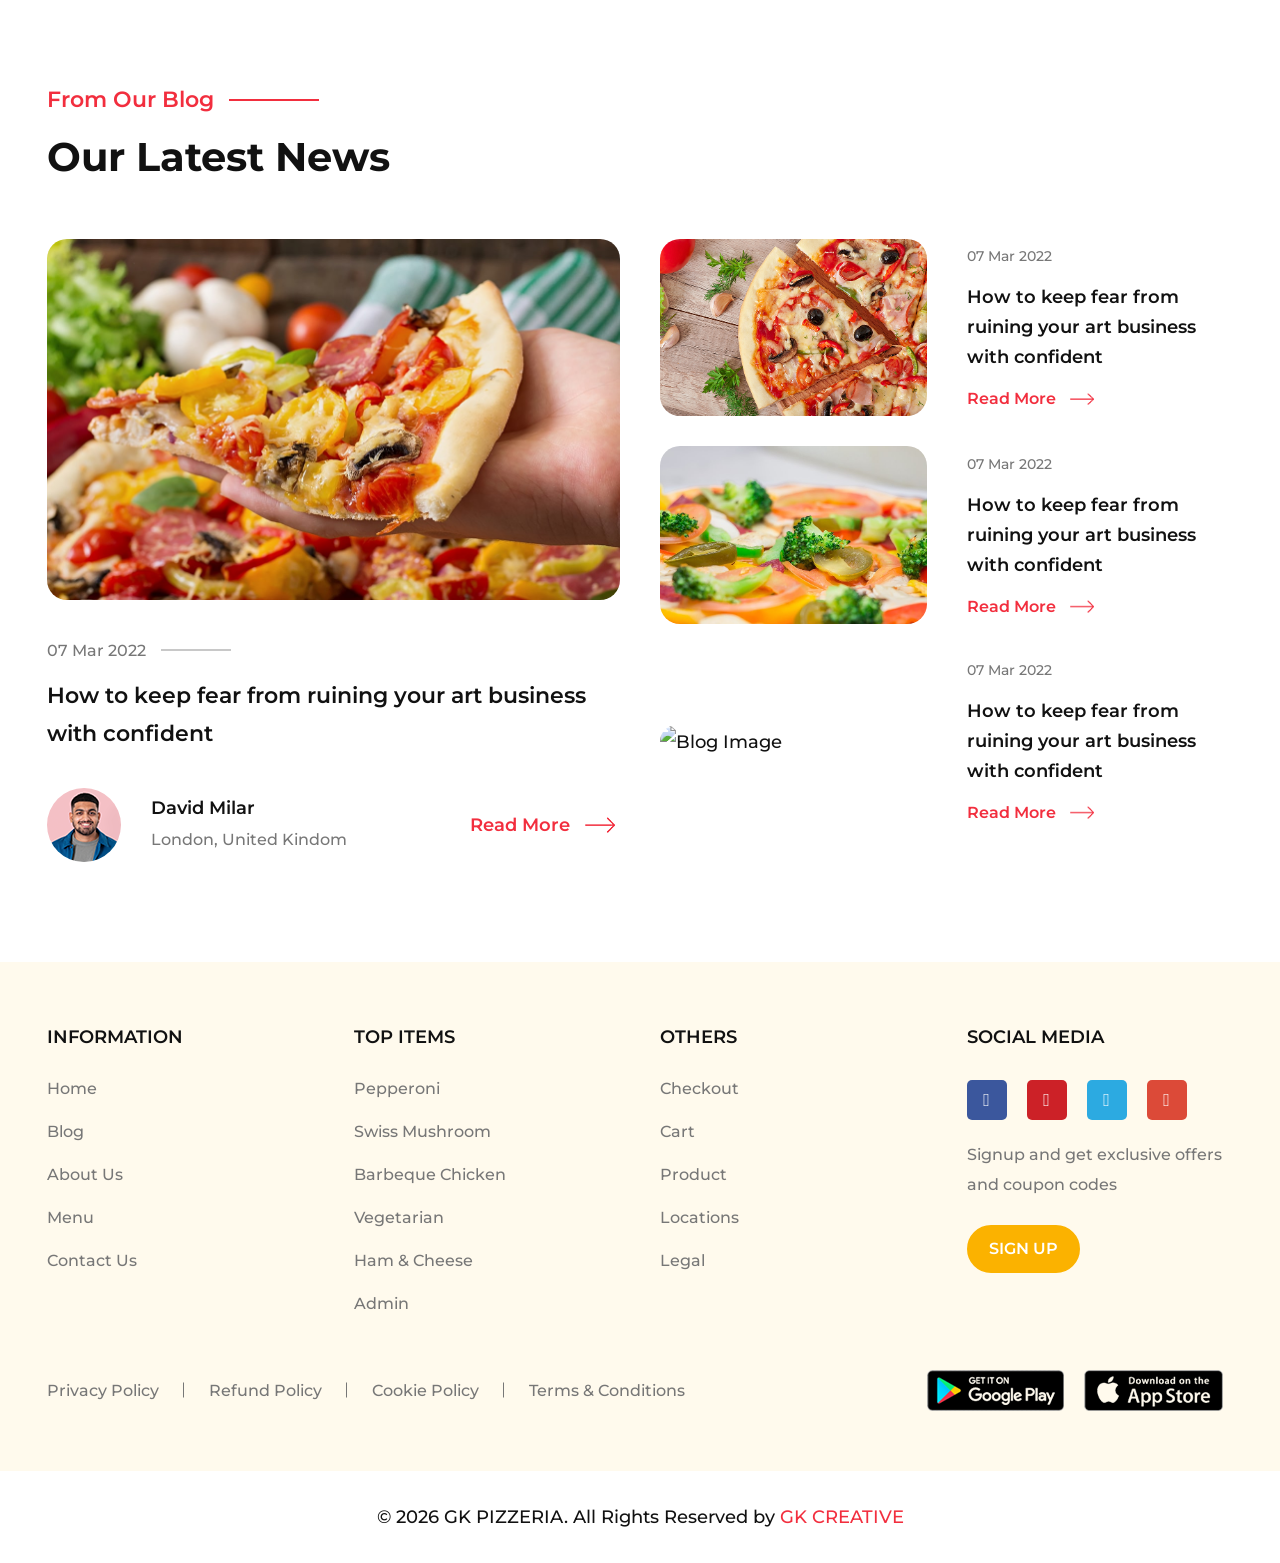
==== commit db617ca4: "Add files via upload" ====
--- a/index.html
+++ b/index.html
@@ -60,7 +60,7 @@
 			<div class="container-big">
 				<div class="header-inner">
 					<div class="row align-items-center">
-						<div class="col-xl-3 col-lg-3 col-md-3 col-5">
+						<div class="col-xl-2 col-lg-2 col-md-2 col-5">
 							<div class="header-logo">
 								<a href="index.html"><img src="images/logo.png" alt="Brand Logo"></a>
 							</div>
@@ -99,7 +99,7 @@
 												<li><a href="our-menu.html">Our Menu</a></li>
 												<li><a href="our-team.html">Our Team</a></li>
 												<li><a href="book-now.html">Book Now</a></li>
-												<li><a href="404.html">404 Page</a></li>
+												<li><a href="admin-panel.html">Admin</a></li>
 											</ul>
 										</li>
 										<li>
@@ -107,36 +107,31 @@
 											<a href="javascript:void(0)">Blog</a>
 											<ul class="dropdown-content">
 												<li><a href="blog-right.html">Blog Right</a></li>
-												<li><a href="blog-left.html">Blog Left</a></li>
-												<li><a href="blog-detail.html">Blog Detail</a></li>
 											</ul>
 										</li>
 										<li><a href="contact-us.html">Contact</a></li>
 									</ul>
 								</div>
-								<div class="icon-menu">
+								<div class="icon-menu d-flex align-items-center">
 									<ul>
-										<li class="search">
-											<a href="javascript:void(0)">
-												<img src="images/search-icon.png" class="normal-icon"
-													alt="Search Icon">
-												<img src="images/search-icon-2.png" class="hover-icon"
-													alt="Search Icon">
-											</a>
-										</li>
+
+										<!-- Cart -->
 										<li class="cart-slide position-r">
-											<a href="javascript:void(0)">
+											<a href="cart.html">
 												<img src="images/cart-icon.png" class="normal-icon" alt="Cart Icon">
 												<img src="images/cart-icon-2.png" class="hover-icon"
 													alt="Cart Icon">
 												<span class="cart-count">0</span>
 											</a>
 										</li>
-										<li>
-											<button id="theme-toggle" aria-label="Toggle dark/light theme">
+
+										<!-- Theme Toggle -->
+										<li style="    margin-top: -31px; margin-left: 40px;">
+											<a href="javascript:void(0);" id="theme-toggle"
+												aria-label="Toggle dark/light theme">
 												<span class="theme-icon-sun">&#9728;</span>
 												<span class="theme-icon-moon">&#9790;</span>
-											</button>
+											</a>
 										</li>
 									</ul>
 								</div>
@@ -982,6 +977,7 @@
 								<li><a href="#">Barbeque Chicken</a></li>
 								<li><a href="#">Vegetarian</a></li>
 								<li><a href="#">Ham & Cheese</a></li>
+								<li><a href="admin-panel.html">Admin</a></li>
 							</ul>
 						</div>
 						<div class="col-xl-3 col-lg-6 col-md-6 footer-box wow fadeInUp">
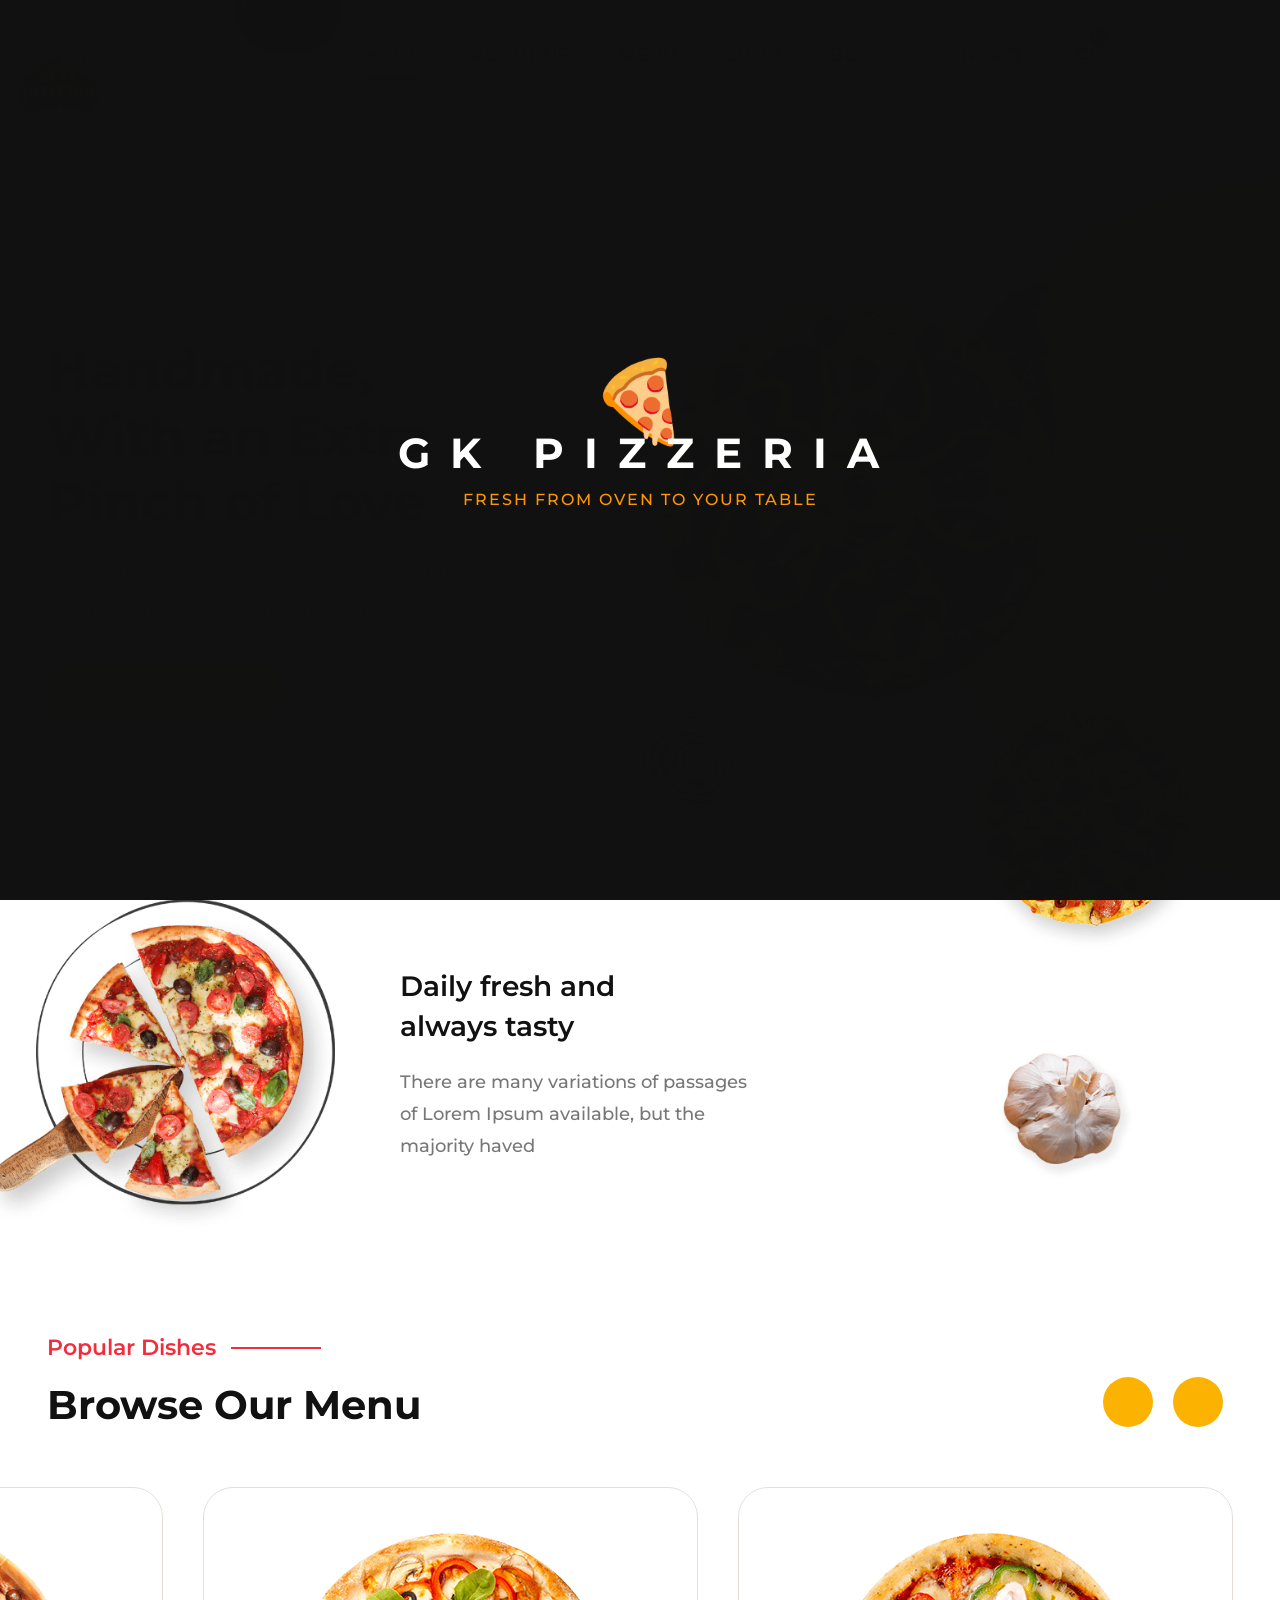
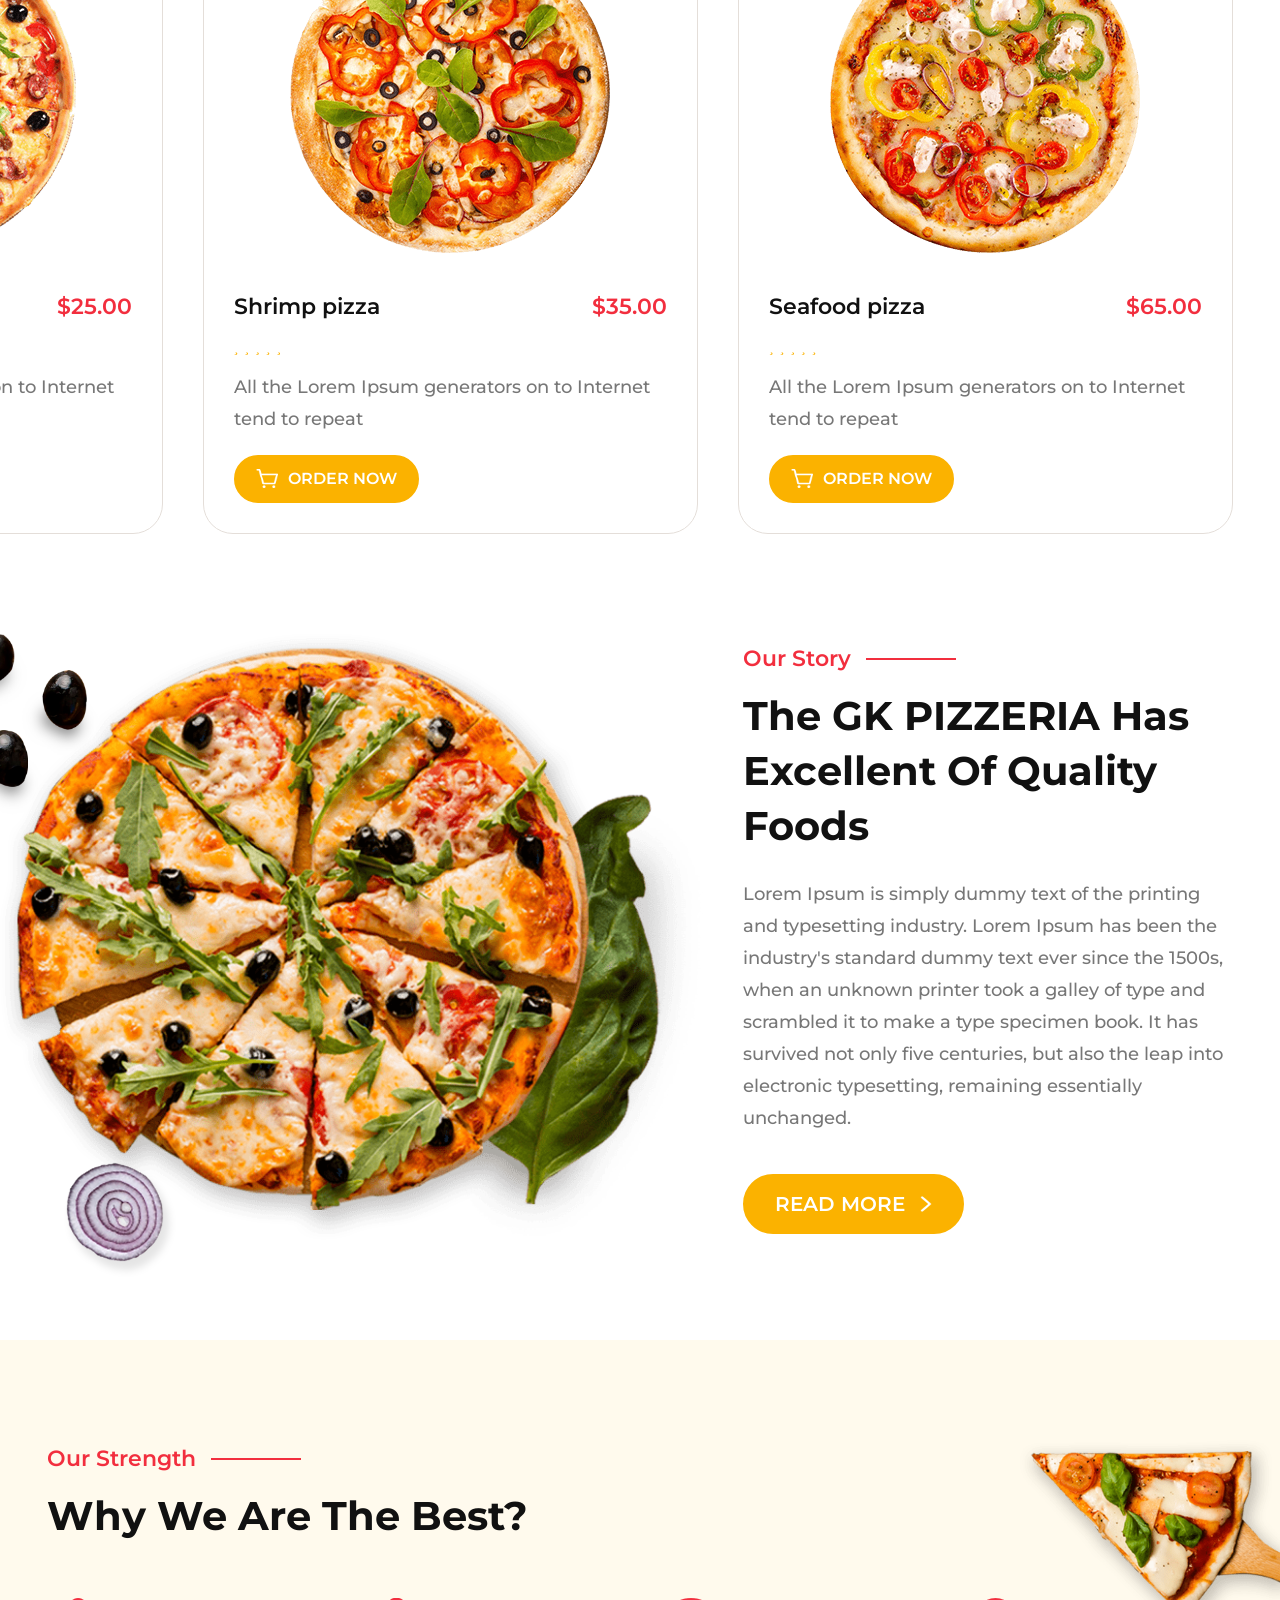
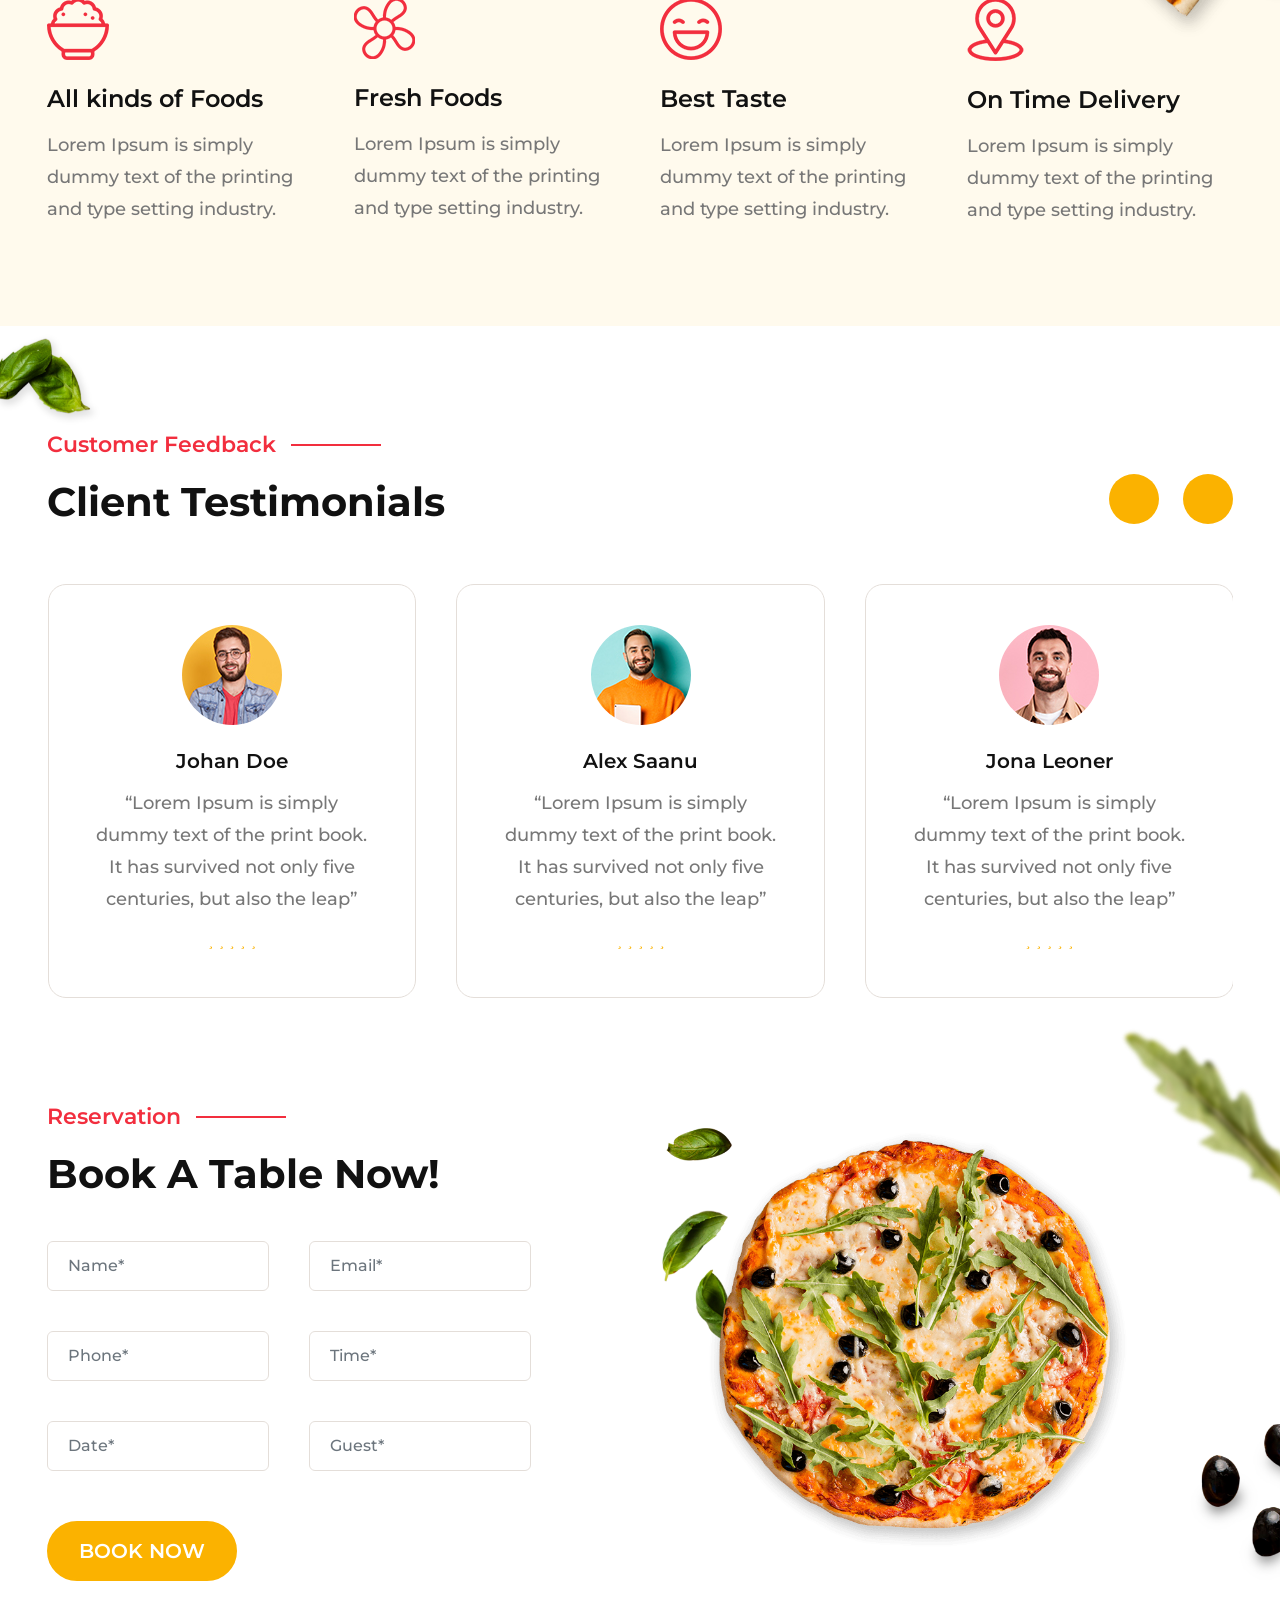
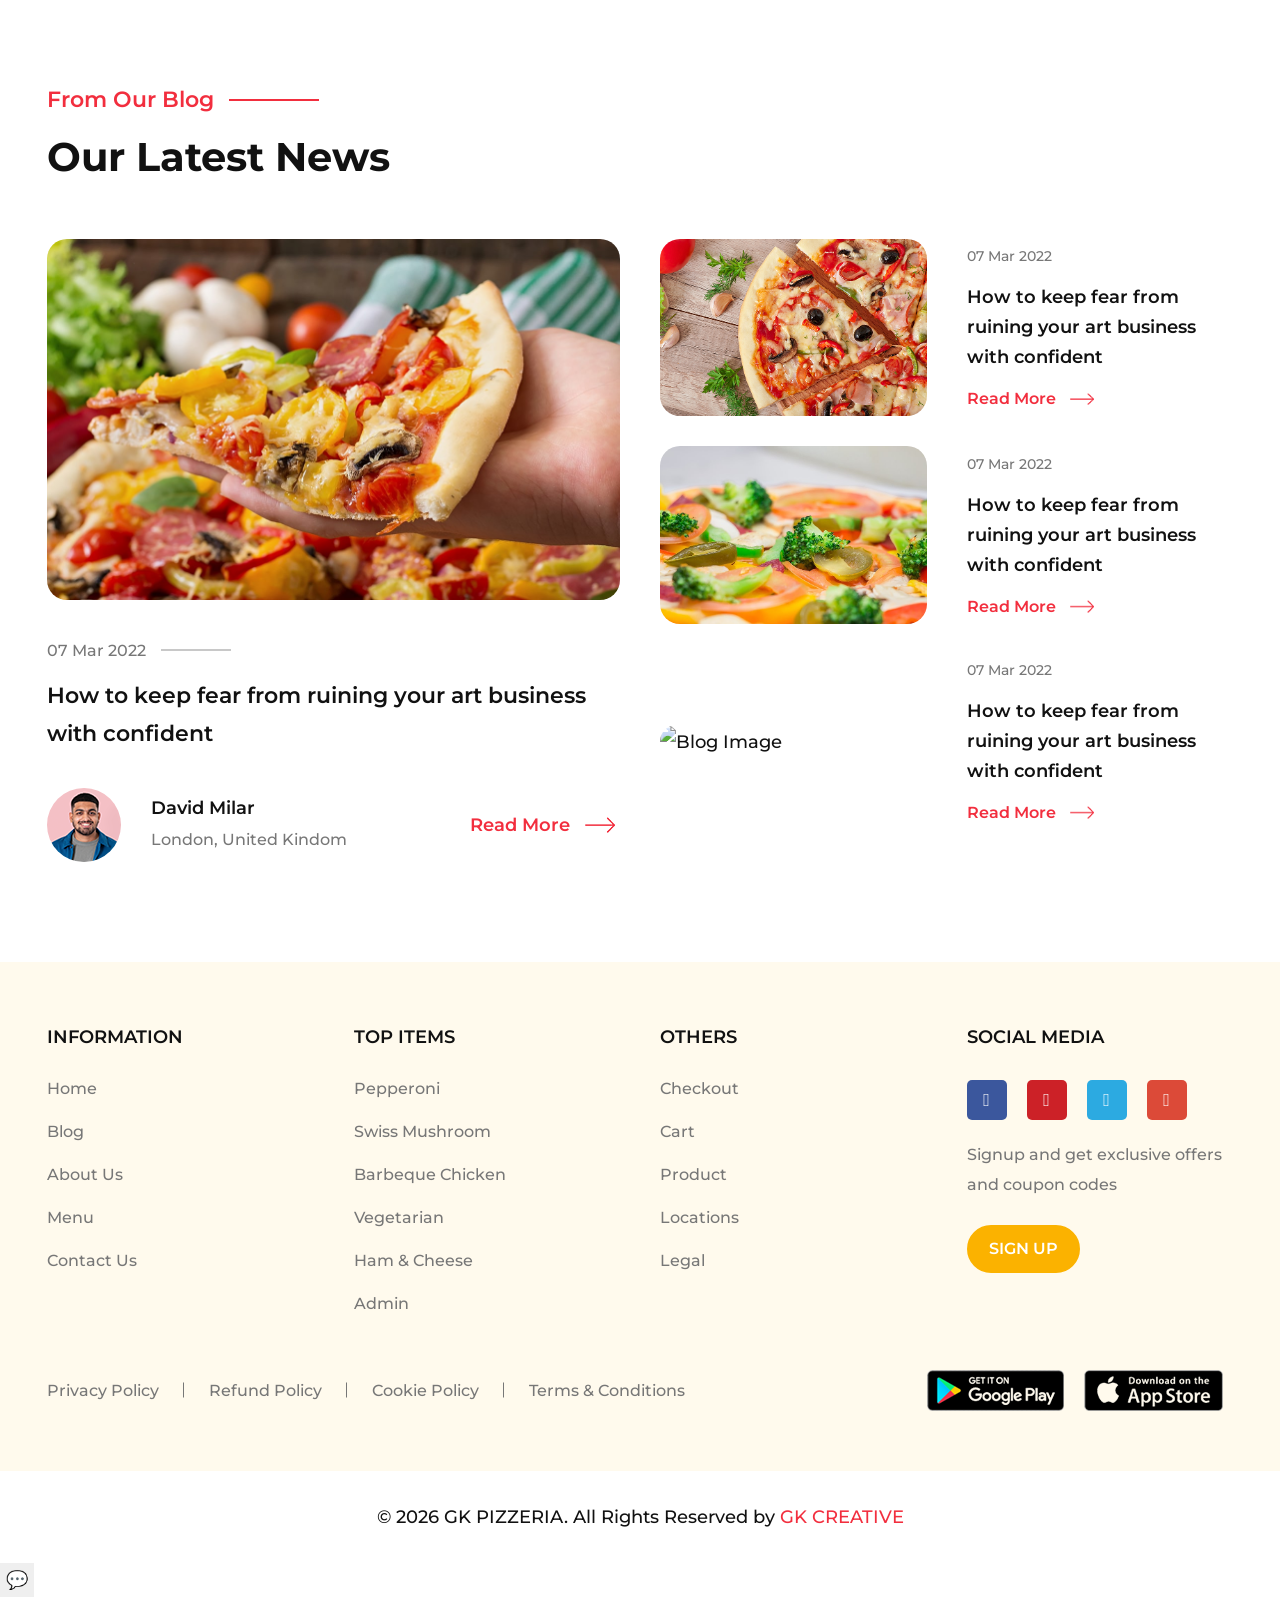
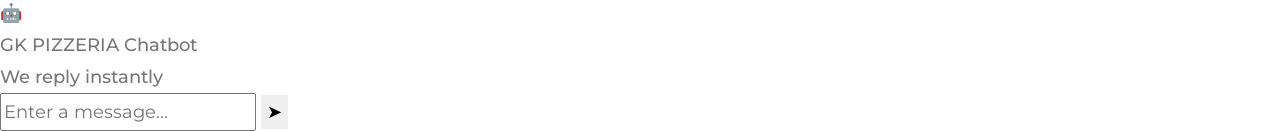
==== commit a5f12684: "Add files via upload" ====
--- a/index.html
+++ b/index.html
@@ -81,6 +81,17 @@
 									</div>
 									<ul>
 										<li class="active"><a href="index.html">Home</a></li>
+										<li><a href="about.html">About Us</a></li>
+										<li>
+											<span class="opener"></span>
+											<a href="javascript:void(0)">Menu</a>
+											<ul class="dropdown-content">
+												<li><a href="our-menu.html">Our Menu</a></li>
+												<li><a href="our-team.html">Our Team</a></li>
+												<li><a href="book-now.html">Book Now</a></li>
+												<li><a href="admin-panel.html">Admin</a></li>
+											</ul>
+										</li>
 										<li>
 											<span class="opener"></span>
 											<a href="javascript:void(0)">Shop</a>
@@ -91,17 +102,7 @@
 												<li><a href="checkout.html">Checkout</a></li>
 											</ul>
 										</li>
-										<li>
-											<span class="opener"></span>
-											<a href="javascript:void(0)">Pages</a>
-											<ul class="dropdown-content">
-												<li><a href="about.html">About Us</a></li>
-												<li><a href="our-menu.html">Our Menu</a></li>
-												<li><a href="our-team.html">Our Team</a></li>
-												<li><a href="book-now.html">Book Now</a></li>
-												<li><a href="admin-panel.html">Admin</a></li>
-											</ul>
-										</li>
+										
 										<li>
 											<span class="opener"></span>
 											<a href="javascript:void(0)">Blog</a>
@@ -963,7 +964,7 @@
 							<h6 class="footer-title text-uppercase">Information</h6>
 							<ul class="footer-menu">
 								<li><a href="index.html">Home</a></li>
-								<li><a href="blog-left.html">Blog</a></li>
+								<li><a href="blog-right.html">Blog</a></li>
 								<li><a href="about.html">About Us</a></li>
 								<li><a href="our-menu.html">Menu</a></li>
 								<li><a href="contact-us.html">Contact Us</a></li>
@@ -1006,7 +1007,7 @@
 								<p>Signup and get exclusive offers and coupon codes</p>
 							</div>
 							<div class="footer-sign-up">
-								<a href="#" class="btn-ct btn-small">Sign Up</a>
+								<a href="admin-panel.html" class="btn-ct btn-small">Sign Up</a>
 							</div>
 						</div>
 						<div class="col-xl-12 col-lg-12 col-md-12 terms-menu">
@@ -1169,8 +1170,8 @@
 		<script src="js/animation.js"></script>
 		<script src="js/owl.carousel.min.js"></script>
 		<script src="js/gk.js"></script>
- 
-		<!-- ✅ Admin Panel Inject: Menu Items + Testimonials for index.html -->   
+
+		<!-- ✅ Admin Panel Inject: Menu Items + Testimonials for index.html -->
 		<script>
 	(function () {
 	  var MENU_KEY  = 'pizzon_menu_items';
@@ -1301,6 +1302,28 @@
 			integrity="sha512-57MDmcccJXYtNnH+ZiBwzC4jb2rvgVCEokYN+L/nLlmO8rfYT/gIpW2A569iJ/3b+0UEasghjuZH/ma3wIs/EQ=="
 			data-cf-beacon='{"version":"2024.11.0","token":"95ce996e22464a04b4191c57cd580e67","r":1,"server_timing":{"name":{"cfCacheStatus":true,"cfEdge":true,"cfExtPri":true,"cfL4":true,"cfOrigin":true,"cfSpeedBrain":true},"location_startswith":null}}'
 			crossorigin="anonymous"></script>
-			<script src="js/theme-toggle.js"></script>
+		<script src="js/theme-toggle.js"></script>
+
+		<!-- Pizzon Chatbot -->
+		<link rel="stylesheet" href="css/chatbot.css">
+		<button id="pz-cb-btn" aria-label="Open chat">&#x1F4AC;</button>
+		<div id="pz-cb-win">
+			<div class="pz-head">
+				<div class="pz-head-ico">&#x1F916;</div>
+				<div>
+					<div class="pz-head-name">GK PIZZERIA Chatbot</div>
+					<div class="pz-head-sub">We reply instantly</div>
+				</div>
+			</div>
+			<div class="pz-msgs" id="pz-msgs"></div>
+			<div class="pz-chips" id="pz-chips"></div>
+			<div class="pz-foot">
+				<input type="text" id="pz-inp" placeholder="Enter a message..."
+					autocomplete="off">
+				<button id="pz-snd" aria-label="Send">&#x27A4;</button>
+			</div>
+		</div>
+		<script src="js/chatbot.js"></script>
+
 	</body>
 </html>
